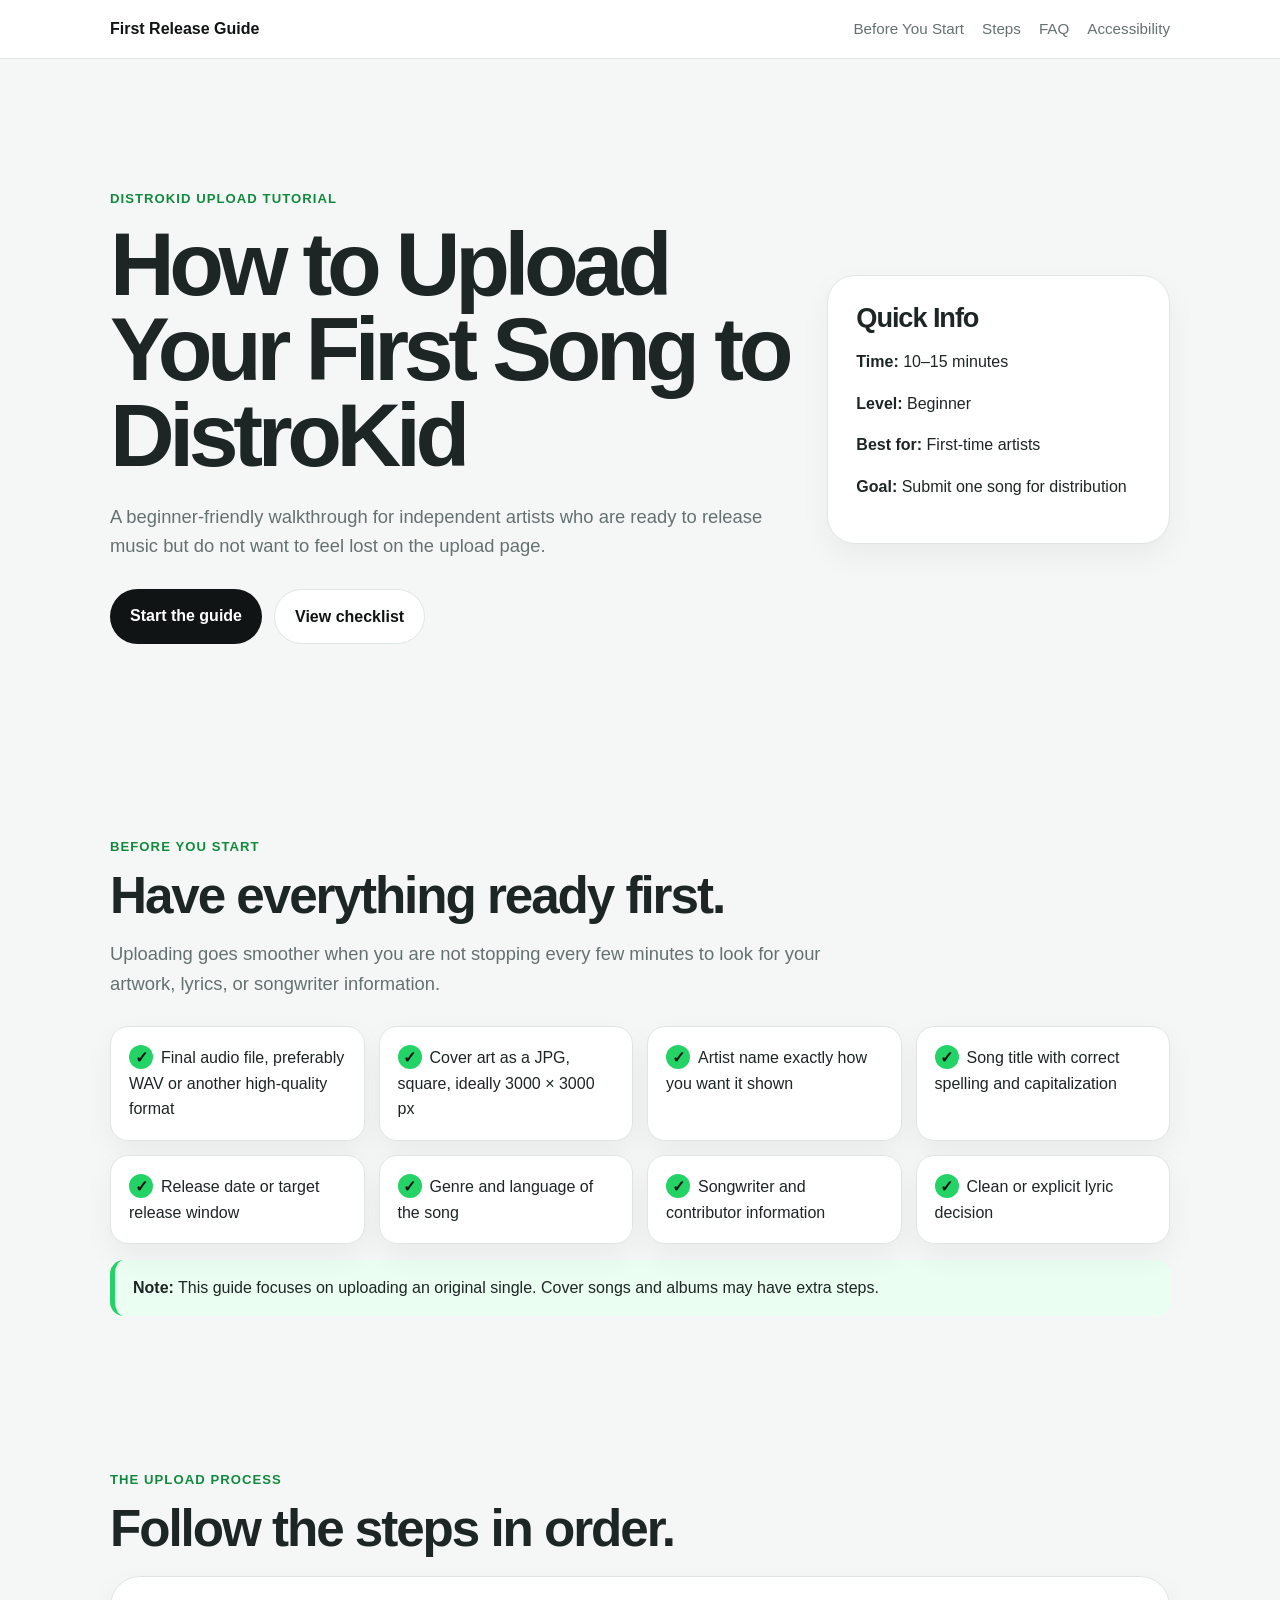
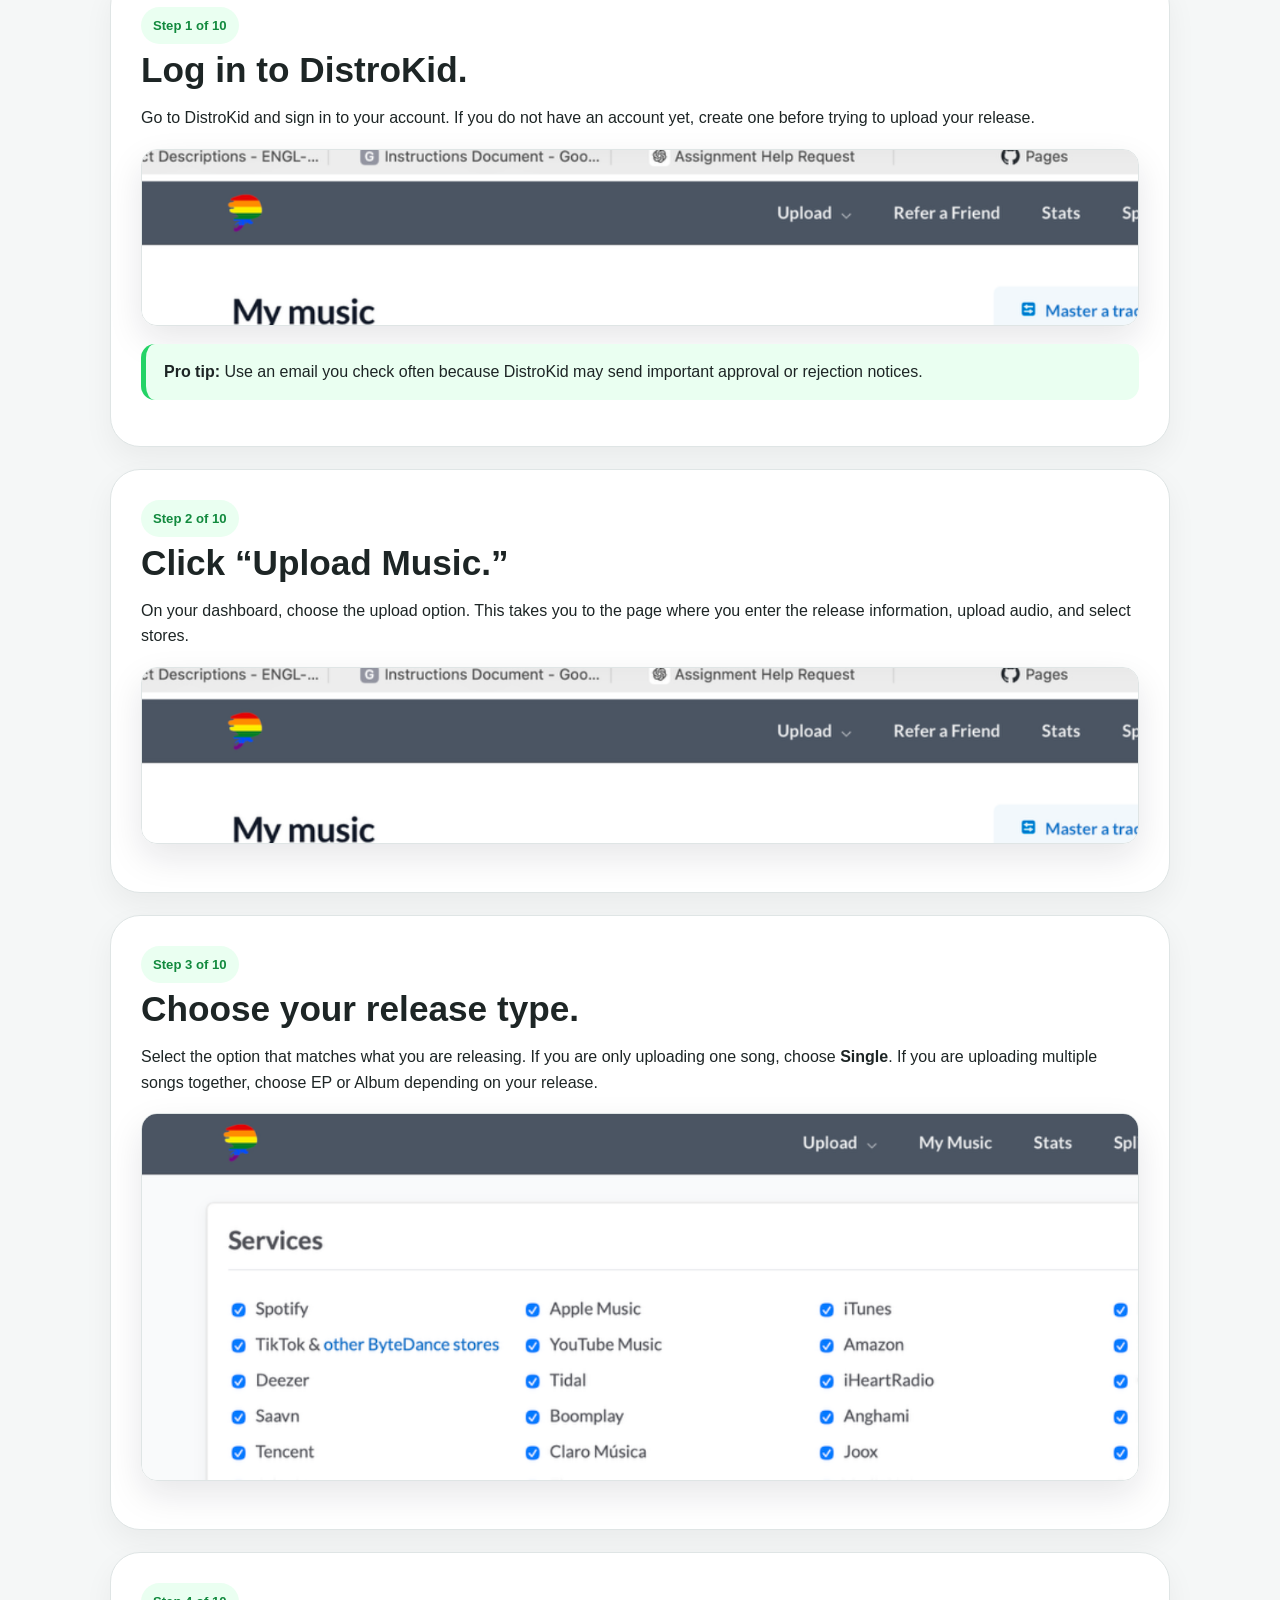
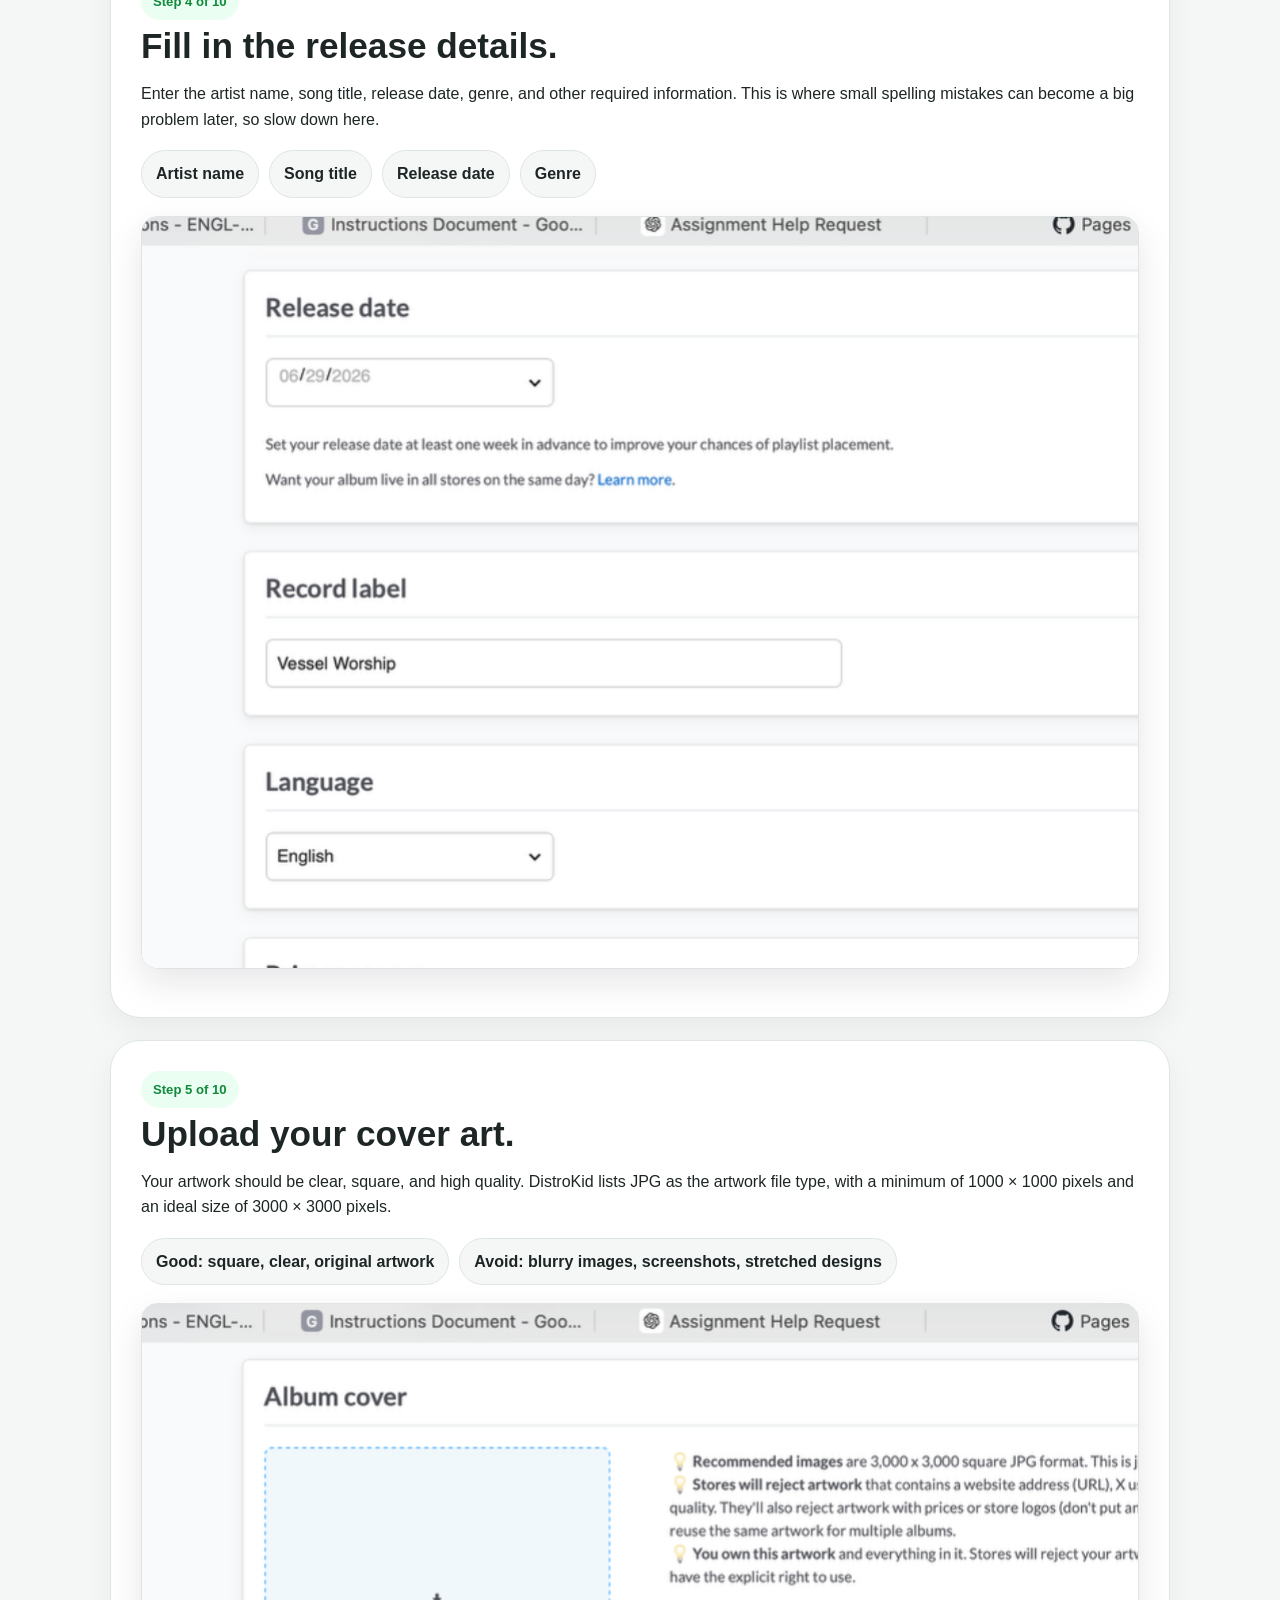
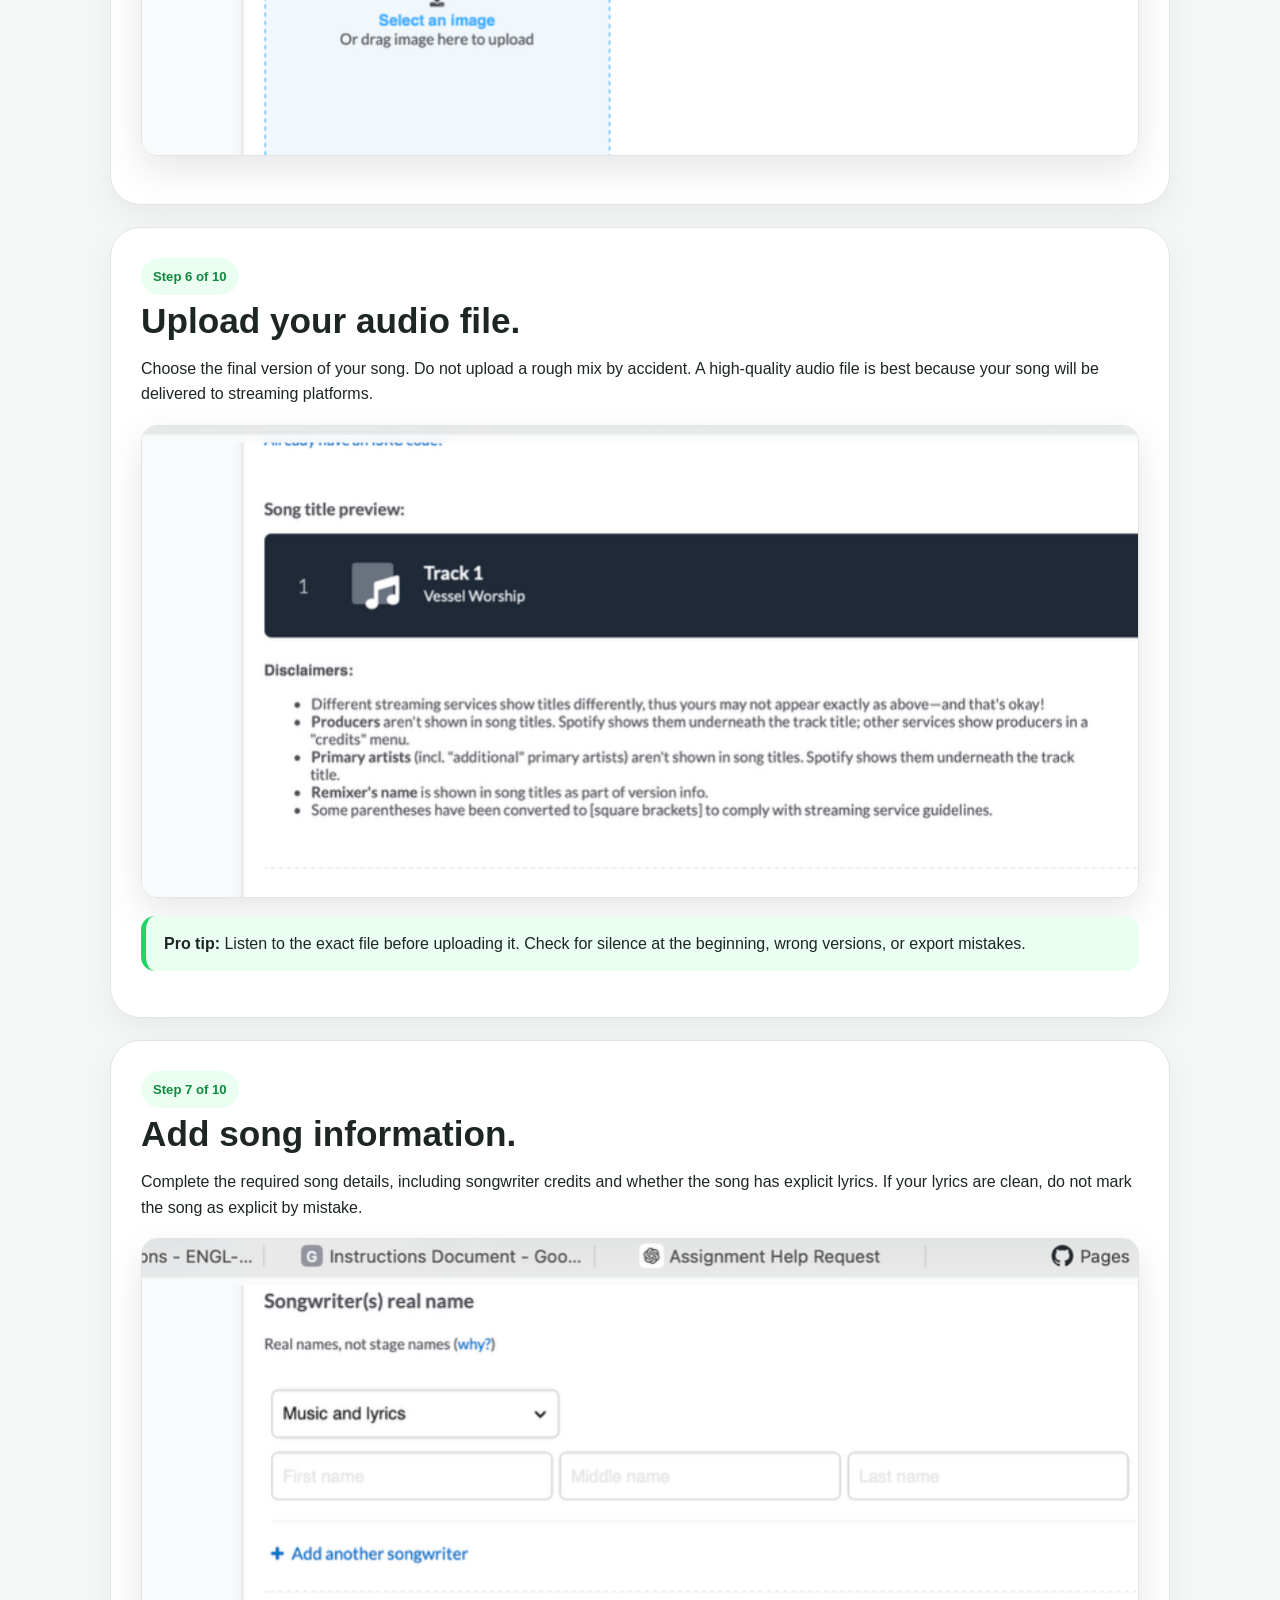
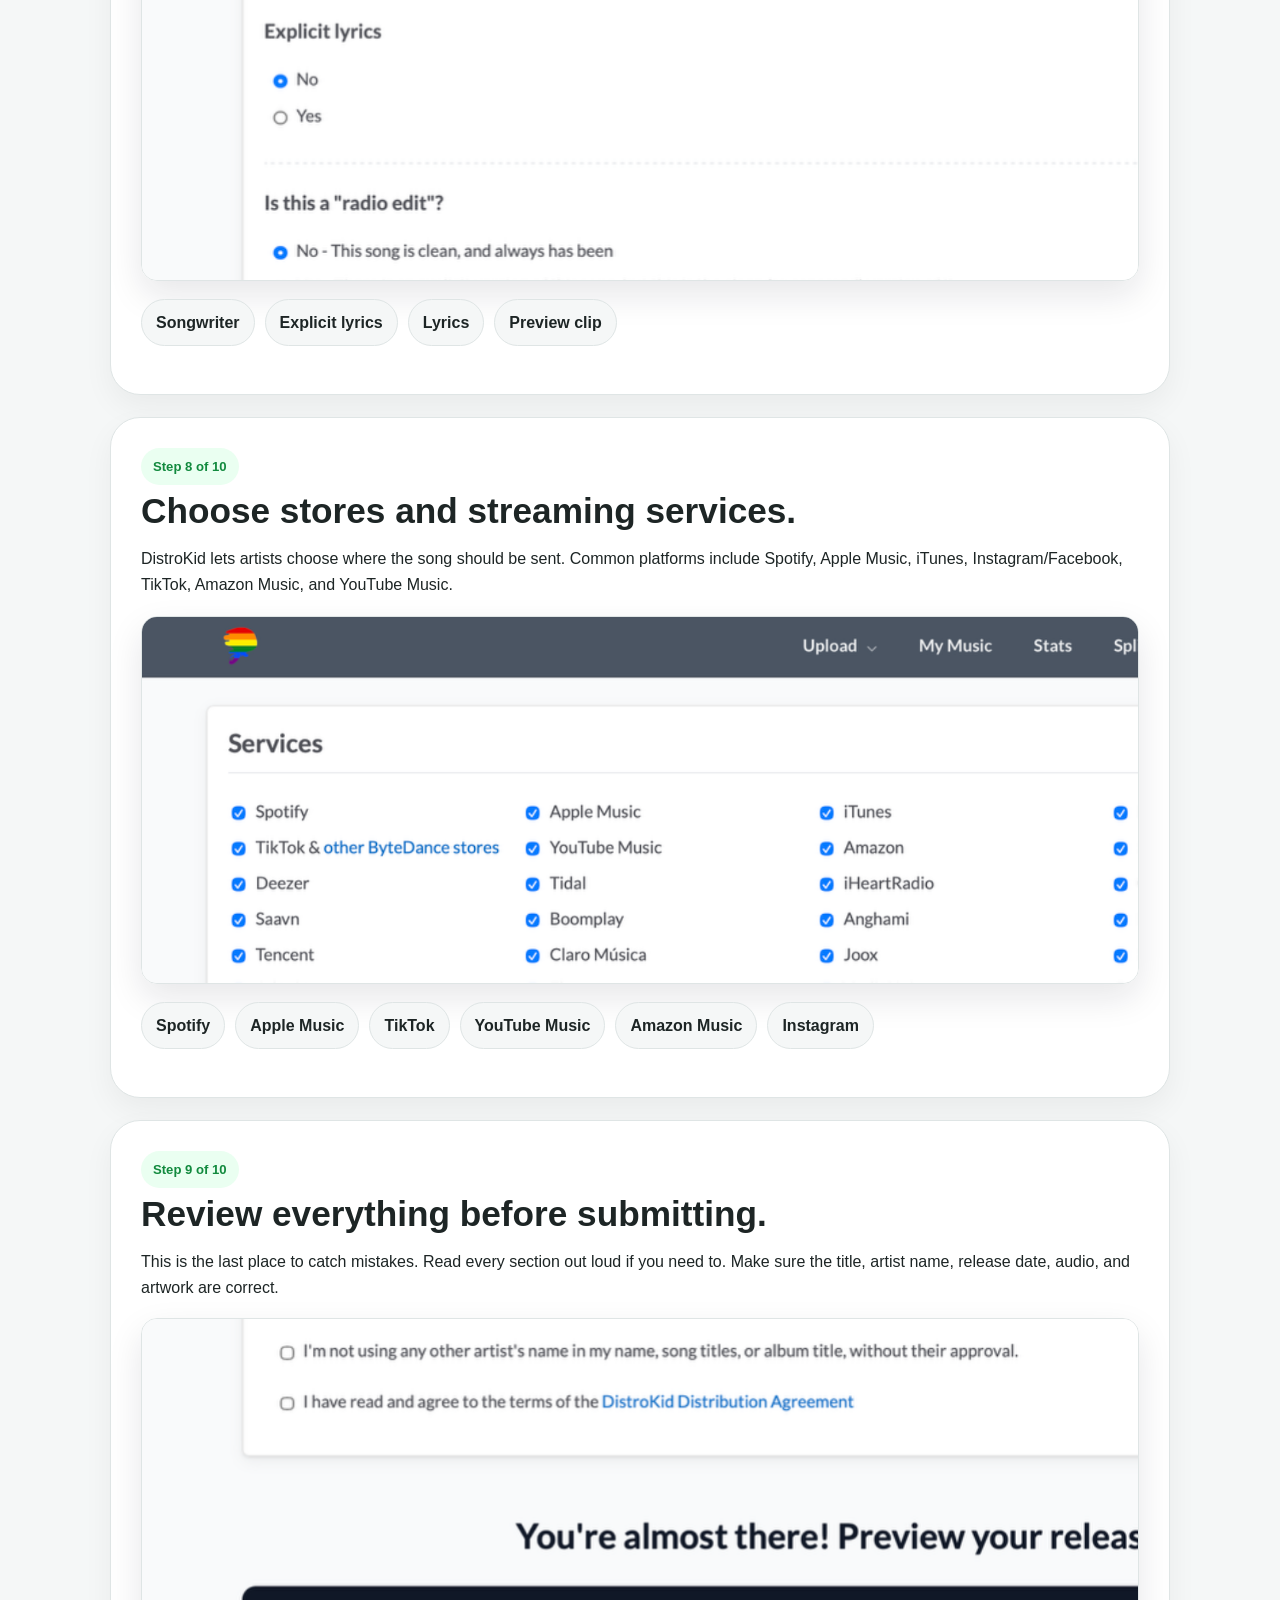
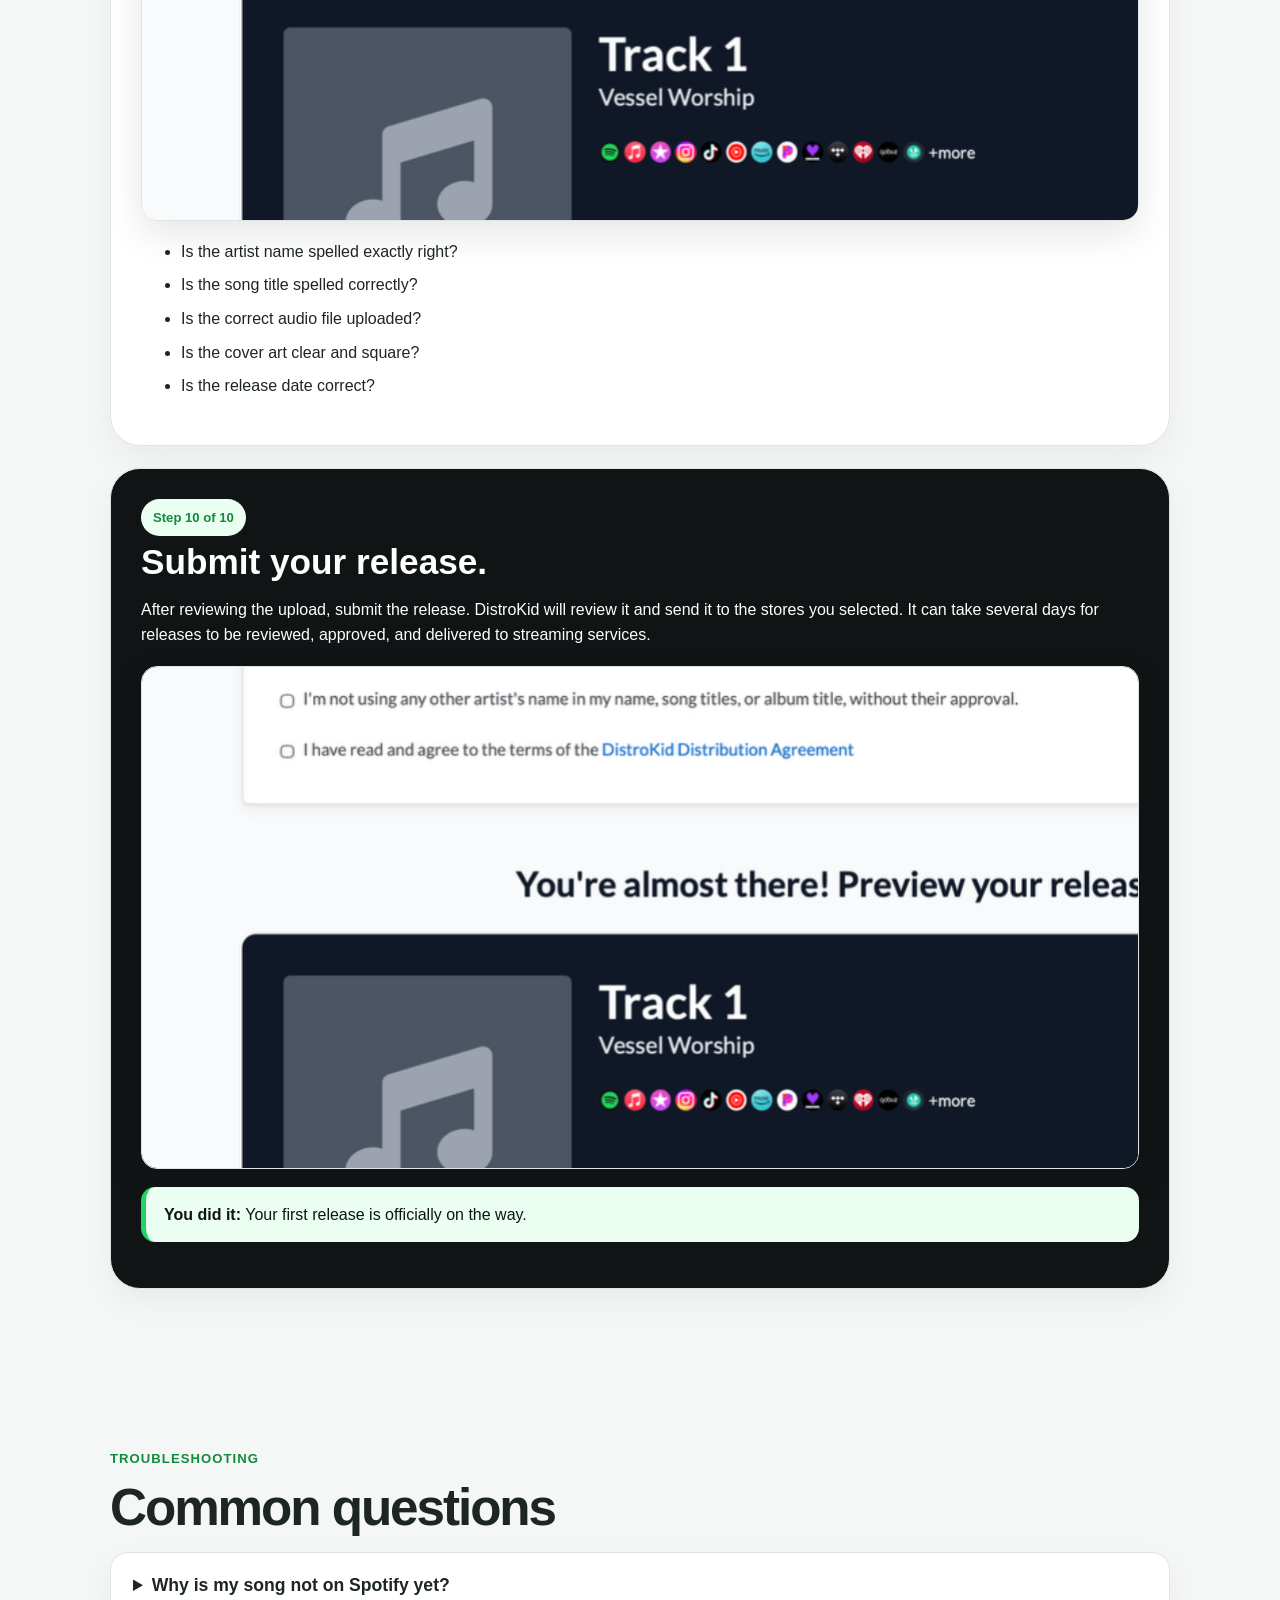
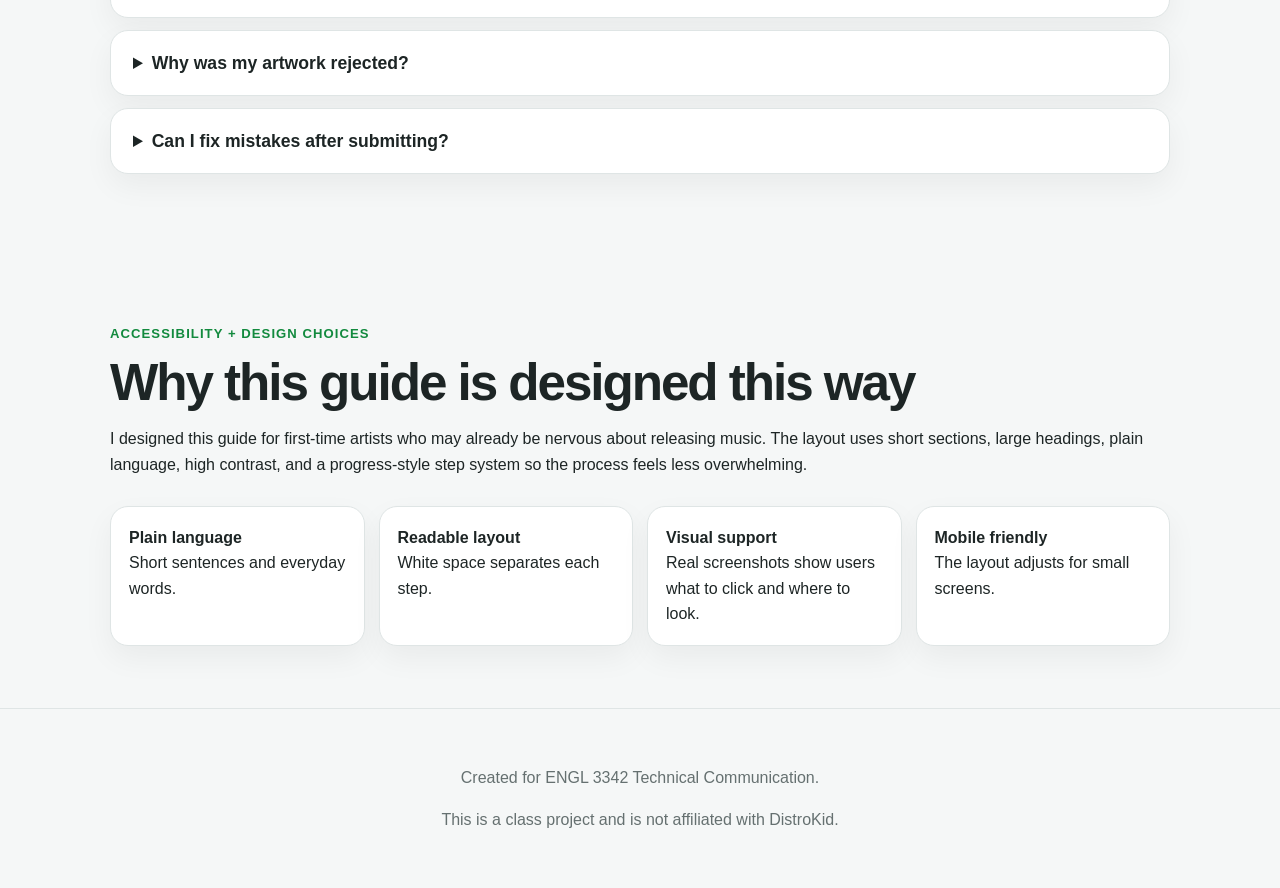
==== index.html @ 57bfc292 "Add files via upload" ====
<!DOCTYPE html>
<html lang="en">
<head>
  <meta charset="UTF-8" />
  <meta name="viewport" content="width=device-width, initial-scale=1.0" />
  <title>How to Upload Your First Song to DistroKid</title>
  <link rel="stylesheet" href="styles.css" />
</head>
<body>
  <header class="site-header">
    <nav class="nav">
      <a href="#top" class="logo">First Release Guide</a>
      <div class="nav-links">
        <a href="#before">Before You Start</a>
        <a href="#steps">Steps</a>
        <a href="#faq">FAQ</a>
        <a href="#accessibility">Accessibility</a>
      </div>
    </nav>
  </header>

  <main id="top">
    <section class="hero">
      <div class="hero-text">
        <p class="eyebrow">DistroKid Upload Tutorial</p>
        <h1>How to Upload Your First Song to DistroKid</h1>
        <p class="hero-copy">A beginner-friendly walkthrough for independent artists who are ready to release music but do not want to feel lost on the upload page.</p>
        <div class="hero-actions">
          <a class="button" href="#before">Start the guide</a>
          <a class="button secondary" href="#checklist">View checklist</a>
        </div>
      </div>
      <aside class="quick-card" aria-label="Project quick facts">
        <h2>Quick Info</h2>
        <p><strong>Time:</strong> 10–15 minutes</p>
        <p><strong>Level:</strong> Beginner</p>
        <p><strong>Best for:</strong> First-time artists</p>
        <p><strong>Goal:</strong> Submit one song for distribution</p>
      </aside>
    </section>

    <section id="before" class="section">
      <p class="eyebrow">Before You Start</p>
      <h2>Have everything ready first.</h2>
      <p class="section-intro">Uploading goes smoother when you are not stopping every few minutes to look for your artwork, lyrics, or songwriter information.</p>
      <div id="checklist" class="checklist-grid">
        <div class="check-item">Final audio file, preferably WAV or another high-quality format</div>
        <div class="check-item">Cover art as a JPG, square, ideally 3000 × 3000 px</div>
        <div class="check-item">Artist name exactly how you want it shown</div>
        <div class="check-item">Song title with correct spelling and capitalization</div>
        <div class="check-item">Release date or target release window</div>
        <div class="check-item">Genre and language of the song</div>
        <div class="check-item">Songwriter and contributor information</div>
        <div class="check-item">Clean or explicit lyric decision</div>
      </div>
      <p class="note"><strong>Note:</strong> This guide focuses on uploading an original single. Cover songs and albums may have extra steps.</p>
    </section>

    <section id="steps" class="section">
      <p class="eyebrow">The Upload Process</p>
      <h2>Follow the steps in order.</h2>

      <article class="step-card">
        <div class="step-meta">Step 1 of 10</div>
        <h3>Log in to DistroKid.</h3>
        <p>Go to DistroKid and sign in to your account. If you do not have an account yet, create one before trying to upload your release.</p>
        <img src="images/dashboard.png" alt="DistroKid dashboard showing where the Upload Music button is located" class="step-image" />
        <p class="tip"><strong>Pro tip:</strong> Use an email you check often because DistroKid may send important approval or rejection notices.</p>
      </article>

      <article class="step-card">
        <div class="step-meta">Step 2 of 10</div>
        <h3>Click “Upload Music.”</h3>
        <p>On your dashboard, choose the upload option. This takes you to the page where you enter the release information, upload audio, and select stores.</p>
        <img src="images/dashboard.png" alt="Upload Music button on the DistroKid dashboard" class="step-image" />
      </article>

      <article class="step-card">
        <div class="step-meta">Step 3 of 10</div>
        <h3>Choose your release type.</h3>
        <p>Select the option that matches what you are releasing. If you are only uploading one song, choose <strong>Single</strong>. If you are uploading multiple songs together, choose EP or Album depending on your release.</p>
        <img src="images/stores.png" alt="DistroKid services list and number of songs dropdown" class="step-image" />
      </article>

      <article class="step-card">
        <div class="step-meta">Step 4 of 10</div>
        <h3>Fill in the release details.</h3>
        <p>Enter the artist name, song title, release date, genre, and other required information. This is where small spelling mistakes can become a big problem later, so slow down here.</p>
        <div class="mini-list">
          <span>Artist name</span>
          <span>Song title</span>
          <span>Release date</span>
          <span>Genre</span>
        </div>
        <img src="images/release-details.png" alt="Release date, record label, language, and genre fields" class="step-image" />
      </article>

      <article class="step-card">
        <div class="step-meta">Step 5 of 10</div>
        <h3>Upload your cover art.</h3>
        <p>Your artwork should be clear, square, and high quality. DistroKid lists JPG as the artwork file type, with a minimum of 1000 × 1000 pixels and an ideal size of 3000 × 3000 pixels.</p>
        <div class="do-dont">
          <div><strong>Good:</strong> square, clear, original artwork</div>
          <div><strong>Avoid:</strong> blurry images, screenshots, stretched designs</div>
        </div>
        <img src="images/cover-art.png" alt="Album cover upload section in DistroKid" class="step-image" />
      </article>

      <article class="step-card">
        <div class="step-meta">Step 6 of 10</div>
        <h3>Upload your audio file.</h3>
        <p>Choose the final version of your song. Do not upload a rough mix by accident. A high-quality audio file is best because your song will be delivered to streaming platforms.</p>
        <img src="images/audio-upload.png" alt="Audio upload section in DistroKid" class="step-image" />
        <p class="tip"><strong>Pro tip:</strong> Listen to the exact file before uploading it. Check for silence at the beginning, wrong versions, or export mistakes.</p>
      </article>

      <article class="step-card">
        <div class="step-meta">Step 7 of 10</div>
        <h3>Add song information.</h3>
        <p>Complete the required song details, including songwriter credits and whether the song has explicit lyrics. If your lyrics are clean, do not mark the song as explicit by mistake.</p>
        <img src="images/song-details.png" alt="Songwriter and explicit lyrics fields" class="step-image" />
        <div class="mini-list">
          <span>Songwriter</span>
          <span>Explicit lyrics</span>
          <span>Lyrics</span>
          <span>Preview clip</span>
        </div>
      </article>

      <article class="step-card">
        <div class="step-meta">Step 8 of 10</div>
        <h3>Choose stores and streaming services.</h3>
        <p>DistroKid lets artists choose where the song should be sent. Common platforms include Spotify, Apple Music, iTunes, Instagram/Facebook, TikTok, Amazon Music, and YouTube Music.</p>
        <img src="images/stores.png" alt="Streaming services selection in DistroKid" class="step-image" />
        <div class="platforms" aria-label="Example streaming platforms">
          <span>Spotify</span><span>Apple Music</span><span>TikTok</span><span>YouTube Music</span><span>Amazon Music</span><span>Instagram</span>
        </div>
      </article>

      <article class="step-card">
        <div class="step-meta">Step 9 of 10</div>
        <h3>Review everything before submitting.</h3>
        <p>This is the last place to catch mistakes. Read every section out loud if you need to. Make sure the title, artist name, release date, audio, and artwork are correct.</p>
        <img src="images/review-submit.png" alt="Preview page for reviewing release details before submitting" class="step-image" />
        <ul class="review-list">
          <li>Is the artist name spelled exactly right?</li>
          <li>Is the song title spelled correctly?</li>
          <li>Is the correct audio file uploaded?</li>
          <li>Is the cover art clear and square?</li>
          <li>Is the release date correct?</li>
        </ul>
      </article>

      <article class="step-card celebration">
        <div class="step-meta">Step 10 of 10</div>
        <h3>Submit your release.</h3>
        <p>After reviewing the upload, submit the release. DistroKid will review it and send it to the stores you selected. It can take several days for releases to be reviewed, approved, and delivered to streaming services.</p>
        <img src="images/review-submit.png" alt="Final review screen before submitting a DistroKid release" class="step-image" />
        <p class="tip"><strong>You did it:</strong> Your first release is officially on the way.</p>
      </article>
    </section>

    <section id="faq" class="section faq-section">
      <p class="eyebrow">Troubleshooting</p>
      <h2>Common questions</h2>
      <details>
        <summary>Why is my song not on Spotify yet?</summary>
        <p>It may still be processing. DistroKid says releases can take several days to be reviewed, approved, and sent to streaming services. Each platform also needs time to ingest the release.</p>
      </details>
      <details>
        <summary>Why was my artwork rejected?</summary>
        <p>Artwork can run into issues if it is low quality, not square, too small, or not formatted correctly. Check the artwork requirements and upload a clean JPG version.</p>
      </details>
      <details>
        <summary>Can I fix mistakes after submitting?</summary>
        <p>Some edits may be possible, but it is better to catch mistakes before submitting. Spelling, artist names, and audio files should be reviewed carefully before clicking submit.</p>
      </details>
    </section>

    <section id="accessibility" class="section accessibility-section">
      <p class="eyebrow">Accessibility + Design Choices</p>
      <h2>Why this guide is designed this way</h2>
      <p>I designed this guide for first-time artists who may already be nervous about releasing music. The layout uses short sections, large headings, plain language, high contrast, and a progress-style step system so the process feels less overwhelming.</p>
      <div class="access-grid">
        <div><strong>Plain language</strong><br />Short sentences and everyday words.</div>
        <div><strong>Readable layout</strong><br />White space separates each step.</div>
        <div><strong>Visual support</strong><br />Real screenshots show users what to click and where to look.</div>
        <div><strong>Mobile friendly</strong><br />The layout adjusts for small screens.</div>
      </div>
    </section>
  </main>

  <footer class="footer">
    <p>Created for ENGL 3342 Technical Communication.</p>
    <p>This is a class project and is not affiliated with DistroKid.</p>
  </footer>
</body>
</html>
---- styles.css ----
:root {
  --green: #24d366;
  --dark: #101414;
  --text: #1d2525;
  --muted: #657070;
  --light: #f5f7f7;
  --card: #ffffff;
  --border: #dfe5e5;
}

* { box-sizing: border-box; }
html { scroll-behavior: smooth; }
body {
  margin: 0;
  font-family: Arial, Helvetica, sans-serif;
  color: var(--text);
  background: var(--light);
  line-height: 1.6;
}

.site-header {
  position: sticky;
  top: 0;
  z-index: 10;
  background: rgba(255,255,255,0.94);
  border-bottom: 1px solid var(--border);
  backdrop-filter: blur(10px);
}
.nav {
  max-width: 1100px;
  margin: 0 auto;
  padding: 16px 20px;
  display: flex;
  align-items: center;
  justify-content: space-between;
  gap: 20px;
}
.logo {
  color: var(--dark);
  font-weight: 800;
  text-decoration: none;
}
.nav-links { display: flex; gap: 18px; flex-wrap: wrap; }
.nav-links a {
  color: var(--muted);
  text-decoration: none;
  font-size: 0.95rem;
}
.nav-links a:hover { color: var(--dark); }

main { max-width: 1100px; margin: 0 auto; padding: 0 20px; }
.hero {
  min-height: 78vh;
  display: grid;
  grid-template-columns: 1.6fr 0.8fr;
  align-items: center;
  gap: 32px;
  padding: 70px 0;
}
.eyebrow {
  color: #128a3e;
  font-size: 0.82rem;
  font-weight: 800;
  letter-spacing: .08em;
  text-transform: uppercase;
}
h1 {
  font-size: clamp(2.5rem, 7vw, 5.6rem);
  line-height: .95;
  letter-spacing: -0.06em;
  margin: 0 0 24px;
}
h2 {
  font-size: clamp(2rem, 4vw, 3.2rem);
  line-height: 1;
  letter-spacing: -0.04em;
  margin: 0 0 18px;
}
h3 {
  font-size: clamp(1.4rem, 3vw, 2.2rem);
  line-height: 1.05;
  margin: 8px 0 12px;
}
.hero-copy, .section-intro {
  max-width: 720px;
  color: var(--muted);
  font-size: 1.15rem;
}
.hero-actions { display: flex; gap: 12px; flex-wrap: wrap; margin-top: 28px; }
.button {
  display: inline-block;
  background: var(--dark);
  color: white;
  padding: 14px 20px;
  border-radius: 999px;
  text-decoration: none;
  font-weight: 700;
}
.button.secondary {
  background: white;
  color: var(--dark);
  border: 1px solid var(--border);
}
.quick-card, .step-card, .faq-section details, .access-grid div, .check-item {
  background: var(--card);
  border: 1px solid var(--border);
  box-shadow: 0 12px 30px rgba(16, 20, 20, 0.05);
}
.quick-card {
  padding: 28px;
  border-radius: 28px;
}
.quick-card h2 { font-size: 1.7rem; }
.section { padding: 62px 0; }
.checklist-grid, .access-grid {
  display: grid;
  grid-template-columns: repeat(4, 1fr);
  gap: 14px;
  margin-top: 28px;
}
.check-item, .access-grid div {
  padding: 18px;
  border-radius: 18px;
}
.check-item::before {
  content: "✓";
  display: inline-grid;
  place-items: center;
  width: 24px;
  height: 24px;
  margin-right: 8px;
  border-radius: 50%;
  background: var(--green);
  color: var(--dark);
  font-weight: 900;
}
.note, .tip {
  border-left: 5px solid var(--green);
  background: #eafff1;
  padding: 15px 18px;
  border-radius: 14px;
}
.step-card {
  margin: 22px 0;
  padding: 30px;
  border-radius: 30px;
}
.step-meta {
  display: inline-block;
  font-weight: 800;
  font-size: 0.82rem;
  color: #128a3e;
  background: #eafff1;
  padding: 8px 12px;
  border-radius: 999px;
}
.image-placeholder {
  min-height: 230px;
  margin: 22px 0;
  border: 2px dashed #aebbbb;
  border-radius: 22px;
  background: linear-gradient(135deg, #f9fbfb, #eef3f3);
  display: grid;
  place-items: center;
  color: var(--muted);
  text-align: center;
  font-weight: 700;
}
.mini-list, .platforms, .do-dont {
  display: flex;
  gap: 10px;
  flex-wrap: wrap;
  margin: 18px 0;
}
.mini-list span, .platforms span, .do-dont div {
  padding: 10px 14px;
  border-radius: 999px;
  background: var(--light);
  border: 1px solid var(--border);
  font-weight: 700;
}
.review-list li { margin-bottom: 8px; }
.celebration {
  background: var(--dark);
  color: white;
}
.celebration .tip { color: var(--dark); }
.faq-section details {
  padding: 18px 22px;
  border-radius: 18px;
  margin: 12px 0;
}
summary {
  cursor: pointer;
  font-weight: 800;
  font-size: 1.1rem;
}
.footer {
  text-align: center;
  padding: 40px 20px;
  color: var(--muted);
  border-top: 1px solid var(--border);
}

@media (max-width: 850px) {
  .hero { grid-template-columns: 1fr; min-height: auto; padding: 48px 0; }
  .checklist-grid, .access-grid { grid-template-columns: repeat(2, 1fr); }
  .nav { align-items: flex-start; flex-direction: column; }
}

@media (max-width: 560px) {
  .checklist-grid, .access-grid { grid-template-columns: 1fr; }
  .nav-links { gap: 10px; }
  .step-card { padding: 22px; border-radius: 22px; }
  .image-placeholder { min-height: 160px; }
}


.step-image {
  display: block;
  width: 100%;
  max-width: 100%;
  border-radius: 16px;
  margin: 18px 0;
  border: 1px solid var(--border);
  box-shadow: 0 14px 35px rgba(15, 23, 42, 0.10);
}
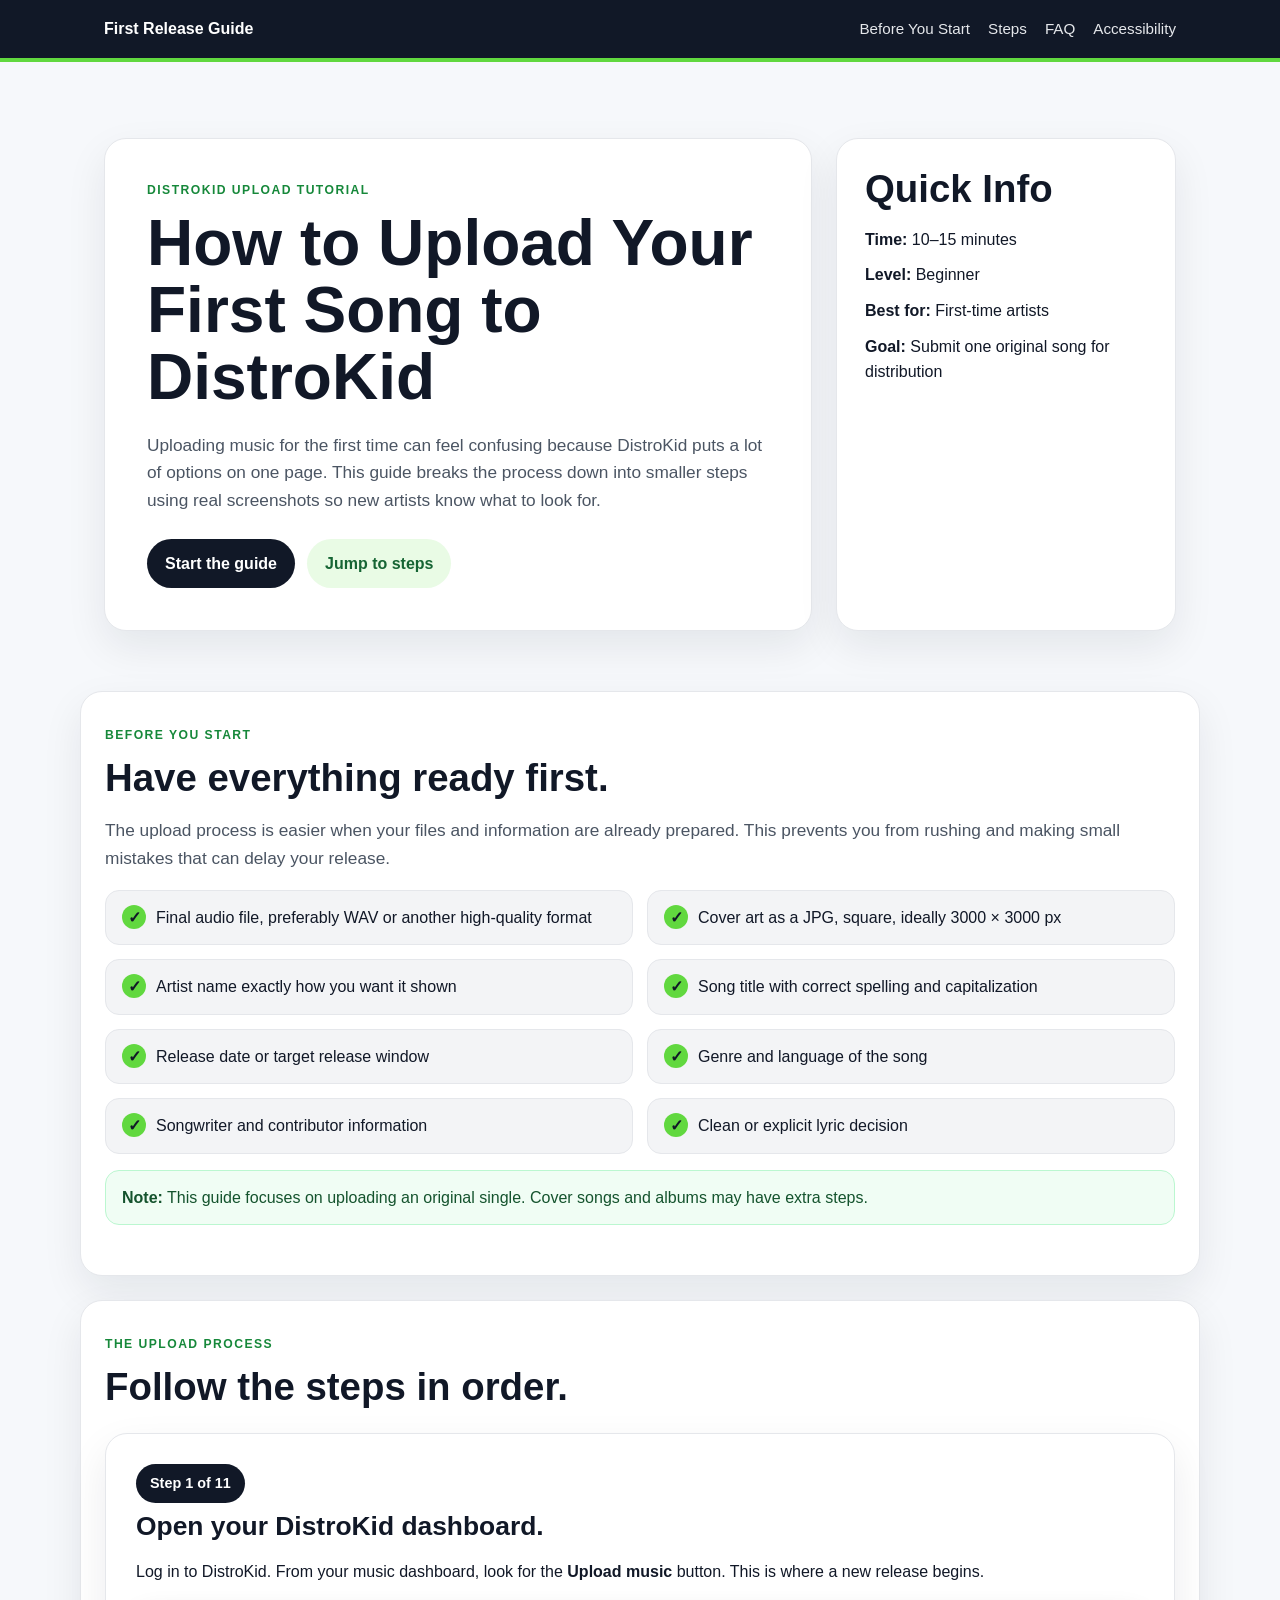
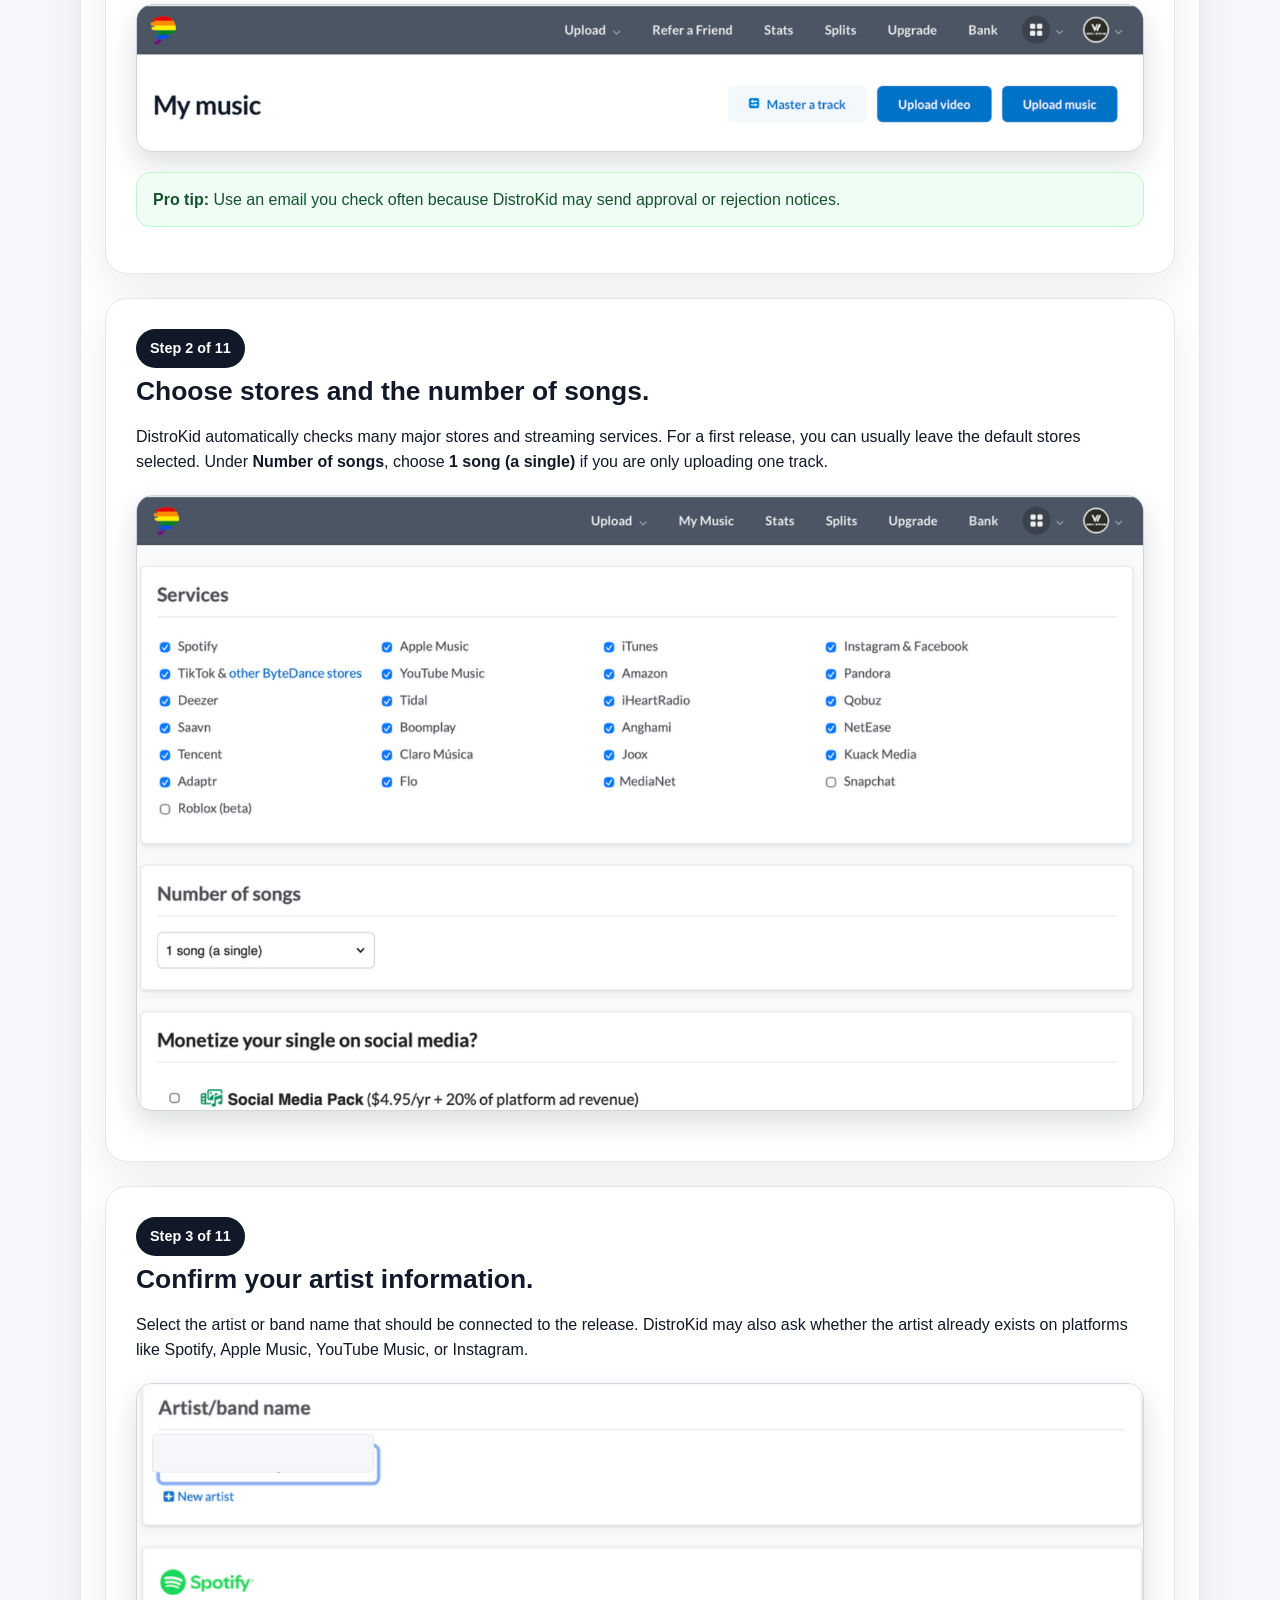
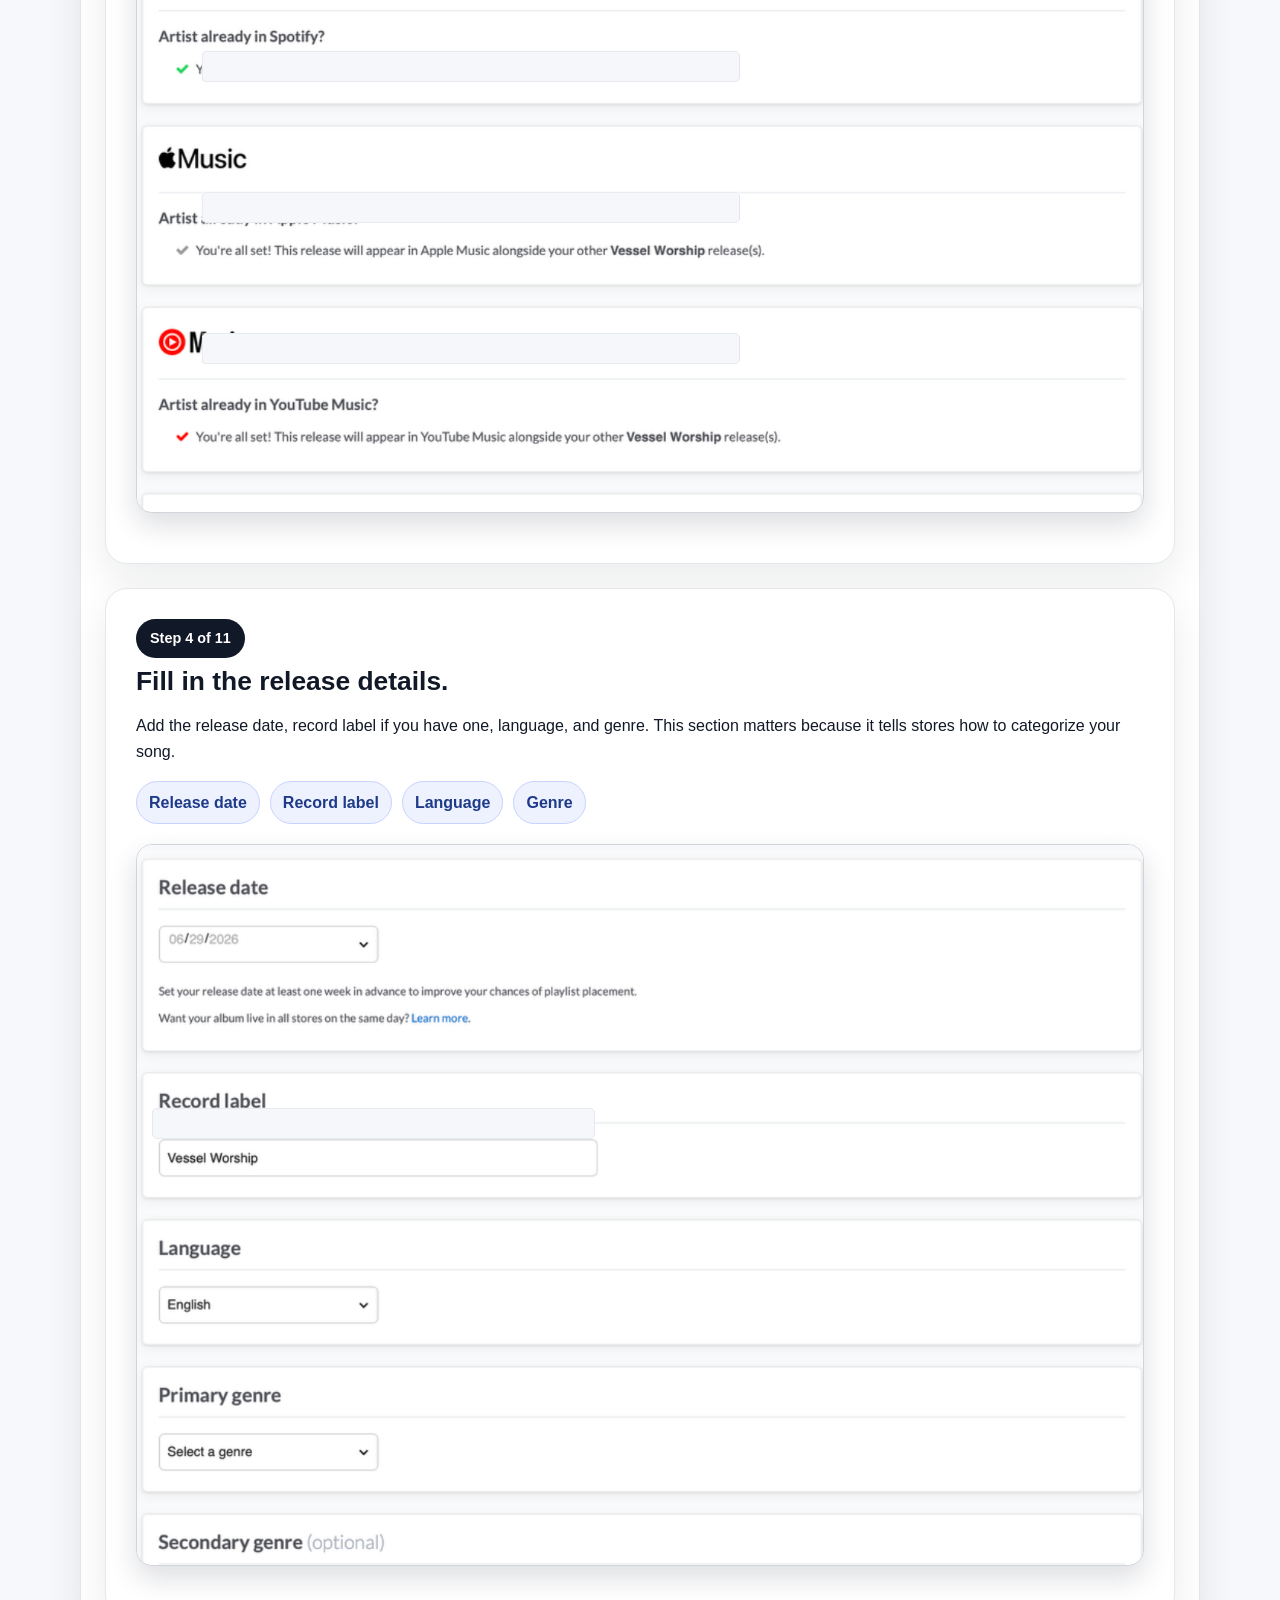
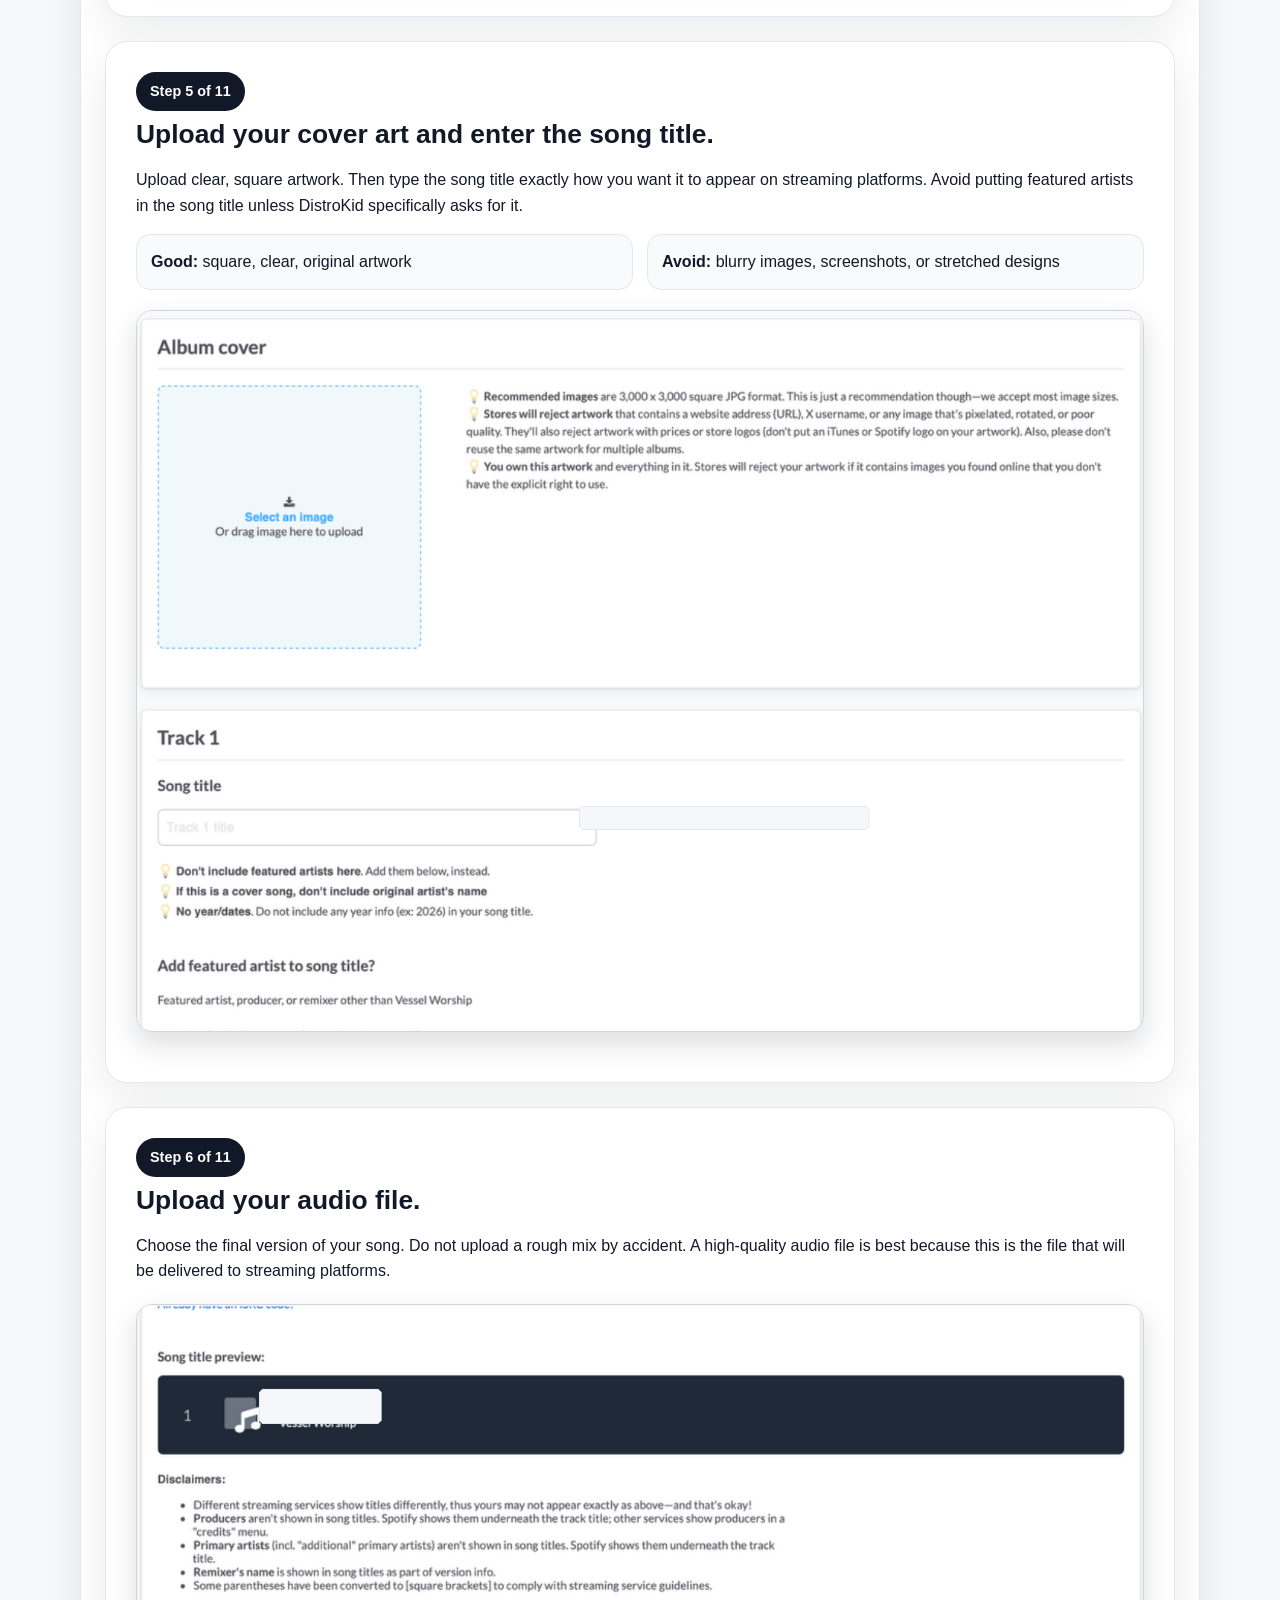
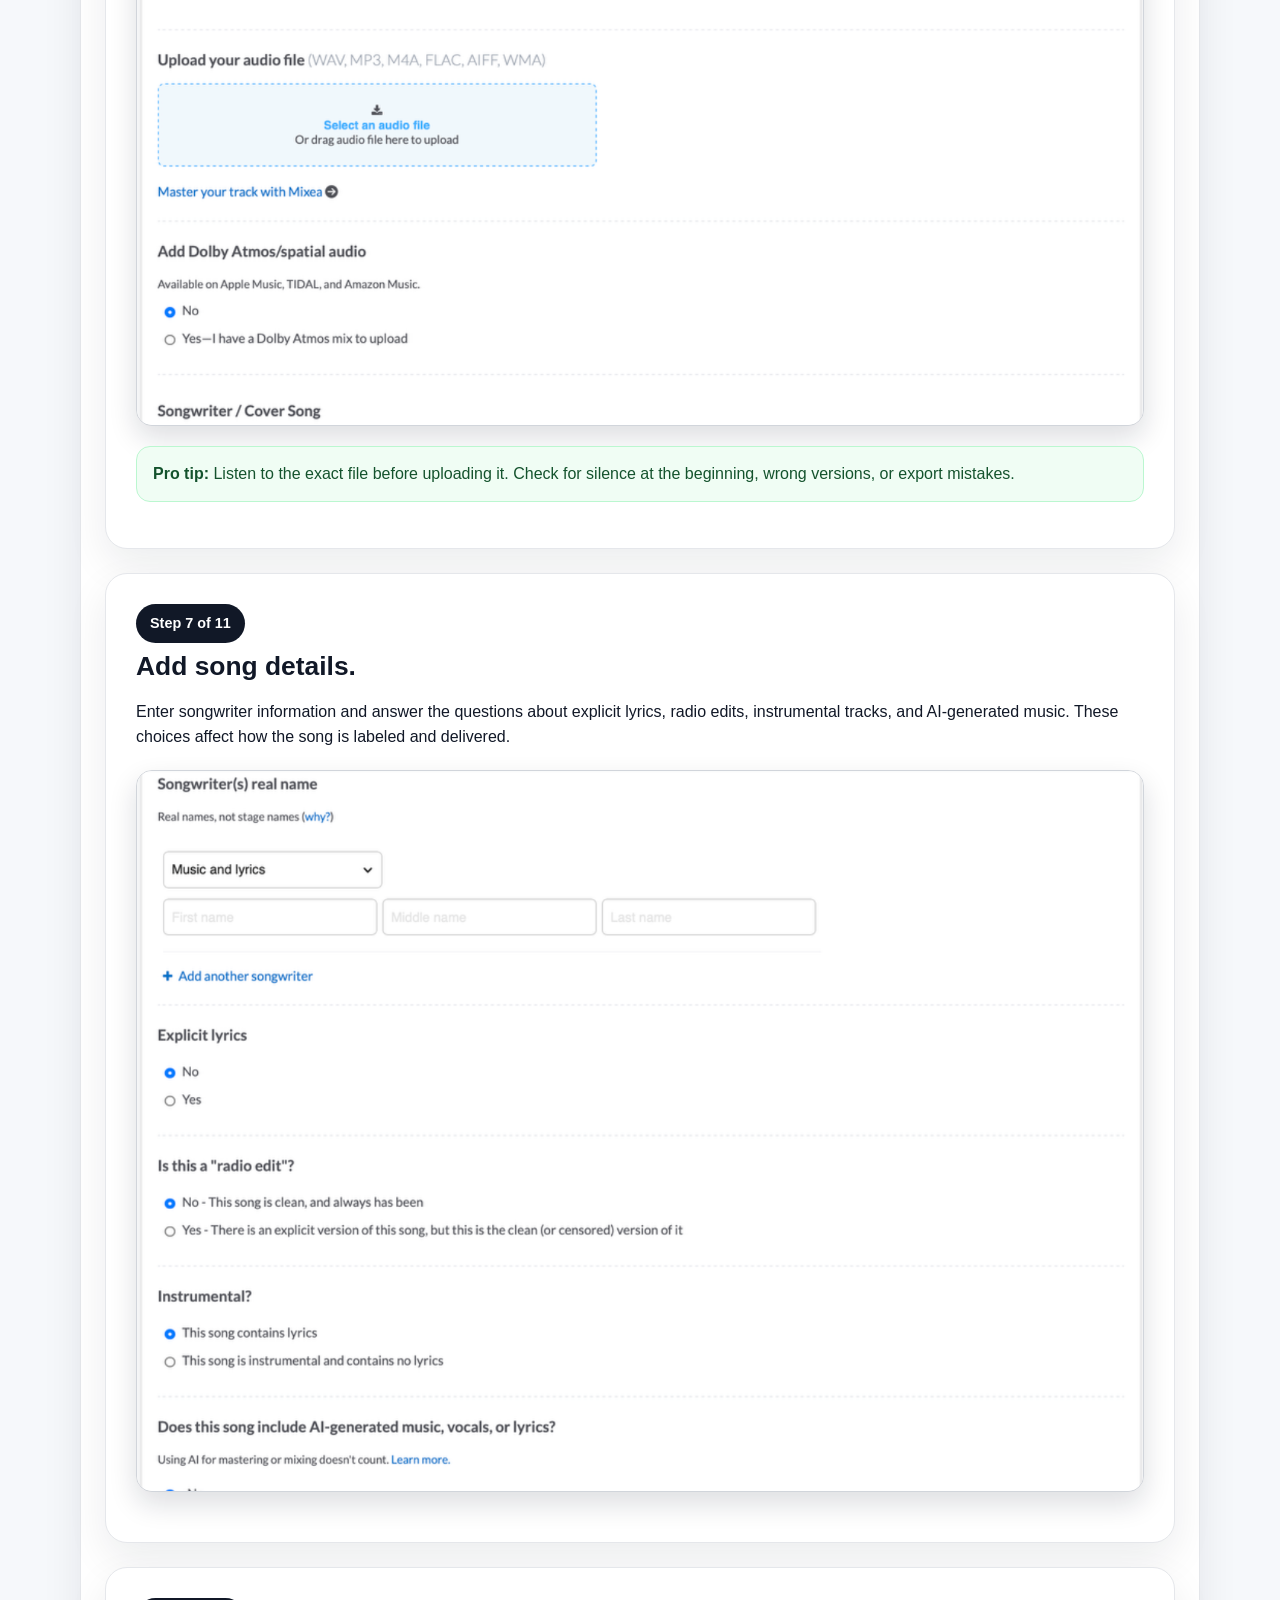
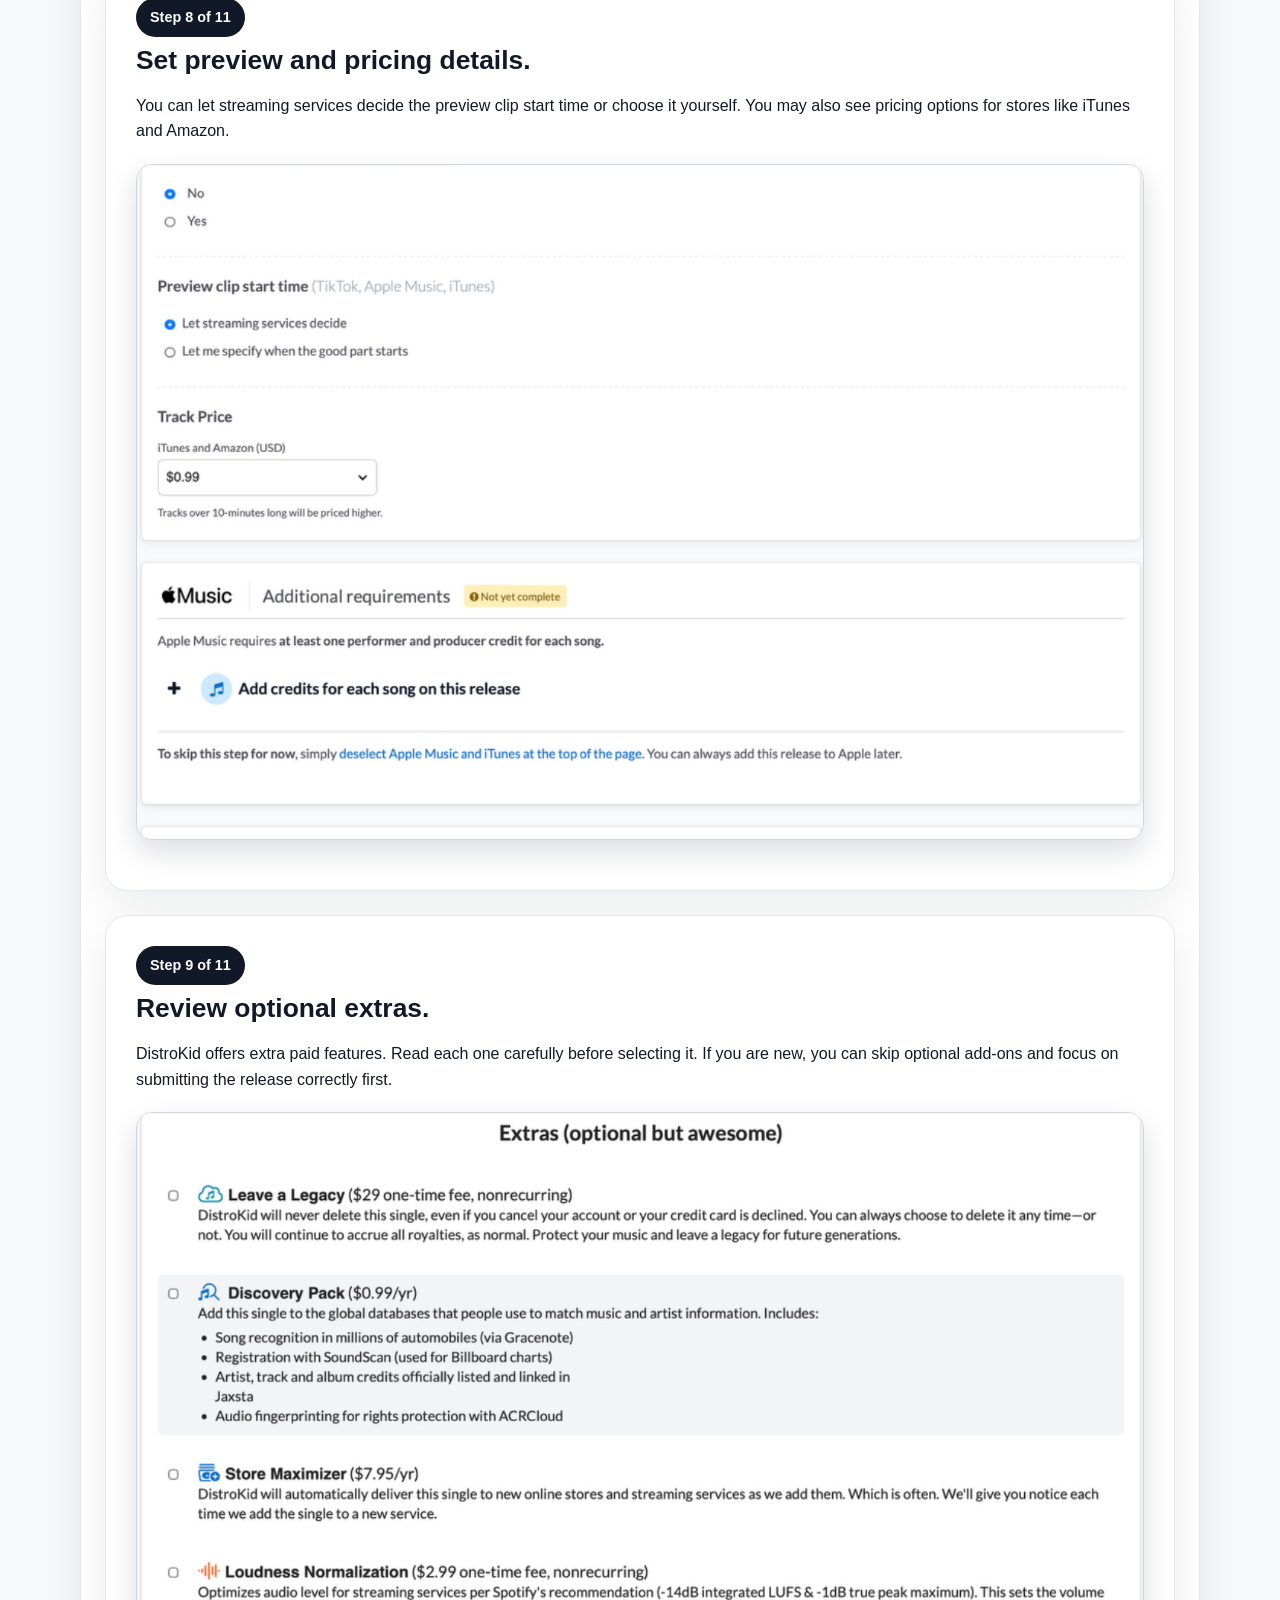
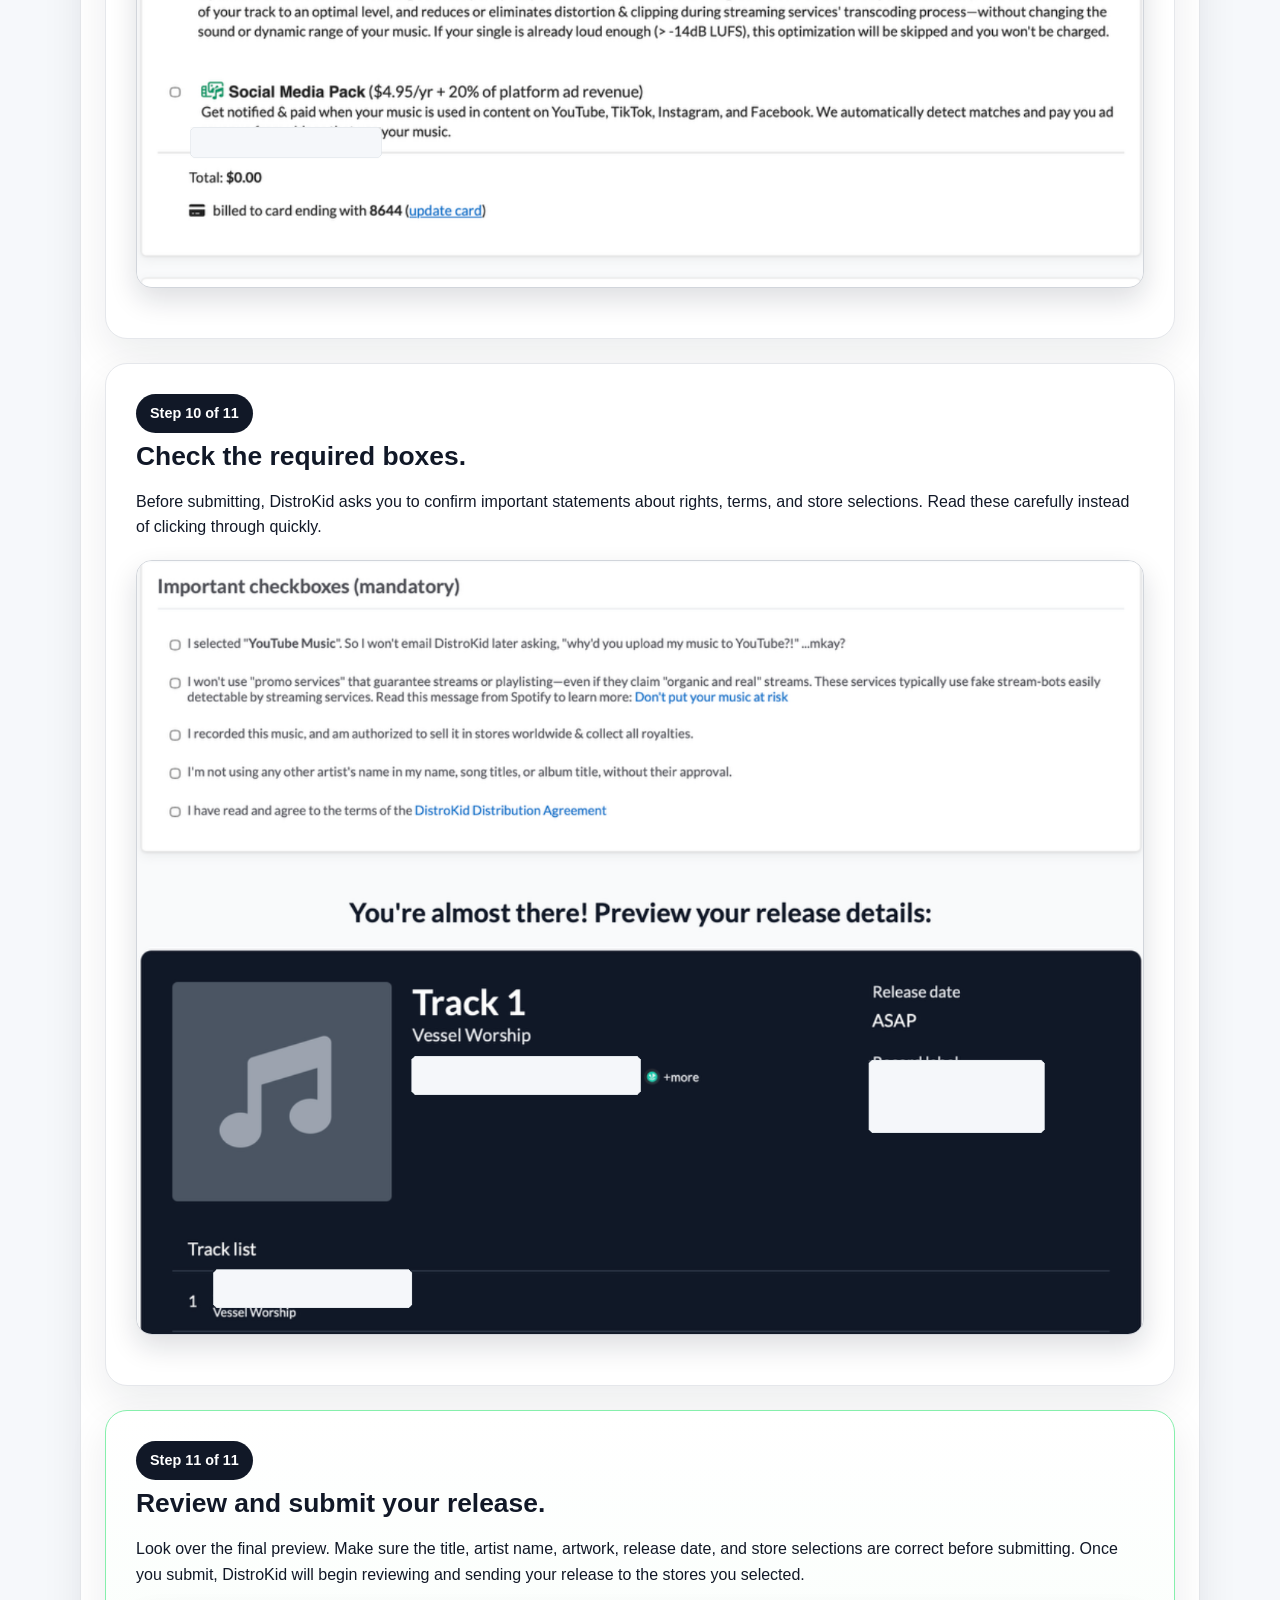
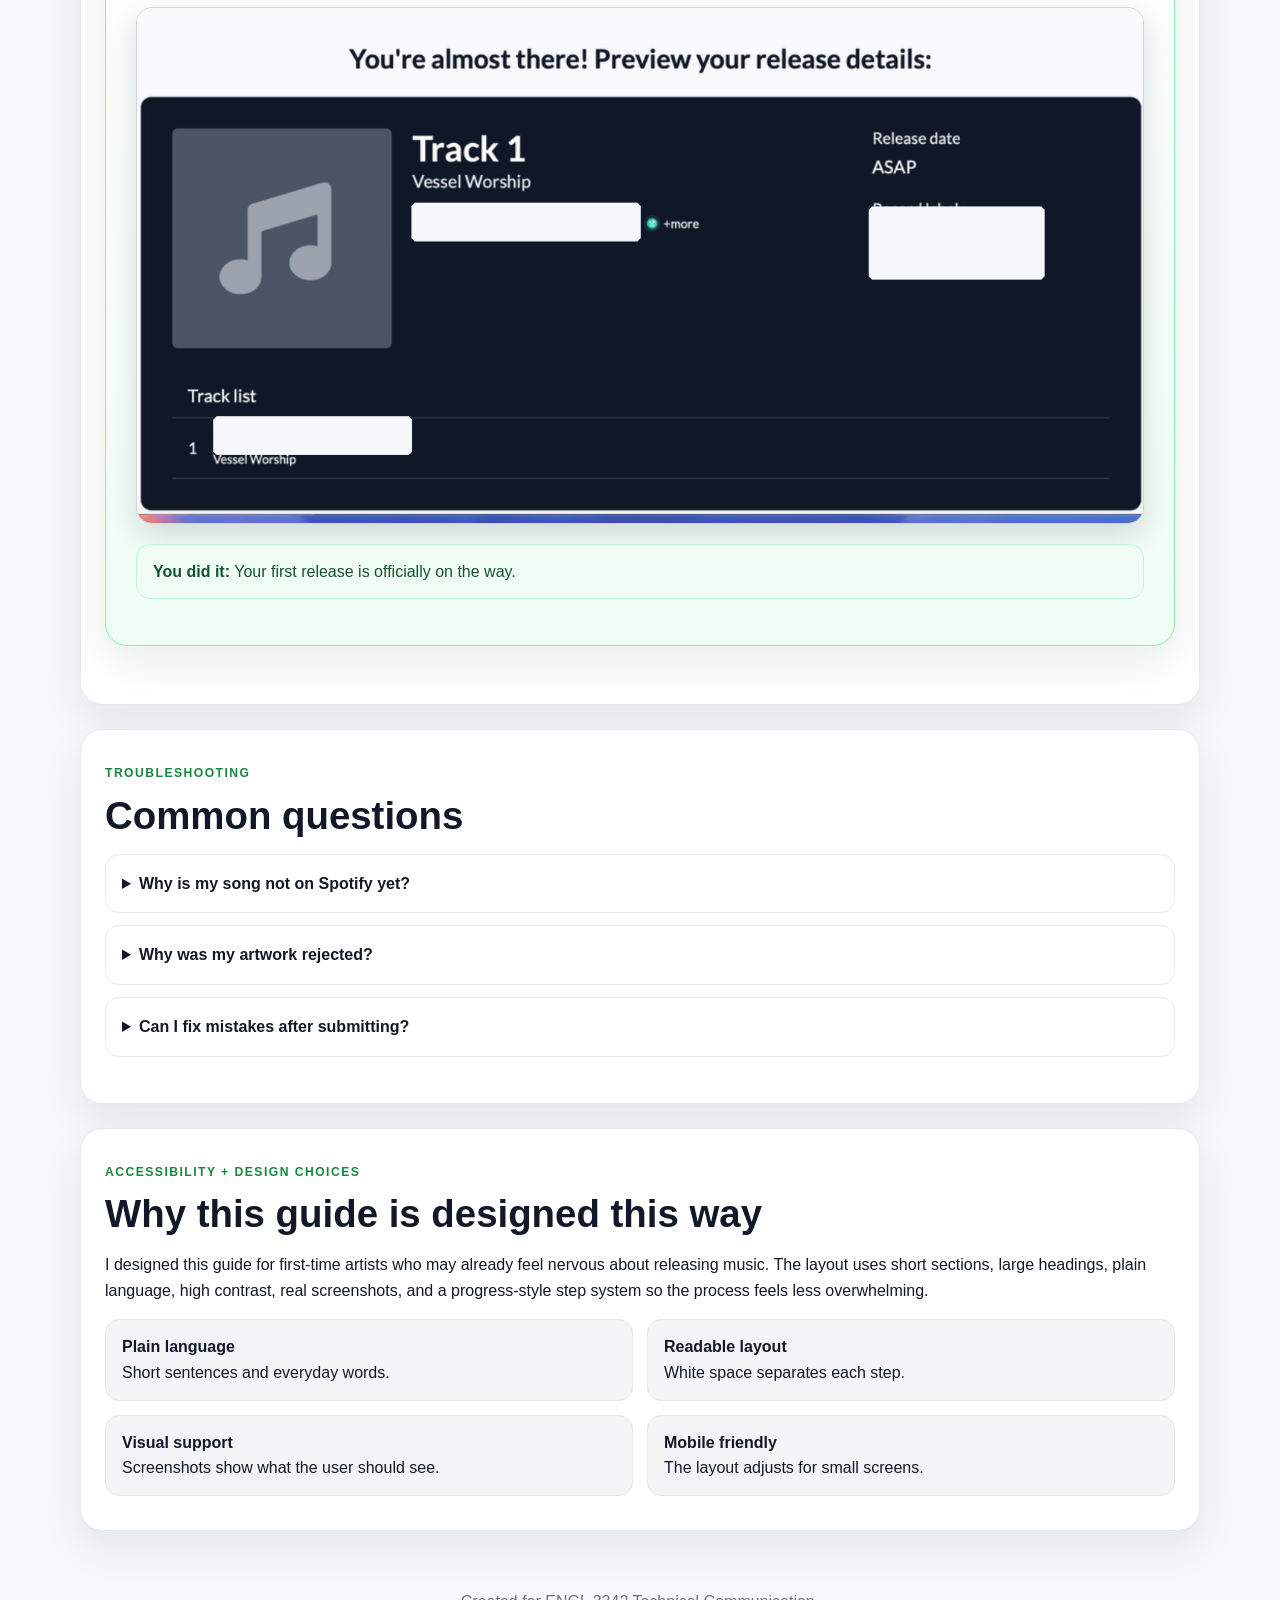
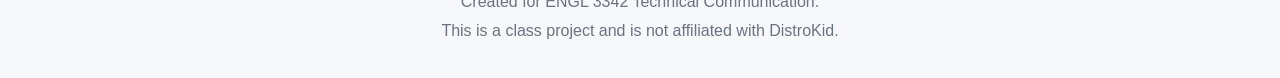
==== commit 8adf9e2a: "Add files via upload" ====
--- a/index.html
+++ b/index.html
@@ -24,10 +24,10 @@
       <div class="hero-text">
         <p class="eyebrow">DistroKid Upload Tutorial</p>
         <h1>How to Upload Your First Song to DistroKid</h1>
-        <p class="hero-copy">A beginner-friendly walkthrough for independent artists who are ready to release music but do not want to feel lost on the upload page.</p>
+        <p class="hero-copy">Uploading music for the first time can feel confusing because DistroKid puts a lot of options on one page. This guide breaks the process down into smaller steps using real screenshots so new artists know what to look for.</p>
         <div class="hero-actions">
           <a class="button" href="#before">Start the guide</a>
-          <a class="button secondary" href="#checklist">View checklist</a>
+          <a class="button secondary" href="#steps">Jump to steps</a>
         </div>
       </div>
       <aside class="quick-card" aria-label="Project quick facts">
@@ -35,15 +35,15 @@
         <p><strong>Time:</strong> 10–15 minutes</p>
         <p><strong>Level:</strong> Beginner</p>
         <p><strong>Best for:</strong> First-time artists</p>
-        <p><strong>Goal:</strong> Submit one song for distribution</p>
+        <p><strong>Goal:</strong> Submit one original song for distribution</p>
       </aside>
     </section>
 
     <section id="before" class="section">
       <p class="eyebrow">Before You Start</p>
       <h2>Have everything ready first.</h2>
-      <p class="section-intro">Uploading goes smoother when you are not stopping every few minutes to look for your artwork, lyrics, or songwriter information.</p>
-      <div id="checklist" class="checklist-grid">
+      <p class="section-intro">The upload process is easier when your files and information are already prepared. This prevents you from rushing and making small mistakes that can delay your release.</p>
+      <div class="checklist-grid">
         <div class="check-item">Final audio file, preferably WAV or another high-quality format</div>
         <div class="check-item">Cover art as a JPG, square, ideally 3000 × 3000 px</div>
         <div class="check-item">Artist name exactly how you want it shown</div>
@@ -61,101 +61,84 @@
       <h2>Follow the steps in order.</h2>
 
       <article class="step-card">
-        <div class="step-meta">Step 1 of 10</div>
-        <h3>Log in to DistroKid.</h3>
-        <p>Go to DistroKid and sign in to your account. If you do not have an account yet, create one before trying to upload your release.</p>
-        <img src="images/dashboard.png" alt="DistroKid dashboard showing where the Upload Music button is located" class="step-image" />
-        <p class="tip"><strong>Pro tip:</strong> Use an email you check often because DistroKid may send important approval or rejection notices.</p>
+        <div class="step-meta">Step 1 of 11</div>
+        <h3>Open your DistroKid dashboard.</h3>
+        <p>Log in to DistroKid. From your music dashboard, look for the <strong>Upload music</strong> button. This is where a new release begins.</p>
+        <img src="images/step-01-dashboard.png" alt="Cropped DistroKid dashboard showing the Upload Music button" class="step-image" />
+        <p class="tip"><strong>Pro tip:</strong> Use an email you check often because DistroKid may send approval or rejection notices.</p>
       </article>
 
       <article class="step-card">
-        <div class="step-meta">Step 2 of 10</div>
-        <h3>Click “Upload Music.”</h3>
-        <p>On your dashboard, choose the upload option. This takes you to the page where you enter the release information, upload audio, and select stores.</p>
-        <img src="images/dashboard.png" alt="Upload Music button on the DistroKid dashboard" class="step-image" />
+        <div class="step-meta">Step 2 of 11</div>
+        <h3>Choose stores and the number of songs.</h3>
+        <p>DistroKid automatically checks many major stores and streaming services. For a first release, you can usually leave the default stores selected. Under <strong>Number of songs</strong>, choose <strong>1 song (a single)</strong> if you are only uploading one track.</p>
+        <img src="images/step-02-stores-release-type.png" alt="DistroKid services list and number of songs dropdown" class="step-image" />
       </article>
 
       <article class="step-card">
-        <div class="step-meta">Step 3 of 10</div>
-        <h3>Choose your release type.</h3>
-        <p>Select the option that matches what you are releasing. If you are only uploading one song, choose <strong>Single</strong>. If you are uploading multiple songs together, choose EP or Album depending on your release.</p>
-        <img src="images/stores.png" alt="DistroKid services list and number of songs dropdown" class="step-image" />
+        <div class="step-meta">Step 3 of 11</div>
+        <h3>Confirm your artist information.</h3>
+        <p>Select the artist or band name that should be connected to the release. DistroKid may also ask whether the artist already exists on platforms like Spotify, Apple Music, YouTube Music, or Instagram.</p>
+        <img src="images/step-03-artist-info.png" alt="Artist and platform matching section in DistroKid" class="step-image" />
       </article>
 
       <article class="step-card">
-        <div class="step-meta">Step 4 of 10</div>
+        <div class="step-meta">Step 4 of 11</div>
         <h3>Fill in the release details.</h3>
-        <p>Enter the artist name, song title, release date, genre, and other required information. This is where small spelling mistakes can become a big problem later, so slow down here.</p>
-        <div class="mini-list">
-          <span>Artist name</span>
-          <span>Song title</span>
-          <span>Release date</span>
-          <span>Genre</span>
-        </div>
-        <img src="images/release-details.png" alt="Release date, record label, language, and genre fields" class="step-image" />
+        <p>Add the release date, record label if you have one, language, and genre. This section matters because it tells stores how to categorize your song.</p>
+        <div class="mini-list"><span>Release date</span><span>Record label</span><span>Language</span><span>Genre</span></div>
+        <img src="images/step-04-release-details.png" alt="Release date, label, language, and genre fields" class="step-image" />
       </article>
 
       <article class="step-card">
-        <div class="step-meta">Step 5 of 10</div>
-        <h3>Upload your cover art.</h3>
-        <p>Your artwork should be clear, square, and high quality. DistroKid lists JPG as the artwork file type, with a minimum of 1000 × 1000 pixels and an ideal size of 3000 × 3000 pixels.</p>
-        <div class="do-dont">
-          <div><strong>Good:</strong> square, clear, original artwork</div>
-          <div><strong>Avoid:</strong> blurry images, screenshots, stretched designs</div>
-        </div>
-        <img src="images/cover-art.png" alt="Album cover upload section in DistroKid" class="step-image" />
+        <div class="step-meta">Step 5 of 11</div>
+        <h3>Upload your cover art and enter the song title.</h3>
+        <p>Upload clear, square artwork. Then type the song title exactly how you want it to appear on streaming platforms. Avoid putting featured artists in the song title unless DistroKid specifically asks for it.</p>
+        <div class="do-dont"><div><strong>Good:</strong> square, clear, original artwork</div><div><strong>Avoid:</strong> blurry images, screenshots, or stretched designs</div></div>
+        <img src="images/step-05-cover-art-track-info.png" alt="Album cover upload area and track title section" class="step-image" />
       </article>
 
       <article class="step-card">
-        <div class="step-meta">Step 6 of 10</div>
+        <div class="step-meta">Step 6 of 11</div>
         <h3>Upload your audio file.</h3>
-        <p>Choose the final version of your song. Do not upload a rough mix by accident. A high-quality audio file is best because your song will be delivered to streaming platforms.</p>
-        <img src="images/audio-upload.png" alt="Audio upload section in DistroKid" class="step-image" />
+        <p>Choose the final version of your song. Do not upload a rough mix by accident. A high-quality audio file is best because this is the file that will be delivered to streaming platforms.</p>
+        <img src="images/step-06-audio-upload.png" alt="Audio upload section in DistroKid" class="step-image" />
         <p class="tip"><strong>Pro tip:</strong> Listen to the exact file before uploading it. Check for silence at the beginning, wrong versions, or export mistakes.</p>
       </article>
 
       <article class="step-card">
-        <div class="step-meta">Step 7 of 10</div>
-        <h3>Add song information.</h3>
-        <p>Complete the required song details, including songwriter credits and whether the song has explicit lyrics. If your lyrics are clean, do not mark the song as explicit by mistake.</p>
-        <img src="images/song-details.png" alt="Songwriter and explicit lyrics fields" class="step-image" />
-        <div class="mini-list">
-          <span>Songwriter</span>
-          <span>Explicit lyrics</span>
-          <span>Lyrics</span>
-          <span>Preview clip</span>
-        </div>
+        <div class="step-meta">Step 7 of 11</div>
+        <h3>Add song details.</h3>
+        <p>Enter songwriter information and answer the questions about explicit lyrics, radio edits, instrumental tracks, and AI-generated music. These choices affect how the song is labeled and delivered.</p>
+        <img src="images/step-07-song-details.png" alt="Songwriter, explicit lyrics, instrumental, and AI music questions" class="step-image" />
       </article>
 
       <article class="step-card">
-        <div class="step-meta">Step 8 of 10</div>
-        <h3>Choose stores and streaming services.</h3>
-        <p>DistroKid lets artists choose where the song should be sent. Common platforms include Spotify, Apple Music, iTunes, Instagram/Facebook, TikTok, Amazon Music, and YouTube Music.</p>
-        <img src="images/stores.png" alt="Streaming services selection in DistroKid" class="step-image" />
-        <div class="platforms" aria-label="Example streaming platforms">
-          <span>Spotify</span><span>Apple Music</span><span>TikTok</span><span>YouTube Music</span><span>Amazon Music</span><span>Instagram</span>
-        </div>
+        <div class="step-meta">Step 8 of 11</div>
+        <h3>Set preview and pricing details.</h3>
+        <p>You can let streaming services decide the preview clip start time or choose it yourself. You may also see pricing options for stores like iTunes and Amazon.</p>
+        <img src="images/step-08-more-details.png" alt="Preview clip start time and track price section" class="step-image" />
       </article>
 
       <article class="step-card">
-        <div class="step-meta">Step 9 of 10</div>
-        <h3>Review everything before submitting.</h3>
-        <p>This is the last place to catch mistakes. Read every section out loud if you need to. Make sure the title, artist name, release date, audio, and artwork are correct.</p>
-        <img src="images/review-submit.png" alt="Preview page for reviewing release details before submitting" class="step-image" />
-        <ul class="review-list">
-          <li>Is the artist name spelled exactly right?</li>
-          <li>Is the song title spelled correctly?</li>
-          <li>Is the correct audio file uploaded?</li>
-          <li>Is the cover art clear and square?</li>
-          <li>Is the release date correct?</li>
-        </ul>
+        <div class="step-meta">Step 9 of 11</div>
+        <h3>Review optional extras.</h3>
+        <p>DistroKid offers extra paid features. Read each one carefully before selecting it. If you are new, you can skip optional add-ons and focus on submitting the release correctly first.</p>
+        <img src="images/step-09-extras.png" alt="DistroKid optional extras section" class="step-image" />
+      </article>
+
+      <article class="step-card">
+        <div class="step-meta">Step 10 of 11</div>
+        <h3>Check the required boxes.</h3>
+        <p>Before submitting, DistroKid asks you to confirm important statements about rights, terms, and store selections. Read these carefully instead of clicking through quickly.</p>
+        <img src="images/step-10-review-checks.png" alt="Mandatory checkboxes and release preview" class="step-image" />
       </article>
 
       <article class="step-card celebration">
-        <div class="step-meta">Step 10 of 10</div>
-        <h3>Submit your release.</h3>
-        <p>After reviewing the upload, submit the release. DistroKid will review it and send it to the stores you selected. It can take several days for releases to be reviewed, approved, and delivered to streaming services.</p>
-        <img src="images/review-submit.png" alt="Final review screen before submitting a DistroKid release" class="step-image" />
+        <div class="step-meta">Step 11 of 11</div>
+        <h3>Review and submit your release.</h3>
+        <p>Look over the final preview. Make sure the title, artist name, artwork, release date, and store selections are correct before submitting. Once you submit, DistroKid will begin reviewing and sending your release to the stores you selected.</p>
+        <img src="images/step-11-review-submit.png" alt="Final DistroKid release preview before submission" class="step-image" />
         <p class="tip"><strong>You did it:</strong> Your first release is officially on the way.</p>
       </article>
     </section>
@@ -163,30 +146,16 @@
     <section id="faq" class="section faq-section">
       <p class="eyebrow">Troubleshooting</p>
       <h2>Common questions</h2>
-      <details>
-        <summary>Why is my song not on Spotify yet?</summary>
-        <p>It may still be processing. DistroKid says releases can take several days to be reviewed, approved, and sent to streaming services. Each platform also needs time to ingest the release.</p>
-      </details>
-      <details>
-        <summary>Why was my artwork rejected?</summary>
-        <p>Artwork can run into issues if it is low quality, not square, too small, or not formatted correctly. Check the artwork requirements and upload a clean JPG version.</p>
-      </details>
-      <details>
-        <summary>Can I fix mistakes after submitting?</summary>
-        <p>Some edits may be possible, but it is better to catch mistakes before submitting. Spelling, artist names, and audio files should be reviewed carefully before clicking submit.</p>
-      </details>
+      <details><summary>Why is my song not on Spotify yet?</summary><p>It may still be processing. Releases can take time to be reviewed, approved, and delivered to streaming services.</p></details>
+      <details><summary>Why was my artwork rejected?</summary><p>Artwork can be rejected if it is low quality, not square, too small, or contains things stores do not allow. Check the requirements and upload a clean JPG version.</p></details>
+      <details><summary>Can I fix mistakes after submitting?</summary><p>Some edits may be possible, but it is better to catch mistakes before submitting. Spelling, artist names, and audio files should be reviewed carefully.</p></details>
     </section>
 
     <section id="accessibility" class="section accessibility-section">
       <p class="eyebrow">Accessibility + Design Choices</p>
       <h2>Why this guide is designed this way</h2>
-      <p>I designed this guide for first-time artists who may already be nervous about releasing music. The layout uses short sections, large headings, plain language, high contrast, and a progress-style step system so the process feels less overwhelming.</p>
-      <div class="access-grid">
-        <div><strong>Plain language</strong><br />Short sentences and everyday words.</div>
-        <div><strong>Readable layout</strong><br />White space separates each step.</div>
-        <div><strong>Visual support</strong><br />Real screenshots show users what to click and where to look.</div>
-        <div><strong>Mobile friendly</strong><br />The layout adjusts for small screens.</div>
-      </div>
+      <p>I designed this guide for first-time artists who may already feel nervous about releasing music. The layout uses short sections, large headings, plain language, high contrast, real screenshots, and a progress-style step system so the process feels less overwhelming.</p>
+      <div class="access-grid"><div><strong>Plain language</strong><br />Short sentences and everyday words.</div><div><strong>Readable layout</strong><br />White space separates each step.</div><div><strong>Visual support</strong><br />Screenshots show what the user should see.</div><div><strong>Mobile friendly</strong><br />The layout adjusts for small screens.</div></div>
     </section>
   </main>
 
--- a/styles.css
+++ b/styles.css
@@ -1,227 +1 @@
-:root {
-  --green: #24d366;
-  --dark: #101414;
-  --text: #1d2525;
-  --muted: #657070;
-  --light: #f5f7f7;
-  --card: #ffffff;
-  --border: #dfe5e5;
-}
-
-* { box-sizing: border-box; }
-html { scroll-behavior: smooth; }
-body {
-  margin: 0;
-  font-family: Arial, Helvetica, sans-serif;
-  color: var(--text);
-  background: var(--light);
-  line-height: 1.6;
-}
-
-.site-header {
-  position: sticky;
-  top: 0;
-  z-index: 10;
-  background: rgba(255,255,255,0.94);
-  border-bottom: 1px solid var(--border);
-  backdrop-filter: blur(10px);
-}
-.nav {
-  max-width: 1100px;
-  margin: 0 auto;
-  padding: 16px 20px;
-  display: flex;
-  align-items: center;
-  justify-content: space-between;
-  gap: 20px;
-}
-.logo {
-  color: var(--dark);
-  font-weight: 800;
-  text-decoration: none;
-}
-.nav-links { display: flex; gap: 18px; flex-wrap: wrap; }
-.nav-links a {
-  color: var(--muted);
-  text-decoration: none;
-  font-size: 0.95rem;
-}
-.nav-links a:hover { color: var(--dark); }
-
-main { max-width: 1100px; margin: 0 auto; padding: 0 20px; }
-.hero {
-  min-height: 78vh;
-  display: grid;
-  grid-template-columns: 1.6fr 0.8fr;
-  align-items: center;
-  gap: 32px;
-  padding: 70px 0;
-}
-.eyebrow {
-  color: #128a3e;
-  font-size: 0.82rem;
-  font-weight: 800;
-  letter-spacing: .08em;
-  text-transform: uppercase;
-}
-h1 {
-  font-size: clamp(2.5rem, 7vw, 5.6rem);
-  line-height: .95;
-  letter-spacing: -0.06em;
-  margin: 0 0 24px;
-}
-h2 {
-  font-size: clamp(2rem, 4vw, 3.2rem);
-  line-height: 1;
-  letter-spacing: -0.04em;
-  margin: 0 0 18px;
-}
-h3 {
-  font-size: clamp(1.4rem, 3vw, 2.2rem);
-  line-height: 1.05;
-  margin: 8px 0 12px;
-}
-.hero-copy, .section-intro {
-  max-width: 720px;
-  color: var(--muted);
-  font-size: 1.15rem;
-}
-.hero-actions { display: flex; gap: 12px; flex-wrap: wrap; margin-top: 28px; }
-.button {
-  display: inline-block;
-  background: var(--dark);
-  color: white;
-  padding: 14px 20px;
-  border-radius: 999px;
-  text-decoration: none;
-  font-weight: 700;
-}
-.button.secondary {
-  background: white;
-  color: var(--dark);
-  border: 1px solid var(--border);
-}
-.quick-card, .step-card, .faq-section details, .access-grid div, .check-item {
-  background: var(--card);
-  border: 1px solid var(--border);
-  box-shadow: 0 12px 30px rgba(16, 20, 20, 0.05);
-}
-.quick-card {
-  padding: 28px;
-  border-radius: 28px;
-}
-.quick-card h2 { font-size: 1.7rem; }
-.section { padding: 62px 0; }
-.checklist-grid, .access-grid {
-  display: grid;
-  grid-template-columns: repeat(4, 1fr);
-  gap: 14px;
-  margin-top: 28px;
-}
-.check-item, .access-grid div {
-  padding: 18px;
-  border-radius: 18px;
-}
-.check-item::before {
-  content: "✓";
-  display: inline-grid;
-  place-items: center;
-  width: 24px;
-  height: 24px;
-  margin-right: 8px;
-  border-radius: 50%;
-  background: var(--green);
-  color: var(--dark);
-  font-weight: 900;
-}
-.note, .tip {
-  border-left: 5px solid var(--green);
-  background: #eafff1;
-  padding: 15px 18px;
-  border-radius: 14px;
-}
-.step-card {
-  margin: 22px 0;
-  padding: 30px;
-  border-radius: 30px;
-}
-.step-meta {
-  display: inline-block;
-  font-weight: 800;
-  font-size: 0.82rem;
-  color: #128a3e;
-  background: #eafff1;
-  padding: 8px 12px;
-  border-radius: 999px;
-}
-.image-placeholder {
-  min-height: 230px;
-  margin: 22px 0;
-  border: 2px dashed #aebbbb;
-  border-radius: 22px;
-  background: linear-gradient(135deg, #f9fbfb, #eef3f3);
-  display: grid;
-  place-items: center;
-  color: var(--muted);
-  text-align: center;
-  font-weight: 700;
-}
-.mini-list, .platforms, .do-dont {
-  display: flex;
-  gap: 10px;
-  flex-wrap: wrap;
-  margin: 18px 0;
-}
-.mini-list span, .platforms span, .do-dont div {
-  padding: 10px 14px;
-  border-radius: 999px;
-  background: var(--light);
-  border: 1px solid var(--border);
-  font-weight: 700;
-}
-.review-list li { margin-bottom: 8px; }
-.celebration {
-  background: var(--dark);
-  color: white;
-}
-.celebration .tip { color: var(--dark); }
-.faq-section details {
-  padding: 18px 22px;
-  border-radius: 18px;
-  margin: 12px 0;
-}
-summary {
-  cursor: pointer;
-  font-weight: 800;
-  font-size: 1.1rem;
-}
-.footer {
-  text-align: center;
-  padding: 40px 20px;
-  color: var(--muted);
-  border-top: 1px solid var(--border);
-}
-
-@media (max-width: 850px) {
-  .hero { grid-template-columns: 1fr; min-height: auto; padding: 48px 0; }
-  .checklist-grid, .access-grid { grid-template-columns: repeat(2, 1fr); }
-  .nav { align-items: flex-start; flex-direction: column; }
-}
-
-@media (max-width: 560px) {
-  .checklist-grid, .access-grid { grid-template-columns: 1fr; }
-  .nav-links { gap: 10px; }
-  .step-card { padding: 22px; border-radius: 22px; }
-  .image-placeholder { min-height: 160px; }
-}
-
-
-.step-image {
-  display: block;
-  width: 100%;
-  max-width: 100%;
-  border-radius: 16px;
-  margin: 18px 0;
-  border: 1px solid var(--border);
-  box-shadow: 0 14px 35px rgba(15, 23, 42, 0.10);
-}
+*{box-sizing:border-box}html{scroll-behavior:smooth}body{margin:0;font-family:Inter,Arial,sans-serif;background:#f6f8fb;color:#111827;line-height:1.6}.site-header{position:sticky;top:0;z-index:10;background:#111827;color:white;border-bottom:4px solid #61d83f}.nav{max-width:1120px;margin:0 auto;display:flex;justify-content:space-between;align-items:center;padding:16px 24px}.logo{font-weight:800;color:#fff;text-decoration:none}.nav-links{display:flex;gap:18px;flex-wrap:wrap}.nav-links a{color:#e5e7eb;text-decoration:none;font-size:.95rem}.nav-links a:hover{color:#61d83f}.hero{max-width:1120px;margin:40px auto 24px;padding:36px 24px;display:grid;grid-template-columns:minmax(0,1.5fr) 340px;gap:24px}.hero-text,.quick-card,.section,.step-card{background:#fff;border:1px solid #e5e7eb;border-radius:22px;box-shadow:0 16px 40px rgba(15,23,42,.08)}.hero-text{padding:42px}.eyebrow{text-transform:uppercase;letter-spacing:.12em;font-weight:800;font-size:.76rem;color:#16883a;margin:0 0 10px}h1{font-size:clamp(2rem,5vw,4rem);line-height:1.05;margin:0 0 20px}h2{font-size:clamp(1.6rem,3vw,2.4rem);line-height:1.15;margin:0 0 16px}h3{font-size:1.65rem;line-height:1.2;margin:8px 0 10px}.hero-copy,.section-intro{font-size:1.08rem;color:#4b5563}.hero-actions{display:flex;gap:12px;flex-wrap:wrap;margin-top:24px}.button{display:inline-block;background:#111827;color:#fff;text-decoration:none;font-weight:800;border-radius:999px;padding:12px 18px}.button.secondary{background:#e9fbe5;color:#166534}.quick-card{padding:28px;align-self:stretch}.quick-card p{margin:10px 0}.section{max-width:1120px;margin:24px auto;padding:34px 24px}.checklist-grid,.access-grid{display:grid;grid-template-columns:repeat(2,minmax(0,1fr));gap:14px}.check-item,.access-grid div{background:#f3f4f6;border:1px solid #e5e7eb;border-radius:14px;padding:14px 16px}.check-item:before{content:"✓";display:inline-grid;place-items:center;width:24px;height:24px;margin-right:10px;background:#61d83f;color:#111827;border-radius:50%;font-weight:900}.note,.tip{background:#f0fdf4;border:1px solid #bbf7d0;border-radius:14px;padding:14px 16px;color:#14532d}.step-card{padding:30px;margin:24px 0}.step-meta{display:inline-block;background:#111827;color:#fff;font-weight:800;border-radius:999px;padding:8px 14px;font-size:.9rem}.step-image{width:100%;display:block;border:1px solid #d1d5db;border-radius:16px;margin:20px 0;background:#fff;box-shadow:0 12px 28px rgba(15,23,42,.14)}.mini-list,.platforms{display:flex;flex-wrap:wrap;gap:10px;margin:16px 0}.mini-list span,.platforms span{background:#eef2ff;color:#1e3a8a;border:1px solid #c7d2fe;border-radius:999px;padding:8px 12px;font-weight:700}.do-dont{display:grid;grid-template-columns:1fr 1fr;gap:14px;margin:16px 0}.do-dont div{background:#f9fafb;border:1px solid #e5e7eb;border-radius:14px;padding:14px}.celebration{border-color:#86efac;background:linear-gradient(180deg,#fff,#f0fdf4)}details{background:#fff;border:1px solid #e5e7eb;border-radius:14px;padding:16px;margin:12px 0}summary{font-weight:800;cursor:pointer}.footer{text-align:center;padding:30px 20px;color:#6b7280}.footer p{margin:4px}@media(max-width:800px){.hero{grid-template-columns:1fr;margin-top:18px}.hero-text{padding:28px}.nav{align-items:flex-start;gap:12px;flex-direction:column}.checklist-grid,.access-grid,.do-dont{grid-template-columns:1fr}.section{margin:16px 12px}.hero{padding:12px}.step-card{padding:22px}.nav-links{gap:12px}}
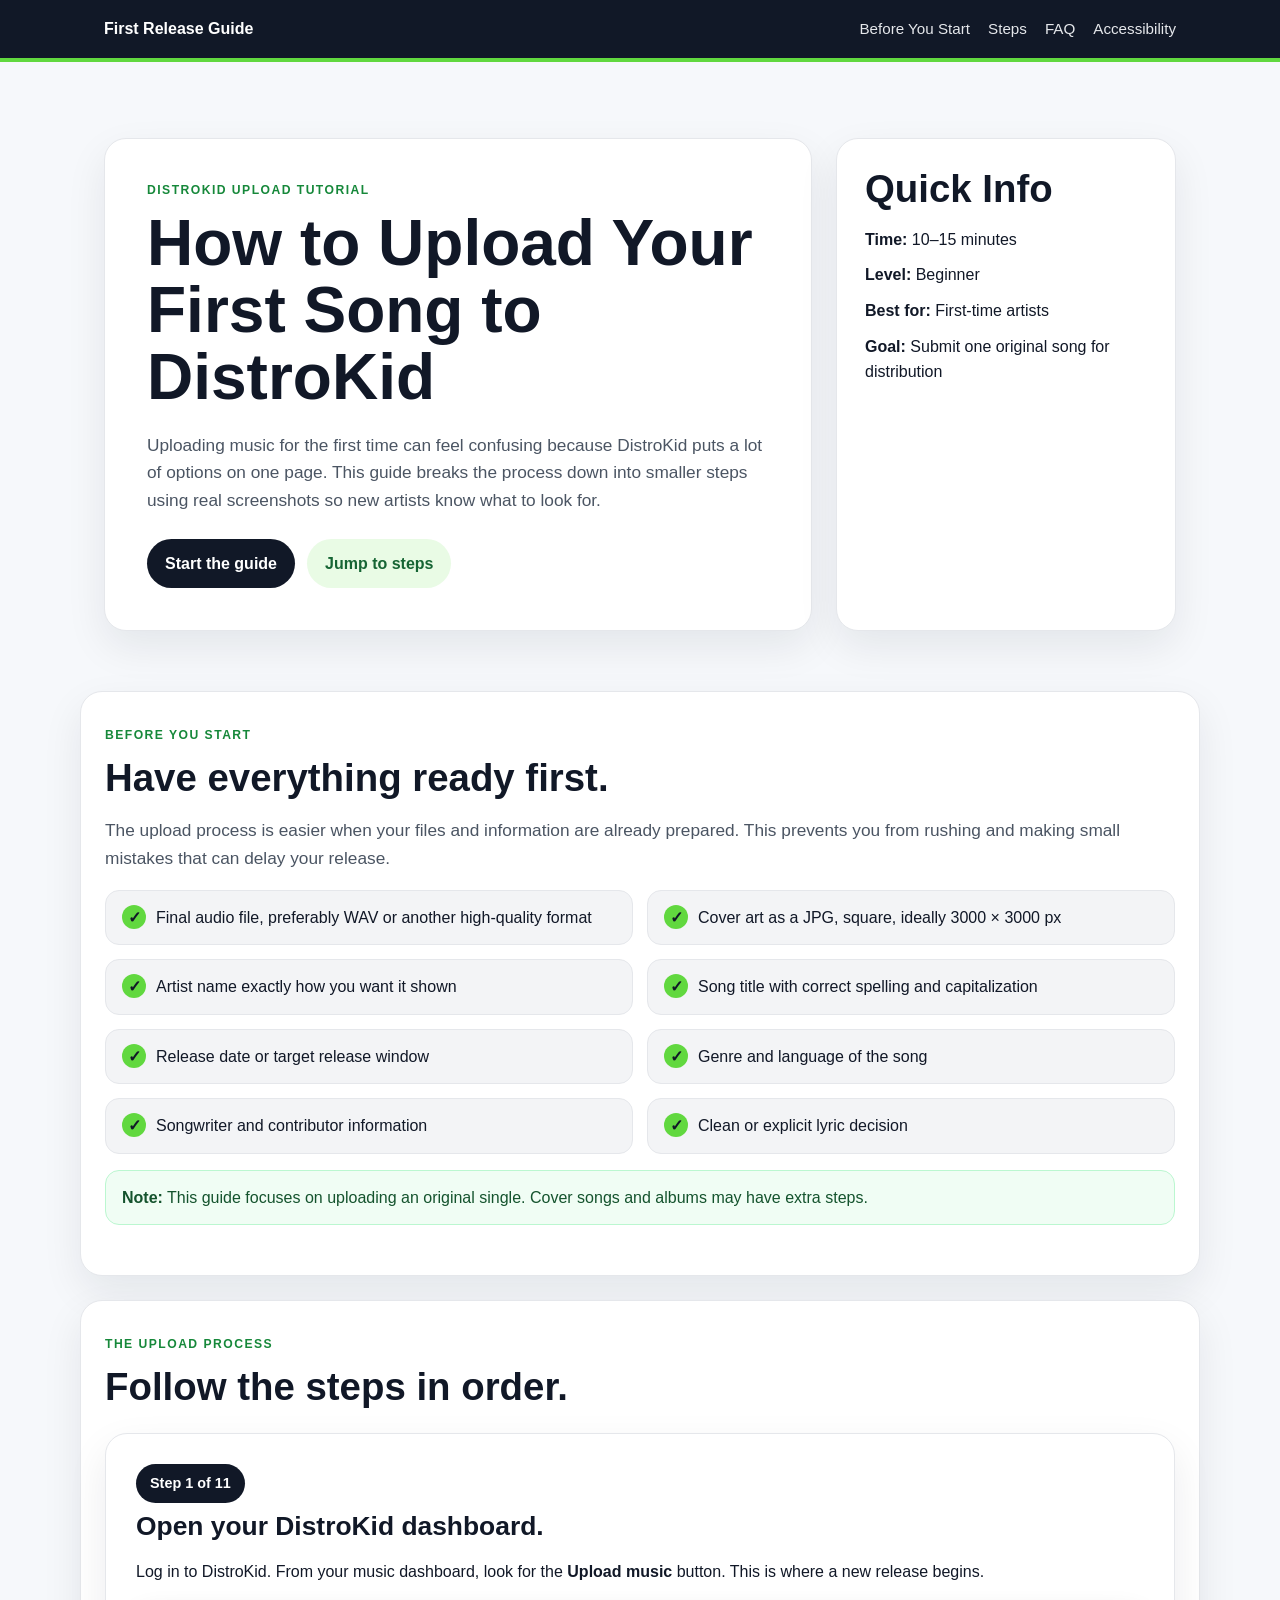
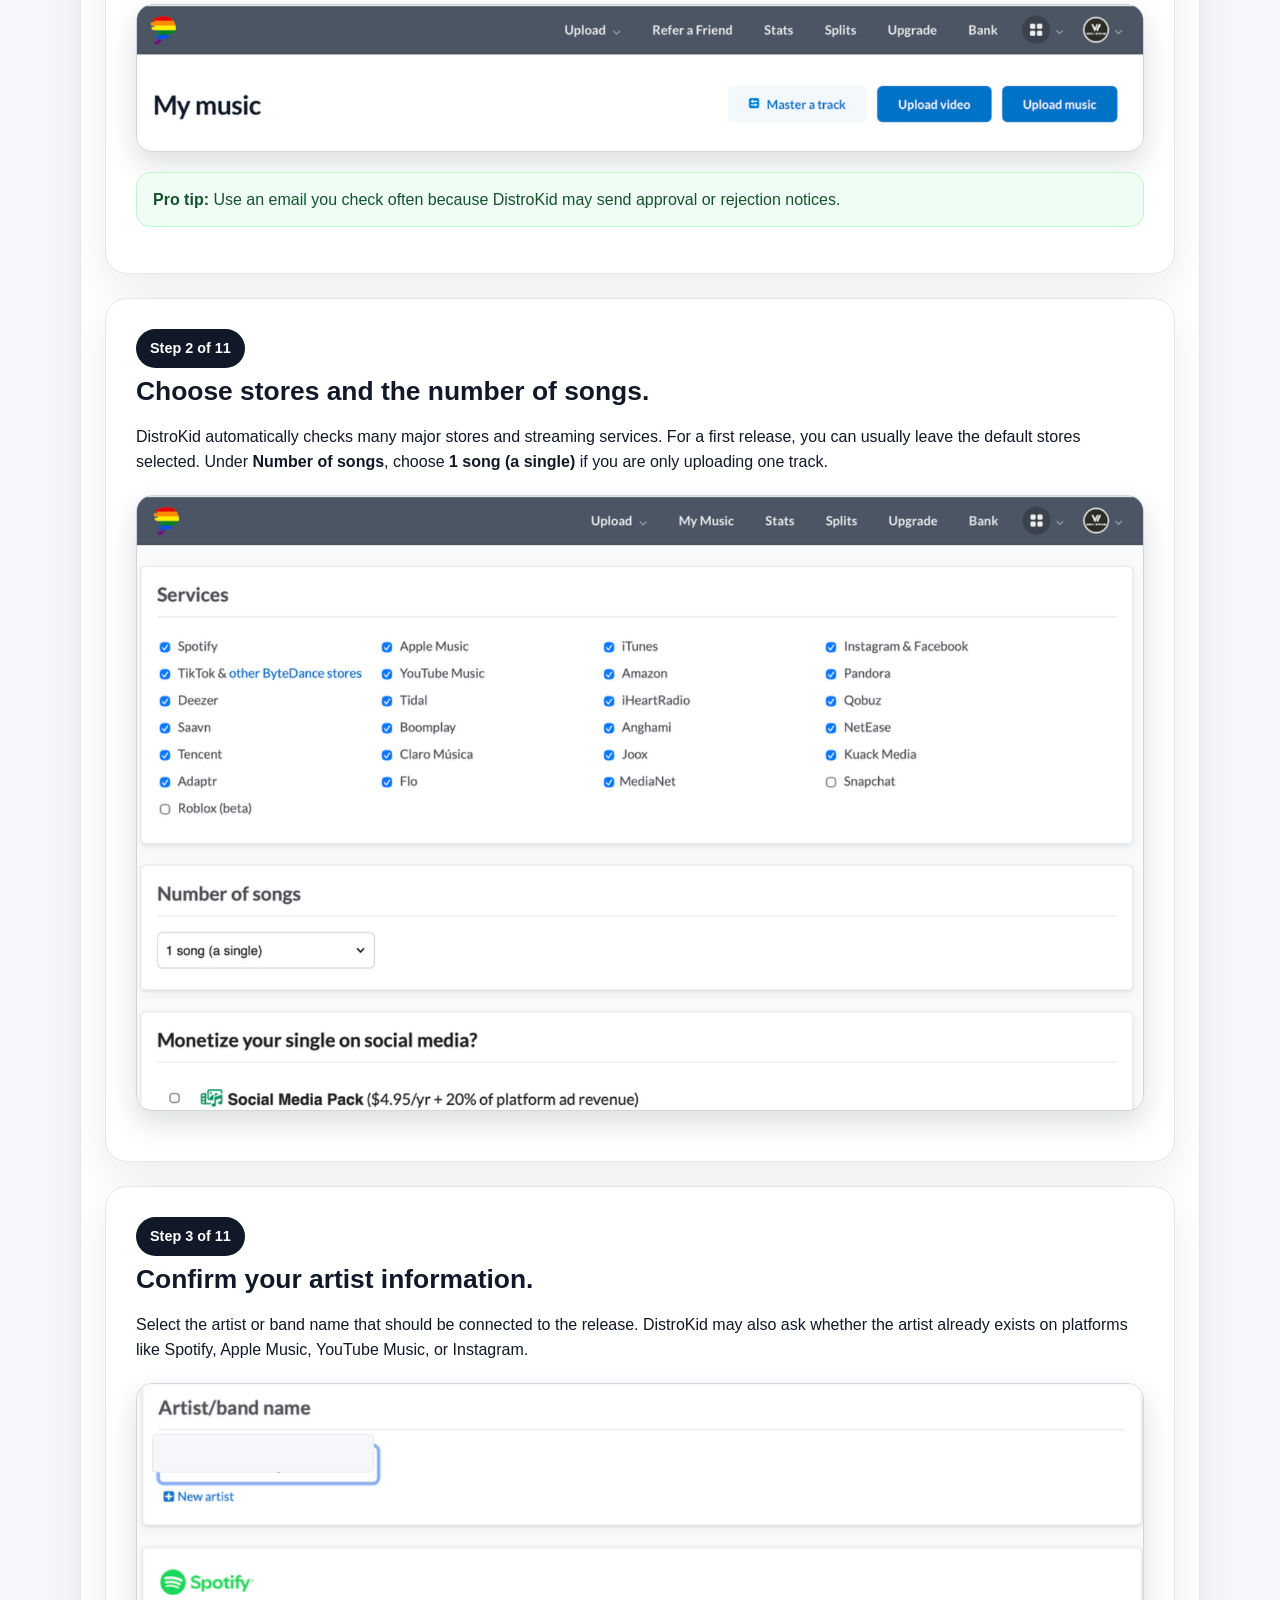
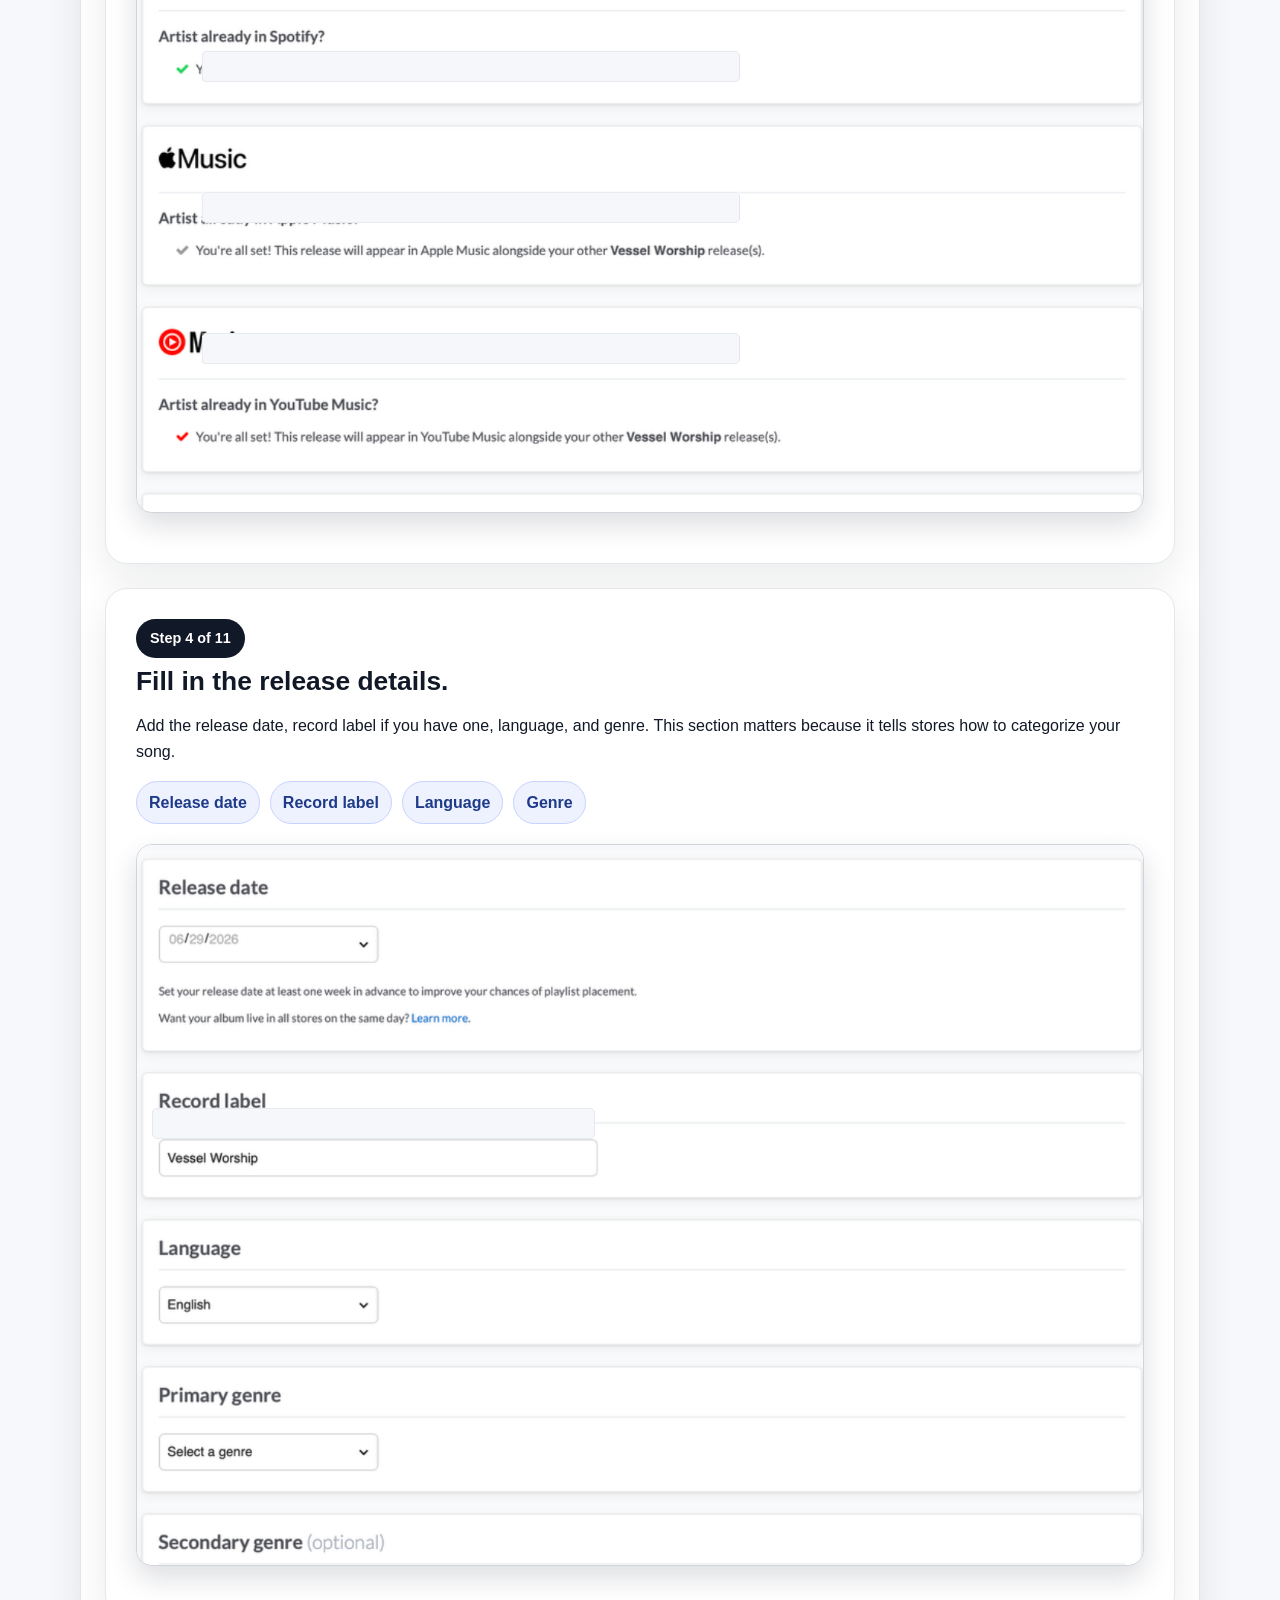
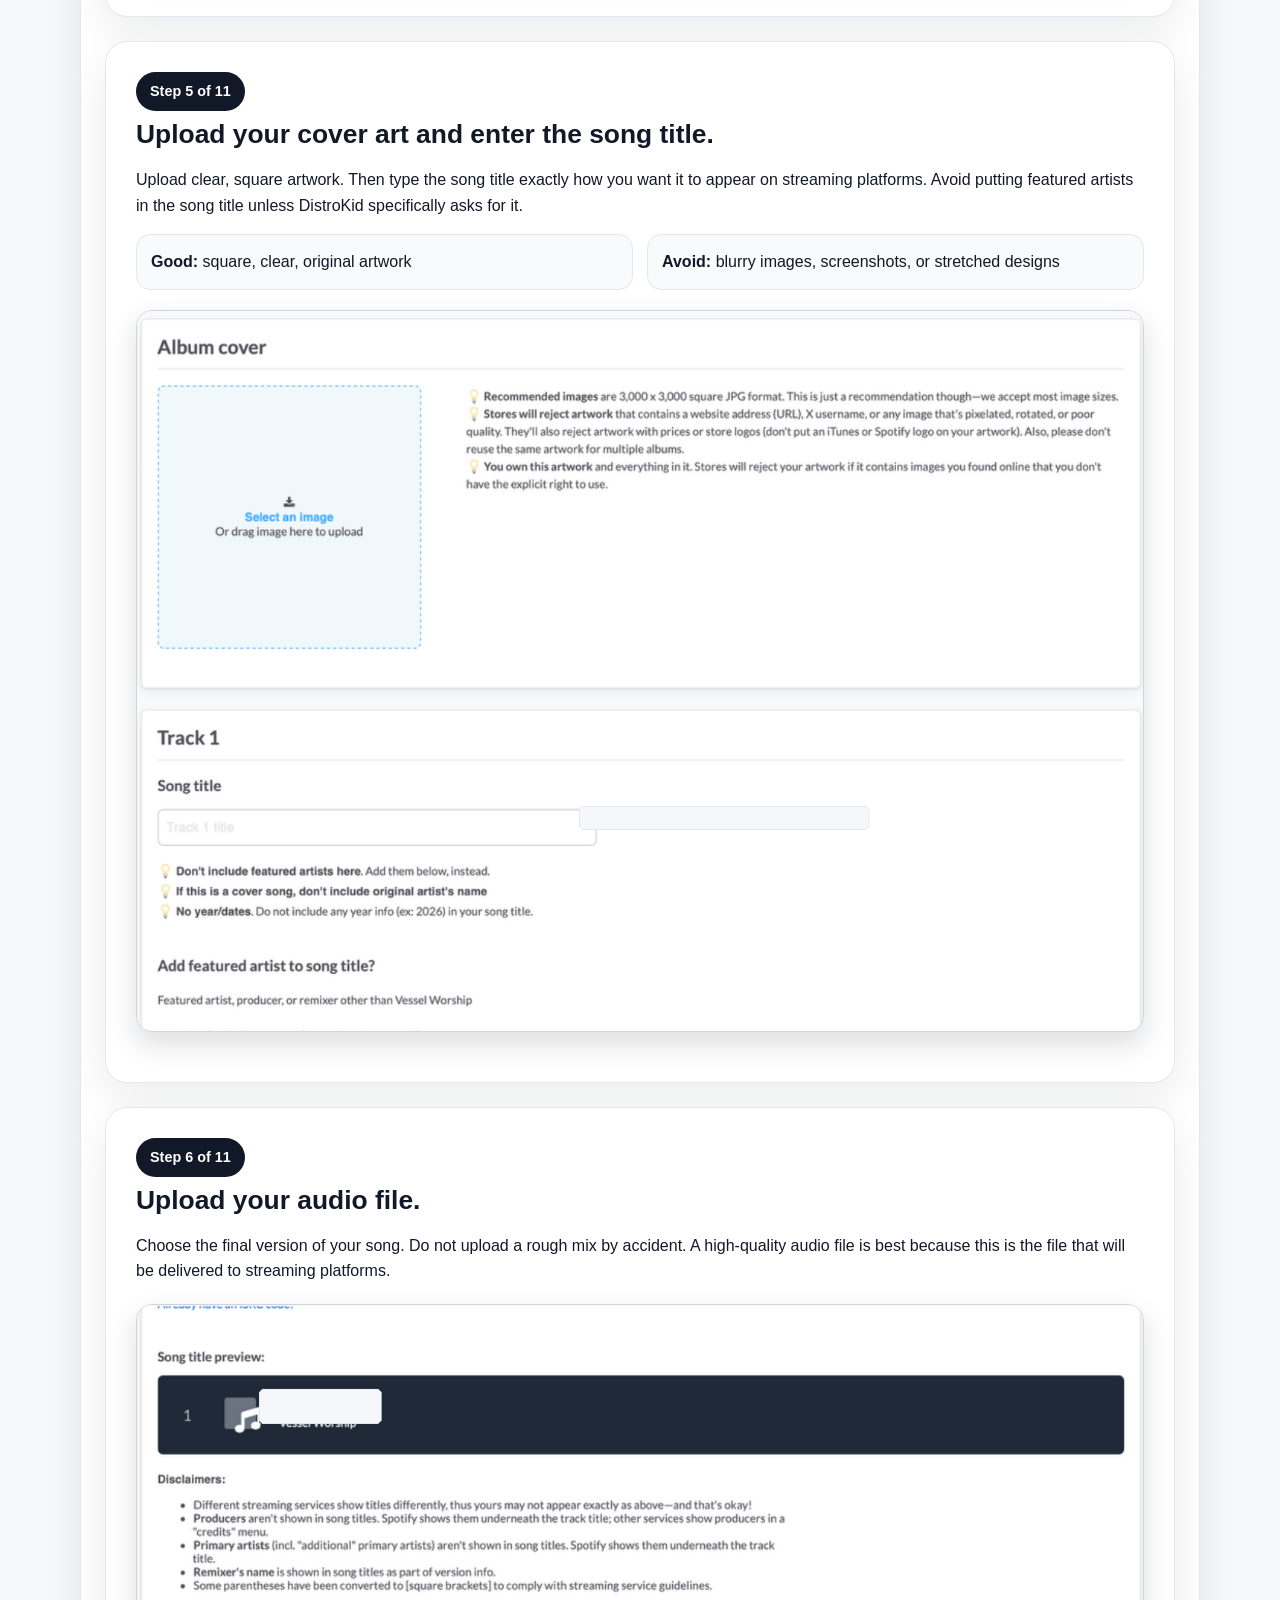
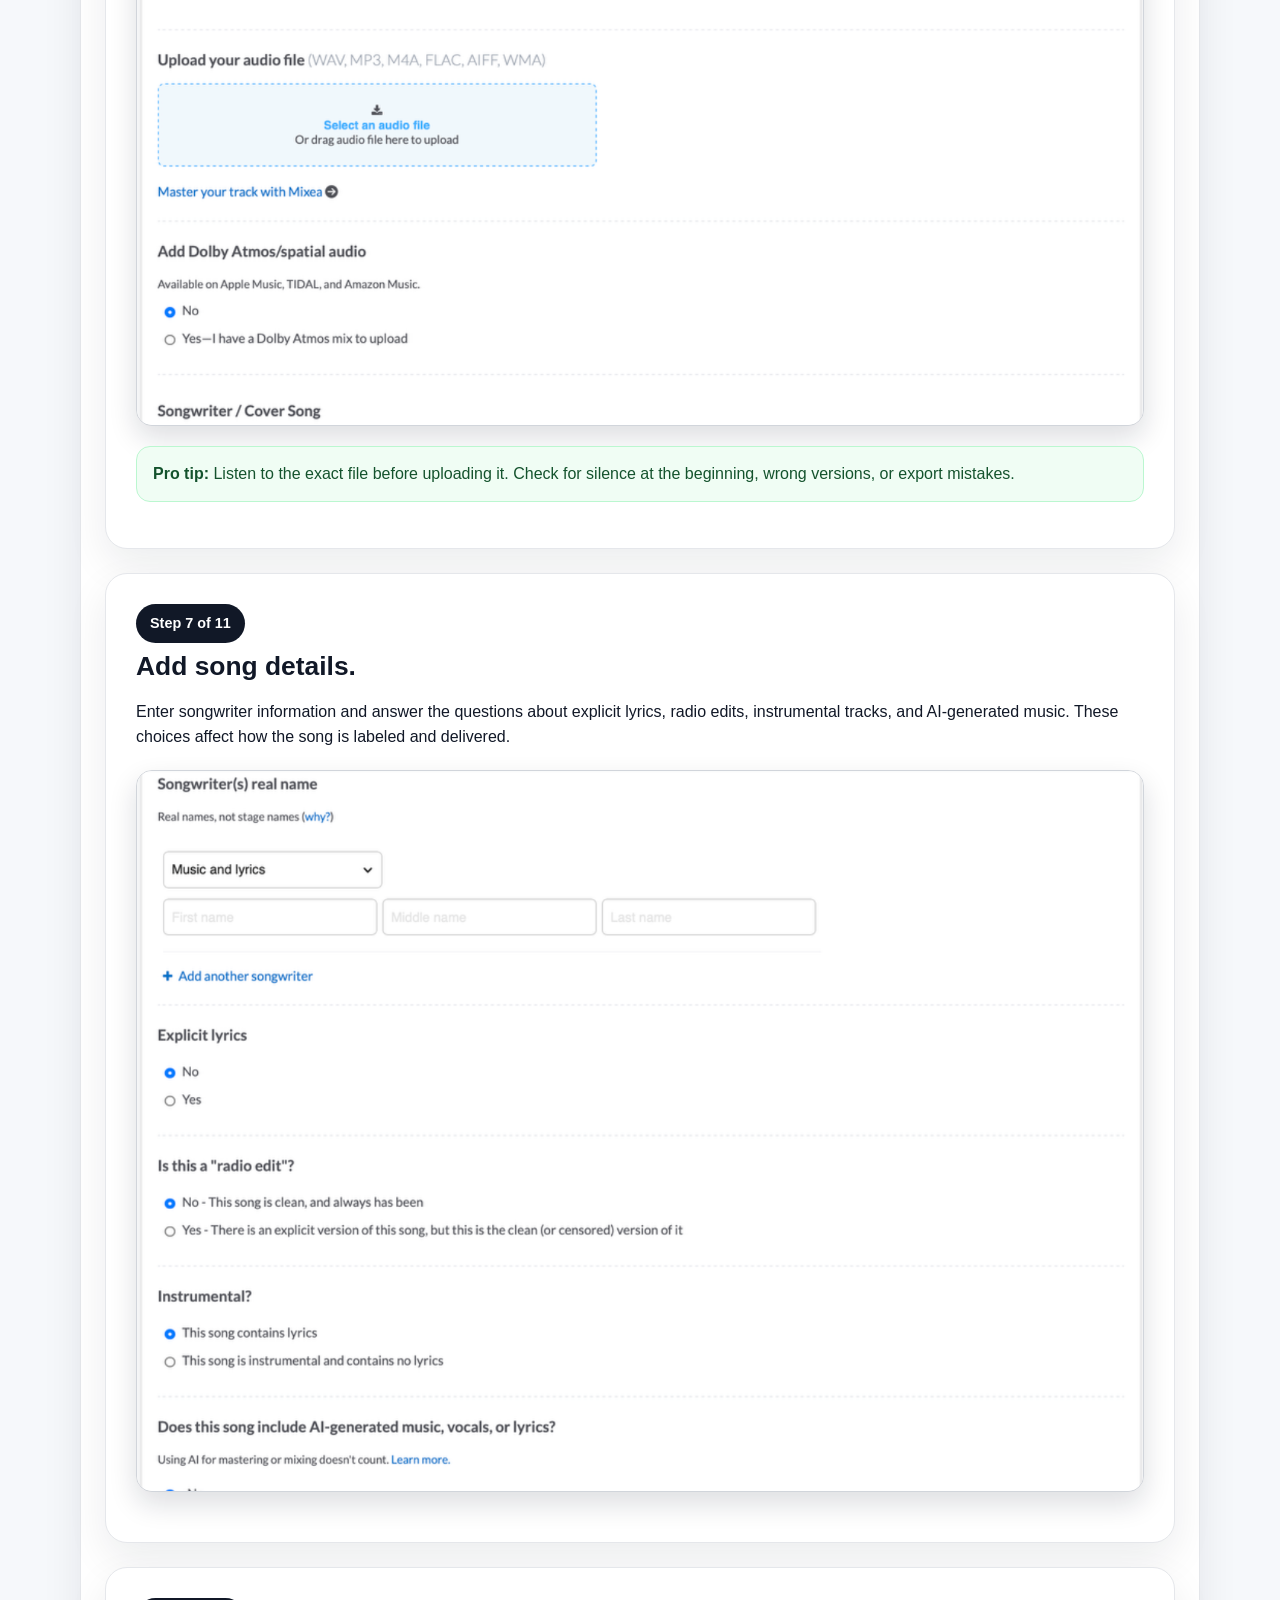
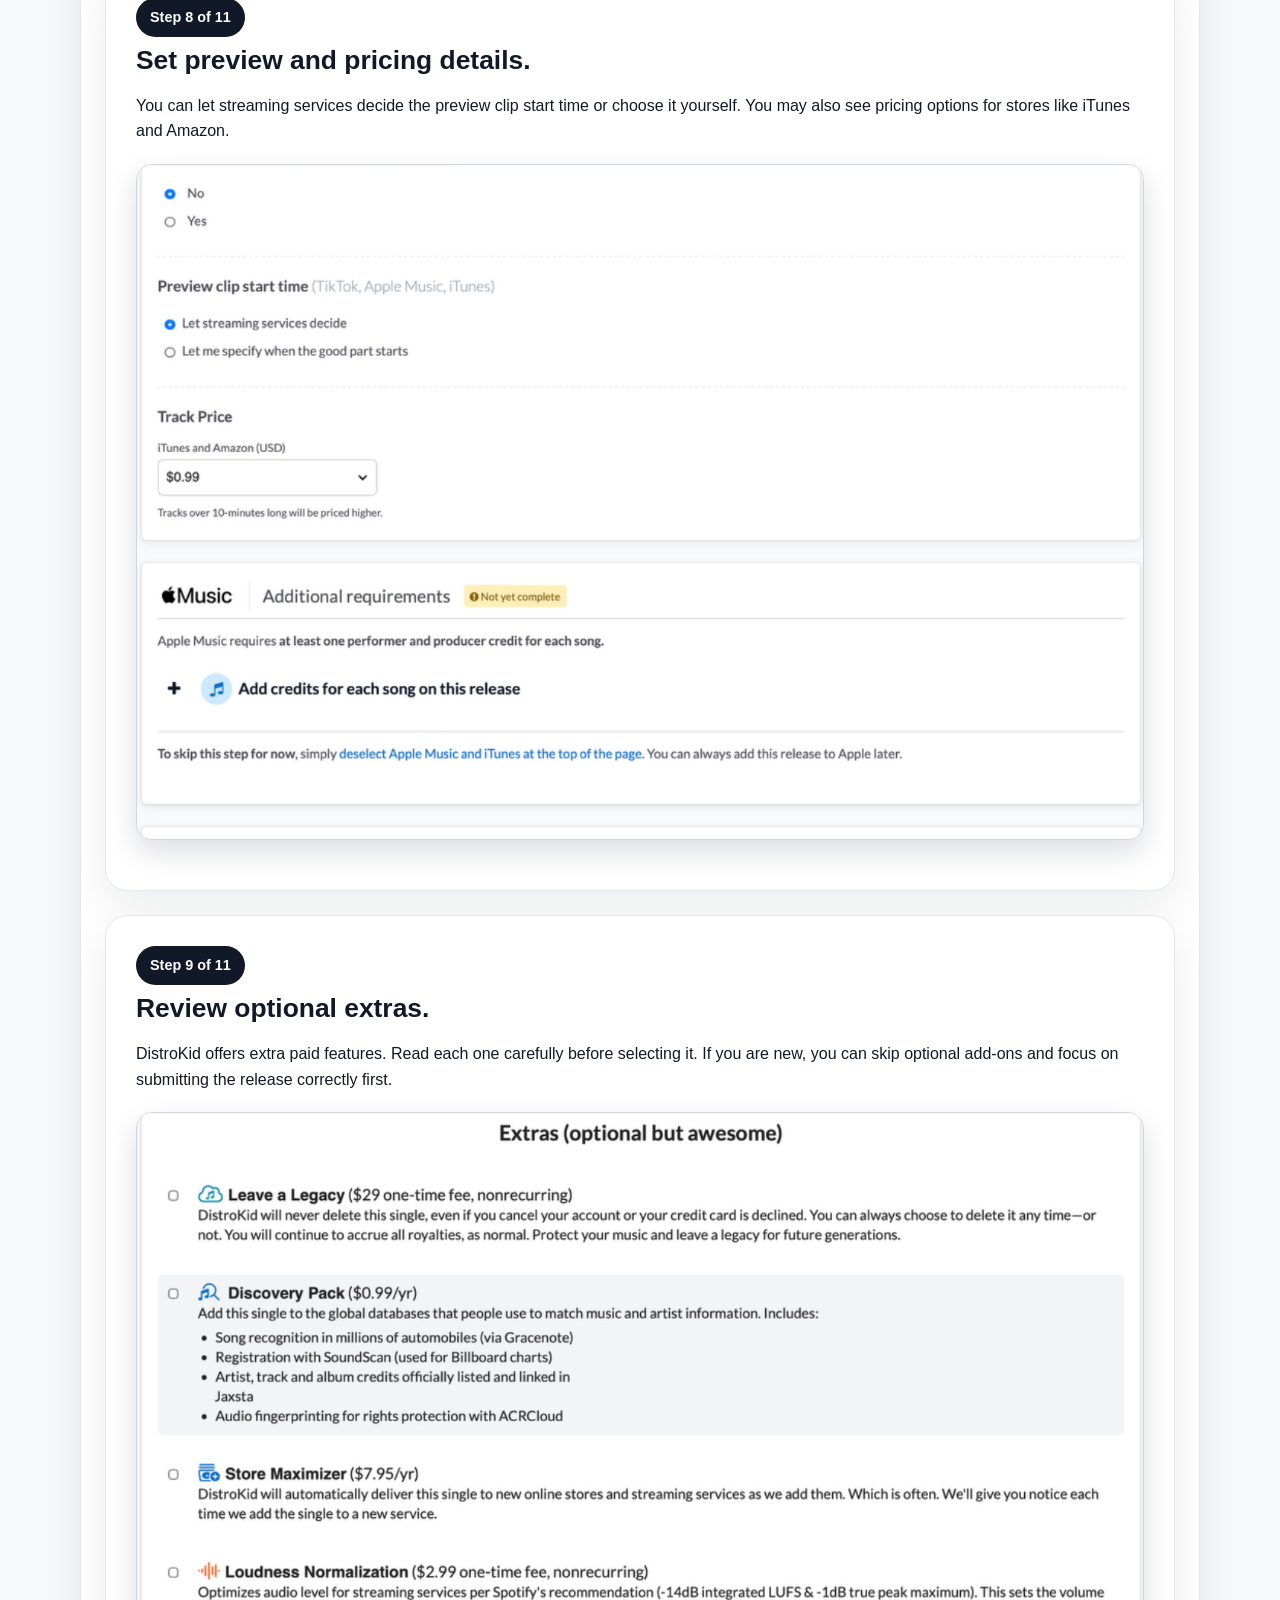
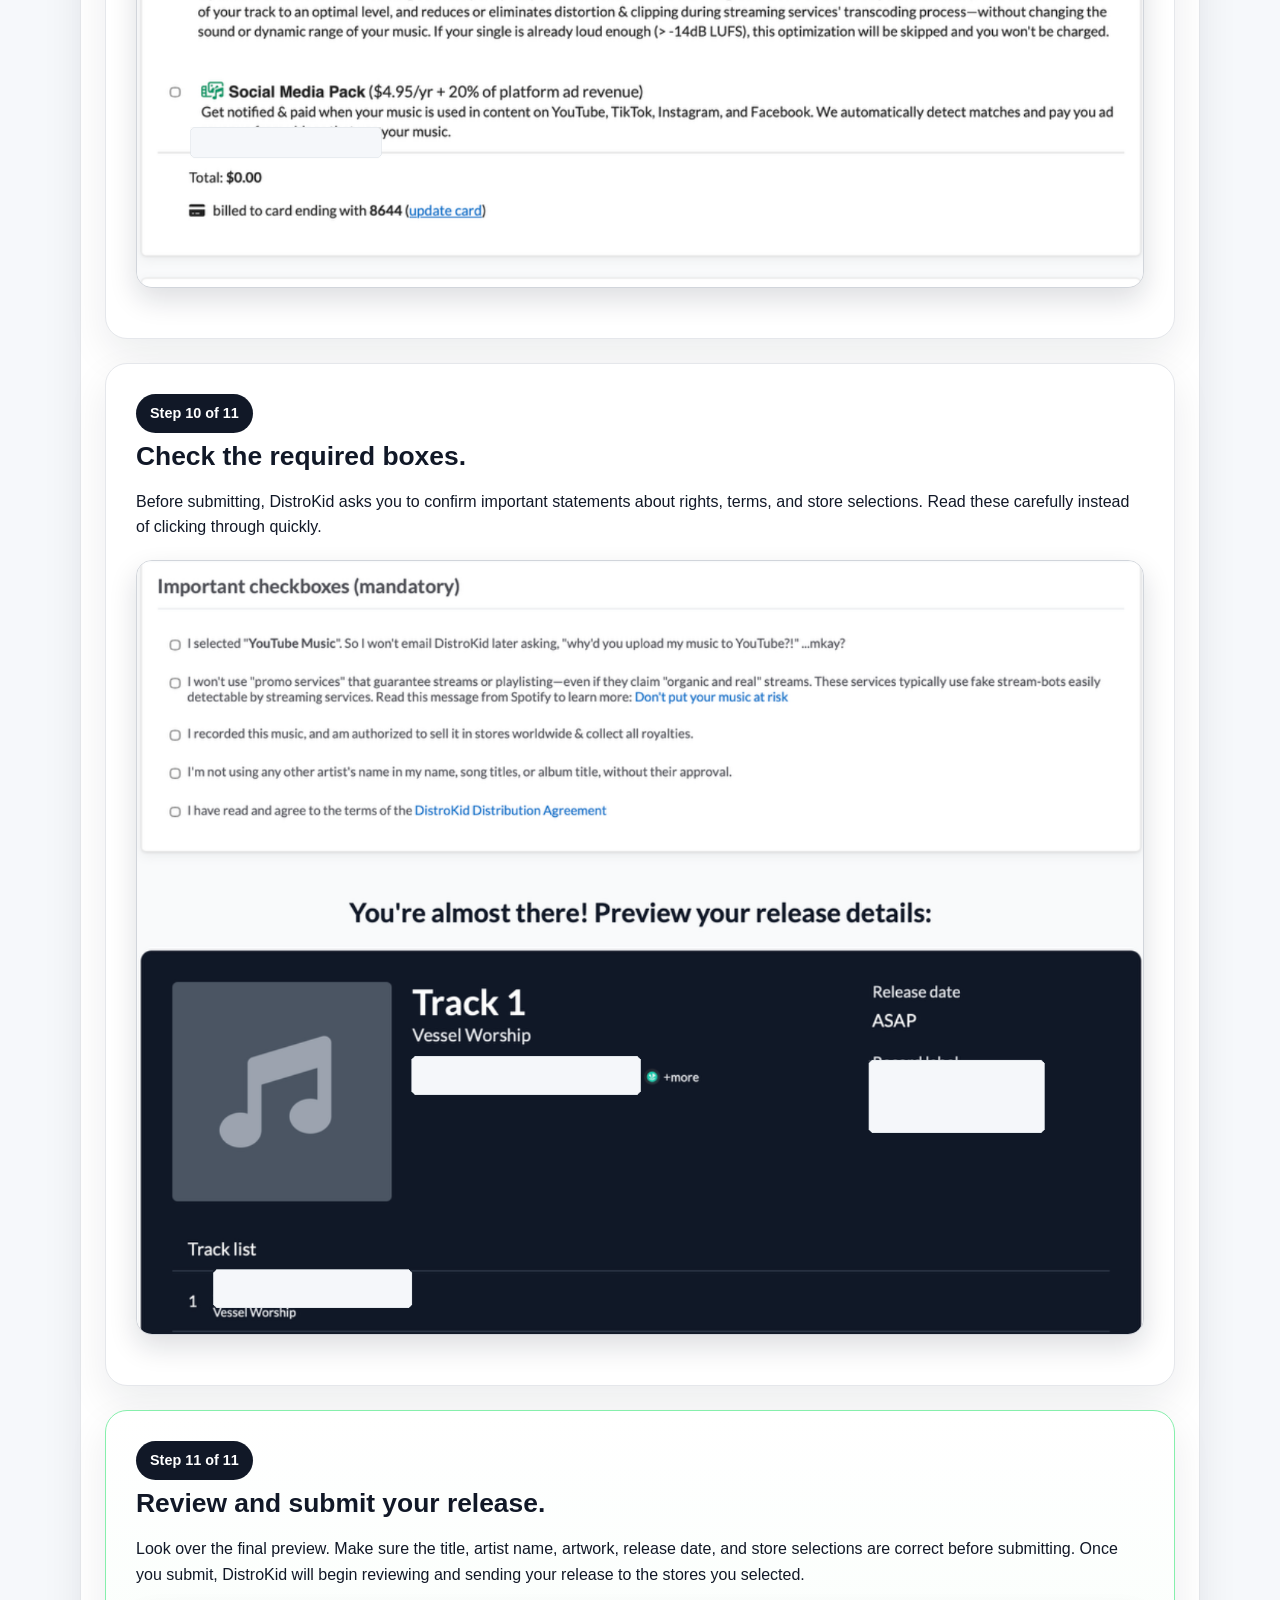
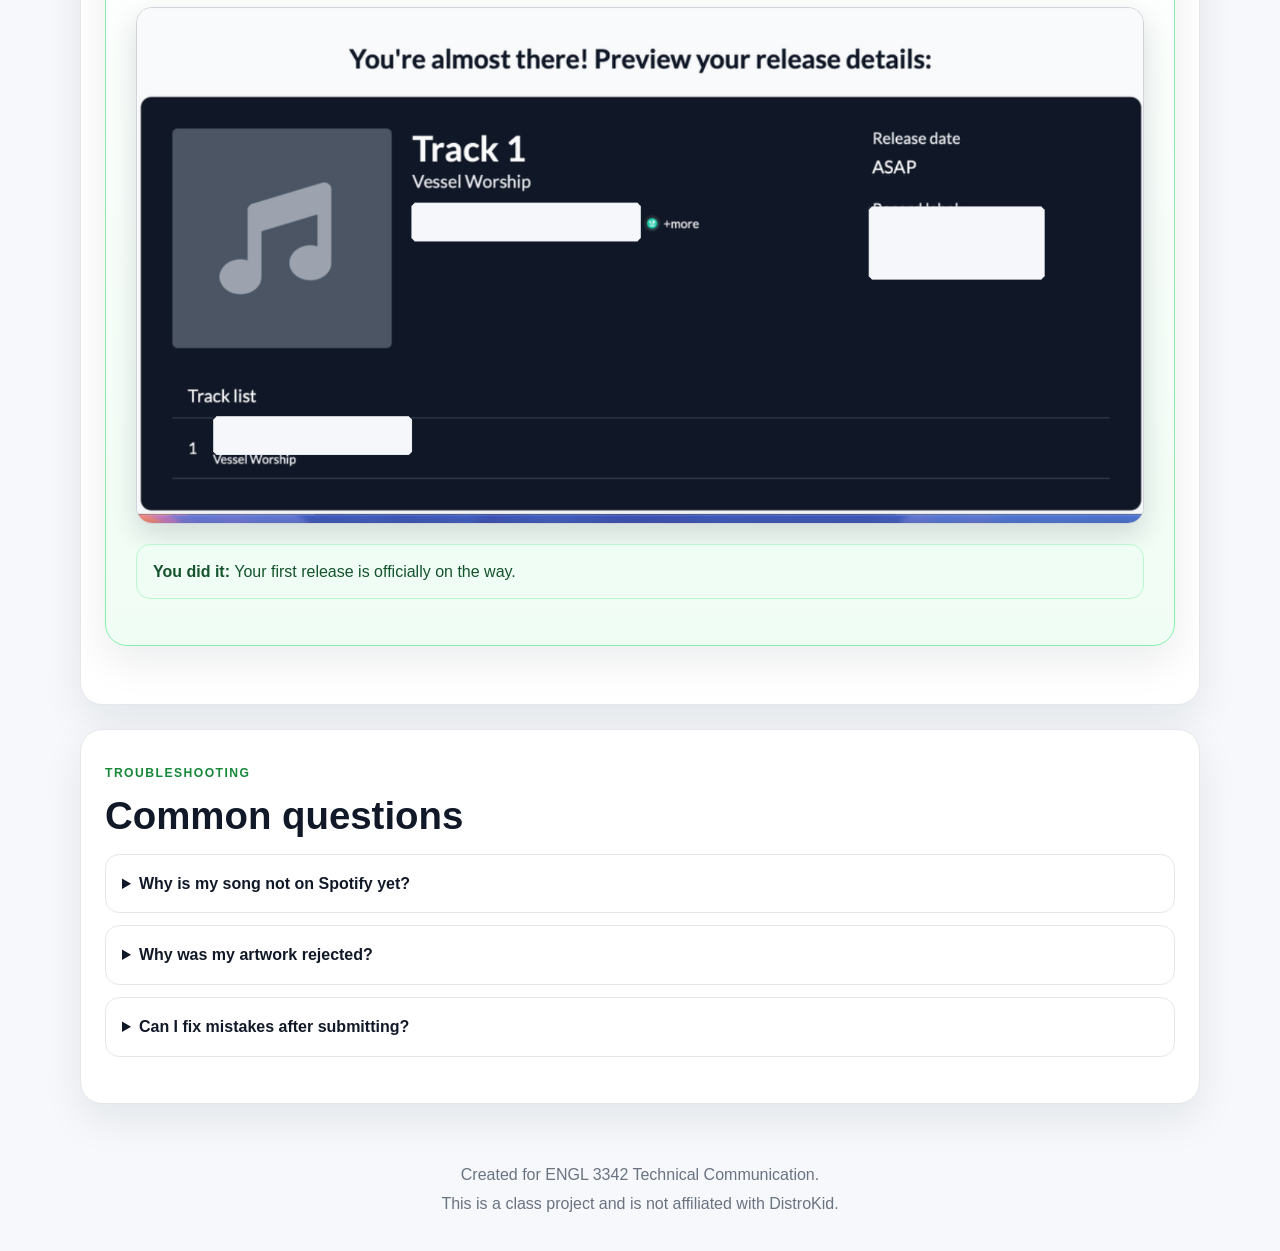
==== commit c620e68d: "Update index.html" ====
--- a/index.html
+++ b/index.html
@@ -151,13 +151,7 @@
       <details><summary>Can I fix mistakes after submitting?</summary><p>Some edits may be possible, but it is better to catch mistakes before submitting. Spelling, artist names, and audio files should be reviewed carefully.</p></details>
     </section>
 
-    <section id="accessibility" class="section accessibility-section">
-      <p class="eyebrow">Accessibility + Design Choices</p>
-      <h2>Why this guide is designed this way</h2>
-      <p>I designed this guide for first-time artists who may already feel nervous about releasing music. The layout uses short sections, large headings, plain language, high contrast, real screenshots, and a progress-style step system so the process feels less overwhelming.</p>
-      <div class="access-grid"><div><strong>Plain language</strong><br />Short sentences and everyday words.</div><div><strong>Readable layout</strong><br />White space separates each step.</div><div><strong>Visual support</strong><br />Screenshots show what the user should see.</div><div><strong>Mobile friendly</strong><br />The layout adjusts for small screens.</div></div>
-    </section>
-  </main>
+
 
   <footer class="footer">
     <p>Created for ENGL 3342 Technical Communication.</p>
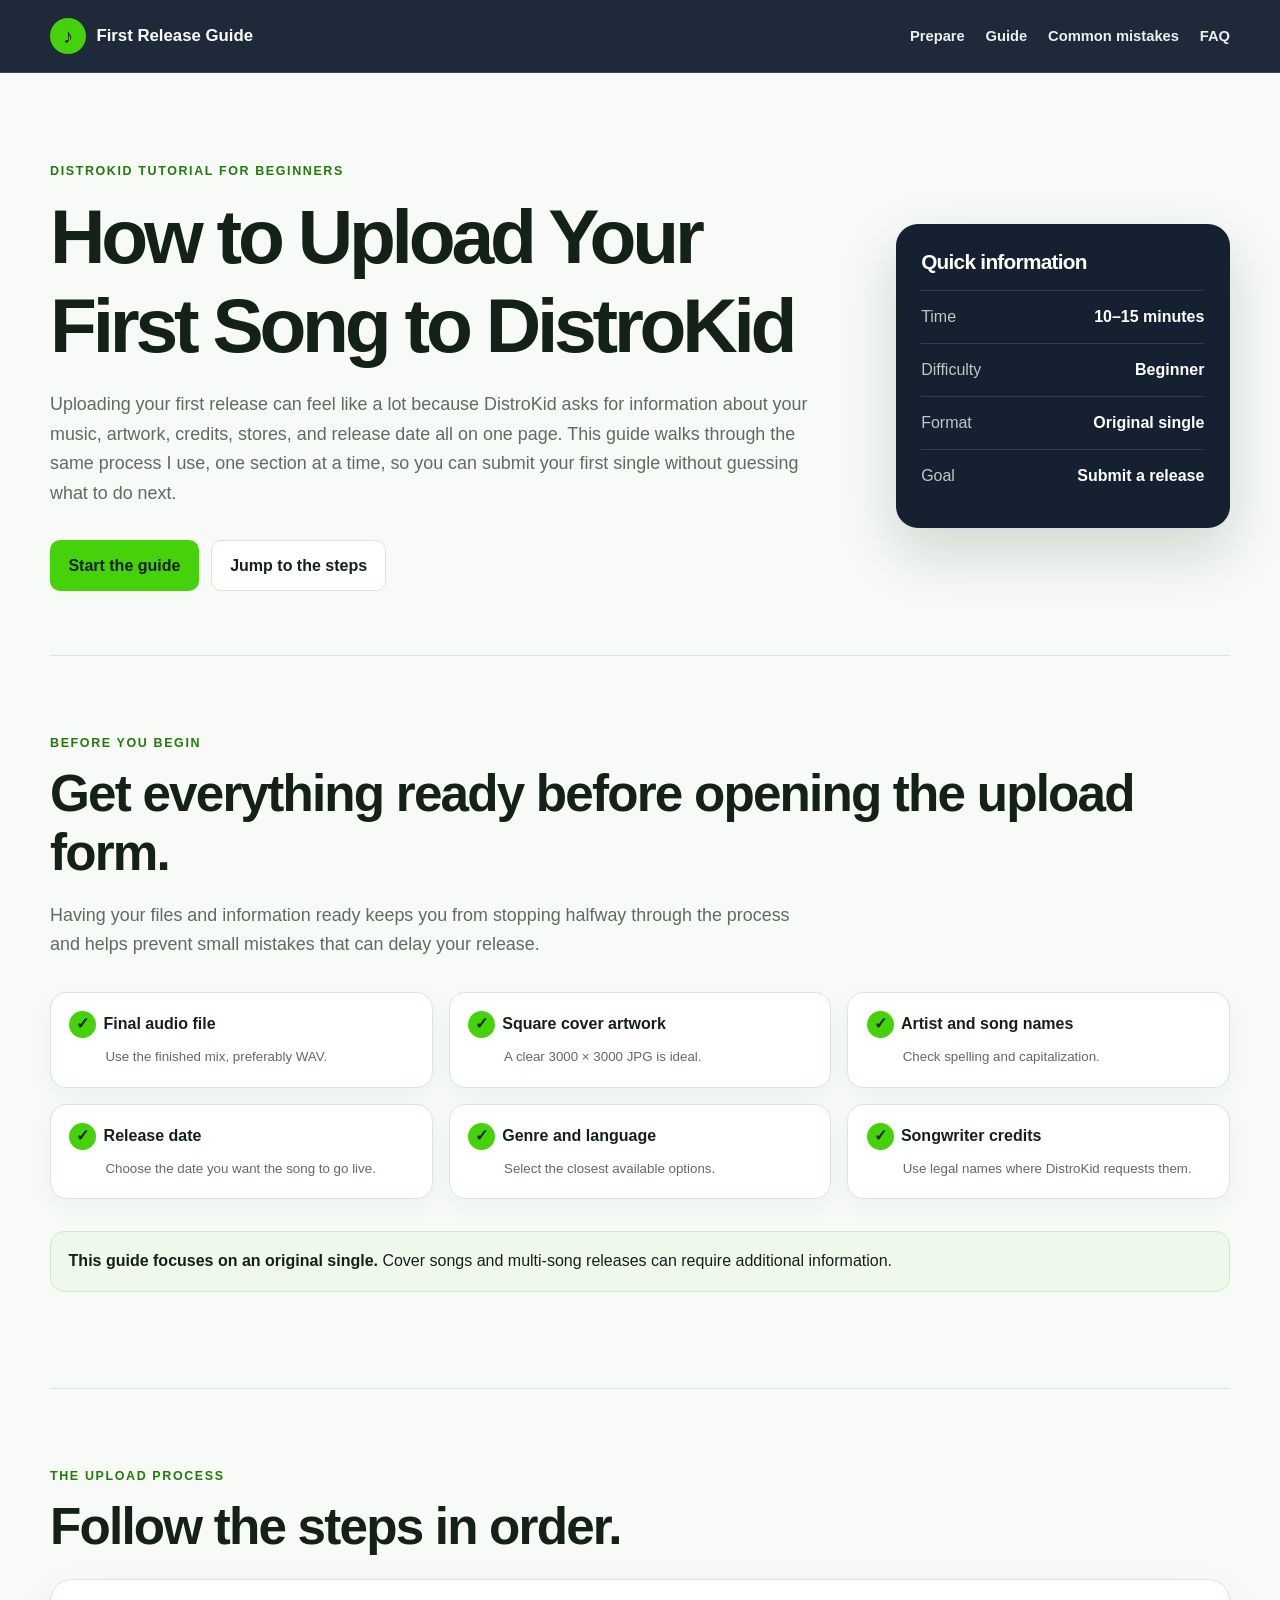
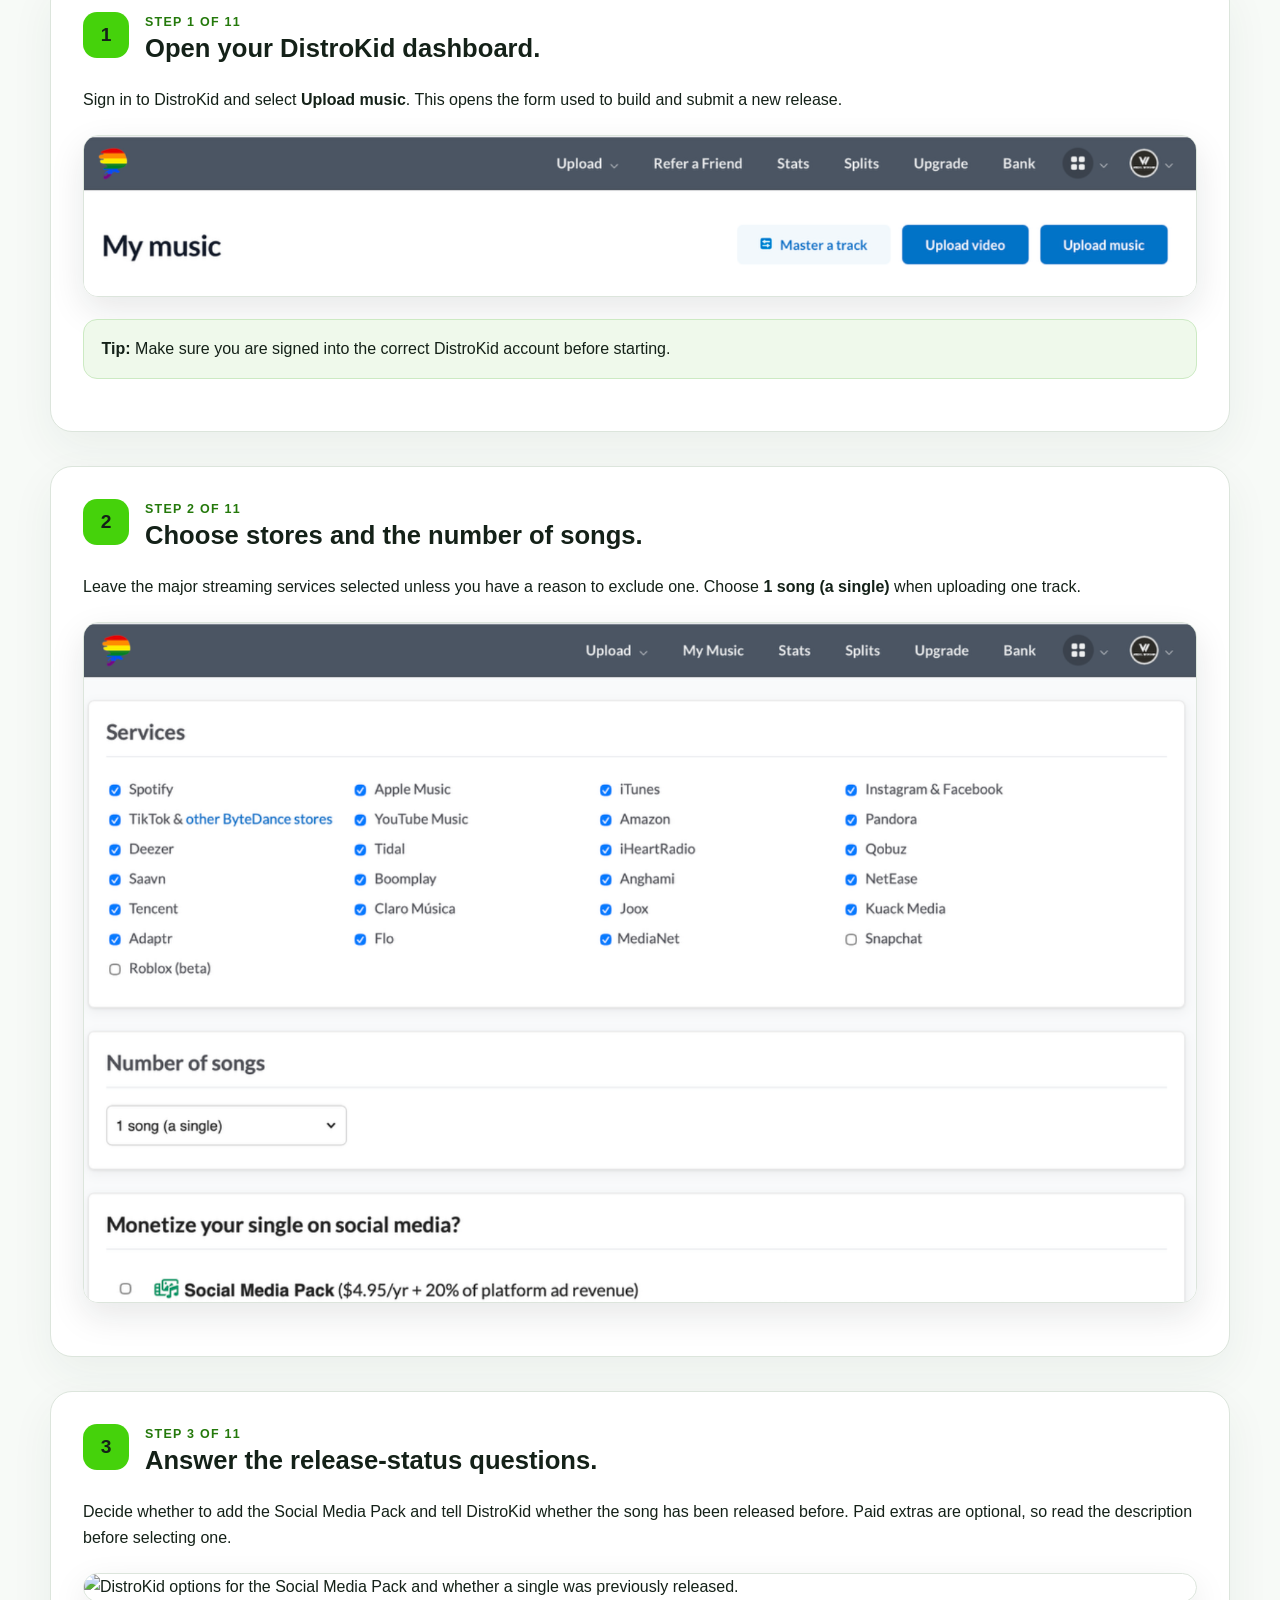
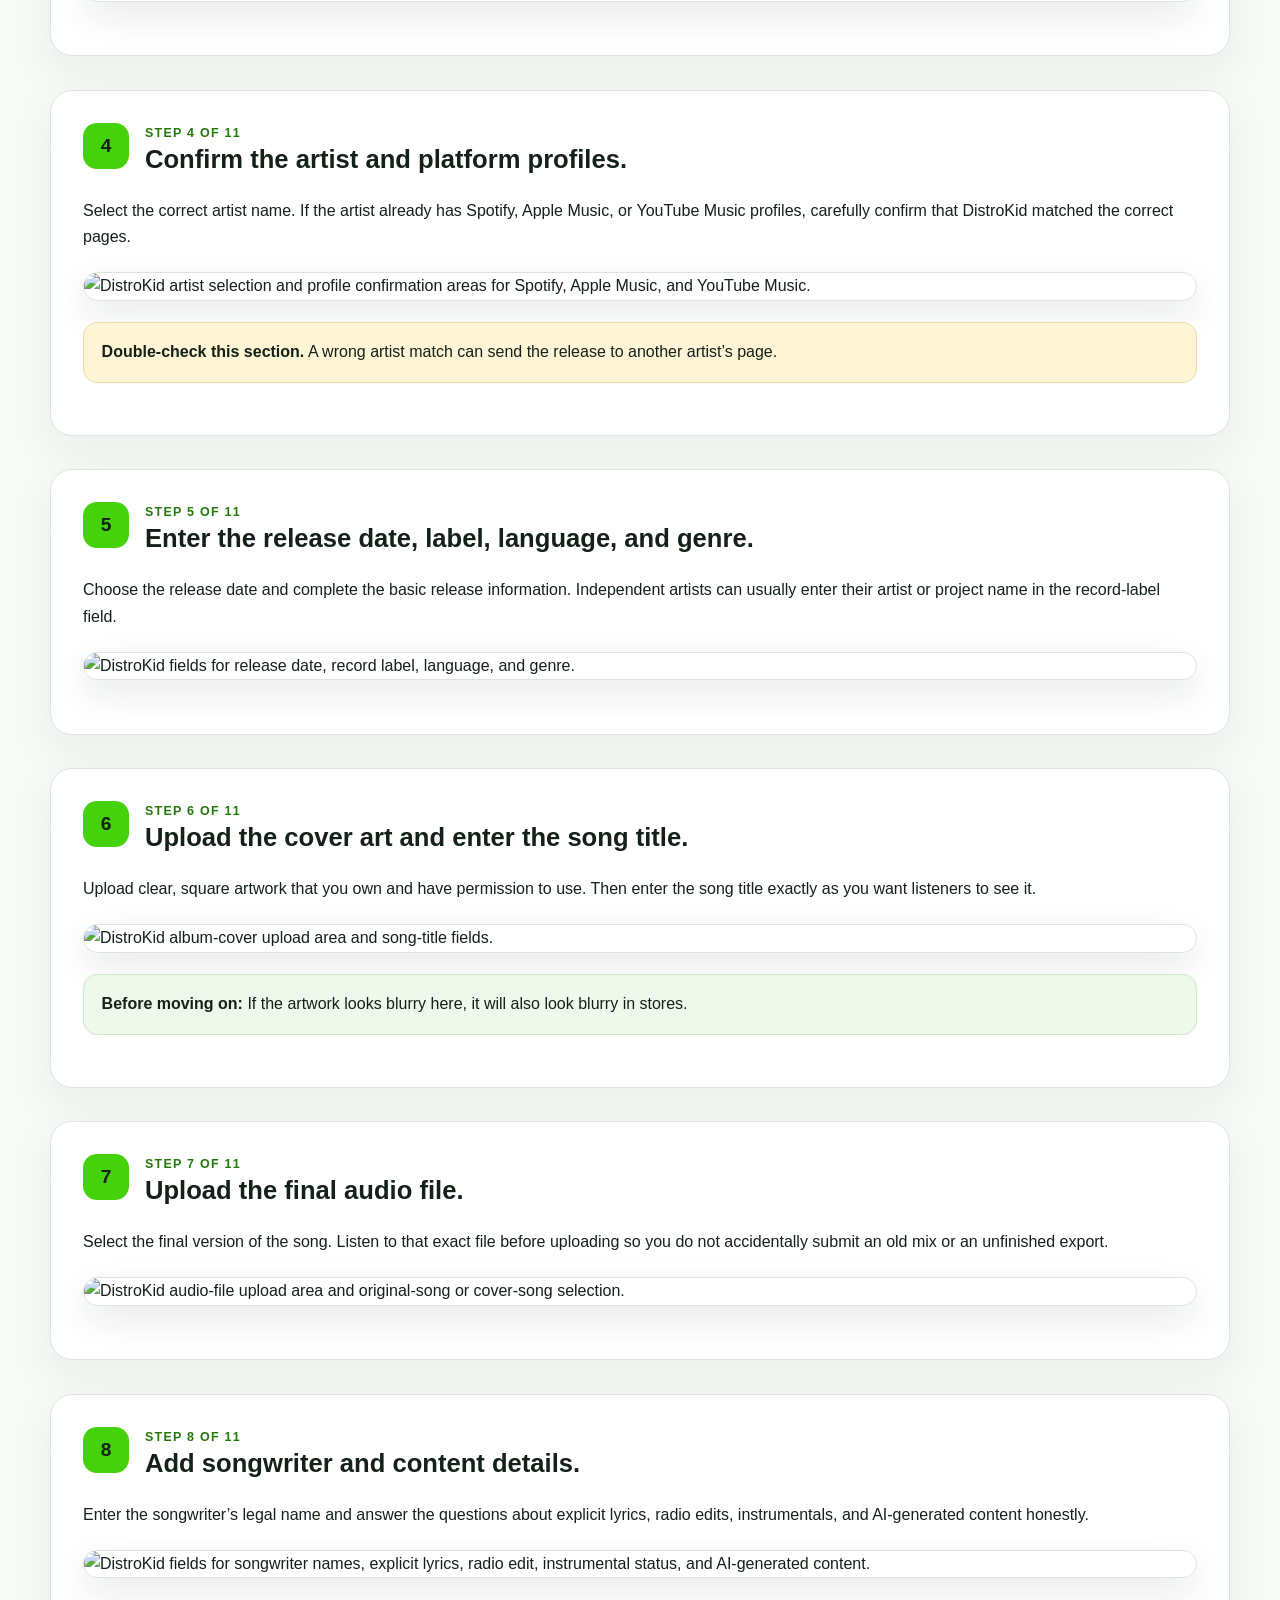
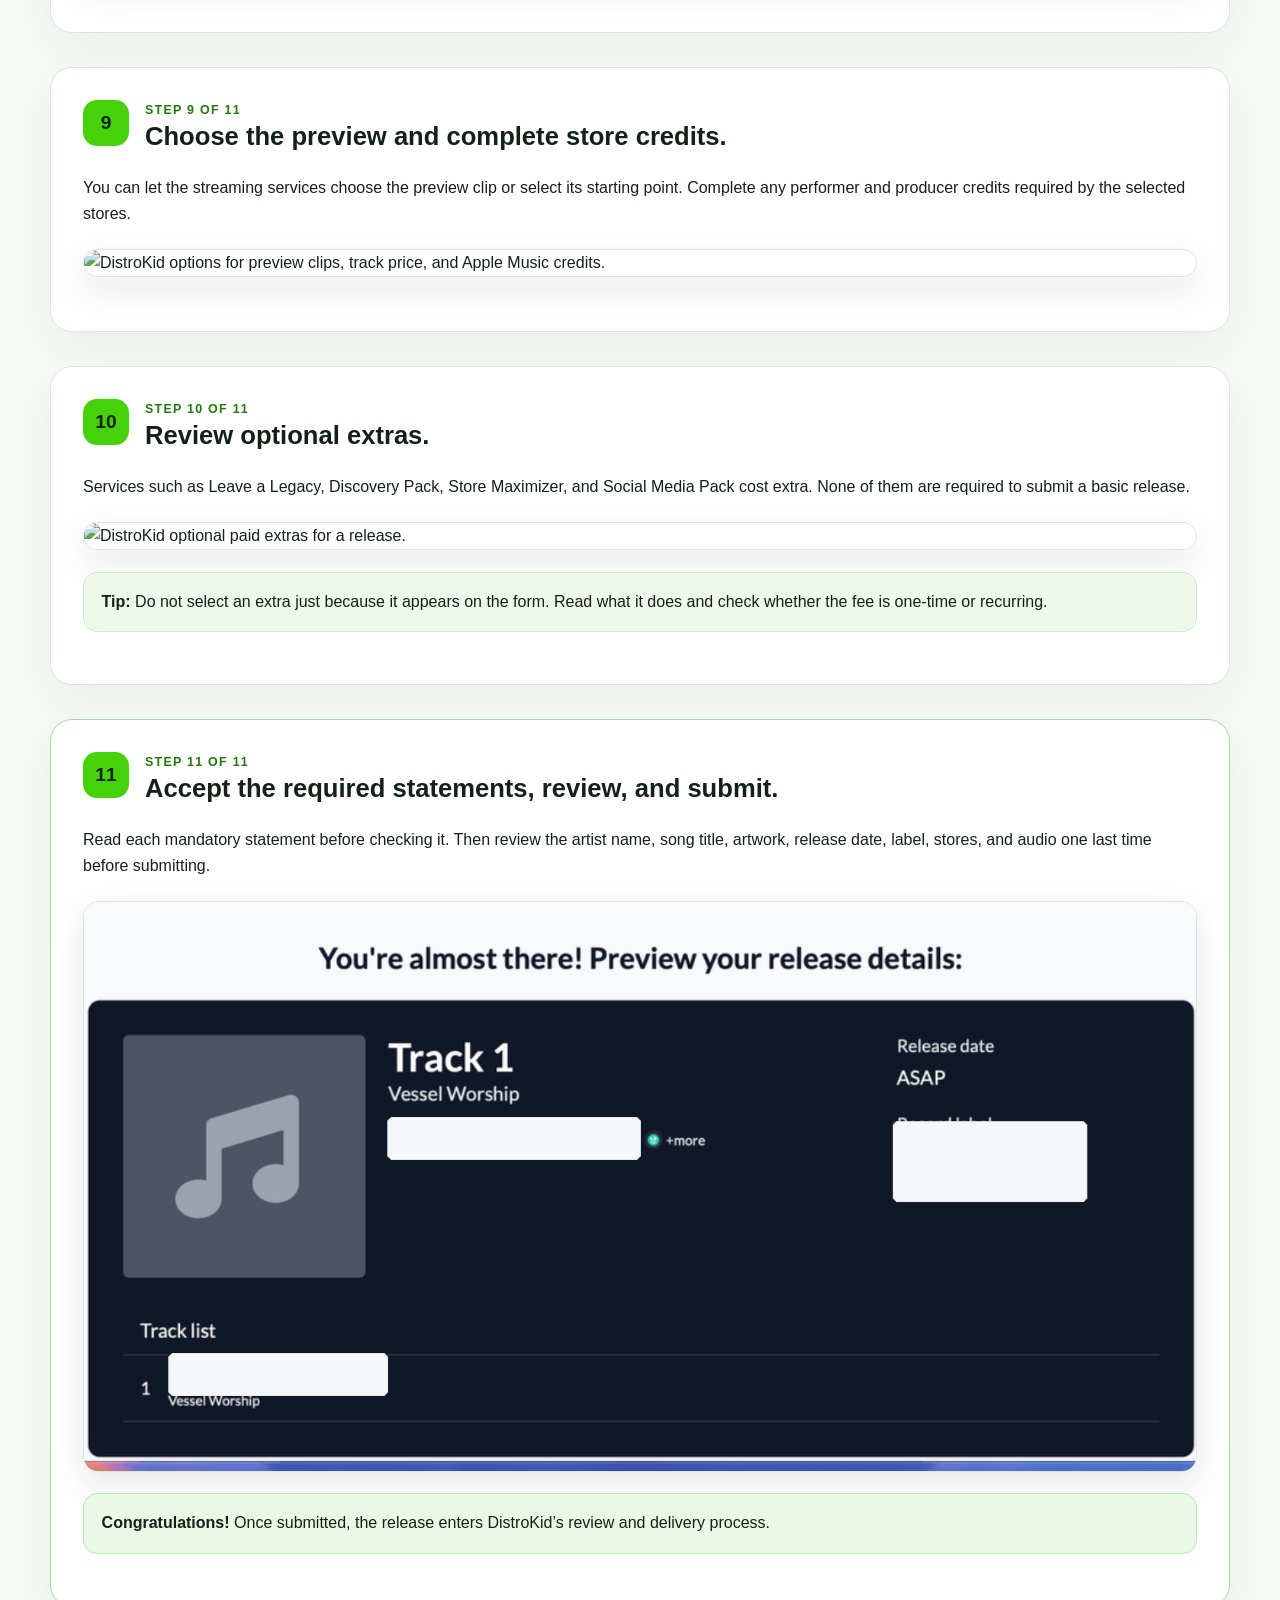
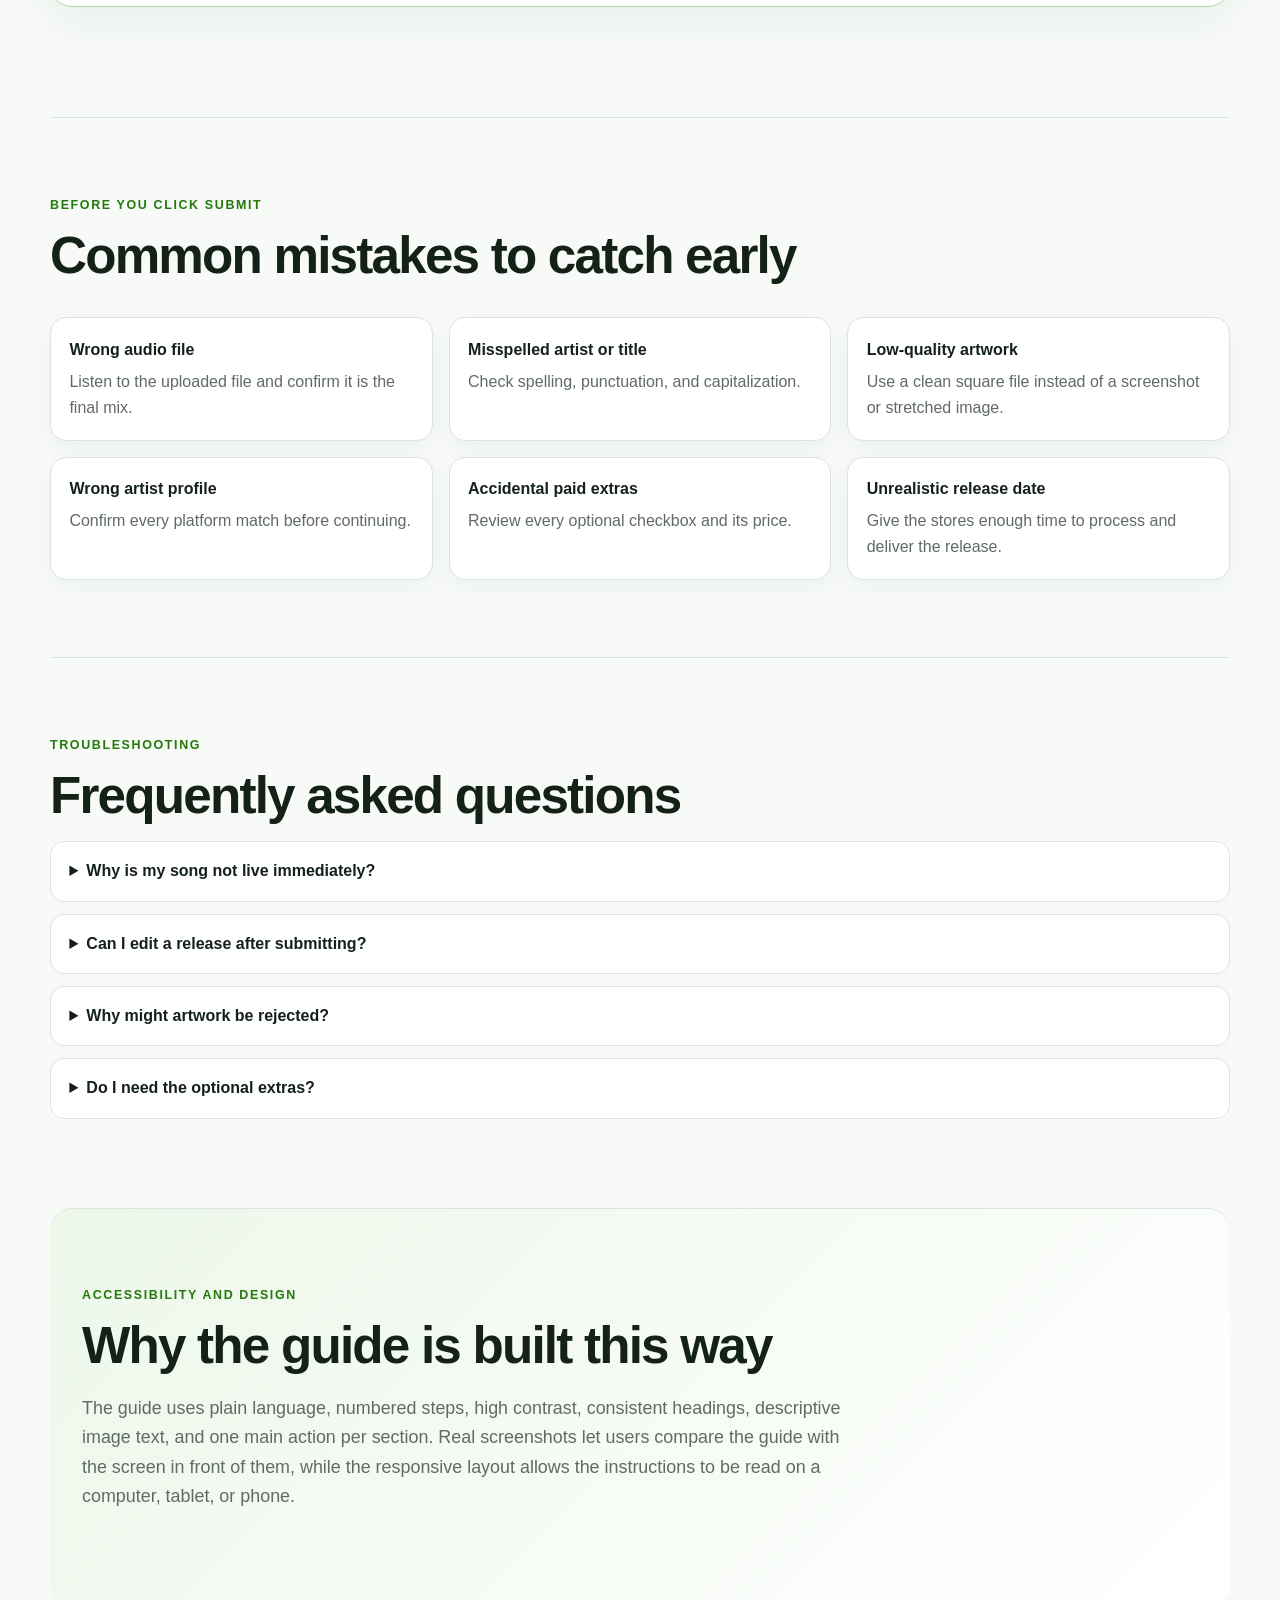
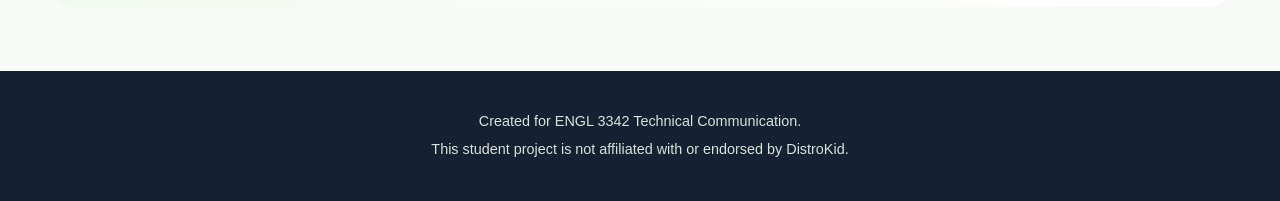
==== commit 04e663bb: "Add files via upload" ====
--- a/index.html
+++ b/index.html
@@ -1,161 +1,194 @@
 <!DOCTYPE html>
 <html lang="en">
 <head>
-  <meta charset="UTF-8" />
-  <meta name="viewport" content="width=device-width, initial-scale=1.0" />
+  <meta charset="UTF-8">
+  <meta name="viewport" content="width=device-width, initial-scale=1.0">
+  <meta name="description" content="A beginner-friendly guide to uploading a first single through DistroKid.">
   <title>How to Upload Your First Song to DistroKid</title>
-  <link rel="stylesheet" href="styles.css" />
+  <link rel="stylesheet" href="styles.css">
 </head>
 <body>
+  <a class="skip-link" href="#main">Skip to the guide</a>
+
   <header class="site-header">
-    <nav class="nav">
-      <a href="#top" class="logo">First Release Guide</a>
+    <nav class="nav" aria-label="Main navigation">
+      <a class="brand" href="#top">
+        <span class="brand-mark" aria-hidden="true">♪</span>
+        First Release Guide
+      </a>
       <div class="nav-links">
-        <a href="#before">Before You Start</a>
-        <a href="#steps">Steps</a>
+        <a href="#prepare">Prepare</a>
+        <a href="#guide">Guide</a>
+        <a href="#mistakes">Common mistakes</a>
         <a href="#faq">FAQ</a>
-        <a href="#accessibility">Accessibility</a>
       </div>
     </nav>
   </header>
 
-  <main id="top">
-    <section class="hero">
-      <div class="hero-text">
-        <p class="eyebrow">DistroKid Upload Tutorial</p>
+  <main id="main">
+    <section class="hero" id="top">
+      <div>
+        <p class="eyebrow">DistroKid tutorial for beginners</p>
         <h1>How to Upload Your First Song to DistroKid</h1>
-        <p class="hero-copy">Uploading music for the first time can feel confusing because DistroKid puts a lot of options on one page. This guide breaks the process down into smaller steps using real screenshots so new artists know what to look for.</p>
+        <p class="hero-copy">
+          Uploading your first release can feel like a lot because DistroKid asks for
+          information about your music, artwork, credits, stores, and release date all
+          on one page. This guide walks through the same process I use, one section at
+          a time, so you can submit your first single without guessing what to do next.
+        </p>
         <div class="hero-actions">
-          <a class="button" href="#before">Start the guide</a>
-          <a class="button secondary" href="#steps">Jump to steps</a>
+          <a class="button" href="#prepare">Start the guide</a>
+          <a class="button secondary" href="#guide">Jump to the steps</a>
         </div>
       </div>
-      <aside class="quick-card" aria-label="Project quick facts">
-        <h2>Quick Info</h2>
-        <p><strong>Time:</strong> 10–15 minutes</p>
-        <p><strong>Level:</strong> Beginner</p>
-        <p><strong>Best for:</strong> First-time artists</p>
-        <p><strong>Goal:</strong> Submit one original song for distribution</p>
+
+      <aside class="quick-card" aria-label="Guide information">
+        <h2>Quick information</h2>
+        <dl>
+          <div><dt>Time</dt><dd>10–15 minutes</dd></div>
+          <div><dt>Difficulty</dt><dd>Beginner</dd></div>
+          <div><dt>Format</dt><dd>Original single</dd></div>
+          <div><dt>Goal</dt><dd>Submit a release</dd></div>
+        </dl>
       </aside>
     </section>
 
-    <section id="before" class="section">
-      <p class="eyebrow">Before You Start</p>
-      <h2>Have everything ready first.</h2>
-      <p class="section-intro">The upload process is easier when your files and information are already prepared. This prevents you from rushing and making small mistakes that can delay your release.</p>
-      <div class="checklist-grid">
-        <div class="check-item">Final audio file, preferably WAV or another high-quality format</div>
-        <div class="check-item">Cover art as a JPG, square, ideally 3000 × 3000 px</div>
-        <div class="check-item">Artist name exactly how you want it shown</div>
-        <div class="check-item">Song title with correct spelling and capitalization</div>
-        <div class="check-item">Release date or target release window</div>
-        <div class="check-item">Genre and language of the song</div>
-        <div class="check-item">Songwriter and contributor information</div>
-        <div class="check-item">Clean or explicit lyric decision</div>
+    <section class="section" id="prepare">
+      <p class="eyebrow">Before you begin</p>
+      <h2>Get everything ready before opening the upload form.</h2>
+      <p class="lead">
+        Having your files and information ready keeps you from stopping halfway through
+        the process and helps prevent small mistakes that can delay your release.
+      </p>
+
+      <div class="checklist">
+        <div><span>✓</span><strong>Final audio file</strong><small>Use the finished mix, preferably WAV.</small></div>
+        <div><span>✓</span><strong>Square cover artwork</strong><small>A clear 3000 × 3000 JPG is ideal.</small></div>
+        <div><span>✓</span><strong>Artist and song names</strong><small>Check spelling and capitalization.</small></div>
+        <div><span>✓</span><strong>Release date</strong><small>Choose the date you want the song to go live.</small></div>
+        <div><span>✓</span><strong>Genre and language</strong><small>Select the closest available options.</small></div>
+        <div><span>✓</span><strong>Songwriter credits</strong><small>Use legal names where DistroKid requests them.</small></div>
       </div>
-      <p class="note"><strong>Note:</strong> This guide focuses on uploading an original single. Cover songs and albums may have extra steps.</p>
+
+      <div class="notice">
+        <strong>This guide focuses on an original single.</strong>
+        Cover songs and multi-song releases can require additional information.
+      </div>
     </section>
 
-    <section id="steps" class="section">
-      <p class="eyebrow">The Upload Process</p>
+    <section class="section" id="guide">
+      <p class="eyebrow">The upload process</p>
       <h2>Follow the steps in order.</h2>
 
-      <article class="step-card">
-        <div class="step-meta">Step 1 of 11</div>
-        <h3>Open your DistroKid dashboard.</h3>
-        <p>Log in to DistroKid. From your music dashboard, look for the <strong>Upload music</strong> button. This is where a new release begins.</p>
-        <img src="images/step-01-dashboard.png" alt="Cropped DistroKid dashboard showing the Upload Music button" class="step-image" />
-        <p class="tip"><strong>Pro tip:</strong> Use an email you check often because DistroKid may send approval or rejection notices.</p>
+      <article class="step">
+        <div class="step-heading"><span>1</span><div><p>Step 1 of 11</p><h3>Open your DistroKid dashboard.</h3></div></div>
+        <p>Sign in to DistroKid and select <strong>Upload music</strong>. This opens the form used to build and submit a new release.</p>
+        <img src="images/step-01-dashboard.png" alt="DistroKid dashboard showing the Upload music button." loading="lazy">
+        <div class="tip"><strong>Tip:</strong> Make sure you are signed into the correct DistroKid account before starting.</div>
       </article>
 
-      <article class="step-card">
-        <div class="step-meta">Step 2 of 11</div>
-        <h3>Choose stores and the number of songs.</h3>
-        <p>DistroKid automatically checks many major stores and streaming services. For a first release, you can usually leave the default stores selected. Under <strong>Number of songs</strong>, choose <strong>1 song (a single)</strong> if you are only uploading one track.</p>
-        <img src="images/step-02-stores-release-type.png" alt="DistroKid services list and number of songs dropdown" class="step-image" />
+      <article class="step">
+        <div class="step-heading"><span>2</span><div><p>Step 2 of 11</p><h3>Choose stores and the number of songs.</h3></div></div>
+        <p>Leave the major streaming services selected unless you have a reason to exclude one. Choose <strong>1 song (a single)</strong> when uploading one track.</p>
+        <img src="images/step-02-stores-release-type.png" alt="DistroKid store-selection list and the menu for choosing one song as a single." loading="lazy">
       </article>
 
-      <article class="step-card">
-        <div class="step-meta">Step 3 of 11</div>
-        <h3>Confirm your artist information.</h3>
-        <p>Select the artist or band name that should be connected to the release. DistroKid may also ask whether the artist already exists on platforms like Spotify, Apple Music, YouTube Music, or Instagram.</p>
-        <img src="images/step-03-artist-info.png" alt="Artist and platform matching section in DistroKid" class="step-image" />
+      <article class="step">
+        <div class="step-heading"><span>3</span><div><p>Step 3 of 11</p><h3>Answer the release-status questions.</h3></div></div>
+        <p>Decide whether to add the Social Media Pack and tell DistroKid whether the song has been released before. Paid extras are optional, so read the description before selecting one.</p>
+        <img src="images/step-03-social-pack-release-status.png" alt="DistroKid options for the Social Media Pack and whether a single was previously released." loading="lazy">
       </article>
 
-      <article class="step-card">
-        <div class="step-meta">Step 4 of 11</div>
-        <h3>Fill in the release details.</h3>
-        <p>Add the release date, record label if you have one, language, and genre. This section matters because it tells stores how to categorize your song.</p>
-        <div class="mini-list"><span>Release date</span><span>Record label</span><span>Language</span><span>Genre</span></div>
-        <img src="images/step-04-release-details.png" alt="Release date, label, language, and genre fields" class="step-image" />
+      <article class="step">
+        <div class="step-heading"><span>4</span><div><p>Step 4 of 11</p><h3>Confirm the artist and platform profiles.</h3></div></div>
+        <p>Select the correct artist name. If the artist already has Spotify, Apple Music, or YouTube Music profiles, carefully confirm that DistroKid matched the correct pages.</p>
+        <img src="images/step-04-artist-platforms.png" alt="DistroKid artist selection and profile confirmation areas for Spotify, Apple Music, and YouTube Music." loading="lazy">
+        <div class="warning"><strong>Double-check this section.</strong> A wrong artist match can send the release to another artist’s page.</div>
       </article>
 
-      <article class="step-card">
-        <div class="step-meta">Step 5 of 11</div>
-        <h3>Upload your cover art and enter the song title.</h3>
-        <p>Upload clear, square artwork. Then type the song title exactly how you want it to appear on streaming platforms. Avoid putting featured artists in the song title unless DistroKid specifically asks for it.</p>
-        <div class="do-dont"><div><strong>Good:</strong> square, clear, original artwork</div><div><strong>Avoid:</strong> blurry images, screenshots, or stretched designs</div></div>
-        <img src="images/step-05-cover-art-track-info.png" alt="Album cover upload area and track title section" class="step-image" />
+      <article class="step">
+        <div class="step-heading"><span>5</span><div><p>Step 5 of 11</p><h3>Enter the release date, label, language, and genre.</h3></div></div>
+        <p>Choose the release date and complete the basic release information. Independent artists can usually enter their artist or project name in the record-label field.</p>
+        <img src="images/step-05-release-details.png" alt="DistroKid fields for release date, record label, language, and genre." loading="lazy">
       </article>
 
-      <article class="step-card">
-        <div class="step-meta">Step 6 of 11</div>
-        <h3>Upload your audio file.</h3>
-        <p>Choose the final version of your song. Do not upload a rough mix by accident. A high-quality audio file is best because this is the file that will be delivered to streaming platforms.</p>
-        <img src="images/step-06-audio-upload.png" alt="Audio upload section in DistroKid" class="step-image" />
-        <p class="tip"><strong>Pro tip:</strong> Listen to the exact file before uploading it. Check for silence at the beginning, wrong versions, or export mistakes.</p>
+      <article class="step">
+        <div class="step-heading"><span>6</span><div><p>Step 6 of 11</p><h3>Upload the cover art and enter the song title.</h3></div></div>
+        <p>Upload clear, square artwork that you own and have permission to use. Then enter the song title exactly as you want listeners to see it.</p>
+        <img src="images/step-06-cover-art-track-info.png" alt="DistroKid album-cover upload area and song-title fields." loading="lazy">
+        <div class="tip"><strong>Before moving on:</strong> If the artwork looks blurry here, it will also look blurry in stores.</div>
       </article>
 
-      <article class="step-card">
-        <div class="step-meta">Step 7 of 11</div>
-        <h3>Add song details.</h3>
-        <p>Enter songwriter information and answer the questions about explicit lyrics, radio edits, instrumental tracks, and AI-generated music. These choices affect how the song is labeled and delivered.</p>
-        <img src="images/step-07-song-details.png" alt="Songwriter, explicit lyrics, instrumental, and AI music questions" class="step-image" />
+      <article class="step">
+        <div class="step-heading"><span>7</span><div><p>Step 7 of 11</p><h3>Upload the final audio file.</h3></div></div>
+        <p>Select the final version of the song. Listen to that exact file before uploading so you do not accidentally submit an old mix or an unfinished export.</p>
+        <img src="images/step-07-audio-upload.png" alt="DistroKid audio-file upload area and original-song or cover-song selection." loading="lazy">
       </article>
 
-      <article class="step-card">
-        <div class="step-meta">Step 8 of 11</div>
-        <h3>Set preview and pricing details.</h3>
-        <p>You can let streaming services decide the preview clip start time or choose it yourself. You may also see pricing options for stores like iTunes and Amazon.</p>
-        <img src="images/step-08-more-details.png" alt="Preview clip start time and track price section" class="step-image" />
+      <article class="step">
+        <div class="step-heading"><span>8</span><div><p>Step 8 of 11</p><h3>Add songwriter and content details.</h3></div></div>
+        <p>Enter the songwriter’s legal name and answer the questions about explicit lyrics, radio edits, instrumentals, and AI-generated content honestly.</p>
+        <img src="images/step-08-song-details.png" alt="DistroKid fields for songwriter names, explicit lyrics, radio edit, instrumental status, and AI-generated content." loading="lazy">
       </article>
 
-      <article class="step-card">
-        <div class="step-meta">Step 9 of 11</div>
-        <h3>Review optional extras.</h3>
-        <p>DistroKid offers extra paid features. Read each one carefully before selecting it. If you are new, you can skip optional add-ons and focus on submitting the release correctly first.</p>
-        <img src="images/step-09-extras.png" alt="DistroKid optional extras section" class="step-image" />
+      <article class="step">
+        <div class="step-heading"><span>9</span><div><p>Step 9 of 11</p><h3>Choose the preview and complete store credits.</h3></div></div>
+        <p>You can let the streaming services choose the preview clip or select its starting point. Complete any performer and producer credits required by the selected stores.</p>
+        <img src="images/step-09-preview-credits.png" alt="DistroKid options for preview clips, track price, and Apple Music credits." loading="lazy">
       </article>
 
-      <article class="step-card">
-        <div class="step-meta">Step 10 of 11</div>
-        <h3>Check the required boxes.</h3>
-        <p>Before submitting, DistroKid asks you to confirm important statements about rights, terms, and store selections. Read these carefully instead of clicking through quickly.</p>
-        <img src="images/step-10-review-checks.png" alt="Mandatory checkboxes and release preview" class="step-image" />
+      <article class="step">
+        <div class="step-heading"><span>10</span><div><p>Step 10 of 11</p><h3>Review optional extras.</h3></div></div>
+        <p>Services such as Leave a Legacy, Discovery Pack, Store Maximizer, and Social Media Pack cost extra. None of them are required to submit a basic release.</p>
+        <img src="images/step-10-extras.png" alt="DistroKid optional paid extras for a release." loading="lazy">
+        <div class="tip"><strong>Tip:</strong> Do not select an extra just because it appears on the form. Read what it does and check whether the fee is one-time or recurring.</div>
       </article>
 
-      <article class="step-card celebration">
-        <div class="step-meta">Step 11 of 11</div>
-        <h3>Review and submit your release.</h3>
-        <p>Look over the final preview. Make sure the title, artist name, artwork, release date, and store selections are correct before submitting. Once you submit, DistroKid will begin reviewing and sending your release to the stores you selected.</p>
-        <img src="images/step-11-review-submit.png" alt="Final DistroKid release preview before submission" class="step-image" />
-        <p class="tip"><strong>You did it:</strong> Your first release is officially on the way.</p>
+      <article class="step celebration">
+        <div class="step-heading"><span>11</span><div><p>Step 11 of 11</p><h3>Accept the required statements, review, and submit.</h3></div></div>
+        <p>Read each mandatory statement before checking it. Then review the artist name, song title, artwork, release date, label, stores, and audio one last time before submitting.</p>
+        <img src="images/step-11-review-submit.png" alt="DistroKid mandatory checkboxes and final release preview." loading="lazy">
+        <div class="success"><strong>Congratulations!</strong> Once submitted, the release enters DistroKid’s review and delivery process.</div>
       </article>
     </section>
 
-    <section id="faq" class="section faq-section">
-      <p class="eyebrow">Troubleshooting</p>
-      <h2>Common questions</h2>
-      <details><summary>Why is my song not on Spotify yet?</summary><p>It may still be processing. Releases can take time to be reviewed, approved, and delivered to streaming services.</p></details>
-      <details><summary>Why was my artwork rejected?</summary><p>Artwork can be rejected if it is low quality, not square, too small, or contains things stores do not allow. Check the requirements and upload a clean JPG version.</p></details>
-      <details><summary>Can I fix mistakes after submitting?</summary><p>Some edits may be possible, but it is better to catch mistakes before submitting. Spelling, artist names, and audio files should be reviewed carefully.</p></details>
+    <section class="section" id="mistakes">
+      <p class="eyebrow">Before you click submit</p>
+      <h2>Common mistakes to catch early</h2>
+      <div class="mistakes-grid">
+        <div><strong>Wrong audio file</strong><p>Listen to the uploaded file and confirm it is the final mix.</p></div>
+        <div><strong>Misspelled artist or title</strong><p>Check spelling, punctuation, and capitalization.</p></div>
+        <div><strong>Low-quality artwork</strong><p>Use a clean square file instead of a screenshot or stretched image.</p></div>
+        <div><strong>Wrong artist profile</strong><p>Confirm every platform match before continuing.</p></div>
+        <div><strong>Accidental paid extras</strong><p>Review every optional checkbox and its price.</p></div>
+        <div><strong>Unrealistic release date</strong><p>Give the stores enough time to process and deliver the release.</p></div>
+      </div>
     </section>
 
+    <section class="section" id="faq">
+      <p class="eyebrow">Troubleshooting</p>
+      <h2>Frequently asked questions</h2>
+      <details><summary>Why is my song not live immediately?</summary><p>DistroKid and each selected store need time to review, process, and deliver the release. A delay does not automatically mean something went wrong.</p></details>
+      <details><summary>Can I edit a release after submitting?</summary><p>Some information can be changed, but corrections may take time and certain changes can be limited. It is easier to catch mistakes before submitting.</p></details>
+      <details><summary>Why might artwork be rejected?</summary><p>Common reasons include low resolution, poor quality, unauthorized images, URLs, social-media handles, or content that does not meet store requirements.</p></details>
+      <details><summary>Do I need the optional extras?</summary><p>No. They offer additional services, but a first-time artist can submit a basic release without selecting them.</p></details>
+    </section>
 
+    <section class="section accessibility">
+      <p class="eyebrow">Accessibility and design</p>
+      <h2>Why the guide is built this way</h2>
+      <p class="lead">
+        The guide uses plain language, numbered steps, high contrast, consistent headings,
+        descriptive image text, and one main action per section. Real screenshots let users
+        compare the guide with the screen in front of them, while the responsive layout
+        allows the instructions to be read on a computer, tablet, or phone.
+      </p>
+    </section>
+  </main>
 
-  <footer class="footer">
+  <footer>
     <p>Created for ENGL 3342 Technical Communication.</p>
-    <p>This is a class project and is not affiliated with DistroKid.</p>
+    <p>This student project is not affiliated with or endorsed by DistroKid.</p>
   </footer>
 </body>
 </html>
--- a/styles.css
+++ b/styles.css
@@ -1 +1,149 @@
-*{box-sizing:border-box}html{scroll-behavior:smooth}body{margin:0;font-family:Inter,Arial,sans-serif;background:#f6f8fb;color:#111827;line-height:1.6}.site-header{position:sticky;top:0;z-index:10;background:#111827;color:white;border-bottom:4px solid #61d83f}.nav{max-width:1120px;margin:0 auto;display:flex;justify-content:space-between;align-items:center;padding:16px 24px}.logo{font-weight:800;color:#fff;text-decoration:none}.nav-links{display:flex;gap:18px;flex-wrap:wrap}.nav-links a{color:#e5e7eb;text-decoration:none;font-size:.95rem}.nav-links a:hover{color:#61d83f}.hero{max-width:1120px;margin:40px auto 24px;padding:36px 24px;display:grid;grid-template-columns:minmax(0,1.5fr) 340px;gap:24px}.hero-text,.quick-card,.section,.step-card{background:#fff;border:1px solid #e5e7eb;border-radius:22px;box-shadow:0 16px 40px rgba(15,23,42,.08)}.hero-text{padding:42px}.eyebrow{text-transform:uppercase;letter-spacing:.12em;font-weight:800;font-size:.76rem;color:#16883a;margin:0 0 10px}h1{font-size:clamp(2rem,5vw,4rem);line-height:1.05;margin:0 0 20px}h2{font-size:clamp(1.6rem,3vw,2.4rem);line-height:1.15;margin:0 0 16px}h3{font-size:1.65rem;line-height:1.2;margin:8px 0 10px}.hero-copy,.section-intro{font-size:1.08rem;color:#4b5563}.hero-actions{display:flex;gap:12px;flex-wrap:wrap;margin-top:24px}.button{display:inline-block;background:#111827;color:#fff;text-decoration:none;font-weight:800;border-radius:999px;padding:12px 18px}.button.secondary{background:#e9fbe5;color:#166534}.quick-card{padding:28px;align-self:stretch}.quick-card p{margin:10px 0}.section{max-width:1120px;margin:24px auto;padding:34px 24px}.checklist-grid,.access-grid{display:grid;grid-template-columns:repeat(2,minmax(0,1fr));gap:14px}.check-item,.access-grid div{background:#f3f4f6;border:1px solid #e5e7eb;border-radius:14px;padding:14px 16px}.check-item:before{content:"✓";display:inline-grid;place-items:center;width:24px;height:24px;margin-right:10px;background:#61d83f;color:#111827;border-radius:50%;font-weight:900}.note,.tip{background:#f0fdf4;border:1px solid #bbf7d0;border-radius:14px;padding:14px 16px;color:#14532d}.step-card{padding:30px;margin:24px 0}.step-meta{display:inline-block;background:#111827;color:#fff;font-weight:800;border-radius:999px;padding:8px 14px;font-size:.9rem}.step-image{width:100%;display:block;border:1px solid #d1d5db;border-radius:16px;margin:20px 0;background:#fff;box-shadow:0 12px 28px rgba(15,23,42,.14)}.mini-list,.platforms{display:flex;flex-wrap:wrap;gap:10px;margin:16px 0}.mini-list span,.platforms span{background:#eef2ff;color:#1e3a8a;border:1px solid #c7d2fe;border-radius:999px;padding:8px 12px;font-weight:700}.do-dont{display:grid;grid-template-columns:1fr 1fr;gap:14px;margin:16px 0}.do-dont div{background:#f9fafb;border:1px solid #e5e7eb;border-radius:14px;padding:14px}.celebration{border-color:#86efac;background:linear-gradient(180deg,#fff,#f0fdf4)}details{background:#fff;border:1px solid #e5e7eb;border-radius:14px;padding:16px;margin:12px 0}summary{font-weight:800;cursor:pointer}.footer{text-align:center;padding:30px 20px;color:#6b7280}.footer p{margin:4px}@media(max-width:800px){.hero{grid-template-columns:1fr;margin-top:18px}.hero-text{padding:28px}.nav{align-items:flex-start;gap:12px;flex-direction:column}.checklist-grid,.access-grid,.do-dont{grid-template-columns:1fr}.section{margin:16px 12px}.hero{padding:12px}.step-card{padding:22px}.nav-links{gap:12px}}
+*{box-sizing:border-box}
+:root{
+  --ink:#142118;
+  --muted:#5f6b63;
+  --surface:#ffffff;
+  --soft:#f3f7f2;
+  --line:#dce5dc;
+  --green:#45d20b;
+  --green-dark:#24790b;
+  --navy:#152131;
+  --warning:#fff4d6;
+  --success:#eaf9e6;
+}
+html{scroll-behavior:smooth}
+body{
+  margin:0;
+  font-family:Inter,-apple-system,BlinkMacSystemFont,"Segoe UI",sans-serif;
+  color:var(--ink);
+  background:#f7faf7;
+  line-height:1.65;
+}
+img{max-width:100%;display:block}
+a{color:inherit}
+.skip-link{
+  position:absolute;left:-9999px;top:0;background:#fff;padding:.7rem 1rem;z-index:999
+}
+.skip-link:focus{left:1rem;top:1rem}
+.site-header{
+  position:sticky;top:0;z-index:50;
+  background:rgba(21,33,49,.96);
+  border-bottom:1px solid rgba(255,255,255,.12);
+  backdrop-filter:blur(12px);
+}
+.nav{
+  width:min(1180px,calc(100% - 2rem));
+  margin:auto;min-height:72px;
+  display:flex;align-items:center;justify-content:space-between;gap:1rem
+}
+.brand{
+  color:#fff;text-decoration:none;font-weight:800;font-size:1.05rem;
+  display:flex;align-items:center;gap:.65rem
+}
+.brand-mark{
+  display:grid;place-items:center;width:36px;height:36px;border-radius:50%;
+  color:#132014;background:var(--green);font-size:1.25rem
+}
+.nav-links{display:flex;gap:1.3rem}
+.nav-links a{color:#eaf1ec;text-decoration:none;font-weight:650;font-size:.92rem}
+.nav-links a:hover,.nav-links a:focus{color:var(--green)}
+main{width:min(1180px,calc(100% - 2rem));margin:auto}
+.hero{
+  padding:5.5rem 0 4rem;
+  display:grid;grid-template-columns:minmax(0,1.55fr) minmax(280px,.65fr);
+  align-items:center;gap:3rem
+}
+.eyebrow{
+  color:var(--green-dark);font-size:.78rem;font-weight:850;letter-spacing:.13em;
+  text-transform:uppercase;margin:0 0 .65rem
+}
+h1,h2,h3{line-height:1.16;margin-top:0}
+h1{font-size:clamp(2.6rem,6vw,5rem);letter-spacing:-.055em;margin-bottom:1.25rem;max-width:850px}
+h2{font-size:clamp(2rem,4vw,3.2rem);letter-spacing:-.035em;margin-bottom:1rem}
+h3{font-size:clamp(1.35rem,2vw,1.9rem);margin-bottom:.45rem}
+.hero-copy,.lead{font-size:1.12rem;color:var(--muted);max-width:760px}
+.hero-actions{display:flex;gap:.75rem;flex-wrap:wrap;margin-top:2rem}
+.button{
+  display:inline-flex;align-items:center;justify-content:center;
+  min-height:48px;padding:.7rem 1.15rem;border-radius:10px;
+  text-decoration:none;font-weight:800;background:var(--green);color:#142118
+}
+.button:hover,.button:focus{background:#59e71c}
+.button.secondary{background:#fff;border:1px solid var(--line)}
+.quick-card{
+  background:var(--navy);color:#fff;border-radius:22px;padding:1.6rem;
+  box-shadow:0 24px 60px rgba(15,30,20,.16)
+}
+.quick-card h2{font-size:1.3rem;margin-bottom:1rem}
+.quick-card dl{margin:0}
+.quick-card dl div{
+  display:flex;justify-content:space-between;gap:1rem;padding:.8rem 0;
+  border-top:1px solid rgba(255,255,255,.13)
+}
+.quick-card dt{color:#bdc9c0}.quick-card dd{margin:0;font-weight:800}
+.section{padding:4.8rem 0;border-top:1px solid var(--line)}
+.checklist{
+  display:grid;grid-template-columns:repeat(3,1fr);gap:1rem;margin:2rem 0
+}
+.checklist>div,.mistakes-grid>div{
+  background:var(--surface);border:1px solid var(--line);border-radius:16px;padding:1.15rem;
+  box-shadow:0 8px 24px rgba(34,67,44,.045)
+}
+.checklist span{
+  display:inline-grid;place-items:center;width:27px;height:27px;border-radius:50%;
+  margin-right:.45rem;background:var(--green);font-weight:900
+}
+.checklist strong{display:inline}
+.checklist small{display:block;color:var(--muted);margin:.5rem 0 0 2.25rem}
+.notice,.tip,.warning,.success{
+  border-radius:14px;padding:1rem 1.1rem;margin:1.25rem 0
+}
+.notice,.tip{background:#eff9eb;border:1px solid #cceac3}
+.warning{background:var(--warning);border:1px solid #efdb9f}
+.success{background:var(--success);border:1px solid #bfe5b5}
+.step{
+  background:var(--surface);border:1px solid var(--line);border-radius:22px;
+  padding:clamp(1.15rem,3vw,2rem);margin:1.4rem 0 2.1rem;
+  box-shadow:0 16px 45px rgba(36,70,44,.06)
+}
+.step-heading{display:flex;align-items:flex-start;gap:1rem;margin-bottom:1rem}
+.step-heading>span{
+  flex:0 0 auto;display:grid;place-items:center;width:46px;height:46px;
+  border-radius:14px;background:var(--green);font-weight:900;font-size:1.2rem
+}
+.step-heading p{
+  margin:0 0 .1rem;color:var(--green-dark);font-weight:850;font-size:.78rem;
+  letter-spacing:.1em;text-transform:uppercase
+}
+.step img{
+  width:100%;height:auto;margin:1.35rem 0;border-radius:15px;
+  border:1px solid var(--line);box-shadow:0 13px 35px rgba(19,34,26,.1)
+}
+.celebration{border-color:#aadb9f}
+.mistakes-grid{display:grid;grid-template-columns:repeat(3,1fr);gap:1rem;margin-top:2rem}
+.mistakes-grid p{margin:.35rem 0 0;color:var(--muted)}
+details{
+  background:#fff;border:1px solid var(--line);border-radius:14px;
+  margin:.75rem 0;padding:1rem 1.15rem
+}
+summary{cursor:pointer;font-weight:800}
+details p{color:var(--muted);margin-bottom:0}
+.accessibility{background:linear-gradient(135deg,#edf7ea,#fff);padding-left:2rem;padding-right:2rem;border-radius:22px;margin-bottom:4rem}
+footer{
+  text-align:center;padding:2.2rem 1rem;background:var(--navy);color:#d8e2da;font-size:.9rem
+}
+footer p{margin:.25rem}
+@media (max-width:850px){
+  .hero{grid-template-columns:1fr;padding-top:3.5rem}
+  .checklist,.mistakes-grid{grid-template-columns:1fr 1fr}
+  .nav-links{display:none}
+}
+@media (max-width:560px){
+  main{width:min(100% - 1rem,1180px)}
+  .checklist,.mistakes-grid{grid-template-columns:1fr}
+  .hero{padding-top:2.6rem;gap:1.5rem}
+  h1{font-size:2.65rem}
+  .step{border-radius:16px}
+  .step-heading>span{width:40px;height:40px}
+  .accessibility{padding-left:1rem;padding-right:1rem}
+}
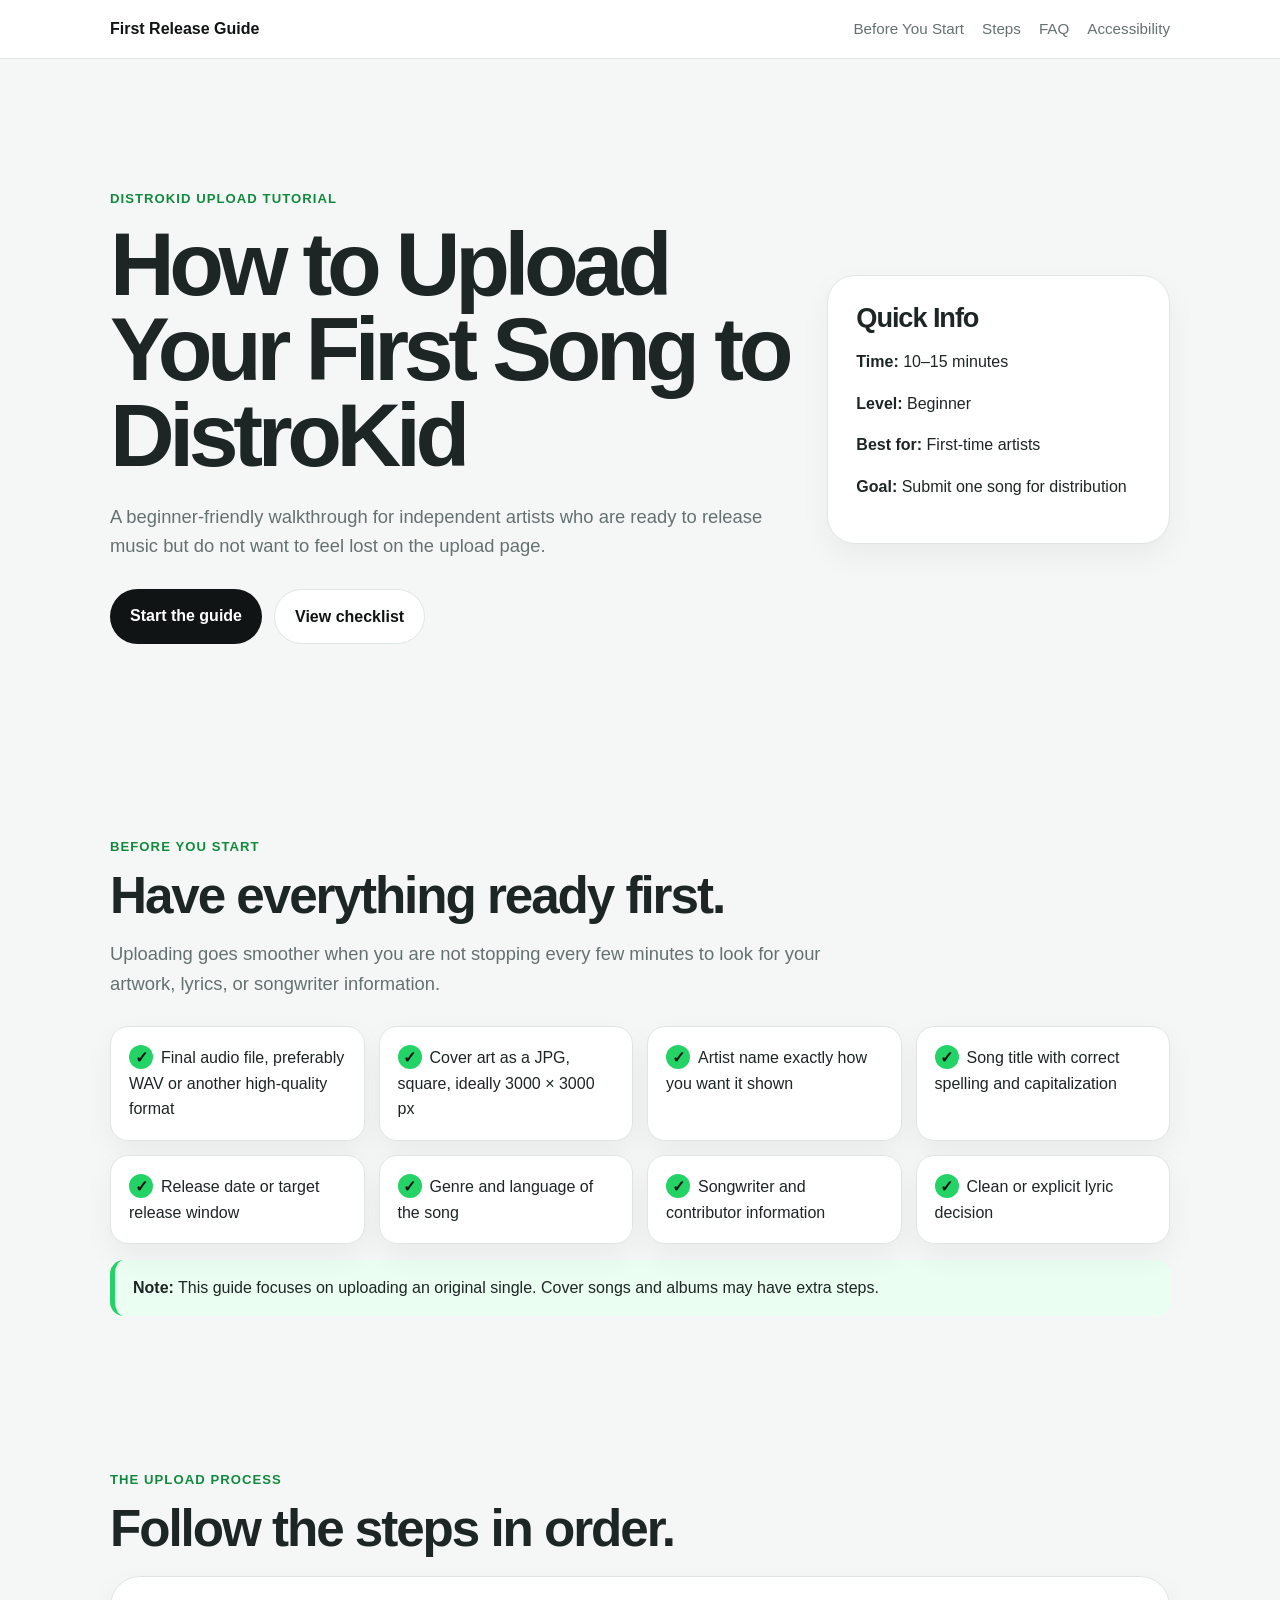
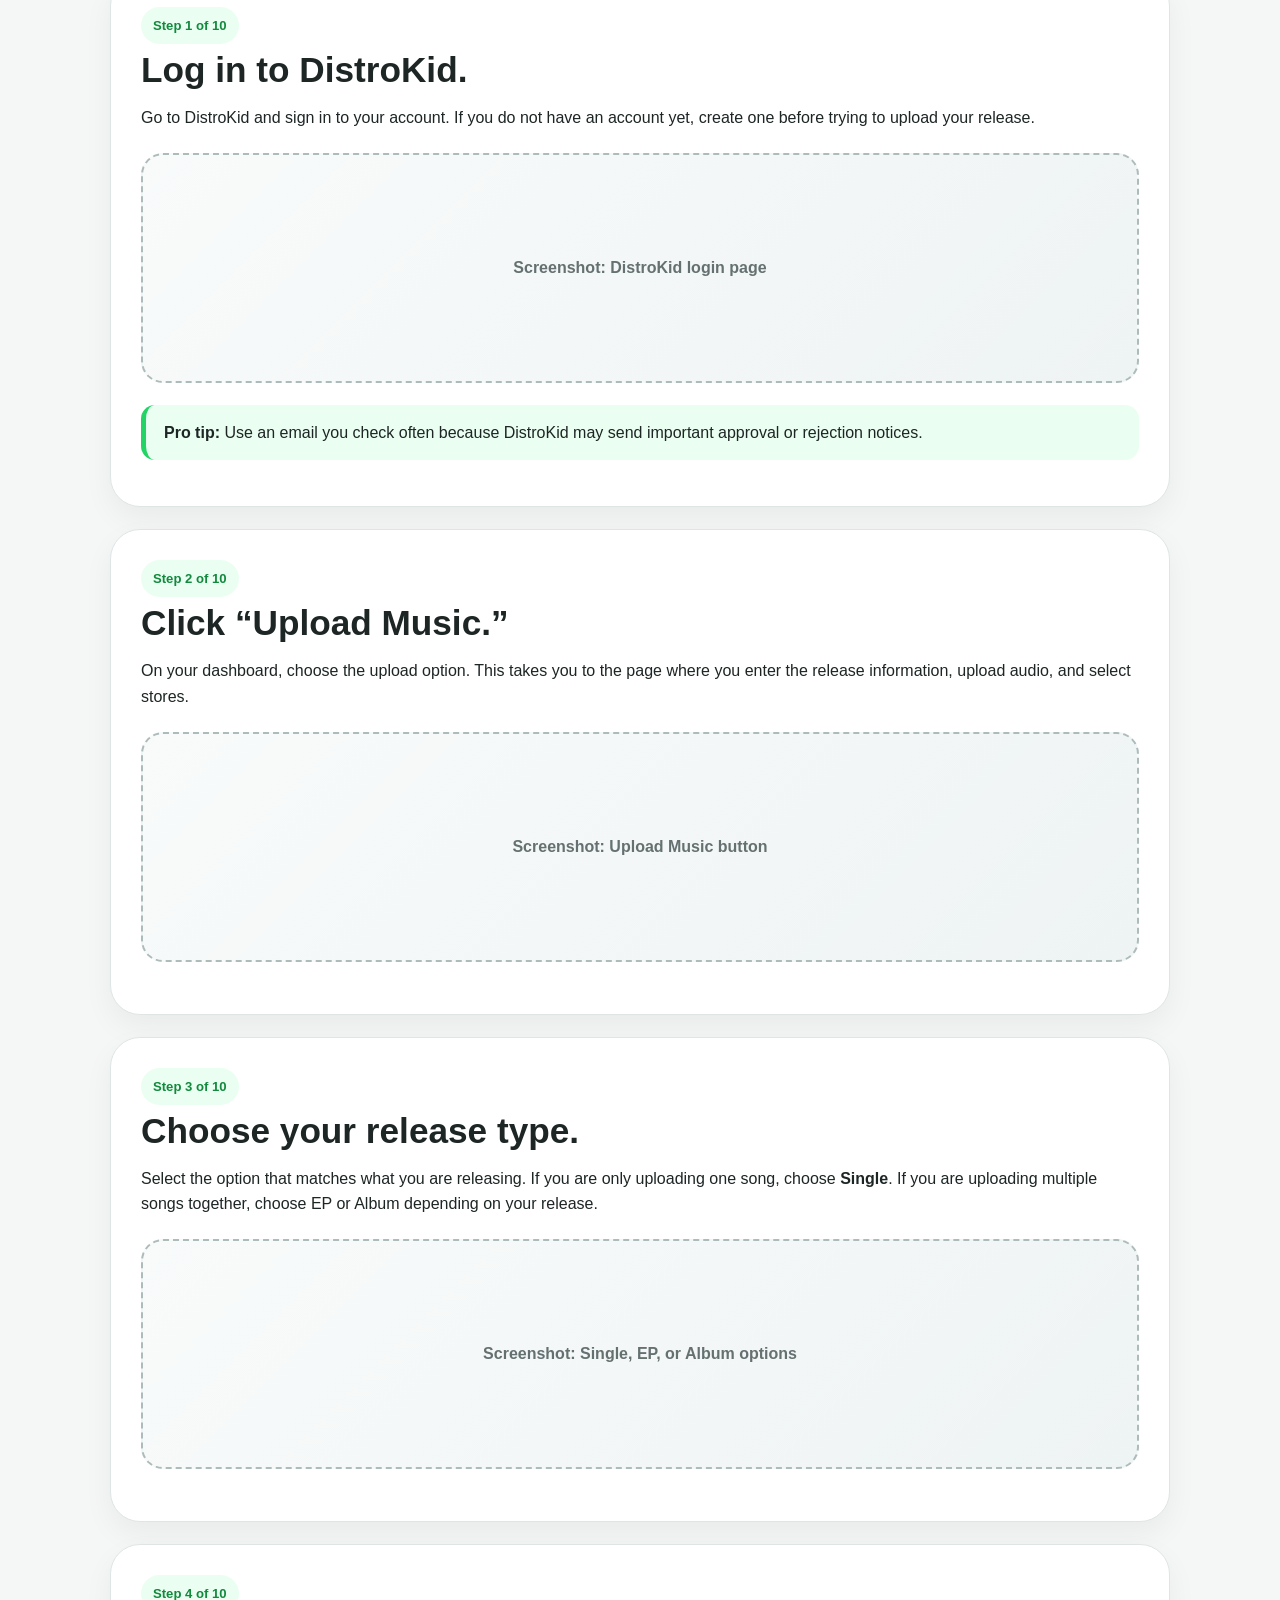
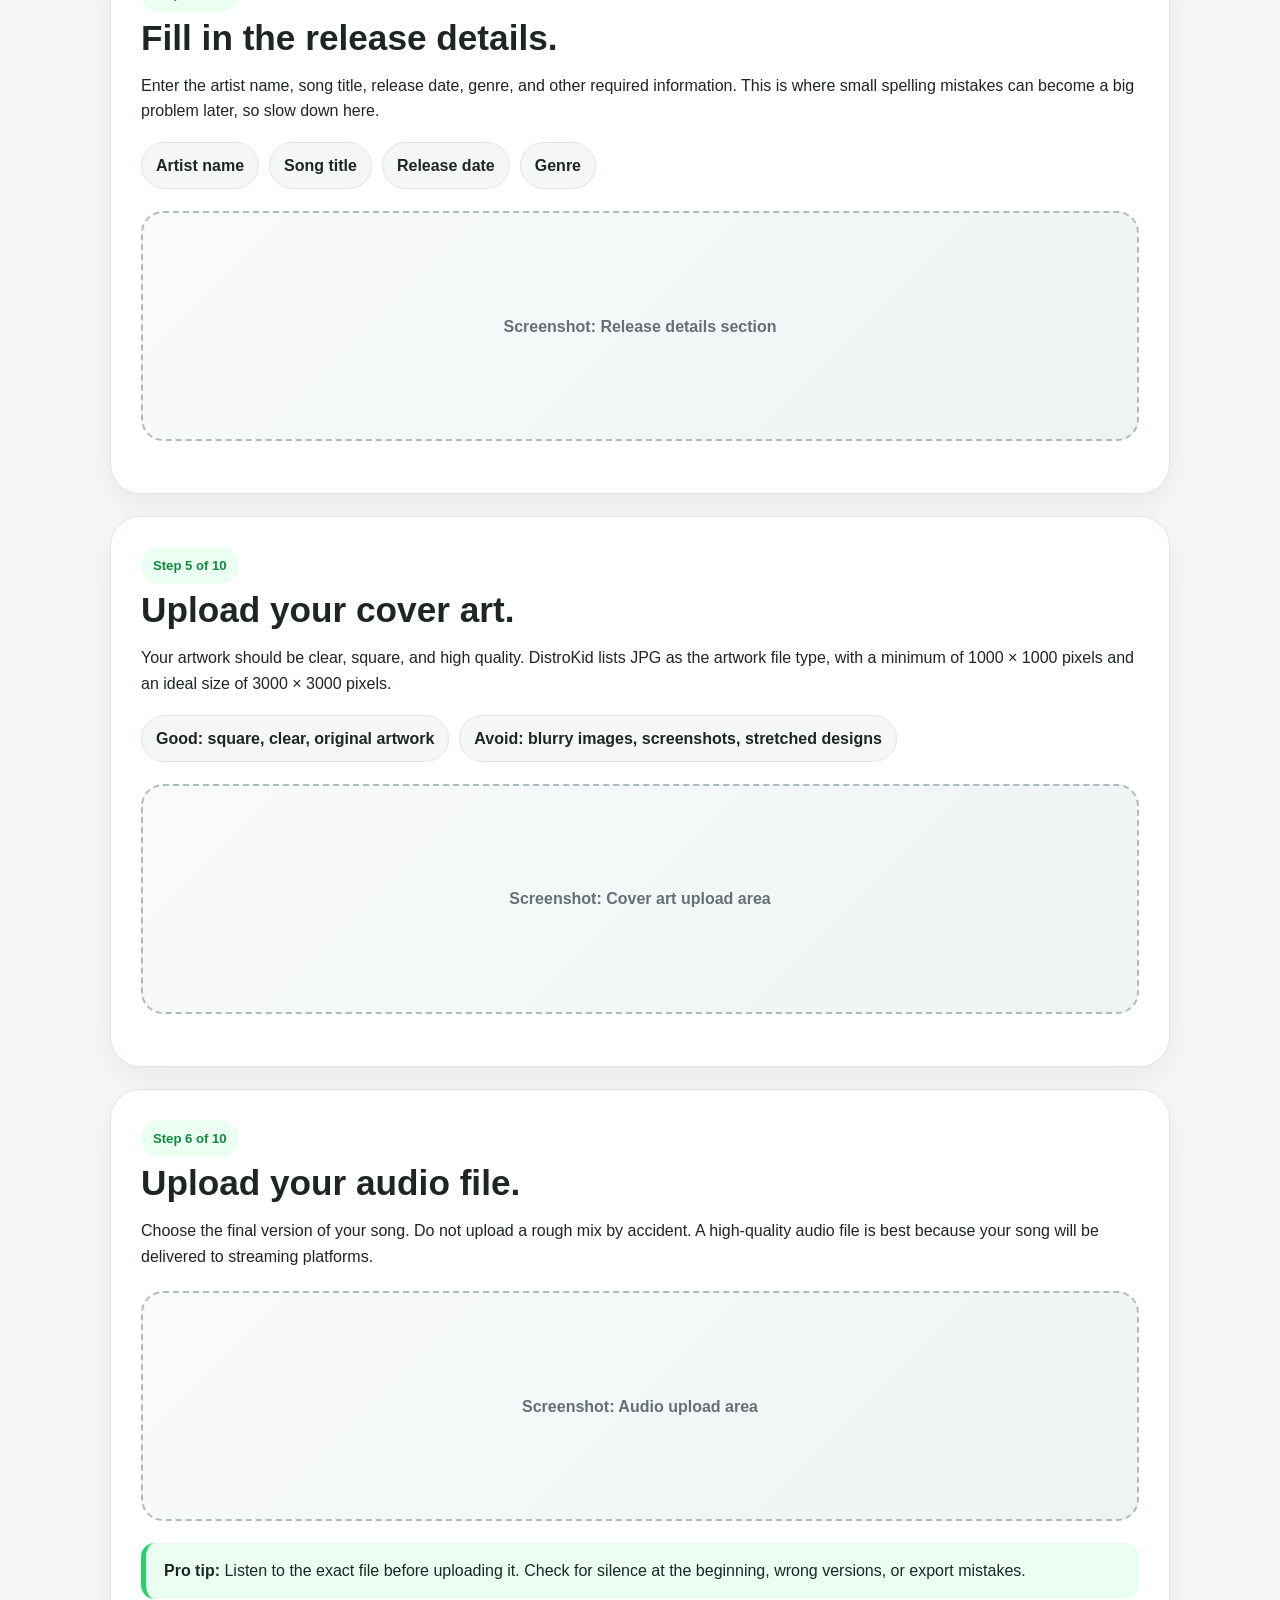
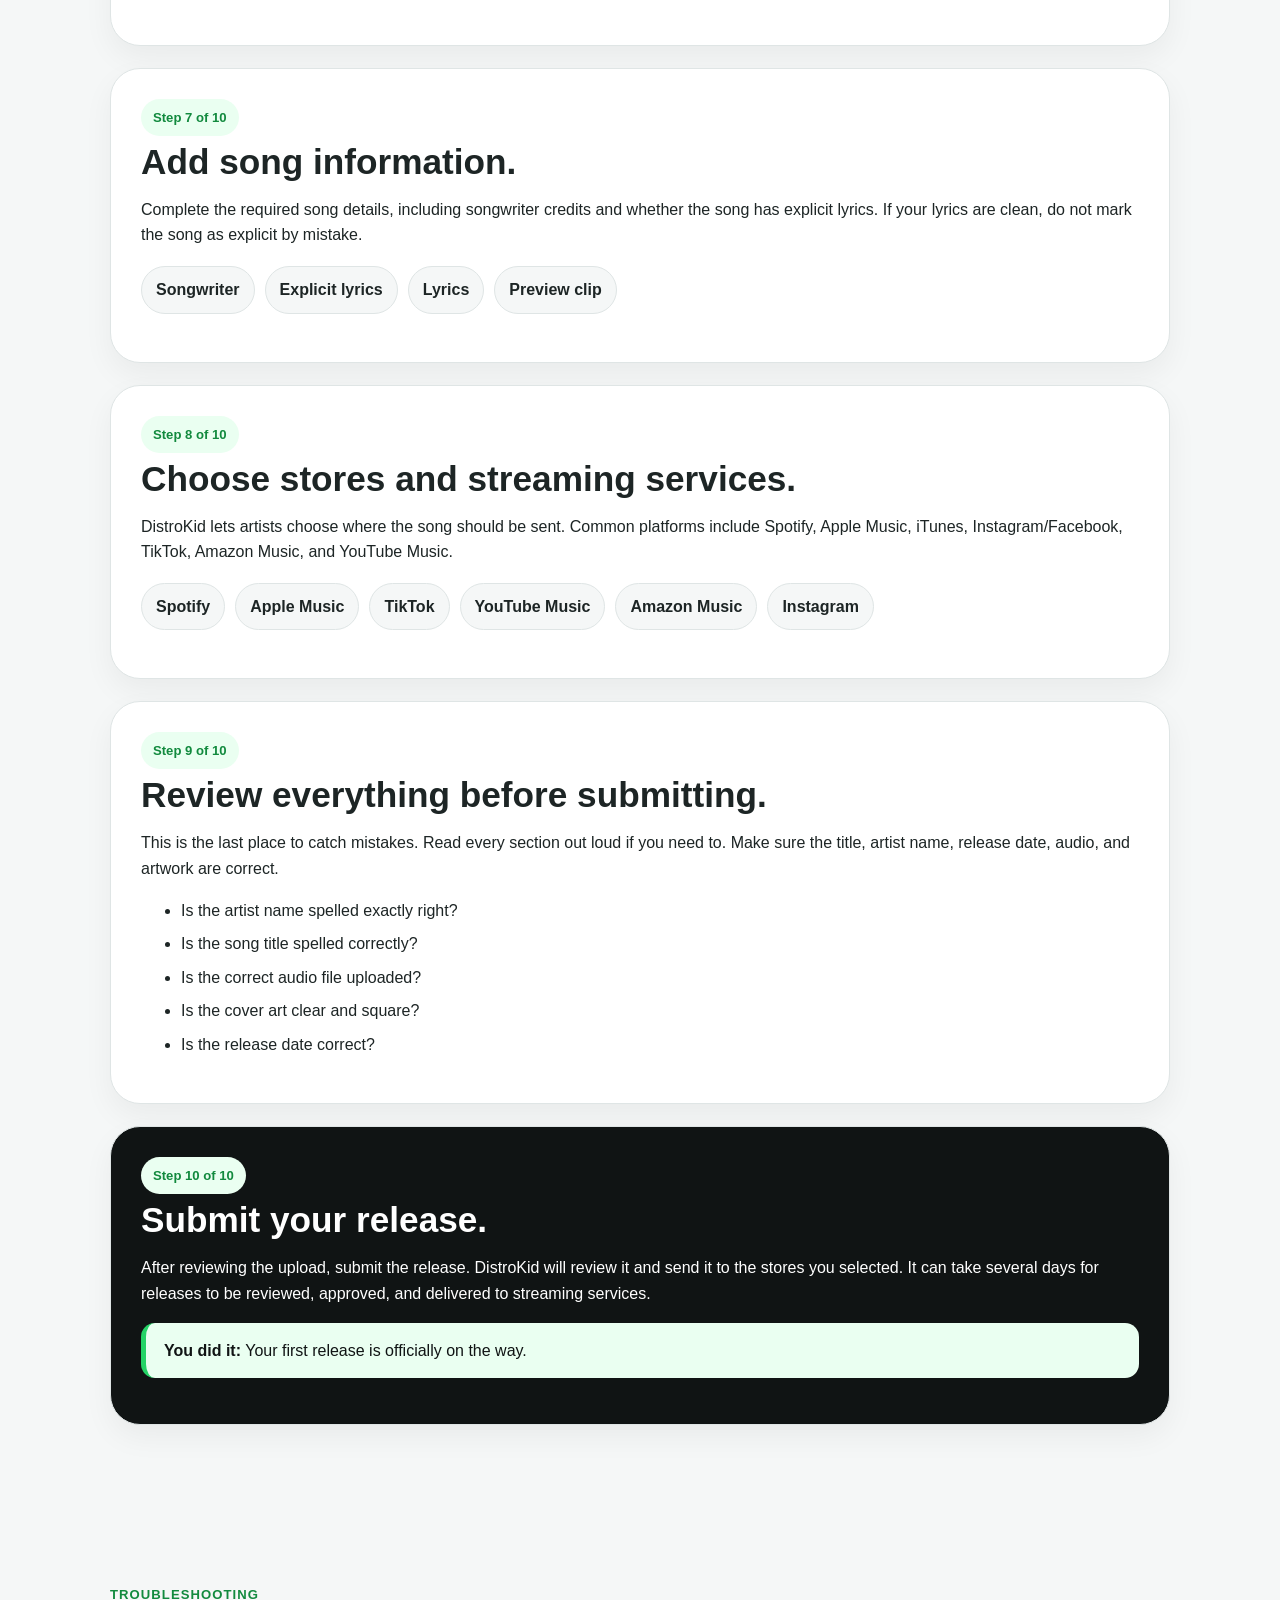
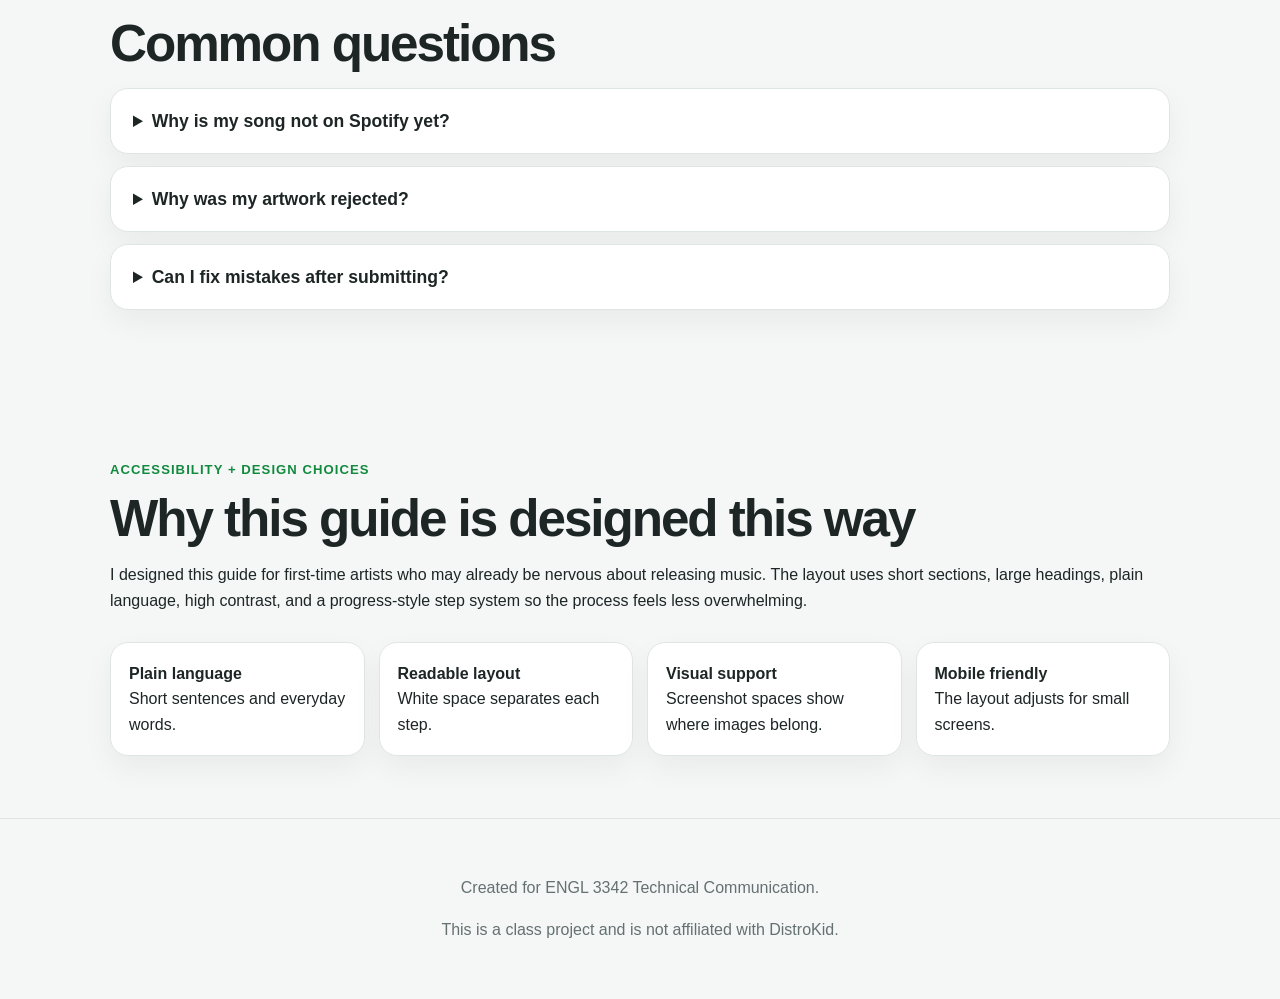
==== commit 877c44f7: "Add files via upload" ====
--- a/index.html
+++ b/index.html
@@ -1,194 +1,194 @@
 <!DOCTYPE html>
 <html lang="en">
 <head>
-  <meta charset="UTF-8">
-  <meta name="viewport" content="width=device-width, initial-scale=1.0">
-  <meta name="description" content="A beginner-friendly guide to uploading a first single through DistroKid.">
+  <meta charset="UTF-8" />
+  <meta name="viewport" content="width=device-width, initial-scale=1.0" />
   <title>How to Upload Your First Song to DistroKid</title>
-  <link rel="stylesheet" href="styles.css">
+  <link rel="stylesheet" href="styles.css" />
 </head>
 <body>
-  <a class="skip-link" href="#main">Skip to the guide</a>
-
   <header class="site-header">
-    <nav class="nav" aria-label="Main navigation">
-      <a class="brand" href="#top">
-        <span class="brand-mark" aria-hidden="true">♪</span>
-        First Release Guide
-      </a>
+    <nav class="nav">
+      <a href="#top" class="logo">First Release Guide</a>
       <div class="nav-links">
-        <a href="#prepare">Prepare</a>
-        <a href="#guide">Guide</a>
-        <a href="#mistakes">Common mistakes</a>
+        <a href="#before">Before You Start</a>
+        <a href="#steps">Steps</a>
         <a href="#faq">FAQ</a>
+        <a href="#accessibility">Accessibility</a>
       </div>
     </nav>
   </header>
 
-  <main id="main">
-    <section class="hero" id="top">
-      <div>
-        <p class="eyebrow">DistroKid tutorial for beginners</p>
+  <main id="top">
+    <section class="hero">
+      <div class="hero-text">
+        <p class="eyebrow">DistroKid Upload Tutorial</p>
         <h1>How to Upload Your First Song to DistroKid</h1>
-        <p class="hero-copy">
-          Uploading your first release can feel like a lot because DistroKid asks for
-          information about your music, artwork, credits, stores, and release date all
-          on one page. This guide walks through the same process I use, one section at
-          a time, so you can submit your first single without guessing what to do next.
-        </p>
+        <p class="hero-copy">A beginner-friendly walkthrough for independent artists who are ready to release music but do not want to feel lost on the upload page.</p>
         <div class="hero-actions">
-          <a class="button" href="#prepare">Start the guide</a>
-          <a class="button secondary" href="#guide">Jump to the steps</a>
+          <a class="button" href="#before">Start the guide</a>
+          <a class="button secondary" href="#checklist">View checklist</a>
         </div>
       </div>
-
-      <aside class="quick-card" aria-label="Guide information">
-        <h2>Quick information</h2>
-        <dl>
-          <div><dt>Time</dt><dd>10–15 minutes</dd></div>
-          <div><dt>Difficulty</dt><dd>Beginner</dd></div>
-          <div><dt>Format</dt><dd>Original single</dd></div>
-          <div><dt>Goal</dt><dd>Submit a release</dd></div>
-        </dl>
+      <aside class="quick-card" aria-label="Project quick facts">
+        <h2>Quick Info</h2>
+        <p><strong>Time:</strong> 10–15 minutes</p>
+        <p><strong>Level:</strong> Beginner</p>
+        <p><strong>Best for:</strong> First-time artists</p>
+        <p><strong>Goal:</strong> Submit one song for distribution</p>
       </aside>
     </section>
 
-    <section class="section" id="prepare">
-      <p class="eyebrow">Before you begin</p>
-      <h2>Get everything ready before opening the upload form.</h2>
-      <p class="lead">
-        Having your files and information ready keeps you from stopping halfway through
-        the process and helps prevent small mistakes that can delay your release.
-      </p>
-
-      <div class="checklist">
-        <div><span>✓</span><strong>Final audio file</strong><small>Use the finished mix, preferably WAV.</small></div>
-        <div><span>✓</span><strong>Square cover artwork</strong><small>A clear 3000 × 3000 JPG is ideal.</small></div>
-        <div><span>✓</span><strong>Artist and song names</strong><small>Check spelling and capitalization.</small></div>
-        <div><span>✓</span><strong>Release date</strong><small>Choose the date you want the song to go live.</small></div>
-        <div><span>✓</span><strong>Genre and language</strong><small>Select the closest available options.</small></div>
-        <div><span>✓</span><strong>Songwriter credits</strong><small>Use legal names where DistroKid requests them.</small></div>
+    <section id="before" class="section">
+      <p class="eyebrow">Before You Start</p>
+      <h2>Have everything ready first.</h2>
+      <p class="section-intro">Uploading goes smoother when you are not stopping every few minutes to look for your artwork, lyrics, or songwriter information.</p>
+      <div id="checklist" class="checklist-grid">
+        <div class="check-item">Final audio file, preferably WAV or another high-quality format</div>
+        <div class="check-item">Cover art as a JPG, square, ideally 3000 × 3000 px</div>
+        <div class="check-item">Artist name exactly how you want it shown</div>
+        <div class="check-item">Song title with correct spelling and capitalization</div>
+        <div class="check-item">Release date or target release window</div>
+        <div class="check-item">Genre and language of the song</div>
+        <div class="check-item">Songwriter and contributor information</div>
+        <div class="check-item">Clean or explicit lyric decision</div>
       </div>
-
-      <div class="notice">
-        <strong>This guide focuses on an original single.</strong>
-        Cover songs and multi-song releases can require additional information.
-      </div>
+      <p class="note"><strong>Note:</strong> This guide focuses on uploading an original single. Cover songs and albums may have extra steps.</p>
     </section>
 
-    <section class="section" id="guide">
-      <p class="eyebrow">The upload process</p>
+    <section id="steps" class="section">
+      <p class="eyebrow">The Upload Process</p>
       <h2>Follow the steps in order.</h2>
 
-      <article class="step">
-        <div class="step-heading"><span>1</span><div><p>Step 1 of 11</p><h3>Open your DistroKid dashboard.</h3></div></div>
-        <p>Sign in to DistroKid and select <strong>Upload music</strong>. This opens the form used to build and submit a new release.</p>
-        <img src="images/step-01-dashboard.png" alt="DistroKid dashboard showing the Upload music button." loading="lazy">
-        <div class="tip"><strong>Tip:</strong> Make sure you are signed into the correct DistroKid account before starting.</div>
+      <article class="step-card">
+        <div class="step-meta">Step 1 of 10</div>
+        <h3>Log in to DistroKid.</h3>
+        <p>Go to DistroKid and sign in to your account. If you do not have an account yet, create one before trying to upload your release.</p>
+        <div class="image-placeholder" role="img" aria-label="Screenshot placeholder showing the DistroKid login page">Screenshot: DistroKid login page</div>
+        <p class="tip"><strong>Pro tip:</strong> Use an email you check often because DistroKid may send important approval or rejection notices.</p>
       </article>
 
-      <article class="step">
-        <div class="step-heading"><span>2</span><div><p>Step 2 of 11</p><h3>Choose stores and the number of songs.</h3></div></div>
-        <p>Leave the major streaming services selected unless you have a reason to exclude one. Choose <strong>1 song (a single)</strong> when uploading one track.</p>
-        <img src="images/step-02-stores-release-type.png" alt="DistroKid store-selection list and the menu for choosing one song as a single." loading="lazy">
+      <article class="step-card">
+        <div class="step-meta">Step 2 of 10</div>
+        <h3>Click “Upload Music.”</h3>
+        <p>On your dashboard, choose the upload option. This takes you to the page where you enter the release information, upload audio, and select stores.</p>
+        <div class="image-placeholder" role="img" aria-label="Screenshot placeholder showing where to click Upload Music">Screenshot: Upload Music button</div>
       </article>
 
-      <article class="step">
-        <div class="step-heading"><span>3</span><div><p>Step 3 of 11</p><h3>Answer the release-status questions.</h3></div></div>
-        <p>Decide whether to add the Social Media Pack and tell DistroKid whether the song has been released before. Paid extras are optional, so read the description before selecting one.</p>
-        <img src="images/step-03-social-pack-release-status.png" alt="DistroKid options for the Social Media Pack and whether a single was previously released." loading="lazy">
+      <article class="step-card">
+        <div class="step-meta">Step 3 of 10</div>
+        <h3>Choose your release type.</h3>
+        <p>Select the option that matches what you are releasing. If you are only uploading one song, choose <strong>Single</strong>. If you are uploading multiple songs together, choose EP or Album depending on your release.</p>
+        <div class="image-placeholder" role="img" aria-label="Screenshot placeholder showing single EP and album options">Screenshot: Single, EP, or Album options</div>
       </article>
 
-      <article class="step">
-        <div class="step-heading"><span>4</span><div><p>Step 4 of 11</p><h3>Confirm the artist and platform profiles.</h3></div></div>
-        <p>Select the correct artist name. If the artist already has Spotify, Apple Music, or YouTube Music profiles, carefully confirm that DistroKid matched the correct pages.</p>
-        <img src="images/step-04-artist-platforms.png" alt="DistroKid artist selection and profile confirmation areas for Spotify, Apple Music, and YouTube Music." loading="lazy">
-        <div class="warning"><strong>Double-check this section.</strong> A wrong artist match can send the release to another artist’s page.</div>
+      <article class="step-card">
+        <div class="step-meta">Step 4 of 10</div>
+        <h3>Fill in the release details.</h3>
+        <p>Enter the artist name, song title, release date, genre, and other required information. This is where small spelling mistakes can become a big problem later, so slow down here.</p>
+        <div class="mini-list">
+          <span>Artist name</span>
+          <span>Song title</span>
+          <span>Release date</span>
+          <span>Genre</span>
+        </div>
+        <div class="image-placeholder" role="img" aria-label="Screenshot placeholder showing release information fields">Screenshot: Release details section</div>
       </article>
 
-      <article class="step">
-        <div class="step-heading"><span>5</span><div><p>Step 5 of 11</p><h3>Enter the release date, label, language, and genre.</h3></div></div>
-        <p>Choose the release date and complete the basic release information. Independent artists can usually enter their artist or project name in the record-label field.</p>
-        <img src="images/step-05-release-details.png" alt="DistroKid fields for release date, record label, language, and genre." loading="lazy">
+      <article class="step-card">
+        <div class="step-meta">Step 5 of 10</div>
+        <h3>Upload your cover art.</h3>
+        <p>Your artwork should be clear, square, and high quality. DistroKid lists JPG as the artwork file type, with a minimum of 1000 × 1000 pixels and an ideal size of 3000 × 3000 pixels.</p>
+        <div class="do-dont">
+          <div><strong>Good:</strong> square, clear, original artwork</div>
+          <div><strong>Avoid:</strong> blurry images, screenshots, stretched designs</div>
+        </div>
+        <div class="image-placeholder" role="img" aria-label="Screenshot placeholder showing the cover art upload area">Screenshot: Cover art upload area</div>
       </article>
 
-      <article class="step">
-        <div class="step-heading"><span>6</span><div><p>Step 6 of 11</p><h3>Upload the cover art and enter the song title.</h3></div></div>
-        <p>Upload clear, square artwork that you own and have permission to use. Then enter the song title exactly as you want listeners to see it.</p>
-        <img src="images/step-06-cover-art-track-info.png" alt="DistroKid album-cover upload area and song-title fields." loading="lazy">
-        <div class="tip"><strong>Before moving on:</strong> If the artwork looks blurry here, it will also look blurry in stores.</div>
+      <article class="step-card">
+        <div class="step-meta">Step 6 of 10</div>
+        <h3>Upload your audio file.</h3>
+        <p>Choose the final version of your song. Do not upload a rough mix by accident. A high-quality audio file is best because your song will be delivered to streaming platforms.</p>
+        <div class="image-placeholder" role="img" aria-label="Screenshot placeholder showing the audio upload area">Screenshot: Audio upload area</div>
+        <p class="tip"><strong>Pro tip:</strong> Listen to the exact file before uploading it. Check for silence at the beginning, wrong versions, or export mistakes.</p>
       </article>
 
-      <article class="step">
-        <div class="step-heading"><span>7</span><div><p>Step 7 of 11</p><h3>Upload the final audio file.</h3></div></div>
-        <p>Select the final version of the song. Listen to that exact file before uploading so you do not accidentally submit an old mix or an unfinished export.</p>
-        <img src="images/step-07-audio-upload.png" alt="DistroKid audio-file upload area and original-song or cover-song selection." loading="lazy">
+      <article class="step-card">
+        <div class="step-meta">Step 7 of 10</div>
+        <h3>Add song information.</h3>
+        <p>Complete the required song details, including songwriter credits and whether the song has explicit lyrics. If your lyrics are clean, do not mark the song as explicit by mistake.</p>
+        <div class="mini-list">
+          <span>Songwriter</span>
+          <span>Explicit lyrics</span>
+          <span>Lyrics</span>
+          <span>Preview clip</span>
+        </div>
       </article>
 
-      <article class="step">
-        <div class="step-heading"><span>8</span><div><p>Step 8 of 11</p><h3>Add songwriter and content details.</h3></div></div>
-        <p>Enter the songwriter’s legal name and answer the questions about explicit lyrics, radio edits, instrumentals, and AI-generated content honestly.</p>
-        <img src="images/step-08-song-details.png" alt="DistroKid fields for songwriter names, explicit lyrics, radio edit, instrumental status, and AI-generated content." loading="lazy">
+      <article class="step-card">
+        <div class="step-meta">Step 8 of 10</div>
+        <h3>Choose stores and streaming services.</h3>
+        <p>DistroKid lets artists choose where the song should be sent. Common platforms include Spotify, Apple Music, iTunes, Instagram/Facebook, TikTok, Amazon Music, and YouTube Music.</p>
+        <div class="platforms" aria-label="Example streaming platforms">
+          <span>Spotify</span><span>Apple Music</span><span>TikTok</span><span>YouTube Music</span><span>Amazon Music</span><span>Instagram</span>
+        </div>
       </article>
 
-      <article class="step">
-        <div class="step-heading"><span>9</span><div><p>Step 9 of 11</p><h3>Choose the preview and complete store credits.</h3></div></div>
-        <p>You can let the streaming services choose the preview clip or select its starting point. Complete any performer and producer credits required by the selected stores.</p>
-        <img src="images/step-09-preview-credits.png" alt="DistroKid options for preview clips, track price, and Apple Music credits." loading="lazy">
+      <article class="step-card">
+        <div class="step-meta">Step 9 of 10</div>
+        <h3>Review everything before submitting.</h3>
+        <p>This is the last place to catch mistakes. Read every section out loud if you need to. Make sure the title, artist name, release date, audio, and artwork are correct.</p>
+        <ul class="review-list">
+          <li>Is the artist name spelled exactly right?</li>
+          <li>Is the song title spelled correctly?</li>
+          <li>Is the correct audio file uploaded?</li>
+          <li>Is the cover art clear and square?</li>
+          <li>Is the release date correct?</li>
+        </ul>
       </article>
 
-      <article class="step">
-        <div class="step-heading"><span>10</span><div><p>Step 10 of 11</p><h3>Review optional extras.</h3></div></div>
-        <p>Services such as Leave a Legacy, Discovery Pack, Store Maximizer, and Social Media Pack cost extra. None of them are required to submit a basic release.</p>
-        <img src="images/step-10-extras.png" alt="DistroKid optional paid extras for a release." loading="lazy">
-        <div class="tip"><strong>Tip:</strong> Do not select an extra just because it appears on the form. Read what it does and check whether the fee is one-time or recurring.</div>
-      </article>
-
-      <article class="step celebration">
-        <div class="step-heading"><span>11</span><div><p>Step 11 of 11</p><h3>Accept the required statements, review, and submit.</h3></div></div>
-        <p>Read each mandatory statement before checking it. Then review the artist name, song title, artwork, release date, label, stores, and audio one last time before submitting.</p>
-        <img src="images/step-11-review-submit.png" alt="DistroKid mandatory checkboxes and final release preview." loading="lazy">
-        <div class="success"><strong>Congratulations!</strong> Once submitted, the release enters DistroKid’s review and delivery process.</div>
+      <article class="step-card celebration">
+        <div class="step-meta">Step 10 of 10</div>
+        <h3>Submit your release.</h3>
+        <p>After reviewing the upload, submit the release. DistroKid will review it and send it to the stores you selected. It can take several days for releases to be reviewed, approved, and delivered to streaming services.</p>
+        <p class="tip"><strong>You did it:</strong> Your first release is officially on the way.</p>
       </article>
     </section>
 
-    <section class="section" id="mistakes">
-      <p class="eyebrow">Before you click submit</p>
-      <h2>Common mistakes to catch early</h2>
-      <div class="mistakes-grid">
-        <div><strong>Wrong audio file</strong><p>Listen to the uploaded file and confirm it is the final mix.</p></div>
-        <div><strong>Misspelled artist or title</strong><p>Check spelling, punctuation, and capitalization.</p></div>
-        <div><strong>Low-quality artwork</strong><p>Use a clean square file instead of a screenshot or stretched image.</p></div>
-        <div><strong>Wrong artist profile</strong><p>Confirm every platform match before continuing.</p></div>
-        <div><strong>Accidental paid extras</strong><p>Review every optional checkbox and its price.</p></div>
-        <div><strong>Unrealistic release date</strong><p>Give the stores enough time to process and deliver the release.</p></div>
-      </div>
+    <section id="faq" class="section faq-section">
+      <p class="eyebrow">Troubleshooting</p>
+      <h2>Common questions</h2>
+      <details>
+        <summary>Why is my song not on Spotify yet?</summary>
+        <p>It may still be processing. DistroKid says releases can take several days to be reviewed, approved, and sent to streaming services. Each platform also needs time to ingest the release.</p>
+      </details>
+      <details>
+        <summary>Why was my artwork rejected?</summary>
+        <p>Artwork can run into issues if it is low quality, not square, too small, or not formatted correctly. Check the artwork requirements and upload a clean JPG version.</p>
+      </details>
+      <details>
+        <summary>Can I fix mistakes after submitting?</summary>
+        <p>Some edits may be possible, but it is better to catch mistakes before submitting. Spelling, artist names, and audio files should be reviewed carefully before clicking submit.</p>
+      </details>
     </section>
 
-    <section class="section" id="faq">
-      <p class="eyebrow">Troubleshooting</p>
-      <h2>Frequently asked questions</h2>
-      <details><summary>Why is my song not live immediately?</summary><p>DistroKid and each selected store need time to review, process, and deliver the release. A delay does not automatically mean something went wrong.</p></details>
-      <details><summary>Can I edit a release after submitting?</summary><p>Some information can be changed, but corrections may take time and certain changes can be limited. It is easier to catch mistakes before submitting.</p></details>
-      <details><summary>Why might artwork be rejected?</summary><p>Common reasons include low resolution, poor quality, unauthorized images, URLs, social-media handles, or content that does not meet store requirements.</p></details>
-      <details><summary>Do I need the optional extras?</summary><p>No. They offer additional services, but a first-time artist can submit a basic release without selecting them.</p></details>
-    </section>
-
-    <section class="section accessibility">
-      <p class="eyebrow">Accessibility and design</p>
-      <h2>Why the guide is built this way</h2>
-      <p class="lead">
-        The guide uses plain language, numbered steps, high contrast, consistent headings,
-        descriptive image text, and one main action per section. Real screenshots let users
-        compare the guide with the screen in front of them, while the responsive layout
-        allows the instructions to be read on a computer, tablet, or phone.
-      </p>
+    <section id="accessibility" class="section accessibility-section">
+      <p class="eyebrow">Accessibility + Design Choices</p>
+      <h2>Why this guide is designed this way</h2>
+      <p>I designed this guide for first-time artists who may already be nervous about releasing music. The layout uses short sections, large headings, plain language, high contrast, and a progress-style step system so the process feels less overwhelming.</p>
+      <div class="access-grid">
+        <div><strong>Plain language</strong><br />Short sentences and everyday words.</div>
+        <div><strong>Readable layout</strong><br />White space separates each step.</div>
+        <div><strong>Visual support</strong><br />Screenshot spaces show where images belong.</div>
+        <div><strong>Mobile friendly</strong><br />The layout adjusts for small screens.</div>
+      </div>
     </section>
   </main>
 
-  <footer>
+  <footer class="footer">
     <p>Created for ENGL 3342 Technical Communication.</p>
-    <p>This student project is not affiliated with or endorsed by DistroKid.</p>
+    <p>This is a class project and is not affiliated with DistroKid.</p>
   </footer>
 </body>
 </html>
--- a/styles.css
+++ b/styles.css
@@ -1,149 +1,216 @@
-*{box-sizing:border-box}
-:root{
-  --ink:#142118;
-  --muted:#5f6b63;
-  --surface:#ffffff;
-  --soft:#f3f7f2;
-  --line:#dce5dc;
-  --green:#45d20b;
-  --green-dark:#24790b;
-  --navy:#152131;
-  --warning:#fff4d6;
-  --success:#eaf9e6;
-}
-html{scroll-behavior:smooth}
-body{
-  margin:0;
-  font-family:Inter,-apple-system,BlinkMacSystemFont,"Segoe UI",sans-serif;
-  color:var(--ink);
-  background:#f7faf7;
-  line-height:1.65;
-}
-img{max-width:100%;display:block}
-a{color:inherit}
-.skip-link{
-  position:absolute;left:-9999px;top:0;background:#fff;padding:.7rem 1rem;z-index:999
-}
-.skip-link:focus{left:1rem;top:1rem}
-.site-header{
-  position:sticky;top:0;z-index:50;
-  background:rgba(21,33,49,.96);
-  border-bottom:1px solid rgba(255,255,255,.12);
-  backdrop-filter:blur(12px);
-}
-.nav{
-  width:min(1180px,calc(100% - 2rem));
-  margin:auto;min-height:72px;
-  display:flex;align-items:center;justify-content:space-between;gap:1rem
-}
-.brand{
-  color:#fff;text-decoration:none;font-weight:800;font-size:1.05rem;
-  display:flex;align-items:center;gap:.65rem
-}
-.brand-mark{
-  display:grid;place-items:center;width:36px;height:36px;border-radius:50%;
-  color:#132014;background:var(--green);font-size:1.25rem
-}
-.nav-links{display:flex;gap:1.3rem}
-.nav-links a{color:#eaf1ec;text-decoration:none;font-weight:650;font-size:.92rem}
-.nav-links a:hover,.nav-links a:focus{color:var(--green)}
-main{width:min(1180px,calc(100% - 2rem));margin:auto}
-.hero{
-  padding:5.5rem 0 4rem;
-  display:grid;grid-template-columns:minmax(0,1.55fr) minmax(280px,.65fr);
-  align-items:center;gap:3rem
-}
-.eyebrow{
-  color:var(--green-dark);font-size:.78rem;font-weight:850;letter-spacing:.13em;
-  text-transform:uppercase;margin:0 0 .65rem
-}
-h1,h2,h3{line-height:1.16;margin-top:0}
-h1{font-size:clamp(2.6rem,6vw,5rem);letter-spacing:-.055em;margin-bottom:1.25rem;max-width:850px}
-h2{font-size:clamp(2rem,4vw,3.2rem);letter-spacing:-.035em;margin-bottom:1rem}
-h3{font-size:clamp(1.35rem,2vw,1.9rem);margin-bottom:.45rem}
-.hero-copy,.lead{font-size:1.12rem;color:var(--muted);max-width:760px}
-.hero-actions{display:flex;gap:.75rem;flex-wrap:wrap;margin-top:2rem}
-.button{
-  display:inline-flex;align-items:center;justify-content:center;
-  min-height:48px;padding:.7rem 1.15rem;border-radius:10px;
-  text-decoration:none;font-weight:800;background:var(--green);color:#142118
-}
-.button:hover,.button:focus{background:#59e71c}
-.button.secondary{background:#fff;border:1px solid var(--line)}
-.quick-card{
-  background:var(--navy);color:#fff;border-radius:22px;padding:1.6rem;
-  box-shadow:0 24px 60px rgba(15,30,20,.16)
-}
-.quick-card h2{font-size:1.3rem;margin-bottom:1rem}
-.quick-card dl{margin:0}
-.quick-card dl div{
-  display:flex;justify-content:space-between;gap:1rem;padding:.8rem 0;
-  border-top:1px solid rgba(255,255,255,.13)
-}
-.quick-card dt{color:#bdc9c0}.quick-card dd{margin:0;font-weight:800}
-.section{padding:4.8rem 0;border-top:1px solid var(--line)}
-.checklist{
-  display:grid;grid-template-columns:repeat(3,1fr);gap:1rem;margin:2rem 0
-}
-.checklist>div,.mistakes-grid>div{
-  background:var(--surface);border:1px solid var(--line);border-radius:16px;padding:1.15rem;
-  box-shadow:0 8px 24px rgba(34,67,44,.045)
-}
-.checklist span{
-  display:inline-grid;place-items:center;width:27px;height:27px;border-radius:50%;
-  margin-right:.45rem;background:var(--green);font-weight:900
-}
-.checklist strong{display:inline}
-.checklist small{display:block;color:var(--muted);margin:.5rem 0 0 2.25rem}
-.notice,.tip,.warning,.success{
-  border-radius:14px;padding:1rem 1.1rem;margin:1.25rem 0
-}
-.notice,.tip{background:#eff9eb;border:1px solid #cceac3}
-.warning{background:var(--warning);border:1px solid #efdb9f}
-.success{background:var(--success);border:1px solid #bfe5b5}
-.step{
-  background:var(--surface);border:1px solid var(--line);border-radius:22px;
-  padding:clamp(1.15rem,3vw,2rem);margin:1.4rem 0 2.1rem;
-  box-shadow:0 16px 45px rgba(36,70,44,.06)
-}
-.step-heading{display:flex;align-items:flex-start;gap:1rem;margin-bottom:1rem}
-.step-heading>span{
-  flex:0 0 auto;display:grid;place-items:center;width:46px;height:46px;
-  border-radius:14px;background:var(--green);font-weight:900;font-size:1.2rem
-}
-.step-heading p{
-  margin:0 0 .1rem;color:var(--green-dark);font-weight:850;font-size:.78rem;
-  letter-spacing:.1em;text-transform:uppercase
-}
-.step img{
-  width:100%;height:auto;margin:1.35rem 0;border-radius:15px;
-  border:1px solid var(--line);box-shadow:0 13px 35px rgba(19,34,26,.1)
-}
-.celebration{border-color:#aadb9f}
-.mistakes-grid{display:grid;grid-template-columns:repeat(3,1fr);gap:1rem;margin-top:2rem}
-.mistakes-grid p{margin:.35rem 0 0;color:var(--muted)}
-details{
-  background:#fff;border:1px solid var(--line);border-radius:14px;
-  margin:.75rem 0;padding:1rem 1.15rem
-}
-summary{cursor:pointer;font-weight:800}
-details p{color:var(--muted);margin-bottom:0}
-.accessibility{background:linear-gradient(135deg,#edf7ea,#fff);padding-left:2rem;padding-right:2rem;border-radius:22px;margin-bottom:4rem}
-footer{
-  text-align:center;padding:2.2rem 1rem;background:var(--navy);color:#d8e2da;font-size:.9rem
-}
-footer p{margin:.25rem}
-@media (max-width:850px){
-  .hero{grid-template-columns:1fr;padding-top:3.5rem}
-  .checklist,.mistakes-grid{grid-template-columns:1fr 1fr}
-  .nav-links{display:none}
-}
-@media (max-width:560px){
-  main{width:min(100% - 1rem,1180px)}
-  .checklist,.mistakes-grid{grid-template-columns:1fr}
-  .hero{padding-top:2.6rem;gap:1.5rem}
-  h1{font-size:2.65rem}
-  .step{border-radius:16px}
-  .step-heading>span{width:40px;height:40px}
-  .accessibility{padding-left:1rem;padding-right:1rem}
-}
+:root {
+  --green: #24d366;
+  --dark: #101414;
+  --text: #1d2525;
+  --muted: #657070;
+  --light: #f5f7f7;
+  --card: #ffffff;
+  --border: #dfe5e5;
+}
+
+* { box-sizing: border-box; }
+html { scroll-behavior: smooth; }
+body {
+  margin: 0;
+  font-family: Arial, Helvetica, sans-serif;
+  color: var(--text);
+  background: var(--light);
+  line-height: 1.6;
+}
+
+.site-header {
+  position: sticky;
+  top: 0;
+  z-index: 10;
+  background: rgba(255,255,255,0.94);
+  border-bottom: 1px solid var(--border);
+  backdrop-filter: blur(10px);
+}
+.nav {
+  max-width: 1100px;
+  margin: 0 auto;
+  padding: 16px 20px;
+  display: flex;
+  align-items: center;
+  justify-content: space-between;
+  gap: 20px;
+}
+.logo {
+  color: var(--dark);
+  font-weight: 800;
+  text-decoration: none;
+}
+.nav-links { display: flex; gap: 18px; flex-wrap: wrap; }
+.nav-links a {
+  color: var(--muted);
+  text-decoration: none;
+  font-size: 0.95rem;
+}
+.nav-links a:hover { color: var(--dark); }
+
+main { max-width: 1100px; margin: 0 auto; padding: 0 20px; }
+.hero {
+  min-height: 78vh;
+  display: grid;
+  grid-template-columns: 1.6fr 0.8fr;
+  align-items: center;
+  gap: 32px;
+  padding: 70px 0;
+}
+.eyebrow {
+  color: #128a3e;
+  font-size: 0.82rem;
+  font-weight: 800;
+  letter-spacing: .08em;
+  text-transform: uppercase;
+}
+h1 {
+  font-size: clamp(2.5rem, 7vw, 5.6rem);
+  line-height: .95;
+  letter-spacing: -0.06em;
+  margin: 0 0 24px;
+}
+h2 {
+  font-size: clamp(2rem, 4vw, 3.2rem);
+  line-height: 1;
+  letter-spacing: -0.04em;
+  margin: 0 0 18px;
+}
+h3 {
+  font-size: clamp(1.4rem, 3vw, 2.2rem);
+  line-height: 1.05;
+  margin: 8px 0 12px;
+}
+.hero-copy, .section-intro {
+  max-width: 720px;
+  color: var(--muted);
+  font-size: 1.15rem;
+}
+.hero-actions { display: flex; gap: 12px; flex-wrap: wrap; margin-top: 28px; }
+.button {
+  display: inline-block;
+  background: var(--dark);
+  color: white;
+  padding: 14px 20px;
+  border-radius: 999px;
+  text-decoration: none;
+  font-weight: 700;
+}
+.button.secondary {
+  background: white;
+  color: var(--dark);
+  border: 1px solid var(--border);
+}
+.quick-card, .step-card, .faq-section details, .access-grid div, .check-item {
+  background: var(--card);
+  border: 1px solid var(--border);
+  box-shadow: 0 12px 30px rgba(16, 20, 20, 0.05);
+}
+.quick-card {
+  padding: 28px;
+  border-radius: 28px;
+}
+.quick-card h2 { font-size: 1.7rem; }
+.section { padding: 62px 0; }
+.checklist-grid, .access-grid {
+  display: grid;
+  grid-template-columns: repeat(4, 1fr);
+  gap: 14px;
+  margin-top: 28px;
+}
+.check-item, .access-grid div {
+  padding: 18px;
+  border-radius: 18px;
+}
+.check-item::before {
+  content: "✓";
+  display: inline-grid;
+  place-items: center;
+  width: 24px;
+  height: 24px;
+  margin-right: 8px;
+  border-radius: 50%;
+  background: var(--green);
+  color: var(--dark);
+  font-weight: 900;
+}
+.note, .tip {
+  border-left: 5px solid var(--green);
+  background: #eafff1;
+  padding: 15px 18px;
+  border-radius: 14px;
+}
+.step-card {
+  margin: 22px 0;
+  padding: 30px;
+  border-radius: 30px;
+}
+.step-meta {
+  display: inline-block;
+  font-weight: 800;
+  font-size: 0.82rem;
+  color: #128a3e;
+  background: #eafff1;
+  padding: 8px 12px;
+  border-radius: 999px;
+}
+.image-placeholder {
+  min-height: 230px;
+  margin: 22px 0;
+  border: 2px dashed #aebbbb;
+  border-radius: 22px;
+  background: linear-gradient(135deg, #f9fbfb, #eef3f3);
+  display: grid;
+  place-items: center;
+  color: var(--muted);
+  text-align: center;
+  font-weight: 700;
+}
+.mini-list, .platforms, .do-dont {
+  display: flex;
+  gap: 10px;
+  flex-wrap: wrap;
+  margin: 18px 0;
+}
+.mini-list span, .platforms span, .do-dont div {
+  padding: 10px 14px;
+  border-radius: 999px;
+  background: var(--light);
+  border: 1px solid var(--border);
+  font-weight: 700;
+}
+.review-list li { margin-bottom: 8px; }
+.celebration {
+  background: var(--dark);
+  color: white;
+}
+.celebration .tip { color: var(--dark); }
+.faq-section details {
+  padding: 18px 22px;
+  border-radius: 18px;
+  margin: 12px 0;
+}
+summary {
+  cursor: pointer;
+  font-weight: 800;
+  font-size: 1.1rem;
+}
+.footer {
+  text-align: center;
+  padding: 40px 20px;
+  color: var(--muted);
+  border-top: 1px solid var(--border);
+}
+
+@media (max-width: 850px) {
+  .hero { grid-template-columns: 1fr; min-height: auto; padding: 48px 0; }
+  .checklist-grid, .access-grid { grid-template-columns: repeat(2, 1fr); }
+  .nav { align-items: flex-start; flex-direction: column; }
+}
+
+@media (max-width: 560px) {
+  .checklist-grid, .access-grid { grid-template-columns: 1fr; }
+  .nav-links { gap: 10px; }
+  .step-card { padding: 22px; border-radius: 22px; }
+  .image-placeholder { min-height: 160px; }
+}
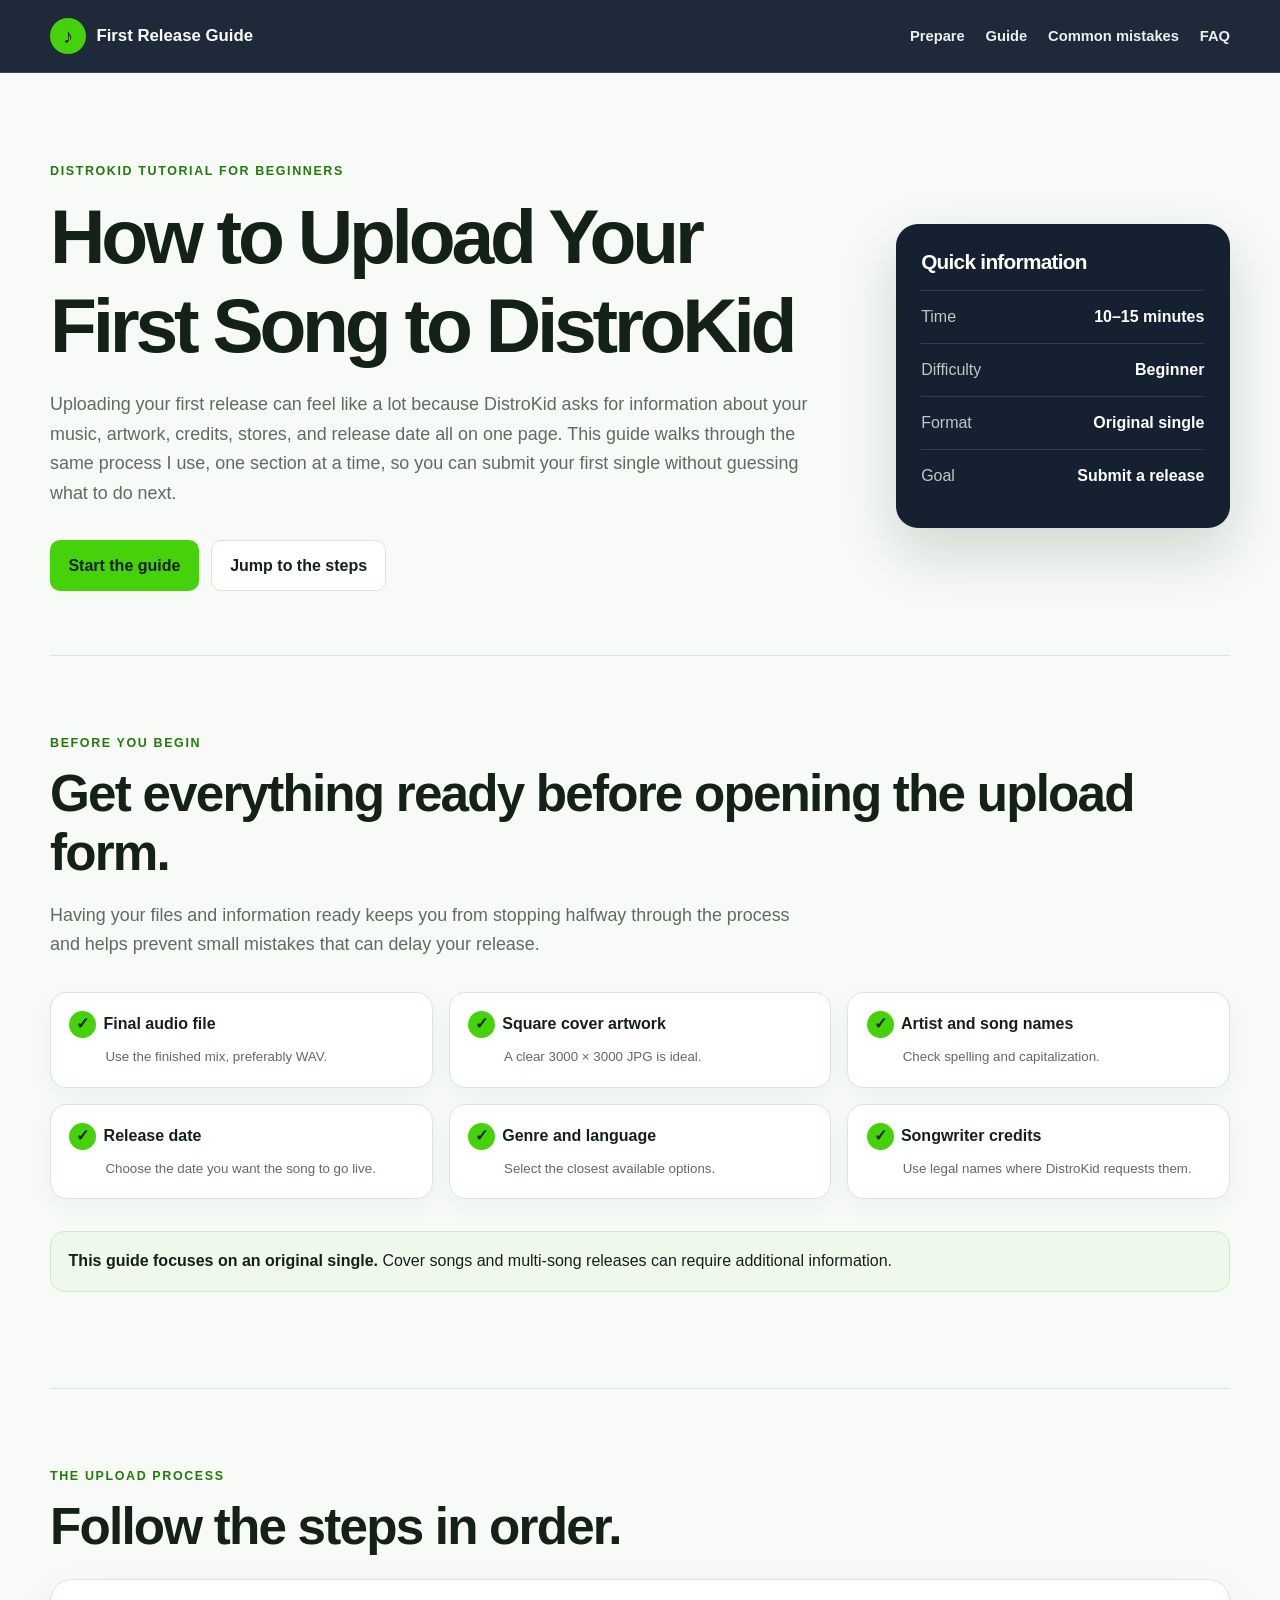
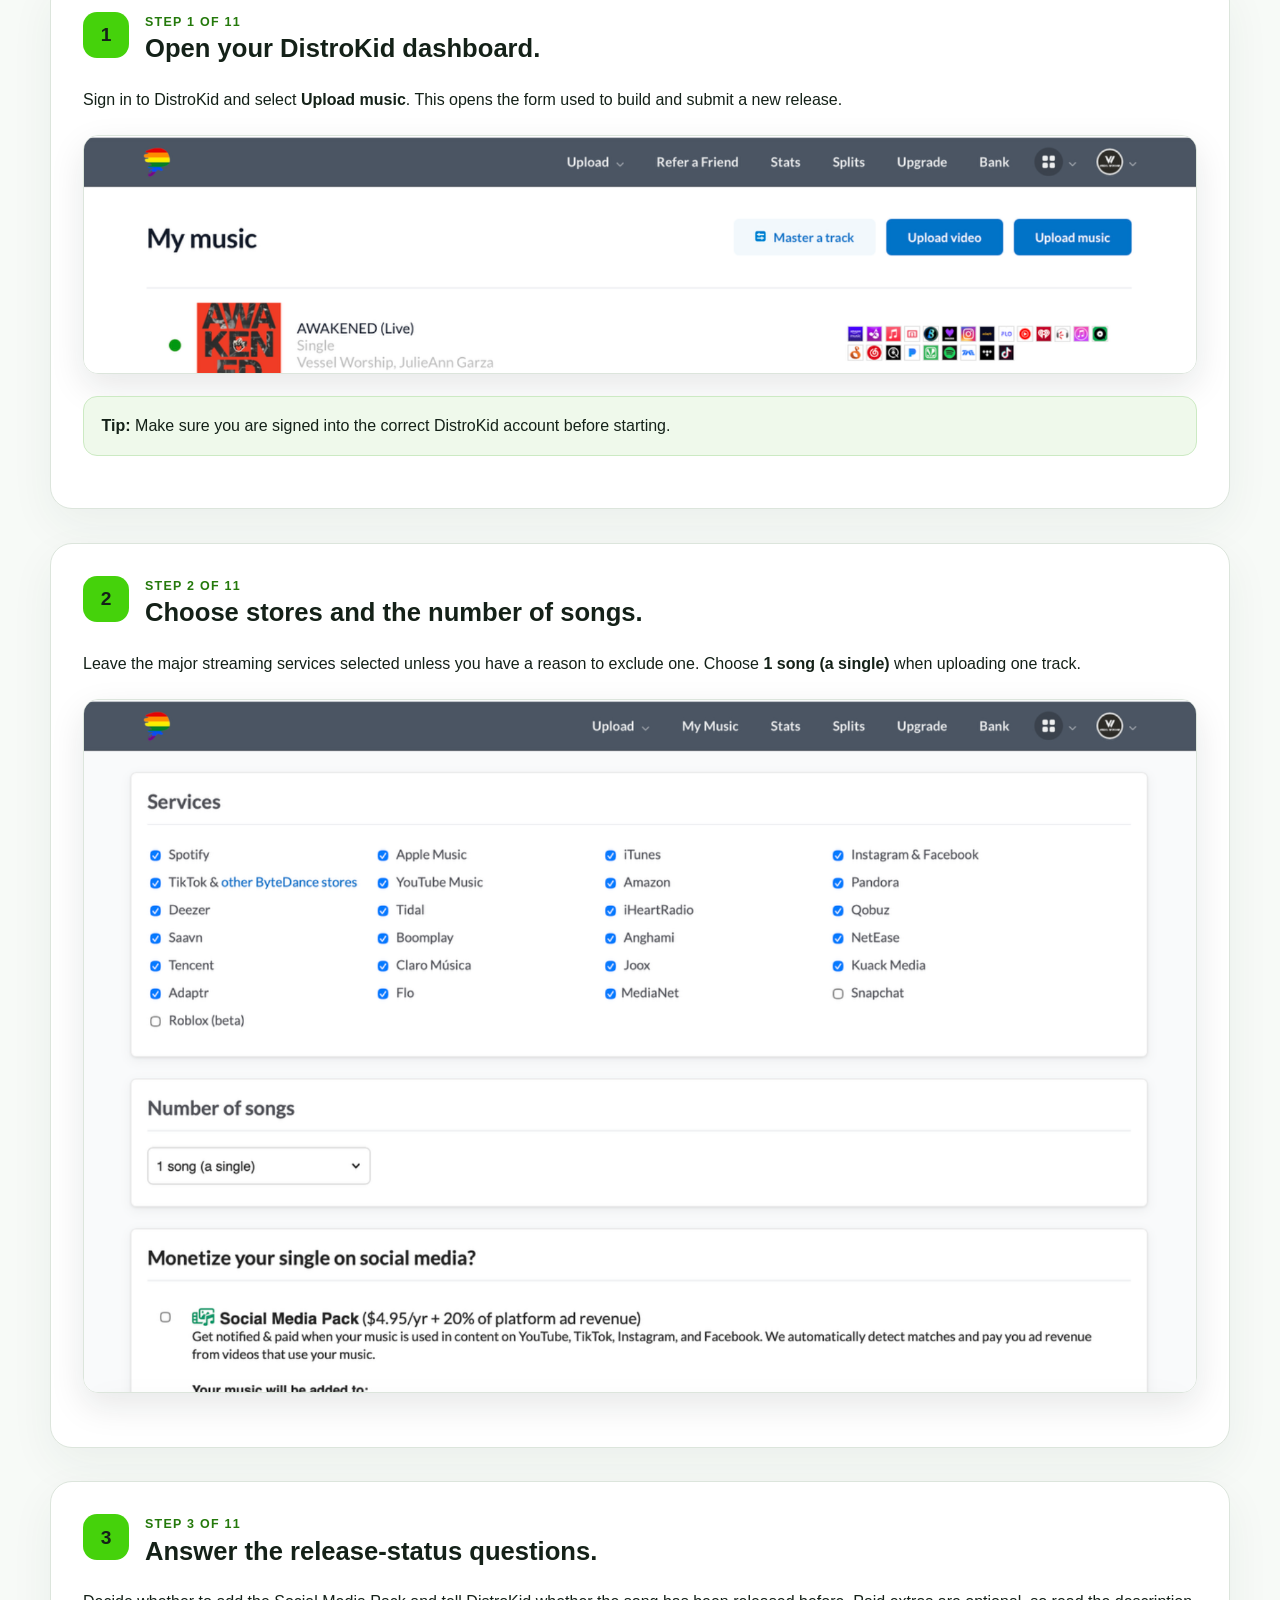
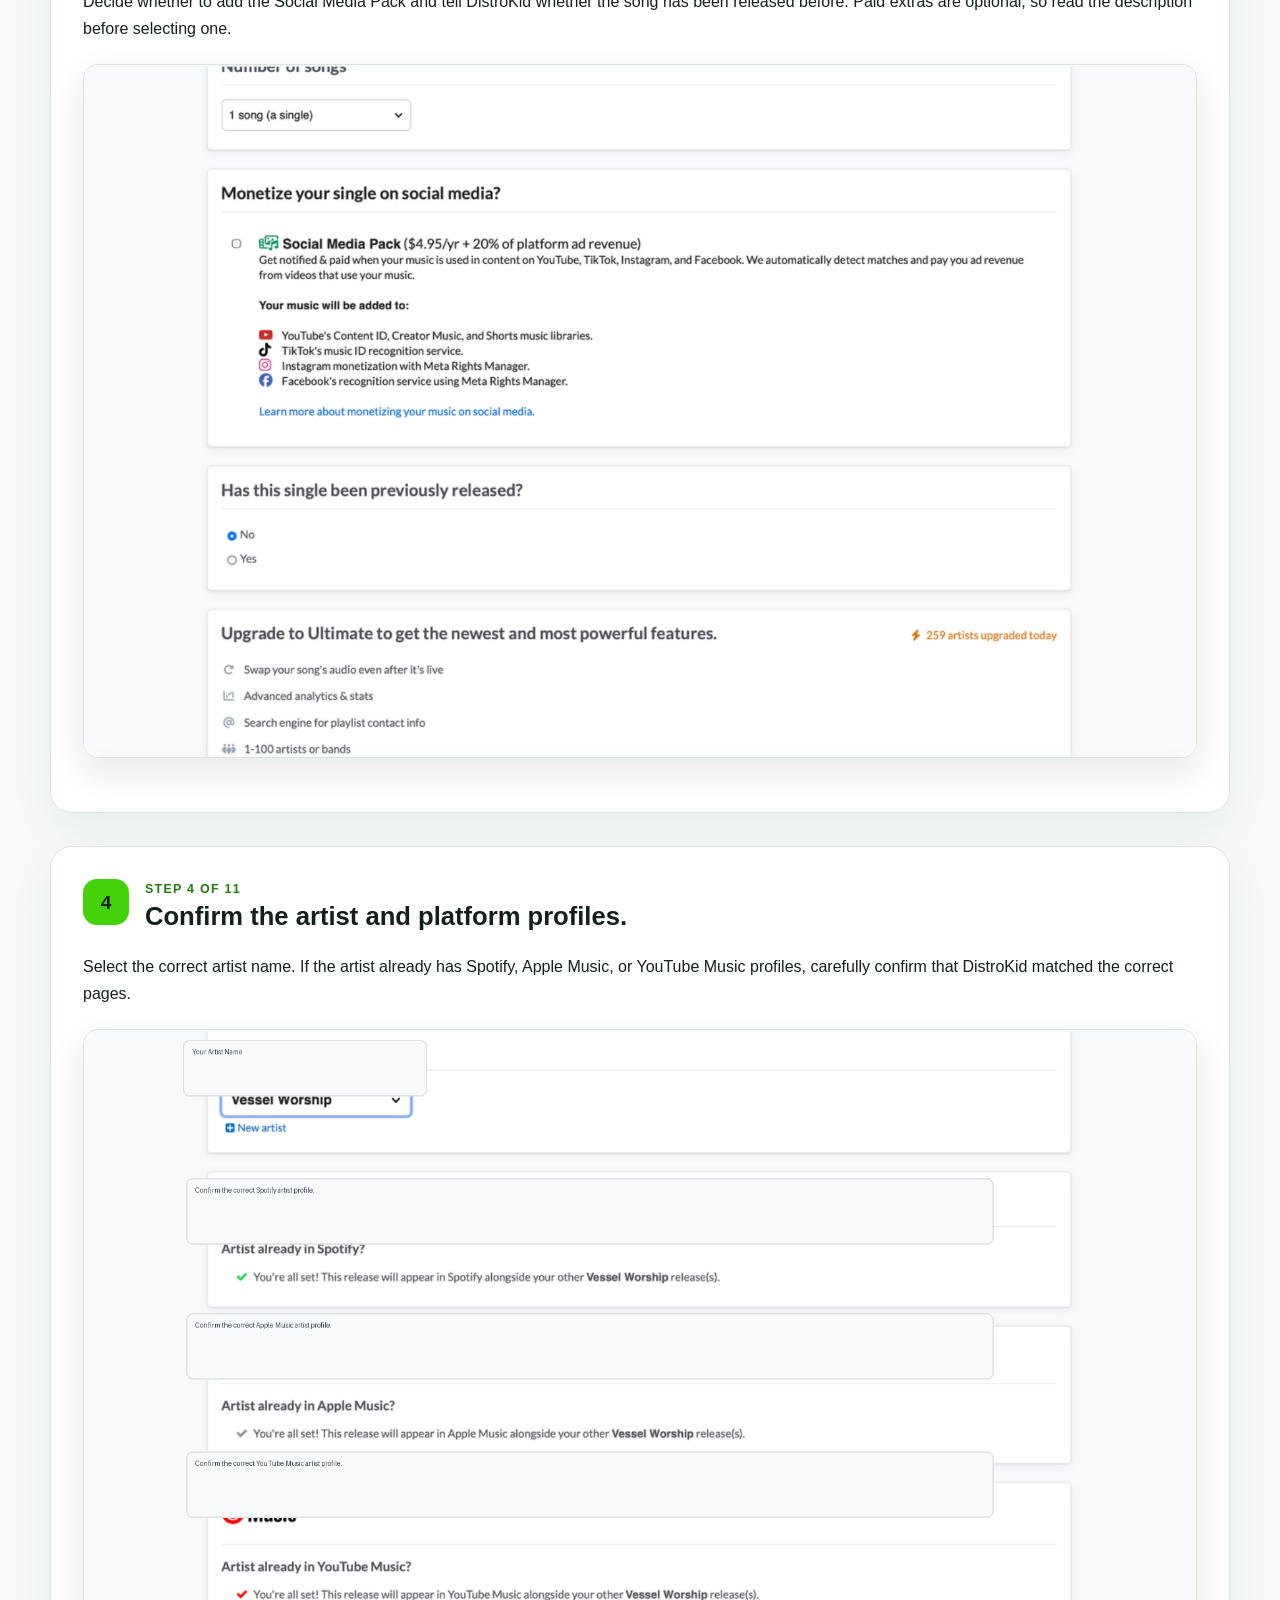
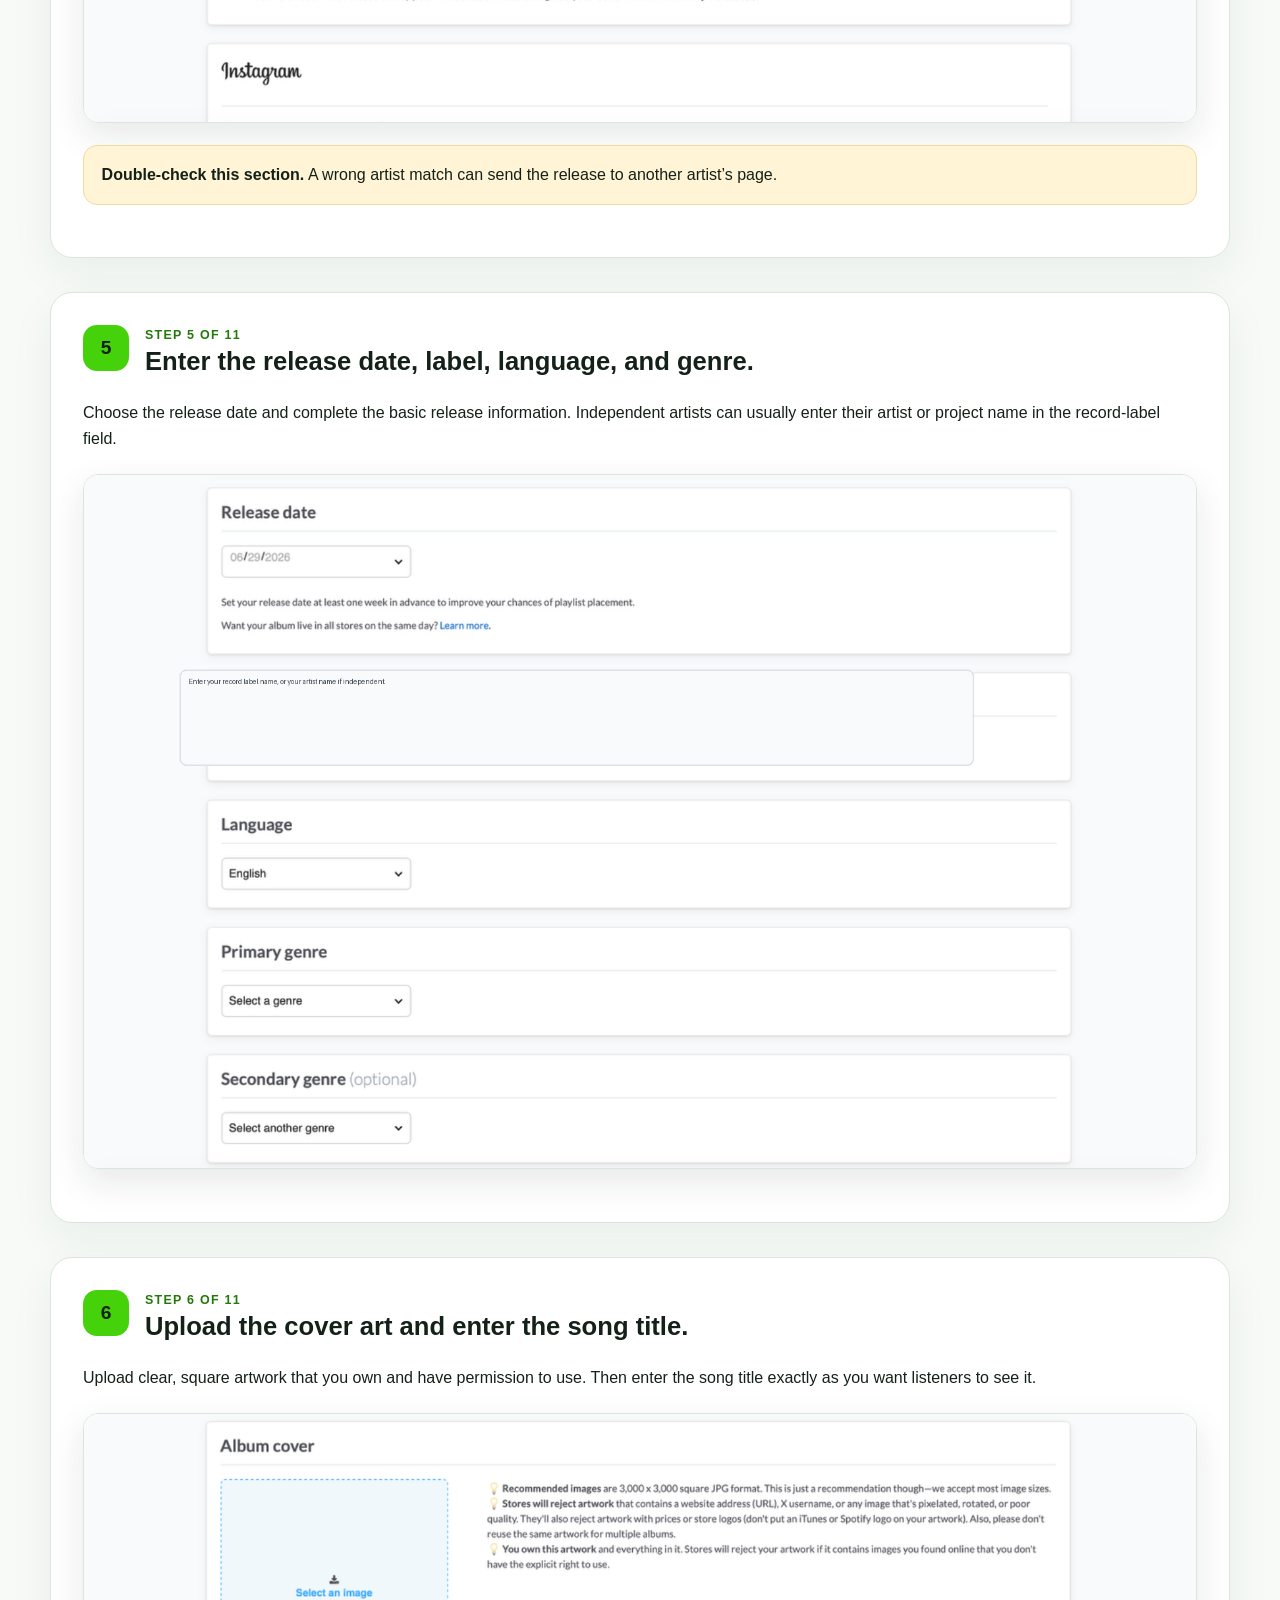
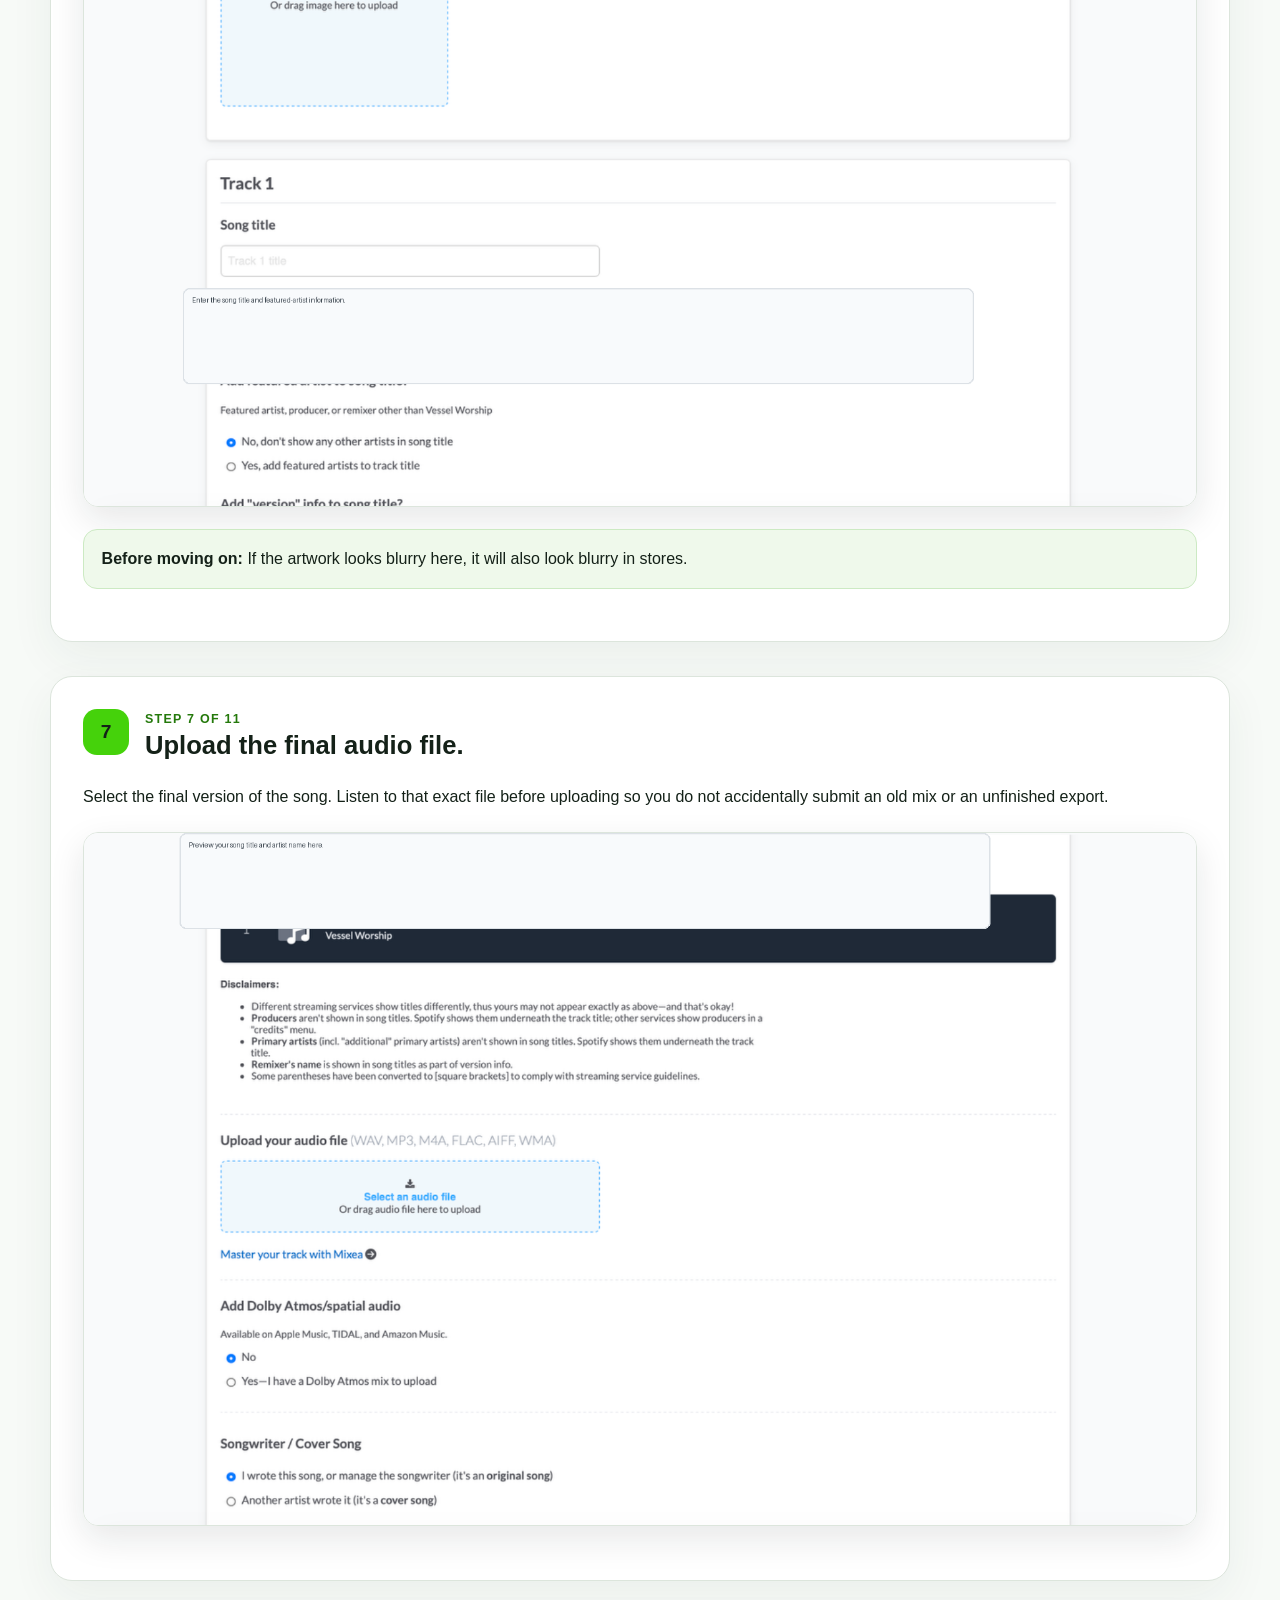
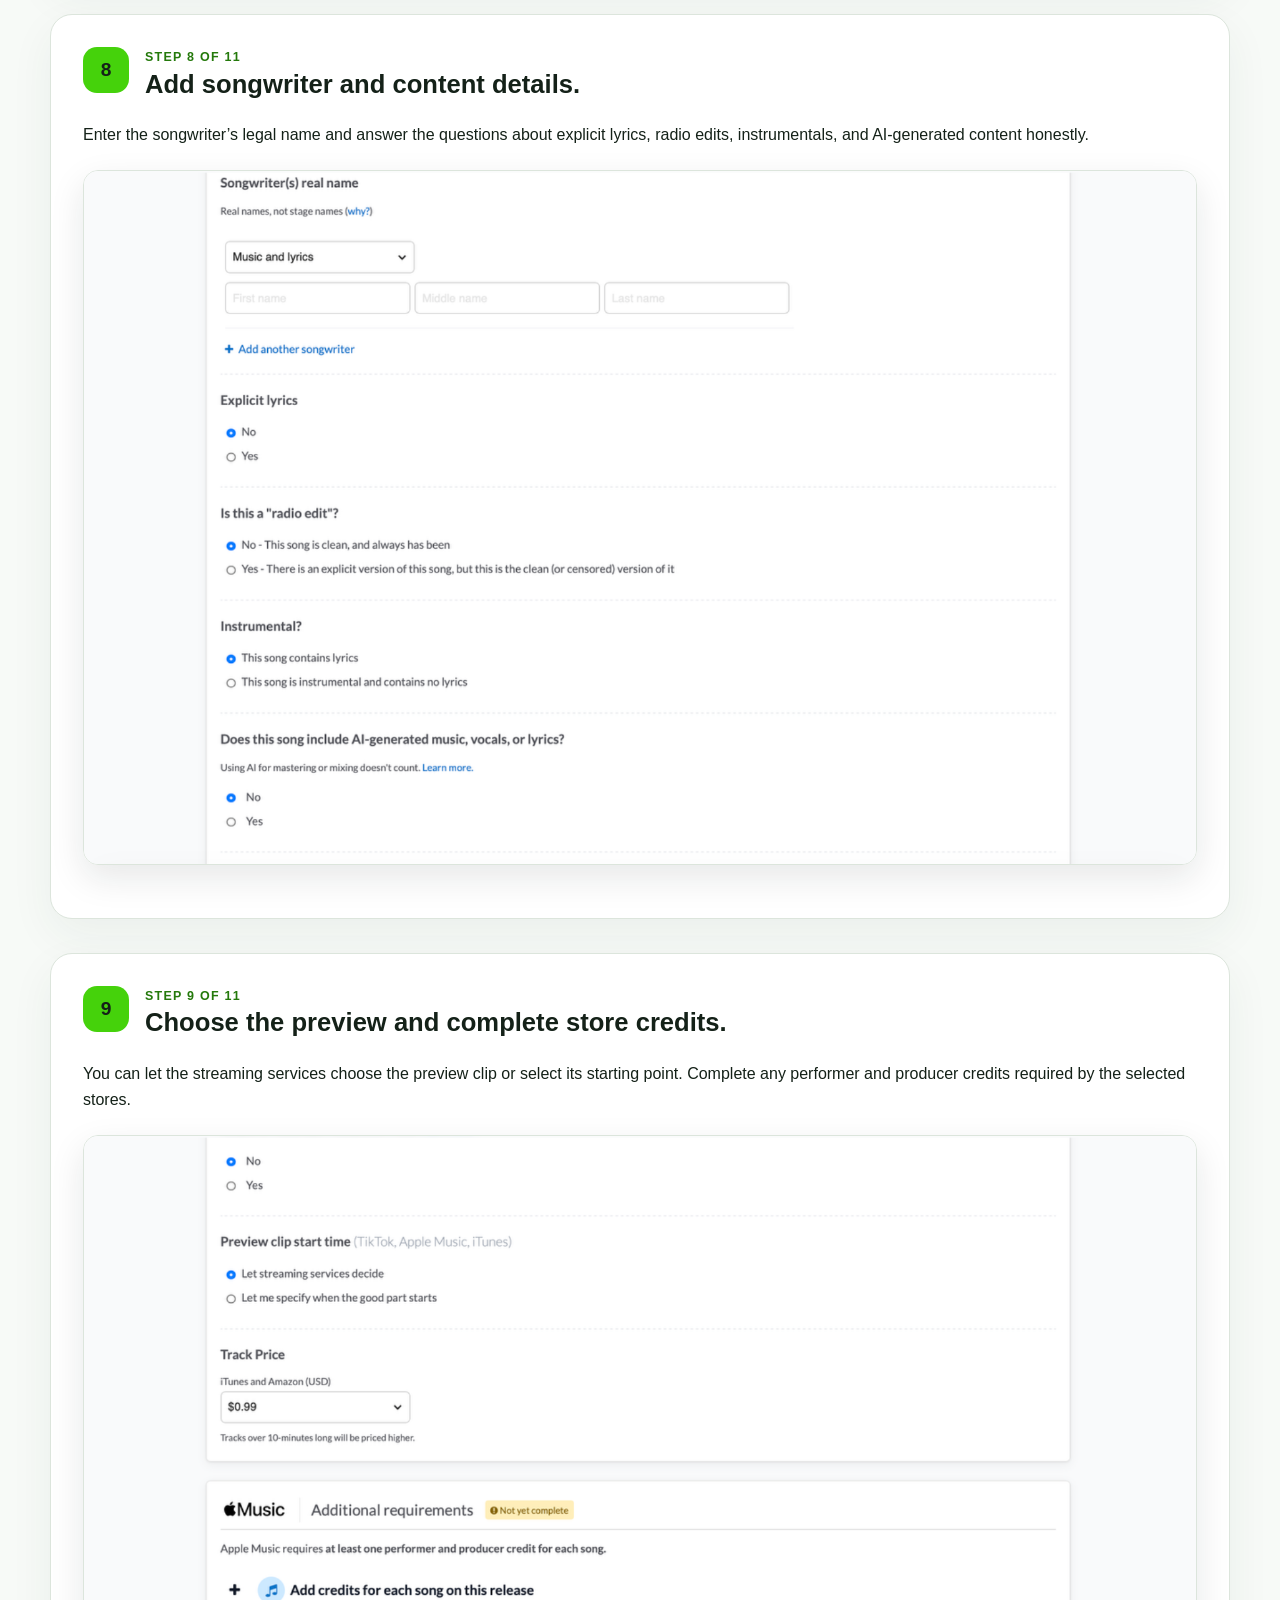
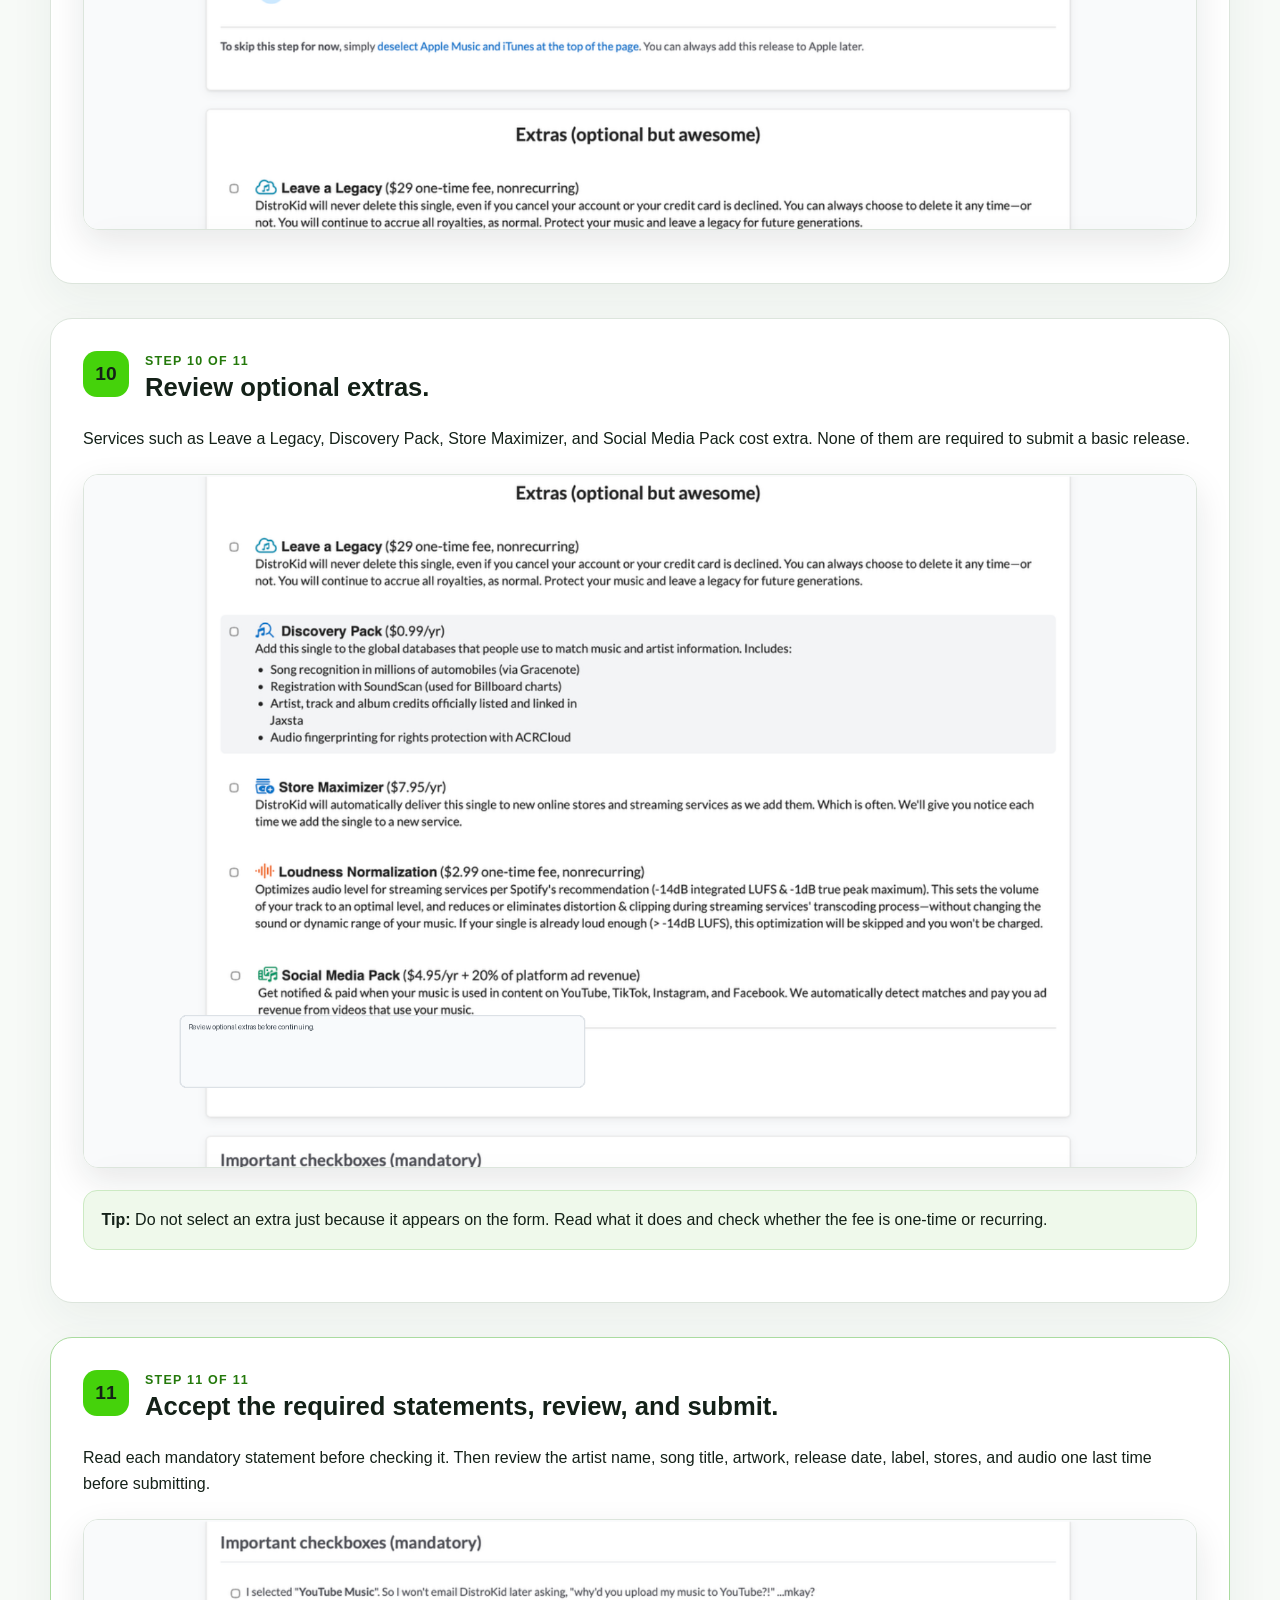
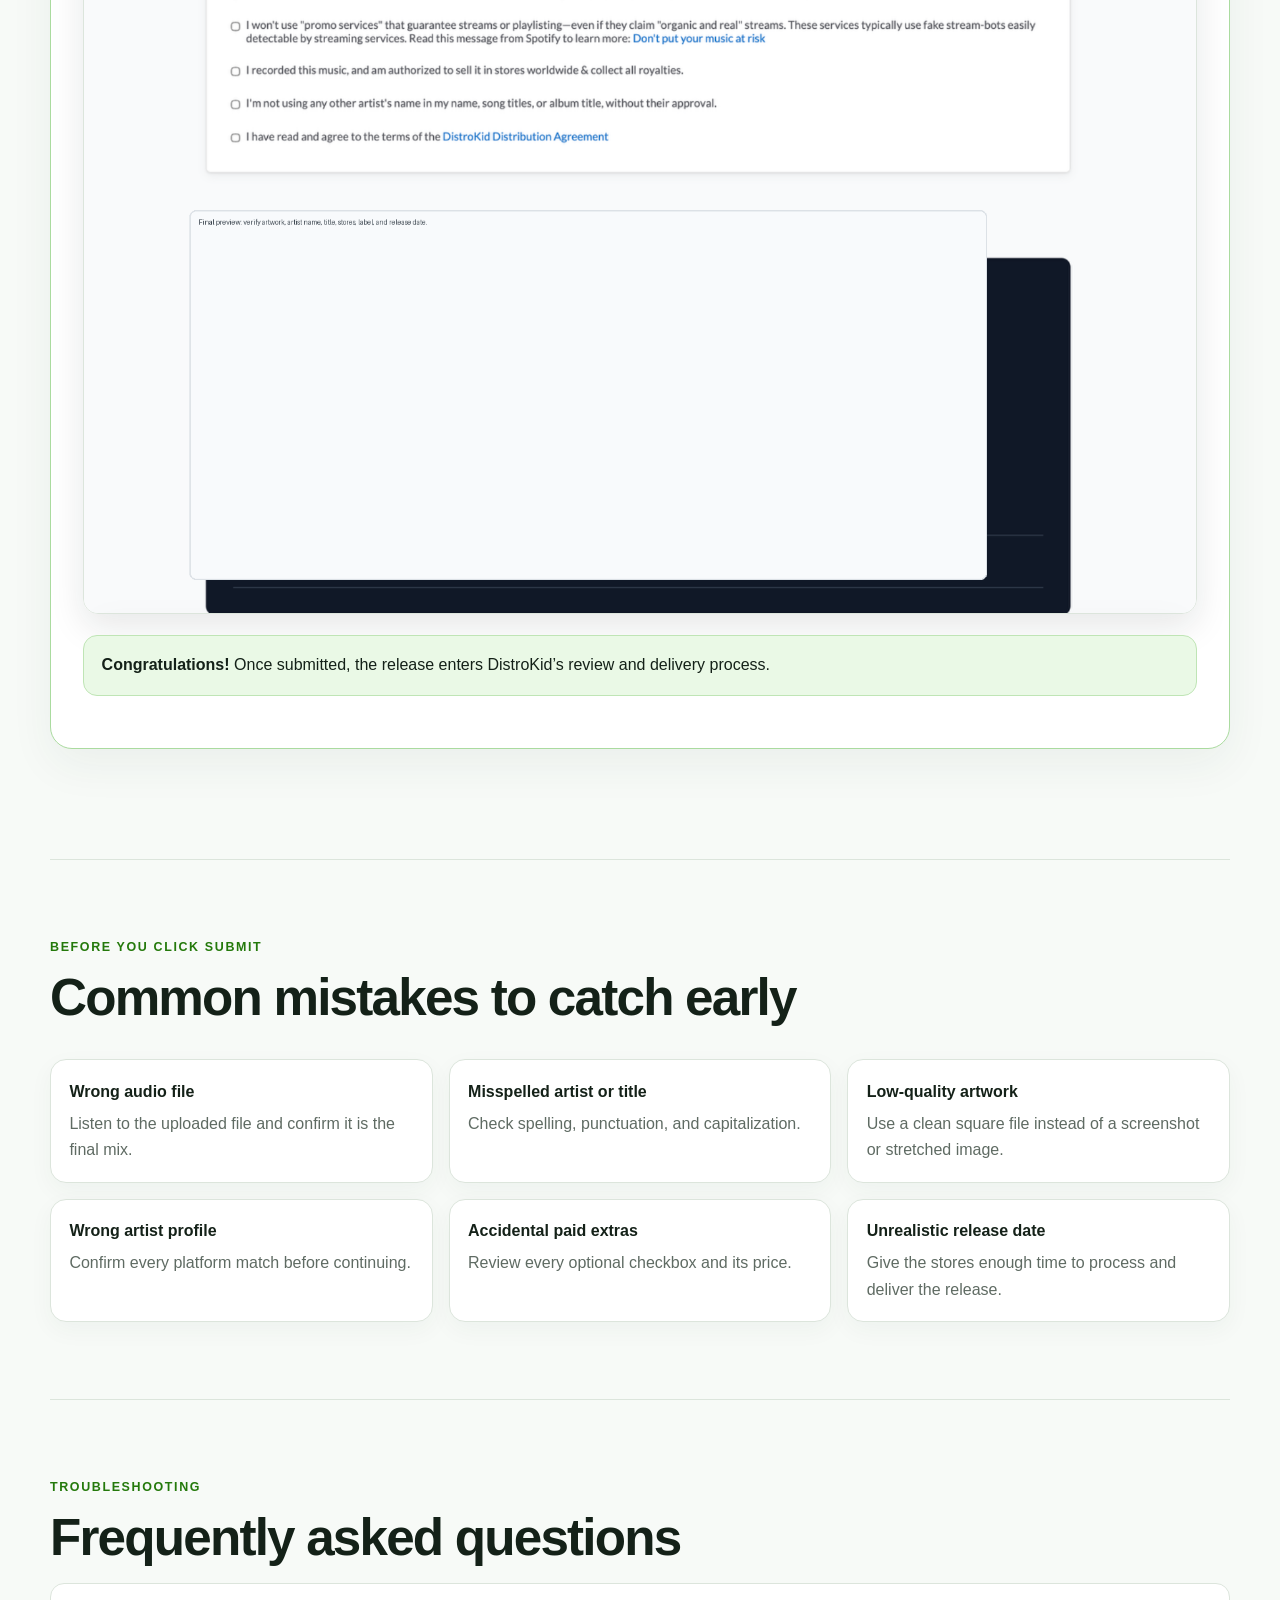
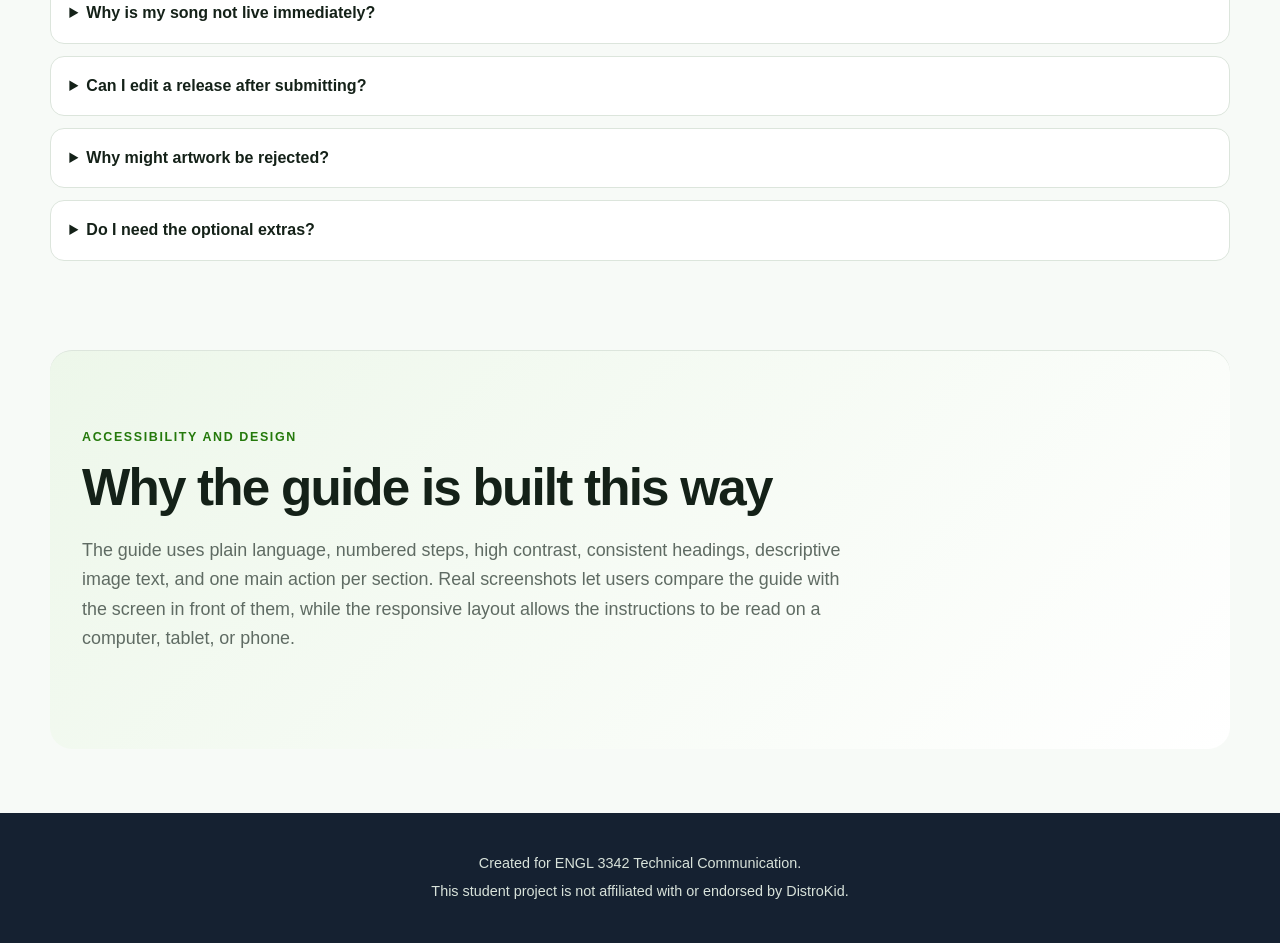
==== commit 0ff41274: "Add files via upload" ====
--- a/index.html
+++ b/index.html
@@ -1,194 +1,194 @@
 <!DOCTYPE html>
 <html lang="en">
 <head>
-  <meta charset="UTF-8" />
-  <meta name="viewport" content="width=device-width, initial-scale=1.0" />
+  <meta charset="UTF-8">
+  <meta name="viewport" content="width=device-width, initial-scale=1.0">
+  <meta name="description" content="A beginner-friendly guide to uploading a first single through DistroKid.">
   <title>How to Upload Your First Song to DistroKid</title>
-  <link rel="stylesheet" href="styles.css" />
+  <link rel="stylesheet" href="styles.css">
 </head>
 <body>
+  <a class="skip-link" href="#main">Skip to the guide</a>
+
   <header class="site-header">
-    <nav class="nav">
-      <a href="#top" class="logo">First Release Guide</a>
+    <nav class="nav" aria-label="Main navigation">
+      <a class="brand" href="#top">
+        <span class="brand-mark" aria-hidden="true">♪</span>
+        First Release Guide
+      </a>
       <div class="nav-links">
-        <a href="#before">Before You Start</a>
-        <a href="#steps">Steps</a>
+        <a href="#prepare">Prepare</a>
+        <a href="#guide">Guide</a>
+        <a href="#mistakes">Common mistakes</a>
         <a href="#faq">FAQ</a>
-        <a href="#accessibility">Accessibility</a>
       </div>
     </nav>
   </header>
 
-  <main id="top">
-    <section class="hero">
-      <div class="hero-text">
-        <p class="eyebrow">DistroKid Upload Tutorial</p>
+  <main id="main">
+    <section class="hero" id="top">
+      <div>
+        <p class="eyebrow">DistroKid tutorial for beginners</p>
         <h1>How to Upload Your First Song to DistroKid</h1>
-        <p class="hero-copy">A beginner-friendly walkthrough for independent artists who are ready to release music but do not want to feel lost on the upload page.</p>
+        <p class="hero-copy">
+          Uploading your first release can feel like a lot because DistroKid asks for
+          information about your music, artwork, credits, stores, and release date all
+          on one page. This guide walks through the same process I use, one section at
+          a time, so you can submit your first single without guessing what to do next.
+        </p>
         <div class="hero-actions">
-          <a class="button" href="#before">Start the guide</a>
-          <a class="button secondary" href="#checklist">View checklist</a>
+          <a class="button" href="#prepare">Start the guide</a>
+          <a class="button secondary" href="#guide">Jump to the steps</a>
         </div>
       </div>
-      <aside class="quick-card" aria-label="Project quick facts">
-        <h2>Quick Info</h2>
-        <p><strong>Time:</strong> 10–15 minutes</p>
-        <p><strong>Level:</strong> Beginner</p>
-        <p><strong>Best for:</strong> First-time artists</p>
-        <p><strong>Goal:</strong> Submit one song for distribution</p>
+
+      <aside class="quick-card" aria-label="Guide information">
+        <h2>Quick information</h2>
+        <dl>
+          <div><dt>Time</dt><dd>10–15 minutes</dd></div>
+          <div><dt>Difficulty</dt><dd>Beginner</dd></div>
+          <div><dt>Format</dt><dd>Original single</dd></div>
+          <div><dt>Goal</dt><dd>Submit a release</dd></div>
+        </dl>
       </aside>
     </section>
 
-    <section id="before" class="section">
-      <p class="eyebrow">Before You Start</p>
-      <h2>Have everything ready first.</h2>
-      <p class="section-intro">Uploading goes smoother when you are not stopping every few minutes to look for your artwork, lyrics, or songwriter information.</p>
-      <div id="checklist" class="checklist-grid">
-        <div class="check-item">Final audio file, preferably WAV or another high-quality format</div>
-        <div class="check-item">Cover art as a JPG, square, ideally 3000 × 3000 px</div>
-        <div class="check-item">Artist name exactly how you want it shown</div>
-        <div class="check-item">Song title with correct spelling and capitalization</div>
-        <div class="check-item">Release date or target release window</div>
-        <div class="check-item">Genre and language of the song</div>
-        <div class="check-item">Songwriter and contributor information</div>
-        <div class="check-item">Clean or explicit lyric decision</div>
+    <section class="section" id="prepare">
+      <p class="eyebrow">Before you begin</p>
+      <h2>Get everything ready before opening the upload form.</h2>
+      <p class="lead">
+        Having your files and information ready keeps you from stopping halfway through
+        the process and helps prevent small mistakes that can delay your release.
+      </p>
+
+      <div class="checklist">
+        <div><span>✓</span><strong>Final audio file</strong><small>Use the finished mix, preferably WAV.</small></div>
+        <div><span>✓</span><strong>Square cover artwork</strong><small>A clear 3000 × 3000 JPG is ideal.</small></div>
+        <div><span>✓</span><strong>Artist and song names</strong><small>Check spelling and capitalization.</small></div>
+        <div><span>✓</span><strong>Release date</strong><small>Choose the date you want the song to go live.</small></div>
+        <div><span>✓</span><strong>Genre and language</strong><small>Select the closest available options.</small></div>
+        <div><span>✓</span><strong>Songwriter credits</strong><small>Use legal names where DistroKid requests them.</small></div>
       </div>
-      <p class="note"><strong>Note:</strong> This guide focuses on uploading an original single. Cover songs and albums may have extra steps.</p>
+
+      <div class="notice">
+        <strong>This guide focuses on an original single.</strong>
+        Cover songs and multi-song releases can require additional information.
+      </div>
     </section>
 
-    <section id="steps" class="section">
-      <p class="eyebrow">The Upload Process</p>
+    <section class="section" id="guide">
+      <p class="eyebrow">The upload process</p>
       <h2>Follow the steps in order.</h2>
 
-      <article class="step-card">
-        <div class="step-meta">Step 1 of 10</div>
-        <h3>Log in to DistroKid.</h3>
-        <p>Go to DistroKid and sign in to your account. If you do not have an account yet, create one before trying to upload your release.</p>
-        <div class="image-placeholder" role="img" aria-label="Screenshot placeholder showing the DistroKid login page">Screenshot: DistroKid login page</div>
-        <p class="tip"><strong>Pro tip:</strong> Use an email you check often because DistroKid may send important approval or rejection notices.</p>
+      <article class="step">
+        <div class="step-heading"><span>1</span><div><p>Step 1 of 11</p><h3>Open your DistroKid dashboard.</h3></div></div>
+        <p>Sign in to DistroKid and select <strong>Upload music</strong>. This opens the form used to build and submit a new release.</p>
+        <img src="images/step-01-dashboard.png" alt="DistroKid dashboard showing the Upload music button." loading="lazy">
+        <div class="tip"><strong>Tip:</strong> Make sure you are signed into the correct DistroKid account before starting.</div>
       </article>
 
-      <article class="step-card">
-        <div class="step-meta">Step 2 of 10</div>
-        <h3>Click “Upload Music.”</h3>
-        <p>On your dashboard, choose the upload option. This takes you to the page where you enter the release information, upload audio, and select stores.</p>
-        <div class="image-placeholder" role="img" aria-label="Screenshot placeholder showing where to click Upload Music">Screenshot: Upload Music button</div>
+      <article class="step">
+        <div class="step-heading"><span>2</span><div><p>Step 2 of 11</p><h3>Choose stores and the number of songs.</h3></div></div>
+        <p>Leave the major streaming services selected unless you have a reason to exclude one. Choose <strong>1 song (a single)</strong> when uploading one track.</p>
+        <img src="images/step-02-stores-release-type.png" alt="DistroKid store-selection list and the menu for choosing one song as a single." loading="lazy">
       </article>
 
-      <article class="step-card">
-        <div class="step-meta">Step 3 of 10</div>
-        <h3>Choose your release type.</h3>
-        <p>Select the option that matches what you are releasing. If you are only uploading one song, choose <strong>Single</strong>. If you are uploading multiple songs together, choose EP or Album depending on your release.</p>
-        <div class="image-placeholder" role="img" aria-label="Screenshot placeholder showing single EP and album options">Screenshot: Single, EP, or Album options</div>
+      <article class="step">
+        <div class="step-heading"><span>3</span><div><p>Step 3 of 11</p><h3>Answer the release-status questions.</h3></div></div>
+        <p>Decide whether to add the Social Media Pack and tell DistroKid whether the song has been released before. Paid extras are optional, so read the description before selecting one.</p>
+        <img src="images/step-03-social-pack-release-status.png" alt="DistroKid options for the Social Media Pack and whether a single was previously released." loading="lazy">
       </article>
 
-      <article class="step-card">
-        <div class="step-meta">Step 4 of 10</div>
-        <h3>Fill in the release details.</h3>
-        <p>Enter the artist name, song title, release date, genre, and other required information. This is where small spelling mistakes can become a big problem later, so slow down here.</p>
-        <div class="mini-list">
-          <span>Artist name</span>
-          <span>Song title</span>
-          <span>Release date</span>
-          <span>Genre</span>
-        </div>
-        <div class="image-placeholder" role="img" aria-label="Screenshot placeholder showing release information fields">Screenshot: Release details section</div>
+      <article class="step">
+        <div class="step-heading"><span>4</span><div><p>Step 4 of 11</p><h3>Confirm the artist and platform profiles.</h3></div></div>
+        <p>Select the correct artist name. If the artist already has Spotify, Apple Music, or YouTube Music profiles, carefully confirm that DistroKid matched the correct pages.</p>
+        <img src="images/step-04-artist-platforms.png" alt="DistroKid artist selection and profile confirmation areas for Spotify, Apple Music, and YouTube Music." loading="lazy">
+        <div class="warning"><strong>Double-check this section.</strong> A wrong artist match can send the release to another artist’s page.</div>
       </article>
 
-      <article class="step-card">
-        <div class="step-meta">Step 5 of 10</div>
-        <h3>Upload your cover art.</h3>
-        <p>Your artwork should be clear, square, and high quality. DistroKid lists JPG as the artwork file type, with a minimum of 1000 × 1000 pixels and an ideal size of 3000 × 3000 pixels.</p>
-        <div class="do-dont">
-          <div><strong>Good:</strong> square, clear, original artwork</div>
-          <div><strong>Avoid:</strong> blurry images, screenshots, stretched designs</div>
-        </div>
-        <div class="image-placeholder" role="img" aria-label="Screenshot placeholder showing the cover art upload area">Screenshot: Cover art upload area</div>
+      <article class="step">
+        <div class="step-heading"><span>5</span><div><p>Step 5 of 11</p><h3>Enter the release date, label, language, and genre.</h3></div></div>
+        <p>Choose the release date and complete the basic release information. Independent artists can usually enter their artist or project name in the record-label field.</p>
+        <img src="images/step-05-release-details.png" alt="DistroKid fields for release date, record label, language, and genre." loading="lazy">
       </article>
 
-      <article class="step-card">
-        <div class="step-meta">Step 6 of 10</div>
-        <h3>Upload your audio file.</h3>
-        <p>Choose the final version of your song. Do not upload a rough mix by accident. A high-quality audio file is best because your song will be delivered to streaming platforms.</p>
-        <div class="image-placeholder" role="img" aria-label="Screenshot placeholder showing the audio upload area">Screenshot: Audio upload area</div>
-        <p class="tip"><strong>Pro tip:</strong> Listen to the exact file before uploading it. Check for silence at the beginning, wrong versions, or export mistakes.</p>
+      <article class="step">
+        <div class="step-heading"><span>6</span><div><p>Step 6 of 11</p><h3>Upload the cover art and enter the song title.</h3></div></div>
+        <p>Upload clear, square artwork that you own and have permission to use. Then enter the song title exactly as you want listeners to see it.</p>
+        <img src="images/step-06-cover-art-track-info.png" alt="DistroKid album-cover upload area and song-title fields." loading="lazy">
+        <div class="tip"><strong>Before moving on:</strong> If the artwork looks blurry here, it will also look blurry in stores.</div>
       </article>
 
-      <article class="step-card">
-        <div class="step-meta">Step 7 of 10</div>
-        <h3>Add song information.</h3>
-        <p>Complete the required song details, including songwriter credits and whether the song has explicit lyrics. If your lyrics are clean, do not mark the song as explicit by mistake.</p>
-        <div class="mini-list">
-          <span>Songwriter</span>
-          <span>Explicit lyrics</span>
-          <span>Lyrics</span>
-          <span>Preview clip</span>
-        </div>
+      <article class="step">
+        <div class="step-heading"><span>7</span><div><p>Step 7 of 11</p><h3>Upload the final audio file.</h3></div></div>
+        <p>Select the final version of the song. Listen to that exact file before uploading so you do not accidentally submit an old mix or an unfinished export.</p>
+        <img src="images/step-07-audio-upload.png" alt="DistroKid audio-file upload area and original-song or cover-song selection." loading="lazy">
       </article>
 
-      <article class="step-card">
-        <div class="step-meta">Step 8 of 10</div>
-        <h3>Choose stores and streaming services.</h3>
-        <p>DistroKid lets artists choose where the song should be sent. Common platforms include Spotify, Apple Music, iTunes, Instagram/Facebook, TikTok, Amazon Music, and YouTube Music.</p>
-        <div class="platforms" aria-label="Example streaming platforms">
-          <span>Spotify</span><span>Apple Music</span><span>TikTok</span><span>YouTube Music</span><span>Amazon Music</span><span>Instagram</span>
-        </div>
+      <article class="step">
+        <div class="step-heading"><span>8</span><div><p>Step 8 of 11</p><h3>Add songwriter and content details.</h3></div></div>
+        <p>Enter the songwriter’s legal name and answer the questions about explicit lyrics, radio edits, instrumentals, and AI-generated content honestly.</p>
+        <img src="images/step-08-song-details.png" alt="DistroKid fields for songwriter names, explicit lyrics, radio edit, instrumental status, and AI-generated content." loading="lazy">
       </article>
 
-      <article class="step-card">
-        <div class="step-meta">Step 9 of 10</div>
-        <h3>Review everything before submitting.</h3>
-        <p>This is the last place to catch mistakes. Read every section out loud if you need to. Make sure the title, artist name, release date, audio, and artwork are correct.</p>
-        <ul class="review-list">
-          <li>Is the artist name spelled exactly right?</li>
-          <li>Is the song title spelled correctly?</li>
-          <li>Is the correct audio file uploaded?</li>
-          <li>Is the cover art clear and square?</li>
-          <li>Is the release date correct?</li>
-        </ul>
+      <article class="step">
+        <div class="step-heading"><span>9</span><div><p>Step 9 of 11</p><h3>Choose the preview and complete store credits.</h3></div></div>
+        <p>You can let the streaming services choose the preview clip or select its starting point. Complete any performer and producer credits required by the selected stores.</p>
+        <img src="images/step-09-preview-credits.png" alt="DistroKid options for preview clips, track price, and Apple Music credits." loading="lazy">
       </article>
 
-      <article class="step-card celebration">
-        <div class="step-meta">Step 10 of 10</div>
-        <h3>Submit your release.</h3>
-        <p>After reviewing the upload, submit the release. DistroKid will review it and send it to the stores you selected. It can take several days for releases to be reviewed, approved, and delivered to streaming services.</p>
-        <p class="tip"><strong>You did it:</strong> Your first release is officially on the way.</p>
+      <article class="step">
+        <div class="step-heading"><span>10</span><div><p>Step 10 of 11</p><h3>Review optional extras.</h3></div></div>
+        <p>Services such as Leave a Legacy, Discovery Pack, Store Maximizer, and Social Media Pack cost extra. None of them are required to submit a basic release.</p>
+        <img src="images/step-10-extras.png" alt="DistroKid optional paid extras for a release." loading="lazy">
+        <div class="tip"><strong>Tip:</strong> Do not select an extra just because it appears on the form. Read what it does and check whether the fee is one-time or recurring.</div>
+      </article>
+
+      <article class="step celebration">
+        <div class="step-heading"><span>11</span><div><p>Step 11 of 11</p><h3>Accept the required statements, review, and submit.</h3></div></div>
+        <p>Read each mandatory statement before checking it. Then review the artist name, song title, artwork, release date, label, stores, and audio one last time before submitting.</p>
+        <img src="images/step-11-review-submit.png" alt="DistroKid mandatory checkboxes and final release preview." loading="lazy">
+        <div class="success"><strong>Congratulations!</strong> Once submitted, the release enters DistroKid’s review and delivery process.</div>
       </article>
     </section>
 
-    <section id="faq" class="section faq-section">
-      <p class="eyebrow">Troubleshooting</p>
-      <h2>Common questions</h2>
-      <details>
-        <summary>Why is my song not on Spotify yet?</summary>
-        <p>It may still be processing. DistroKid says releases can take several days to be reviewed, approved, and sent to streaming services. Each platform also needs time to ingest the release.</p>
-      </details>
-      <details>
-        <summary>Why was my artwork rejected?</summary>
-        <p>Artwork can run into issues if it is low quality, not square, too small, or not formatted correctly. Check the artwork requirements and upload a clean JPG version.</p>
-      </details>
-      <details>
-        <summary>Can I fix mistakes after submitting?</summary>
-        <p>Some edits may be possible, but it is better to catch mistakes before submitting. Spelling, artist names, and audio files should be reviewed carefully before clicking submit.</p>
-      </details>
+    <section class="section" id="mistakes">
+      <p class="eyebrow">Before you click submit</p>
+      <h2>Common mistakes to catch early</h2>
+      <div class="mistakes-grid">
+        <div><strong>Wrong audio file</strong><p>Listen to the uploaded file and confirm it is the final mix.</p></div>
+        <div><strong>Misspelled artist or title</strong><p>Check spelling, punctuation, and capitalization.</p></div>
+        <div><strong>Low-quality artwork</strong><p>Use a clean square file instead of a screenshot or stretched image.</p></div>
+        <div><strong>Wrong artist profile</strong><p>Confirm every platform match before continuing.</p></div>
+        <div><strong>Accidental paid extras</strong><p>Review every optional checkbox and its price.</p></div>
+        <div><strong>Unrealistic release date</strong><p>Give the stores enough time to process and deliver the release.</p></div>
+      </div>
     </section>
 
-    <section id="accessibility" class="section accessibility-section">
-      <p class="eyebrow">Accessibility + Design Choices</p>
-      <h2>Why this guide is designed this way</h2>
-      <p>I designed this guide for first-time artists who may already be nervous about releasing music. The layout uses short sections, large headings, plain language, high contrast, and a progress-style step system so the process feels less overwhelming.</p>
-      <div class="access-grid">
-        <div><strong>Plain language</strong><br />Short sentences and everyday words.</div>
-        <div><strong>Readable layout</strong><br />White space separates each step.</div>
-        <div><strong>Visual support</strong><br />Screenshot spaces show where images belong.</div>
-        <div><strong>Mobile friendly</strong><br />The layout adjusts for small screens.</div>
-      </div>
+    <section class="section" id="faq">
+      <p class="eyebrow">Troubleshooting</p>
+      <h2>Frequently asked questions</h2>
+      <details><summary>Why is my song not live immediately?</summary><p>DistroKid and each selected store need time to review, process, and deliver the release. A delay does not automatically mean something went wrong.</p></details>
+      <details><summary>Can I edit a release after submitting?</summary><p>Some information can be changed, but corrections may take time and certain changes can be limited. It is easier to catch mistakes before submitting.</p></details>
+      <details><summary>Why might artwork be rejected?</summary><p>Common reasons include low resolution, poor quality, unauthorized images, URLs, social-media handles, or content that does not meet store requirements.</p></details>
+      <details><summary>Do I need the optional extras?</summary><p>No. They offer additional services, but a first-time artist can submit a basic release without selecting them.</p></details>
+    </section>
+
+    <section class="section accessibility">
+      <p class="eyebrow">Accessibility and design</p>
+      <h2>Why the guide is built this way</h2>
+      <p class="lead">
+        The guide uses plain language, numbered steps, high contrast, consistent headings,
+        descriptive image text, and one main action per section. Real screenshots let users
+        compare the guide with the screen in front of them, while the responsive layout
+        allows the instructions to be read on a computer, tablet, or phone.
+      </p>
     </section>
   </main>
 
-  <footer class="footer">
+  <footer>
     <p>Created for ENGL 3342 Technical Communication.</p>
-    <p>This is a class project and is not affiliated with DistroKid.</p>
+    <p>This student project is not affiliated with or endorsed by DistroKid.</p>
   </footer>
 </body>
 </html>
--- a/styles.css
+++ b/styles.css
@@ -1,216 +1,149 @@
-:root {
-  --green: #24d366;
-  --dark: #101414;
-  --text: #1d2525;
-  --muted: #657070;
-  --light: #f5f7f7;
-  --card: #ffffff;
-  --border: #dfe5e5;
+*{box-sizing:border-box}
+:root{
+  --ink:#142118;
+  --muted:#5f6b63;
+  --surface:#ffffff;
+  --soft:#f3f7f2;
+  --line:#dce5dc;
+  --green:#45d20b;
+  --green-dark:#24790b;
+  --navy:#152131;
+  --warning:#fff4d6;
+  --success:#eaf9e6;
 }
-
-* { box-sizing: border-box; }
-html { scroll-behavior: smooth; }
-body {
-  margin: 0;
-  font-family: Arial, Helvetica, sans-serif;
-  color: var(--text);
-  background: var(--light);
-  line-height: 1.6;
+html{scroll-behavior:smooth}
+body{
+  margin:0;
+  font-family:Inter,-apple-system,BlinkMacSystemFont,"Segoe UI",sans-serif;
+  color:var(--ink);
+  background:#f7faf7;
+  line-height:1.65;
 }
-
-.site-header {
-  position: sticky;
-  top: 0;
-  z-index: 10;
-  background: rgba(255,255,255,0.94);
-  border-bottom: 1px solid var(--border);
-  backdrop-filter: blur(10px);
+img{max-width:100%;display:block}
+a{color:inherit}
+.skip-link{
+  position:absolute;left:-9999px;top:0;background:#fff;padding:.7rem 1rem;z-index:999
 }
-.nav {
-  max-width: 1100px;
-  margin: 0 auto;
-  padding: 16px 20px;
-  display: flex;
-  align-items: center;
-  justify-content: space-between;
-  gap: 20px;
+.skip-link:focus{left:1rem;top:1rem}
+.site-header{
+  position:sticky;top:0;z-index:50;
+  background:rgba(21,33,49,.96);
+  border-bottom:1px solid rgba(255,255,255,.12);
+  backdrop-filter:blur(12px);
 }
-.logo {
-  color: var(--dark);
-  font-weight: 800;
-  text-decoration: none;
+.nav{
+  width:min(1180px,calc(100% - 2rem));
+  margin:auto;min-height:72px;
+  display:flex;align-items:center;justify-content:space-between;gap:1rem
 }
-.nav-links { display: flex; gap: 18px; flex-wrap: wrap; }
-.nav-links a {
-  color: var(--muted);
-  text-decoration: none;
-  font-size: 0.95rem;
+.brand{
+  color:#fff;text-decoration:none;font-weight:800;font-size:1.05rem;
+  display:flex;align-items:center;gap:.65rem
 }
-.nav-links a:hover { color: var(--dark); }
-
-main { max-width: 1100px; margin: 0 auto; padding: 0 20px; }
-.hero {
-  min-height: 78vh;
-  display: grid;
-  grid-template-columns: 1.6fr 0.8fr;
-  align-items: center;
-  gap: 32px;
-  padding: 70px 0;
+.brand-mark{
+  display:grid;place-items:center;width:36px;height:36px;border-radius:50%;
+  color:#132014;background:var(--green);font-size:1.25rem
 }
-.eyebrow {
-  color: #128a3e;
-  font-size: 0.82rem;
-  font-weight: 800;
-  letter-spacing: .08em;
-  text-transform: uppercase;
+.nav-links{display:flex;gap:1.3rem}
+.nav-links a{color:#eaf1ec;text-decoration:none;font-weight:650;font-size:.92rem}
+.nav-links a:hover,.nav-links a:focus{color:var(--green)}
+main{width:min(1180px,calc(100% - 2rem));margin:auto}
+.hero{
+  padding:5.5rem 0 4rem;
+  display:grid;grid-template-columns:minmax(0,1.55fr) minmax(280px,.65fr);
+  align-items:center;gap:3rem
 }
-h1 {
-  font-size: clamp(2.5rem, 7vw, 5.6rem);
-  line-height: .95;
-  letter-spacing: -0.06em;
-  margin: 0 0 24px;
+.eyebrow{
+  color:var(--green-dark);font-size:.78rem;font-weight:850;letter-spacing:.13em;
+  text-transform:uppercase;margin:0 0 .65rem
 }
-h2 {
-  font-size: clamp(2rem, 4vw, 3.2rem);
-  line-height: 1;
-  letter-spacing: -0.04em;
-  margin: 0 0 18px;
+h1,h2,h3{line-height:1.16;margin-top:0}
+h1{font-size:clamp(2.6rem,6vw,5rem);letter-spacing:-.055em;margin-bottom:1.25rem;max-width:850px}
+h2{font-size:clamp(2rem,4vw,3.2rem);letter-spacing:-.035em;margin-bottom:1rem}
+h3{font-size:clamp(1.35rem,2vw,1.9rem);margin-bottom:.45rem}
+.hero-copy,.lead{font-size:1.12rem;color:var(--muted);max-width:760px}
+.hero-actions{display:flex;gap:.75rem;flex-wrap:wrap;margin-top:2rem}
+.button{
+  display:inline-flex;align-items:center;justify-content:center;
+  min-height:48px;padding:.7rem 1.15rem;border-radius:10px;
+  text-decoration:none;font-weight:800;background:var(--green);color:#142118
 }
-h3 {
-  font-size: clamp(1.4rem, 3vw, 2.2rem);
-  line-height: 1.05;
-  margin: 8px 0 12px;
+.button:hover,.button:focus{background:#59e71c}
+.button.secondary{background:#fff;border:1px solid var(--line)}
+.quick-card{
+  background:var(--navy);color:#fff;border-radius:22px;padding:1.6rem;
+  box-shadow:0 24px 60px rgba(15,30,20,.16)
 }
-.hero-copy, .section-intro {
-  max-width: 720px;
-  color: var(--muted);
-  font-size: 1.15rem;
+.quick-card h2{font-size:1.3rem;margin-bottom:1rem}
+.quick-card dl{margin:0}
+.quick-card dl div{
+  display:flex;justify-content:space-between;gap:1rem;padding:.8rem 0;
+  border-top:1px solid rgba(255,255,255,.13)
 }
-.hero-actions { display: flex; gap: 12px; flex-wrap: wrap; margin-top: 28px; }
-.button {
-  display: inline-block;
-  background: var(--dark);
-  color: white;
-  padding: 14px 20px;
-  border-radius: 999px;
-  text-decoration: none;
-  font-weight: 700;
+.quick-card dt{color:#bdc9c0}.quick-card dd{margin:0;font-weight:800}
+.section{padding:4.8rem 0;border-top:1px solid var(--line)}
+.checklist{
+  display:grid;grid-template-columns:repeat(3,1fr);gap:1rem;margin:2rem 0
 }
-.button.secondary {
-  background: white;
-  color: var(--dark);
-  border: 1px solid var(--border);
+.checklist>div,.mistakes-grid>div{
+  background:var(--surface);border:1px solid var(--line);border-radius:16px;padding:1.15rem;
+  box-shadow:0 8px 24px rgba(34,67,44,.045)
 }
-.quick-card, .step-card, .faq-section details, .access-grid div, .check-item {
-  background: var(--card);
-  border: 1px solid var(--border);
-  box-shadow: 0 12px 30px rgba(16, 20, 20, 0.05);
+.checklist span{
+  display:inline-grid;place-items:center;width:27px;height:27px;border-radius:50%;
+  margin-right:.45rem;background:var(--green);font-weight:900
 }
-.quick-card {
-  padding: 28px;
-  border-radius: 28px;
+.checklist strong{display:inline}
+.checklist small{display:block;color:var(--muted);margin:.5rem 0 0 2.25rem}
+.notice,.tip,.warning,.success{
+  border-radius:14px;padding:1rem 1.1rem;margin:1.25rem 0
 }
-.quick-card h2 { font-size: 1.7rem; }
-.section { padding: 62px 0; }
-.checklist-grid, .access-grid {
-  display: grid;
-  grid-template-columns: repeat(4, 1fr);
-  gap: 14px;
-  margin-top: 28px;
+.notice,.tip{background:#eff9eb;border:1px solid #cceac3}
+.warning{background:var(--warning);border:1px solid #efdb9f}
+.success{background:var(--success);border:1px solid #bfe5b5}
+.step{
+  background:var(--surface);border:1px solid var(--line);border-radius:22px;
+  padding:clamp(1.15rem,3vw,2rem);margin:1.4rem 0 2.1rem;
+  box-shadow:0 16px 45px rgba(36,70,44,.06)
 }
-.check-item, .access-grid div {
-  padding: 18px;
-  border-radius: 18px;
+.step-heading{display:flex;align-items:flex-start;gap:1rem;margin-bottom:1rem}
+.step-heading>span{
+  flex:0 0 auto;display:grid;place-items:center;width:46px;height:46px;
+  border-radius:14px;background:var(--green);font-weight:900;font-size:1.2rem
 }
-.check-item::before {
-  content: "✓";
-  display: inline-grid;
-  place-items: center;
-  width: 24px;
-  height: 24px;
-  margin-right: 8px;
-  border-radius: 50%;
-  background: var(--green);
-  color: var(--dark);
-  font-weight: 900;
+.step-heading p{
+  margin:0 0 .1rem;color:var(--green-dark);font-weight:850;font-size:.78rem;
+  letter-spacing:.1em;text-transform:uppercase
 }
-.note, .tip {
-  border-left: 5px solid var(--green);
-  background: #eafff1;
-  padding: 15px 18px;
-  border-radius: 14px;
+.step img{
+  width:100%;height:auto;margin:1.35rem 0;border-radius:15px;
+  border:1px solid var(--line);box-shadow:0 13px 35px rgba(19,34,26,.1)
 }
-.step-card {
-  margin: 22px 0;
-  padding: 30px;
-  border-radius: 30px;
+.celebration{border-color:#aadb9f}
+.mistakes-grid{display:grid;grid-template-columns:repeat(3,1fr);gap:1rem;margin-top:2rem}
+.mistakes-grid p{margin:.35rem 0 0;color:var(--muted)}
+details{
+  background:#fff;border:1px solid var(--line);border-radius:14px;
+  margin:.75rem 0;padding:1rem 1.15rem
 }
-.step-meta {
-  display: inline-block;
-  font-weight: 800;
-  font-size: 0.82rem;
-  color: #128a3e;
-  background: #eafff1;
-  padding: 8px 12px;
-  border-radius: 999px;
+summary{cursor:pointer;font-weight:800}
+details p{color:var(--muted);margin-bottom:0}
+.accessibility{background:linear-gradient(135deg,#edf7ea,#fff);padding-left:2rem;padding-right:2rem;border-radius:22px;margin-bottom:4rem}
+footer{
+  text-align:center;padding:2.2rem 1rem;background:var(--navy);color:#d8e2da;font-size:.9rem
 }
-.image-placeholder {
-  min-height: 230px;
-  margin: 22px 0;
-  border: 2px dashed #aebbbb;
-  border-radius: 22px;
-  background: linear-gradient(135deg, #f9fbfb, #eef3f3);
-  display: grid;
-  place-items: center;
-  color: var(--muted);
-  text-align: center;
-  font-weight: 700;
+footer p{margin:.25rem}
+@media (max-width:850px){
+  .hero{grid-template-columns:1fr;padding-top:3.5rem}
+  .checklist,.mistakes-grid{grid-template-columns:1fr 1fr}
+  .nav-links{display:none}
 }
-.mini-list, .platforms, .do-dont {
-  display: flex;
-  gap: 10px;
-  flex-wrap: wrap;
-  margin: 18px 0;
+@media (max-width:560px){
+  main{width:min(100% - 1rem,1180px)}
+  .checklist,.mistakes-grid{grid-template-columns:1fr}
+  .hero{padding-top:2.6rem;gap:1.5rem}
+  h1{font-size:2.65rem}
+  .step{border-radius:16px}
+  .step-heading>span{width:40px;height:40px}
+  .accessibility{padding-left:1rem;padding-right:1rem}
 }
-.mini-list span, .platforms span, .do-dont div {
-  padding: 10px 14px;
-  border-radius: 999px;
-  background: var(--light);
-  border: 1px solid var(--border);
-  font-weight: 700;
-}
-.review-list li { margin-bottom: 8px; }
-.celebration {
-  background: var(--dark);
-  color: white;
-}
-.celebration .tip { color: var(--dark); }
-.faq-section details {
-  padding: 18px 22px;
-  border-radius: 18px;
-  margin: 12px 0;
-}
-summary {
-  cursor: pointer;
-  font-weight: 800;
-  font-size: 1.1rem;
-}
-.footer {
-  text-align: center;
-  padding: 40px 20px;
-  color: var(--muted);
-  border-top: 1px solid var(--border);
-}
-
-@media (max-width: 850px) {
-  .hero { grid-template-columns: 1fr; min-height: auto; padding: 48px 0; }
-  .checklist-grid, .access-grid { grid-template-columns: repeat(2, 1fr); }
-  .nav { align-items: flex-start; flex-direction: column; }
-}
-
-@media (max-width: 560px) {
-  .checklist-grid, .access-grid { grid-template-columns: 1fr; }
-  .nav-links { gap: 10px; }
-  .step-card { padding: 22px; border-radius: 22px; }
-  .image-placeholder { min-height: 160px; }
-}
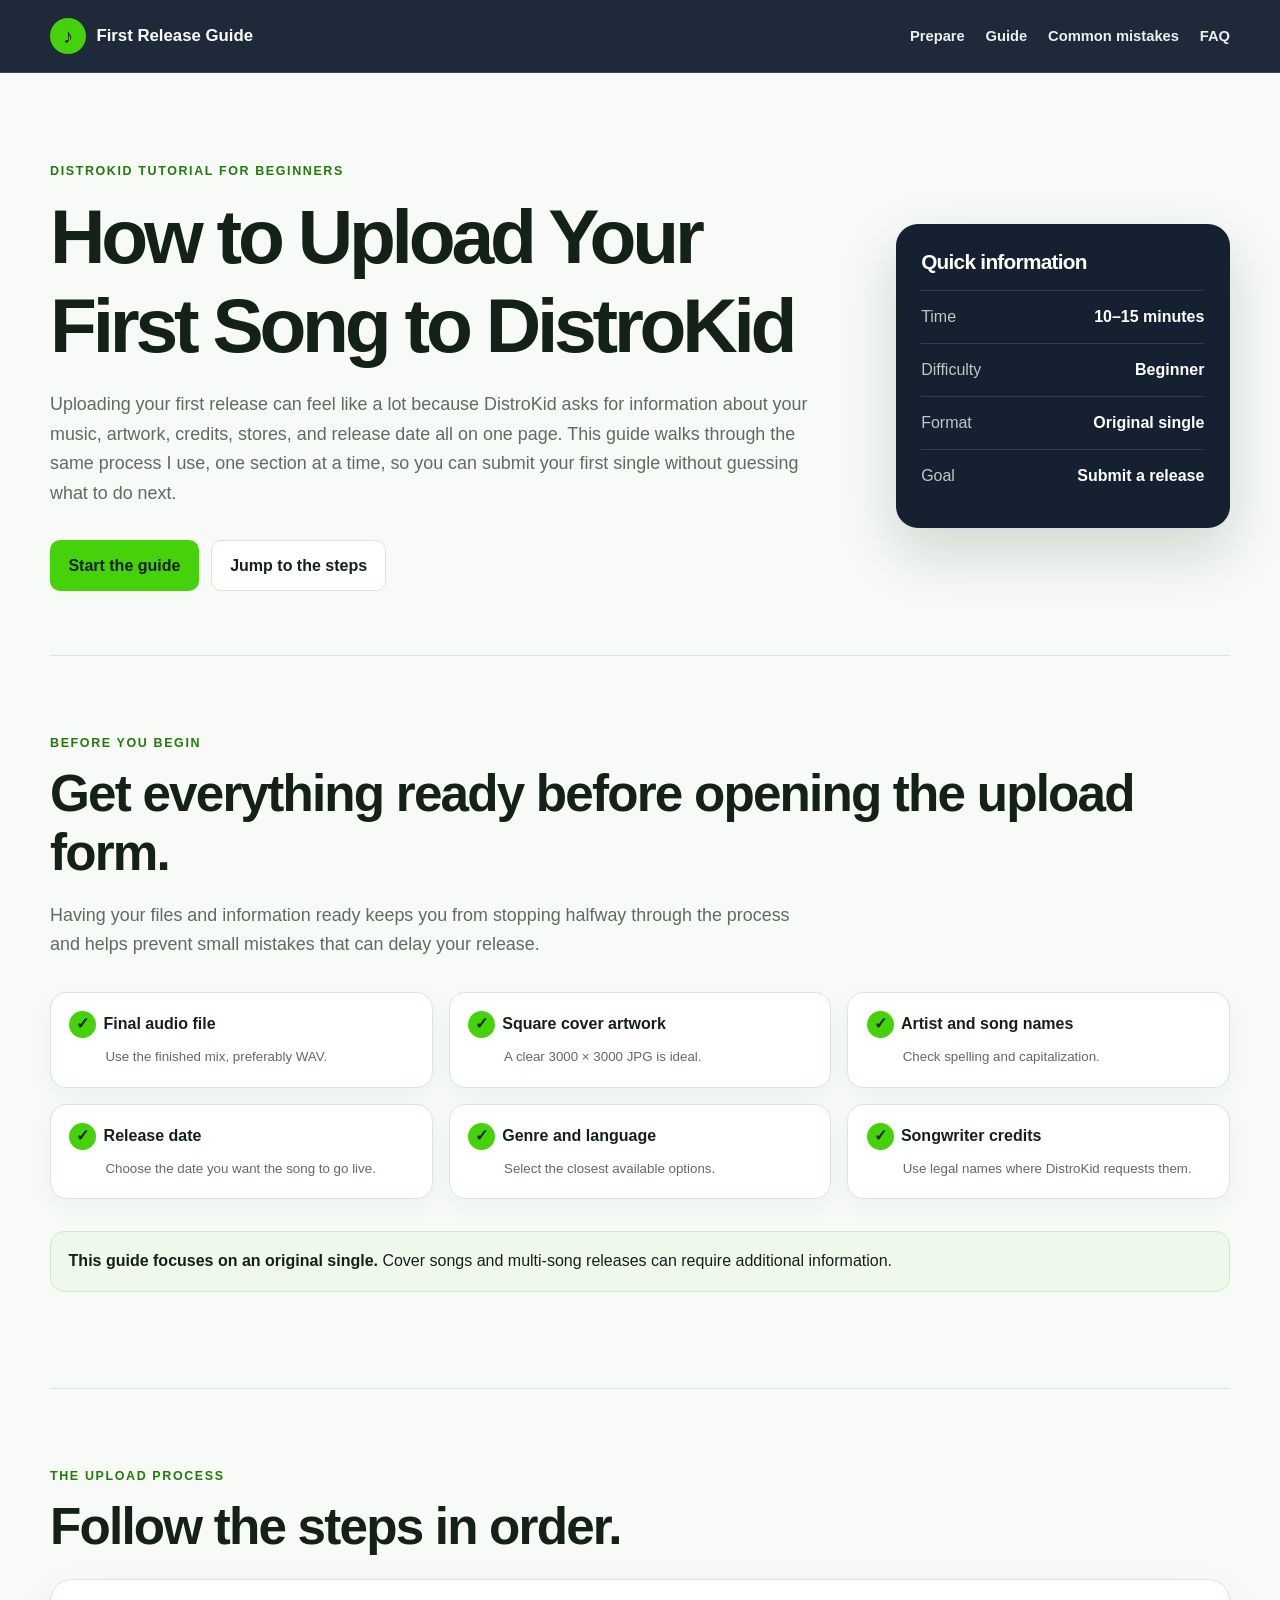
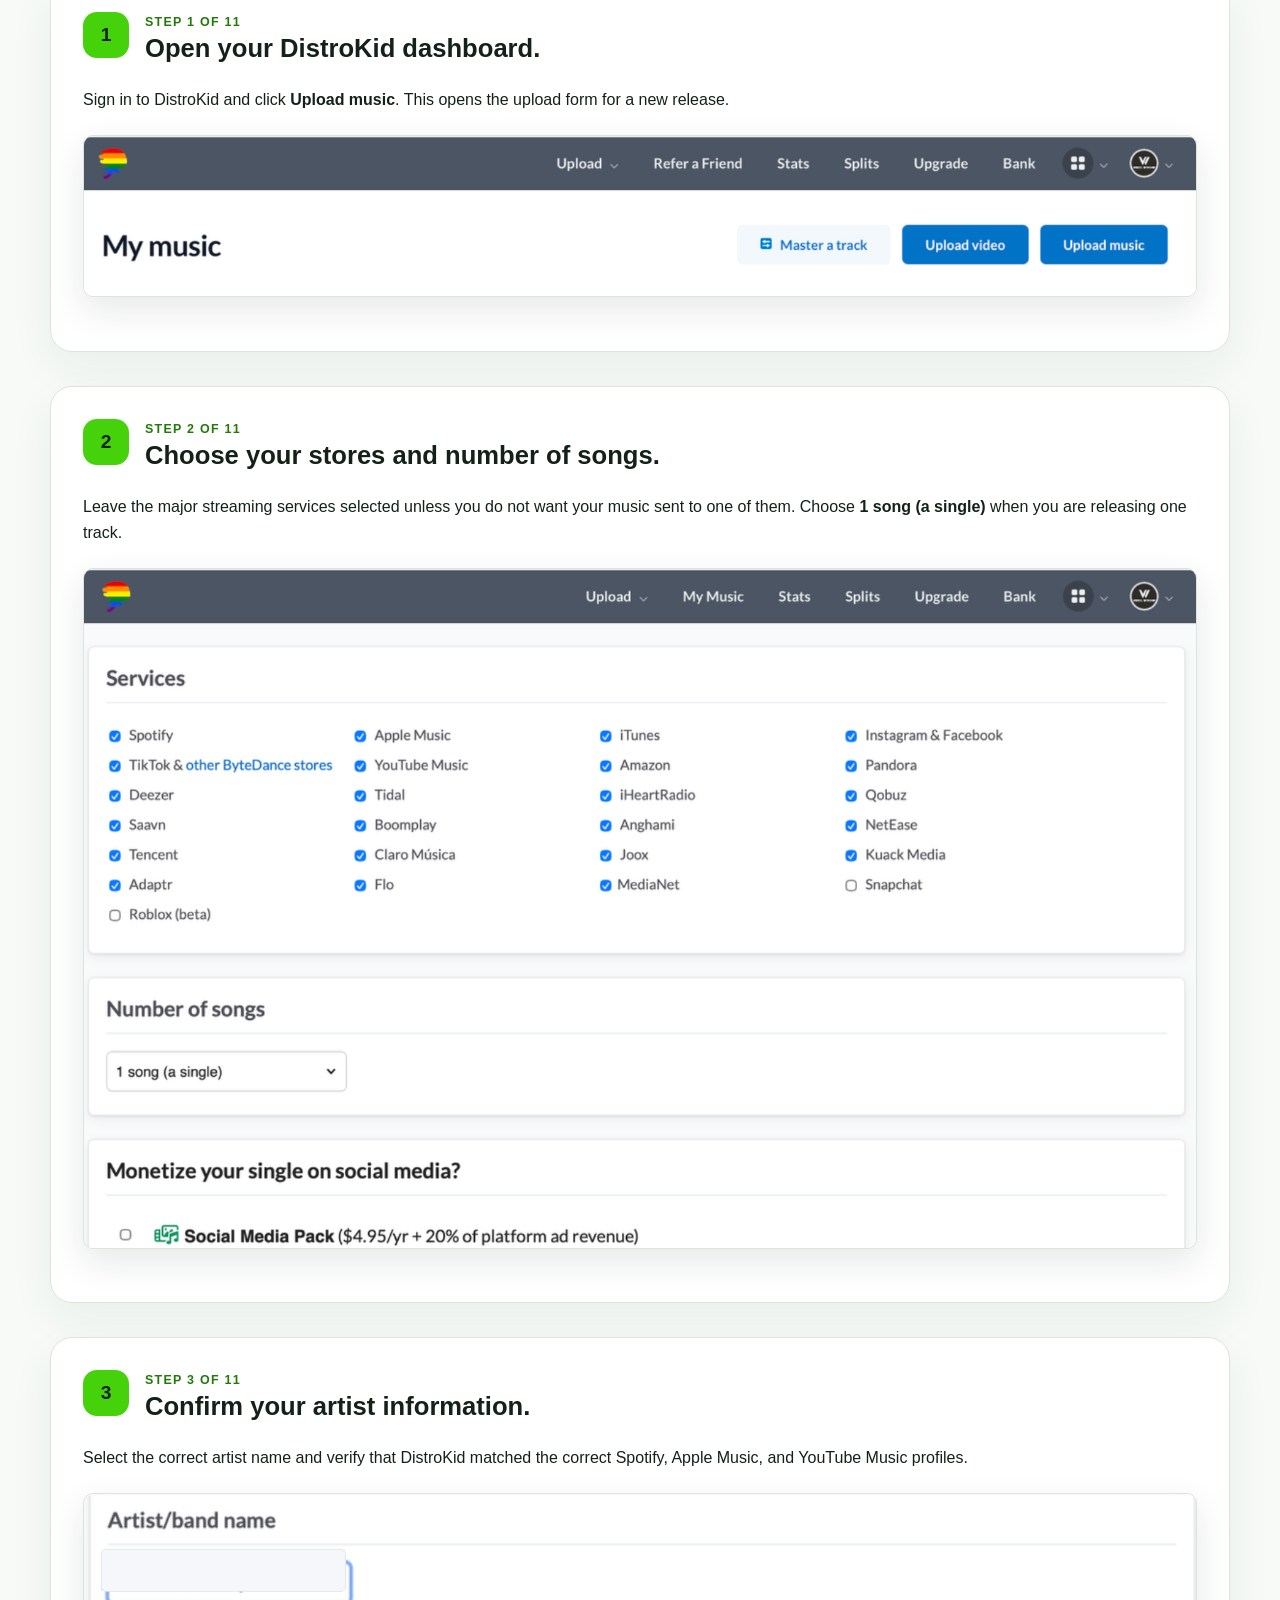
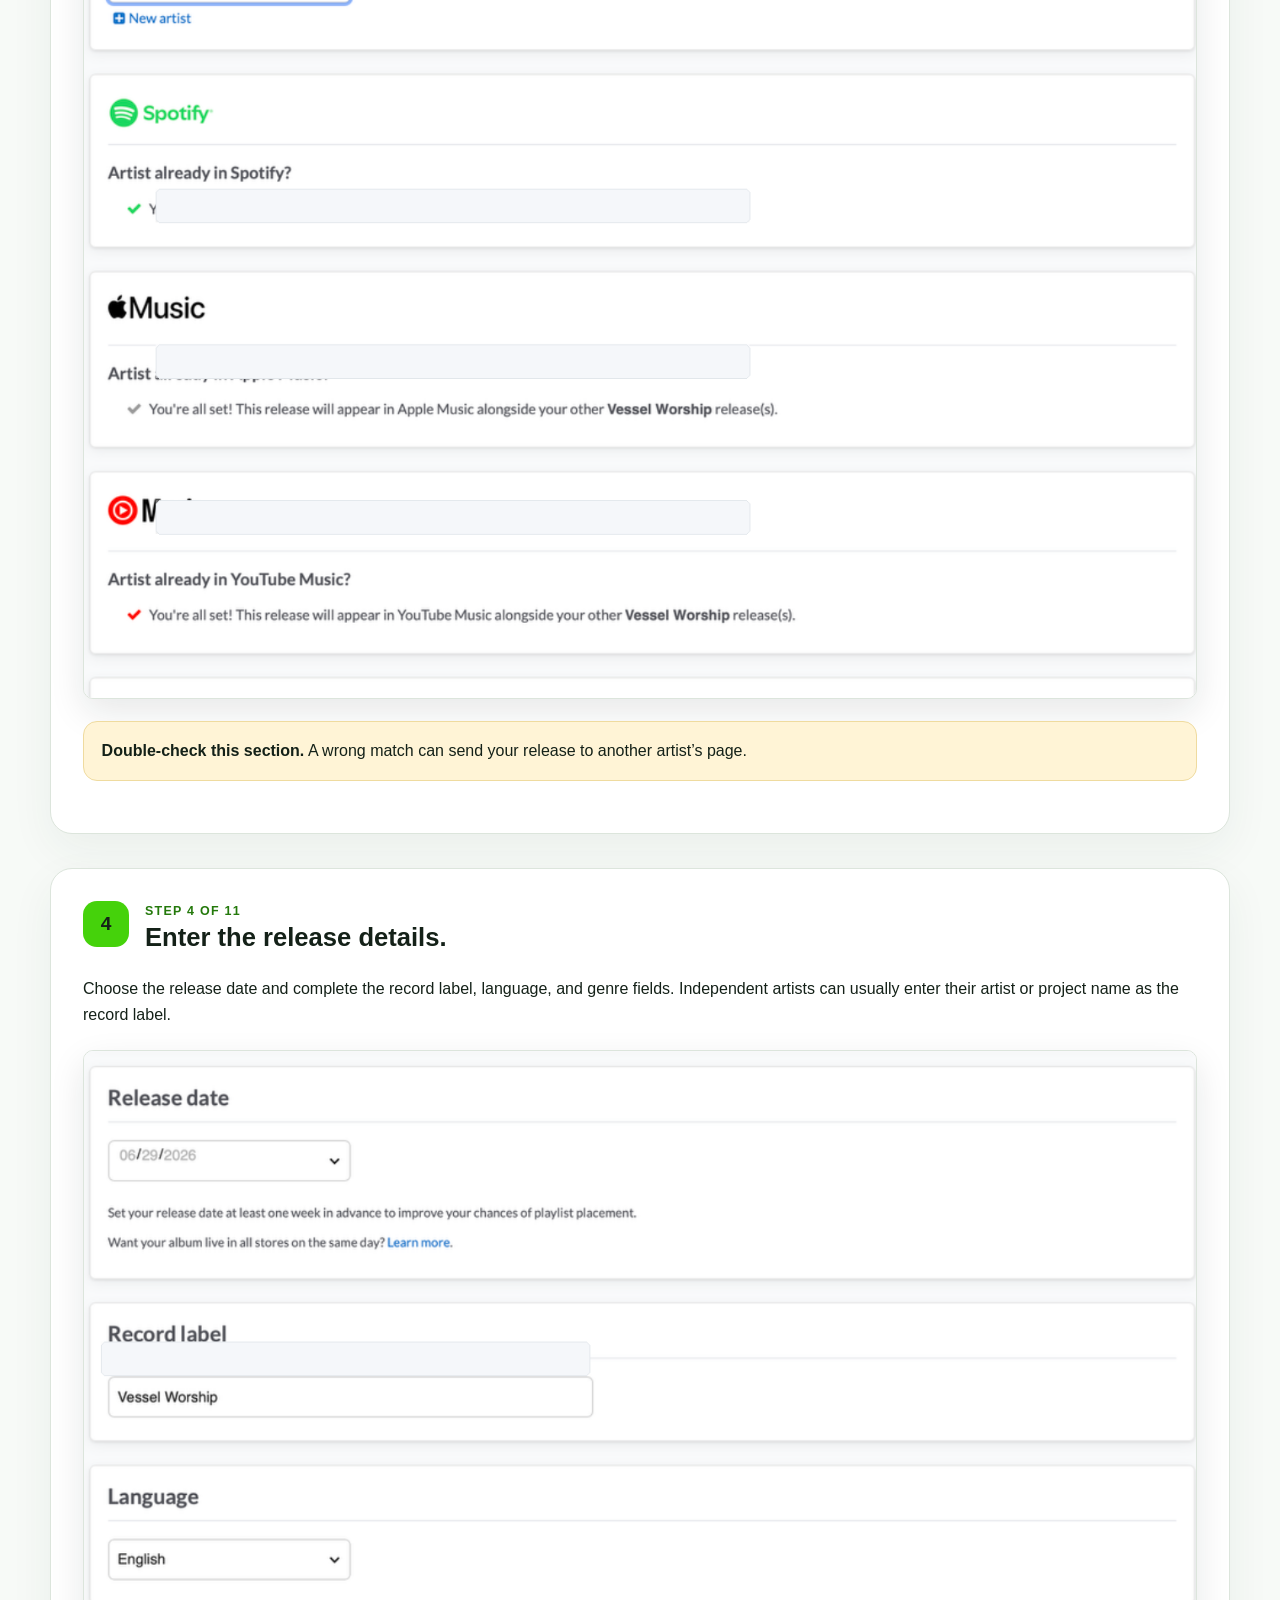
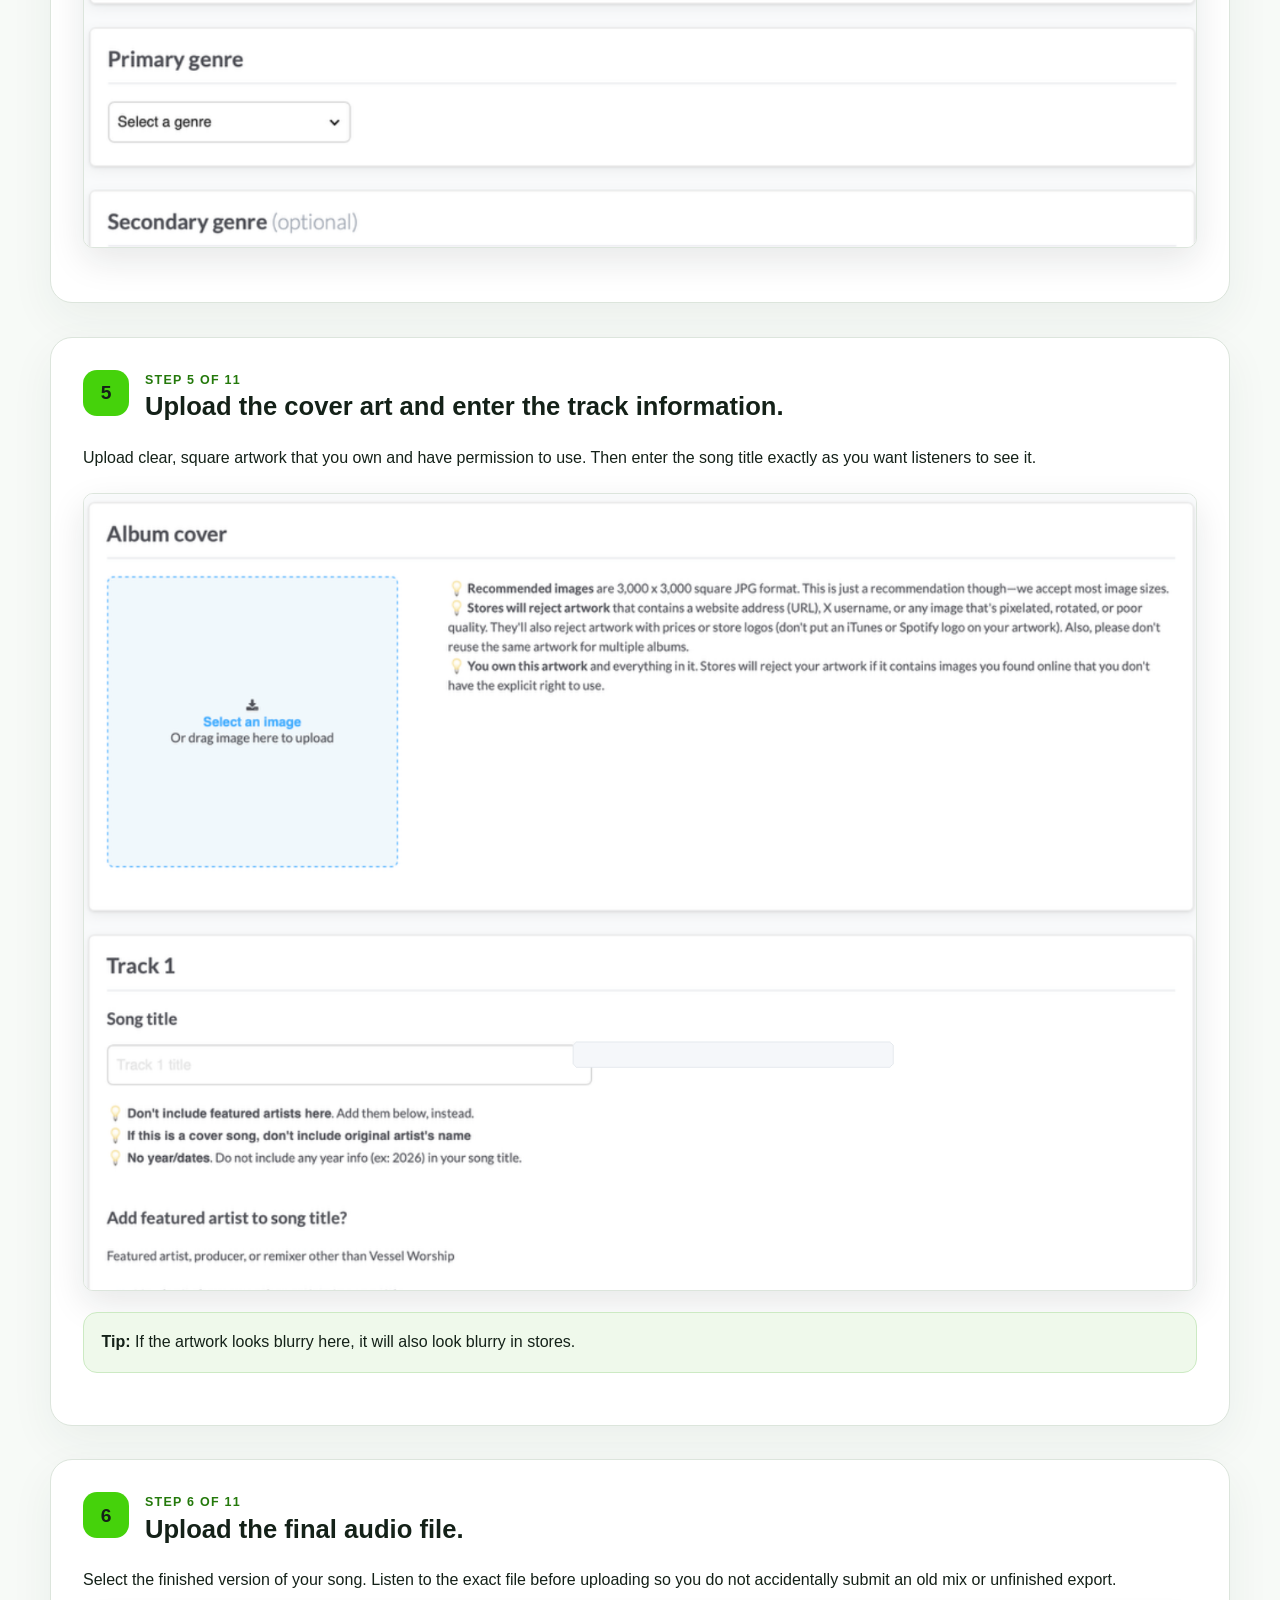
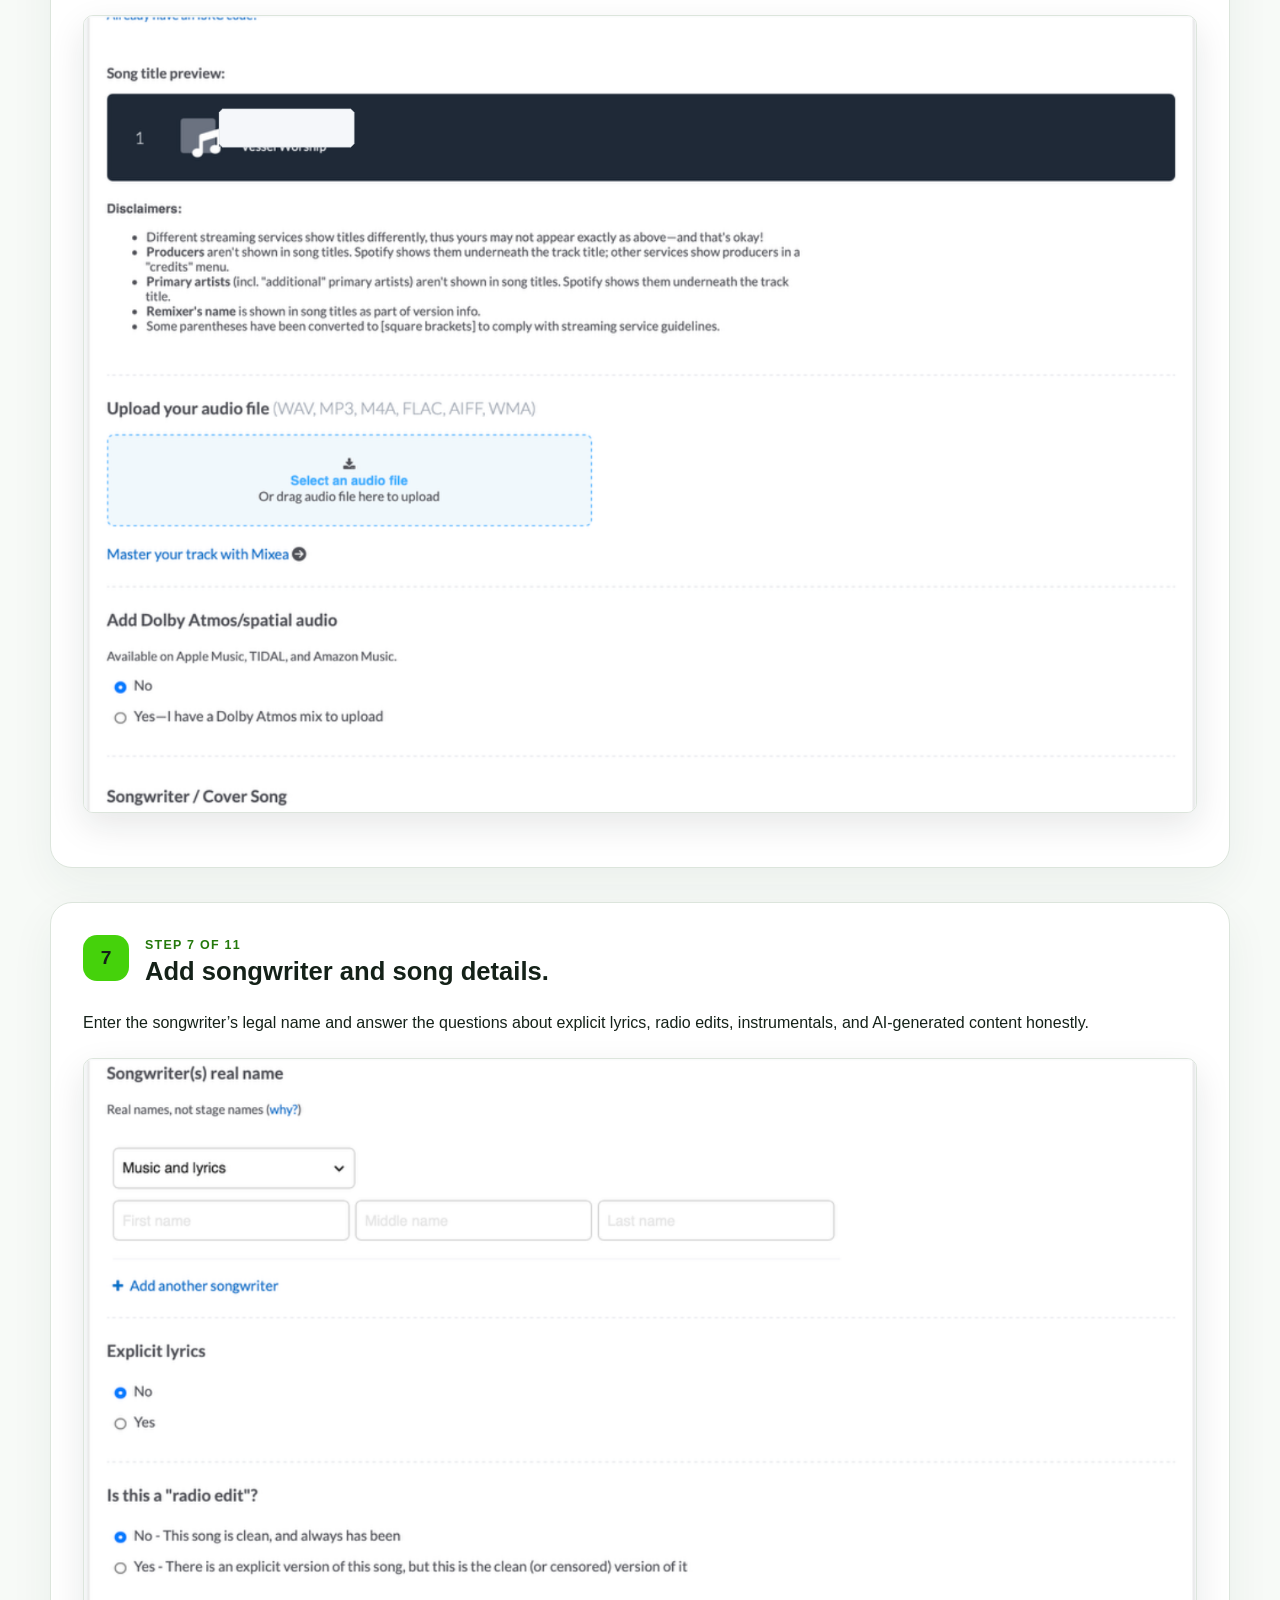
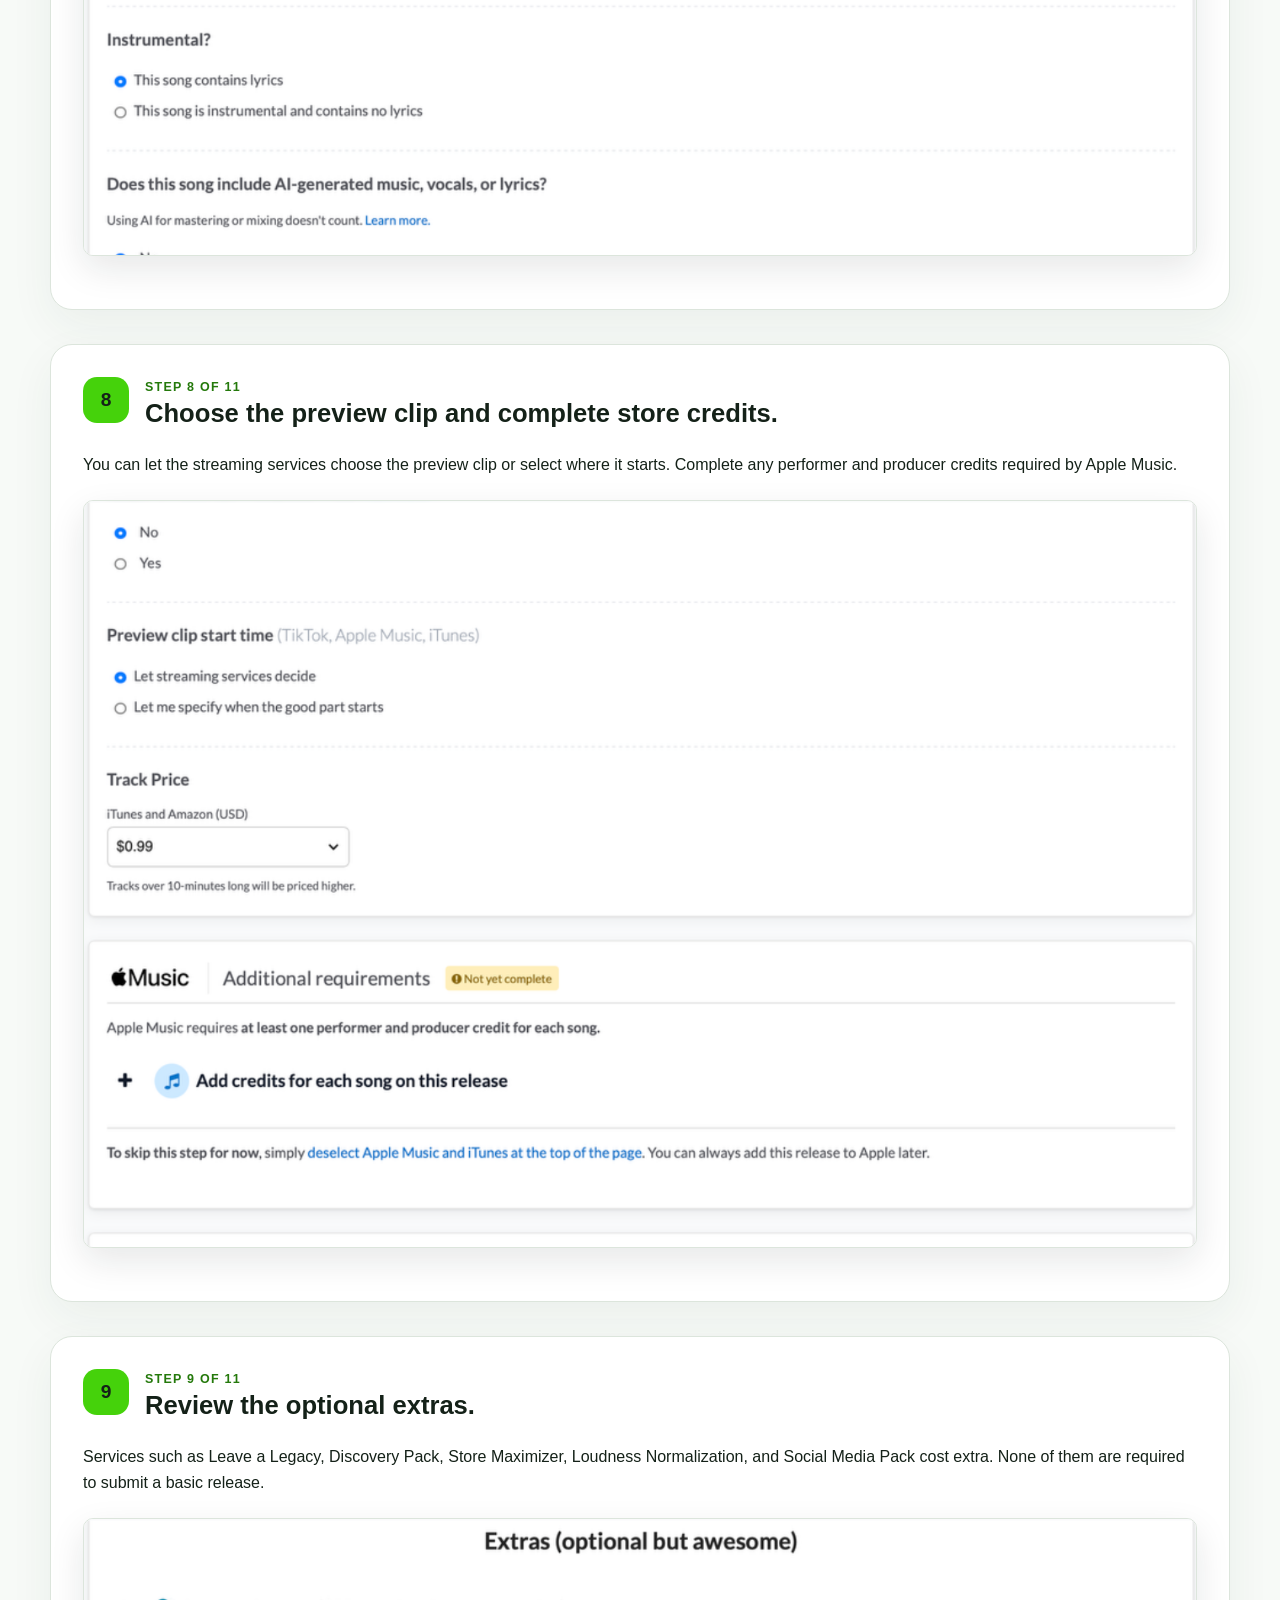
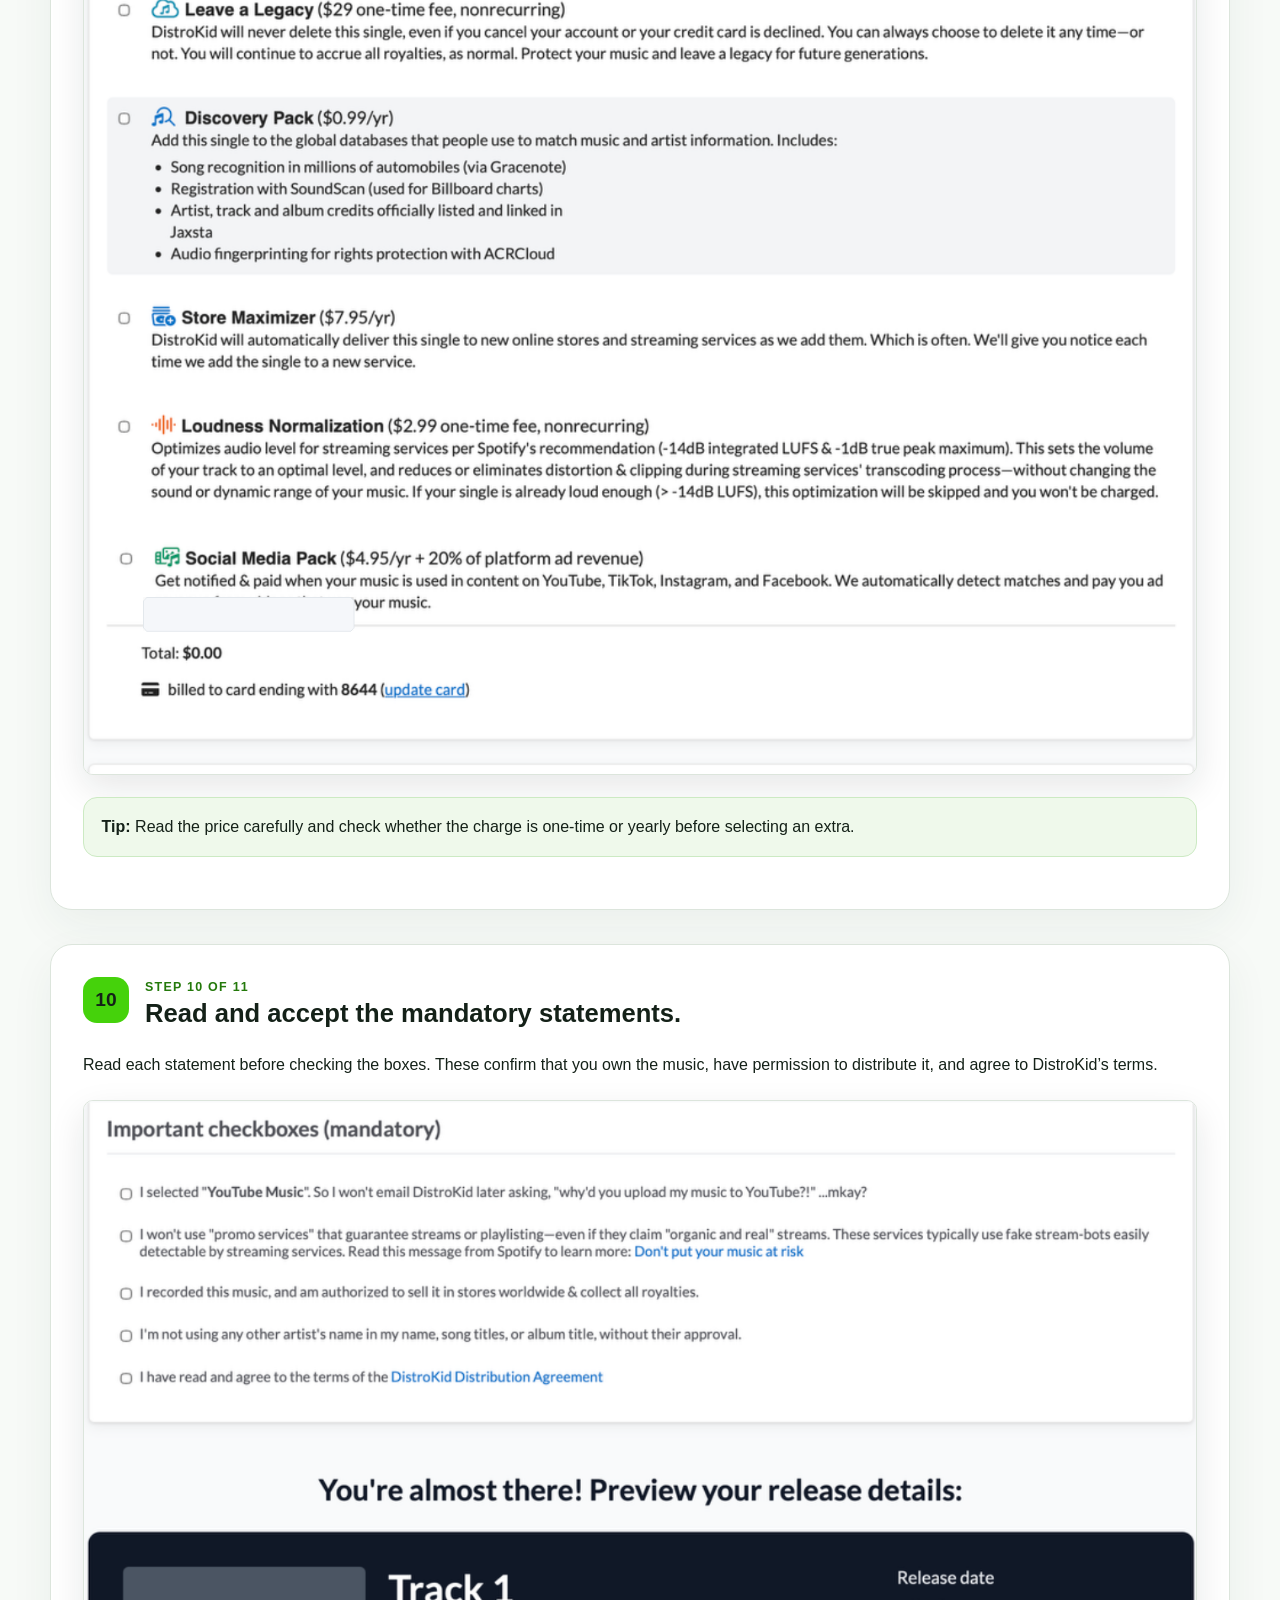
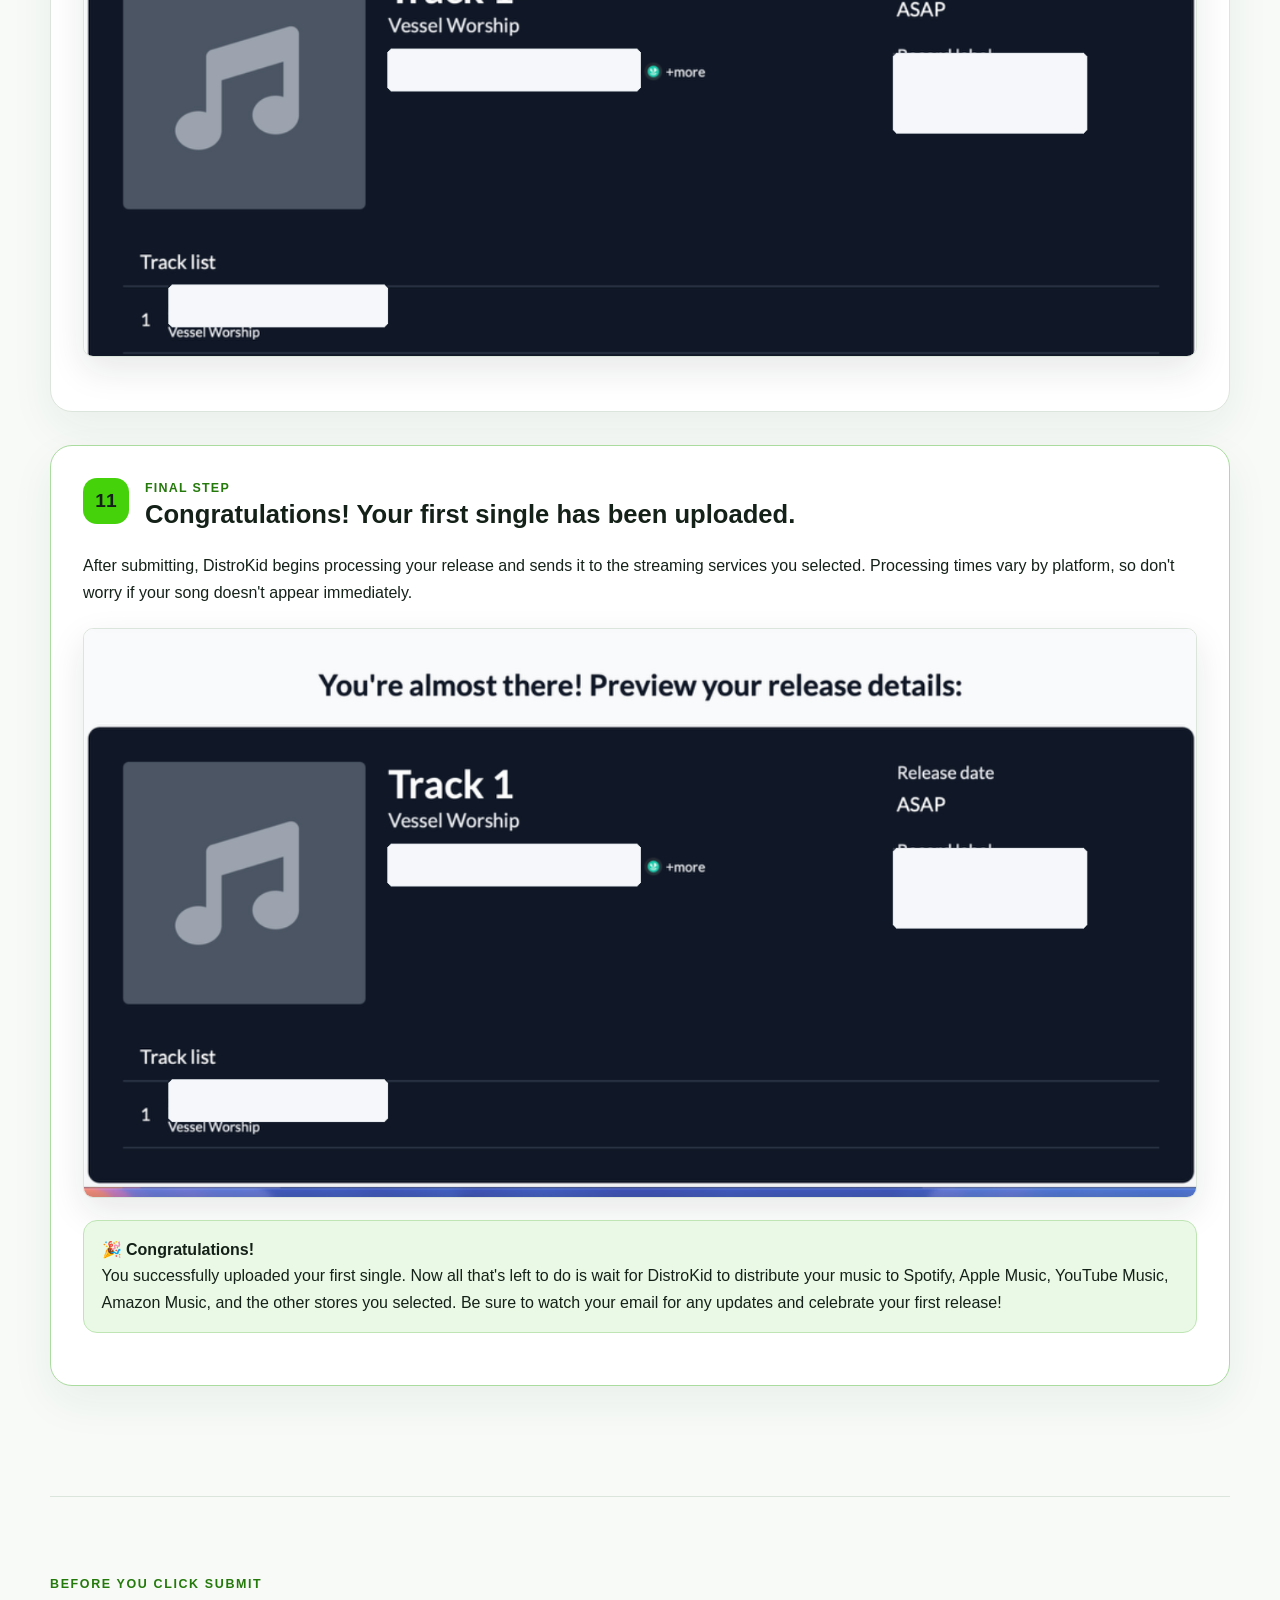
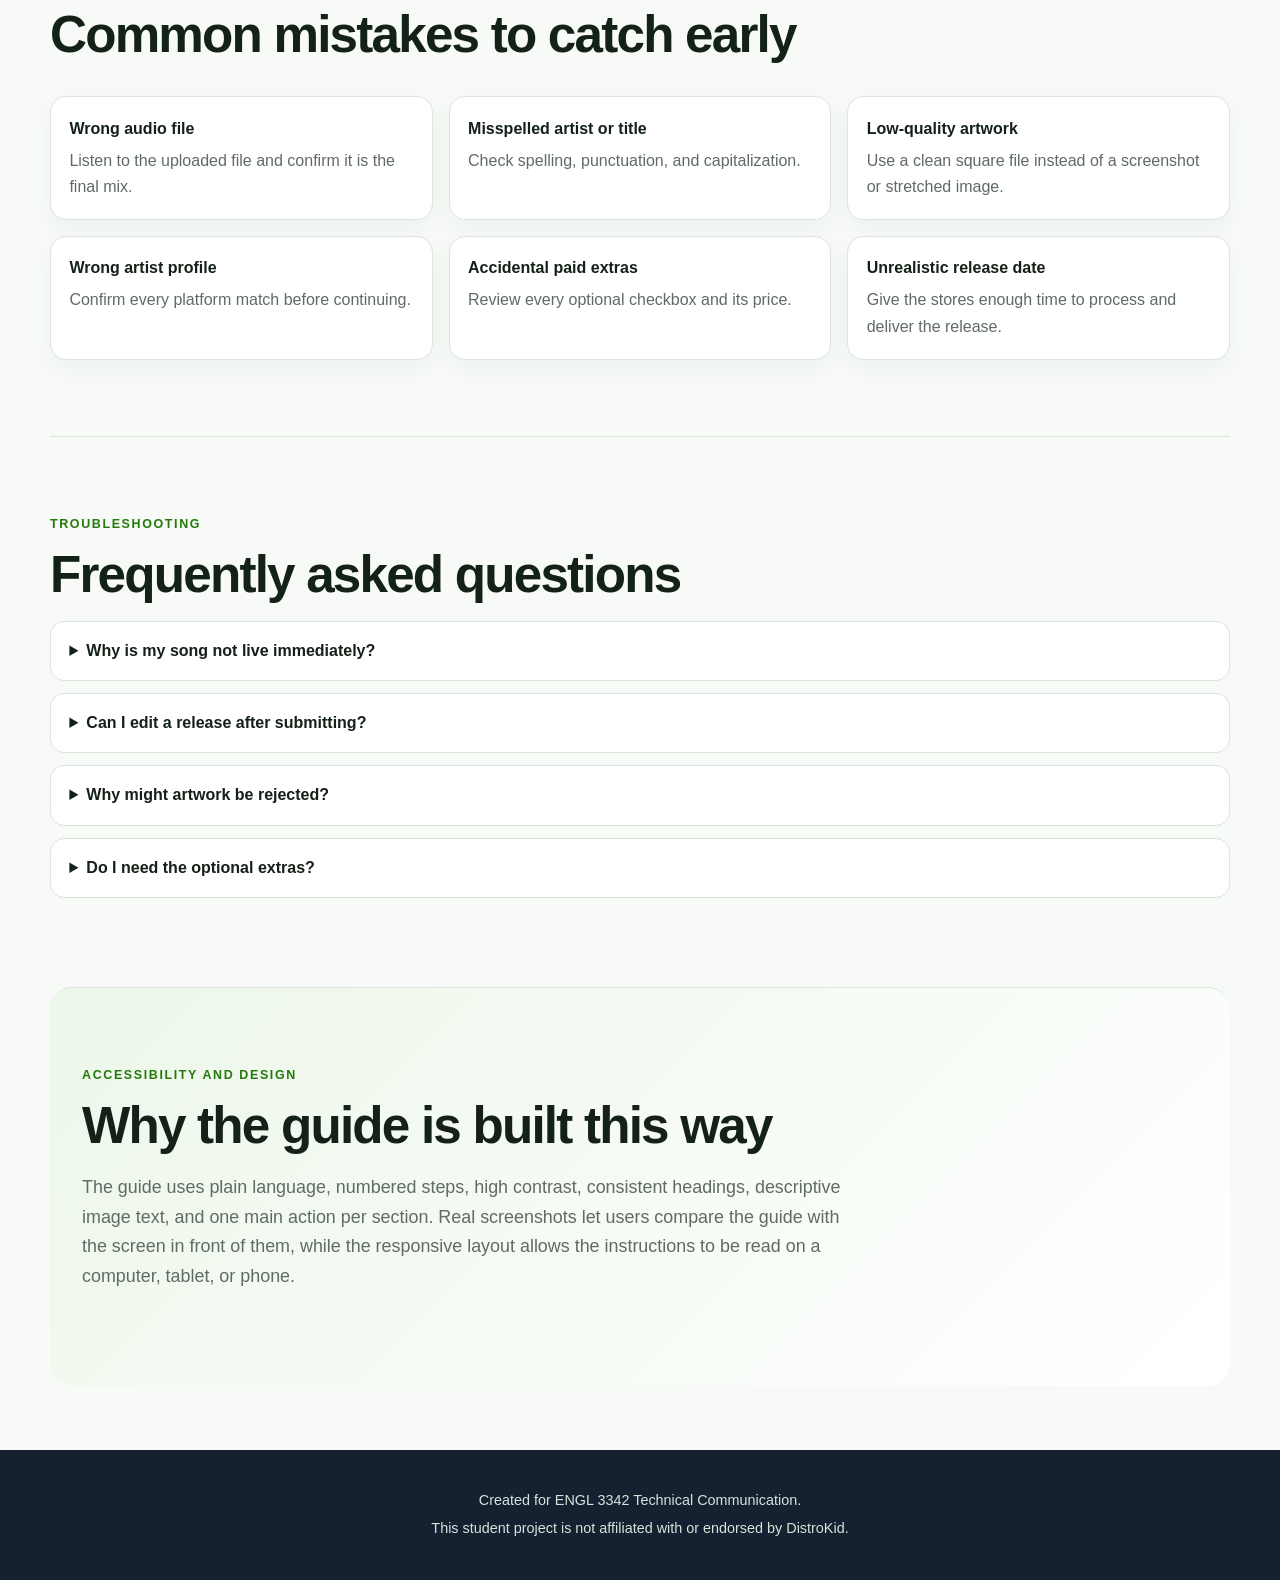
==== commit 8ad321cd: "Add files via upload" ====
--- a/index.html
+++ b/index.html
@@ -82,74 +82,76 @@
 
       <article class="step">
         <div class="step-heading"><span>1</span><div><p>Step 1 of 11</p><h3>Open your DistroKid dashboard.</h3></div></div>
-        <p>Sign in to DistroKid and select <strong>Upload music</strong>. This opens the form used to build and submit a new release.</p>
+        <p>Sign in to DistroKid and click <strong>Upload music</strong>. This opens the upload form for a new release.</p>
         <img src="images/step-01-dashboard.png" alt="DistroKid dashboard showing the Upload music button." loading="lazy">
-        <div class="tip"><strong>Tip:</strong> Make sure you are signed into the correct DistroKid account before starting.</div>
       </article>
 
       <article class="step">
-        <div class="step-heading"><span>2</span><div><p>Step 2 of 11</p><h3>Choose stores and the number of songs.</h3></div></div>
-        <p>Leave the major streaming services selected unless you have a reason to exclude one. Choose <strong>1 song (a single)</strong> when uploading one track.</p>
-        <img src="images/step-02-stores-release-type.png" alt="DistroKid store-selection list and the menu for choosing one song as a single." loading="lazy">
+        <div class="step-heading"><span>2</span><div><p>Step 2 of 11</p><h3>Choose your stores and number of songs.</h3></div></div>
+        <p>Leave the major streaming services selected unless you do not want your music sent to one of them. Choose <strong>1 song (a single)</strong> when you are releasing one track.</p>
+        <img src="images/step-02-stores-release-type.png" alt="DistroKid store selections and the menu for choosing one song as a single." loading="lazy">
       </article>
 
       <article class="step">
-        <div class="step-heading"><span>3</span><div><p>Step 3 of 11</p><h3>Answer the release-status questions.</h3></div></div>
-        <p>Decide whether to add the Social Media Pack and tell DistroKid whether the song has been released before. Paid extras are optional, so read the description before selecting one.</p>
-        <img src="images/step-03-social-pack-release-status.png" alt="DistroKid options for the Social Media Pack and whether a single was previously released." loading="lazy">
+        <div class="step-heading"><span>3</span><div><p>Step 3 of 11</p><h3>Confirm your artist information.</h3></div></div>
+        <p>Select the correct artist name and verify that DistroKid matched the correct Spotify, Apple Music, and YouTube Music profiles.</p>
+        <img src="images/step-03-artist-info.png" alt="DistroKid artist name selection and profile confirmation areas." loading="lazy">
+        <div class="warning"><strong>Double-check this section.</strong> A wrong match can send your release to another artist’s page.</div>
       </article>
 
       <article class="step">
-        <div class="step-heading"><span>4</span><div><p>Step 4 of 11</p><h3>Confirm the artist and platform profiles.</h3></div></div>
-        <p>Select the correct artist name. If the artist already has Spotify, Apple Music, or YouTube Music profiles, carefully confirm that DistroKid matched the correct pages.</p>
-        <img src="images/step-04-artist-platforms.png" alt="DistroKid artist selection and profile confirmation areas for Spotify, Apple Music, and YouTube Music." loading="lazy">
-        <div class="warning"><strong>Double-check this section.</strong> A wrong artist match can send the release to another artist’s page.</div>
+        <div class="step-heading"><span>4</span><div><p>Step 4 of 11</p><h3>Enter the release details.</h3></div></div>
+        <p>Choose the release date and complete the record label, language, and genre fields. Independent artists can usually enter their artist or project name as the record label.</p>
+        <img src="images/step-04-release-details.png" alt="DistroKid fields for release date, record label, language, and genre." loading="lazy">
       </article>
 
       <article class="step">
-        <div class="step-heading"><span>5</span><div><p>Step 5 of 11</p><h3>Enter the release date, label, language, and genre.</h3></div></div>
-        <p>Choose the release date and complete the basic release information. Independent artists can usually enter their artist or project name in the record-label field.</p>
-        <img src="images/step-05-release-details.png" alt="DistroKid fields for release date, record label, language, and genre." loading="lazy">
+        <div class="step-heading"><span>5</span><div><p>Step 5 of 11</p><h3>Upload the cover art and enter the track information.</h3></div></div>
+        <p>Upload clear, square artwork that you own and have permission to use. Then enter the song title exactly as you want listeners to see it.</p>
+        <img src="images/step-05-cover-art-track-info.png" alt="DistroKid album-cover upload area and song-title fields." loading="lazy">
+        <div class="tip"><strong>Tip:</strong> If the artwork looks blurry here, it will also look blurry in stores.</div>
       </article>
 
       <article class="step">
-        <div class="step-heading"><span>6</span><div><p>Step 6 of 11</p><h3>Upload the cover art and enter the song title.</h3></div></div>
-        <p>Upload clear, square artwork that you own and have permission to use. Then enter the song title exactly as you want listeners to see it.</p>
-        <img src="images/step-06-cover-art-track-info.png" alt="DistroKid album-cover upload area and song-title fields." loading="lazy">
-        <div class="tip"><strong>Before moving on:</strong> If the artwork looks blurry here, it will also look blurry in stores.</div>
+        <div class="step-heading"><span>6</span><div><p>Step 6 of 11</p><h3>Upload the final audio file.</h3></div></div>
+        <p>Select the finished version of your song. Listen to the exact file before uploading so you do not accidentally submit an old mix or unfinished export.</p>
+        <img src="images/step-06-audio-upload.png" alt="DistroKid audio upload area and song preview." loading="lazy">
       </article>
 
       <article class="step">
-        <div class="step-heading"><span>7</span><div><p>Step 7 of 11</p><h3>Upload the final audio file.</h3></div></div>
-        <p>Select the final version of the song. Listen to that exact file before uploading so you do not accidentally submit an old mix or an unfinished export.</p>
-        <img src="images/step-07-audio-upload.png" alt="DistroKid audio-file upload area and original-song or cover-song selection." loading="lazy">
+        <div class="step-heading"><span>7</span><div><p>Step 7 of 11</p><h3>Add songwriter and song details.</h3></div></div>
+        <p>Enter the songwriter’s legal name and answer the questions about explicit lyrics, radio edits, instrumentals, and AI-generated content honestly.</p>
+        <img src="images/step-07-song-details.png" alt="DistroKid songwriter, explicit lyrics, radio edit, instrumental, and AI content fields." loading="lazy">
       </article>
 
       <article class="step">
-        <div class="step-heading"><span>8</span><div><p>Step 8 of 11</p><h3>Add songwriter and content details.</h3></div></div>
-        <p>Enter the songwriter’s legal name and answer the questions about explicit lyrics, radio edits, instrumentals, and AI-generated content honestly.</p>
-        <img src="images/step-08-song-details.png" alt="DistroKid fields for songwriter names, explicit lyrics, radio edit, instrumental status, and AI-generated content." loading="lazy">
+        <div class="step-heading"><span>8</span><div><p>Step 8 of 11</p><h3>Choose the preview clip and complete store credits.</h3></div></div>
+        <p>You can let the streaming services choose the preview clip or select where it starts. Complete any performer and producer credits required by Apple Music.</p>
+        <img src="images/step-08-more-details.png" alt="DistroKid preview clip, track price, and Apple Music credit requirements." loading="lazy">
       </article>
 
       <article class="step">
-        <div class="step-heading"><span>9</span><div><p>Step 9 of 11</p><h3>Choose the preview and complete store credits.</h3></div></div>
-        <p>You can let the streaming services choose the preview clip or select its starting point. Complete any performer and producer credits required by the selected stores.</p>
-        <img src="images/step-09-preview-credits.png" alt="DistroKid options for preview clips, track price, and Apple Music credits." loading="lazy">
+        <div class="step-heading"><span>9</span><div><p>Step 9 of 11</p><h3>Review the optional extras.</h3></div></div>
+        <p>Services such as Leave a Legacy, Discovery Pack, Store Maximizer, Loudness Normalization, and Social Media Pack cost extra. None of them are required to submit a basic release.</p>
+        <img src="images/step-09-extras.png" alt="DistroKid optional paid extras for a release." loading="lazy">
+        <div class="tip"><strong>Tip:</strong> Read the price carefully and check whether the charge is one-time or yearly before selecting an extra.</div>
       </article>
 
       <article class="step">
-        <div class="step-heading"><span>10</span><div><p>Step 10 of 11</p><h3>Review optional extras.</h3></div></div>
-        <p>Services such as Leave a Legacy, Discovery Pack, Store Maximizer, and Social Media Pack cost extra. None of them are required to submit a basic release.</p>
-        <img src="images/step-10-extras.png" alt="DistroKid optional paid extras for a release." loading="lazy">
-        <div class="tip"><strong>Tip:</strong> Do not select an extra just because it appears on the form. Read what it does and check whether the fee is one-time or recurring.</div>
+        <div class="step-heading"><span>10</span><div><p>Step 10 of 11</p><h3>Read and accept the mandatory statements.</h3></div></div>
+        <p>Read each statement before checking the boxes. These confirm that you own the music, have permission to distribute it, and agree to DistroKid’s terms.</p>
+        <img src="images/step-10-review-checks.png" alt="DistroKid mandatory checkboxes and release preview." loading="lazy">
       </article>
 
       <article class="step celebration">
-        <div class="step-heading"><span>11</span><div><p>Step 11 of 11</p><h3>Accept the required statements, review, and submit.</h3></div></div>
-        <p>Read each mandatory statement before checking it. Then review the artist name, song title, artwork, release date, label, stores, and audio one last time before submitting.</p>
-        <img src="images/step-11-review-submit.png" alt="DistroKid mandatory checkboxes and final release preview." loading="lazy">
-        <div class="success"><strong>Congratulations!</strong> Once submitted, the release enters DistroKid’s review and delivery process.</div>
-      </article>
+<div class="step-heading"><span>11</span><div><p>Final Step</p><h3>Congratulations! Your first single has been uploaded.</h3></div></div>
+<p>After submitting, DistroKid begins processing your release and sends it to the streaming services you selected. Processing times vary by platform, so don't worry if your song doesn't appear immediately.</p>
+<img src="images/step-11-review-submit.png" alt="Final confirmation after submitting your release." loading="lazy">
+<div class="success">
+<strong>🎉 Congratulations!</strong><br>
+You successfully uploaded your first single. Now all that's left to do is wait for DistroKid to distribute your music to Spotify, Apple Music, YouTube Music, Amazon Music, and the other stores you selected. Be sure to watch your email for any updates and celebrate your first release!
+</div>
+</article>
     </section>
 
     <section class="section" id="mistakes">
--- a/styles.css
+++ b/styles.css
@@ -147,3 +147,15 @@
   .step-heading>span{width:40px;height:40px}
   .accessibility{padding-left:1rem;padding-right:1rem}
 }
+
+
+/* Image improvements */
+.step img{
+  width:100%;
+  height:auto;
+  object-fit:contain;
+  object-position:top center;
+  border-radius:10px;
+  display:block;
+  background:#fff;
+}
